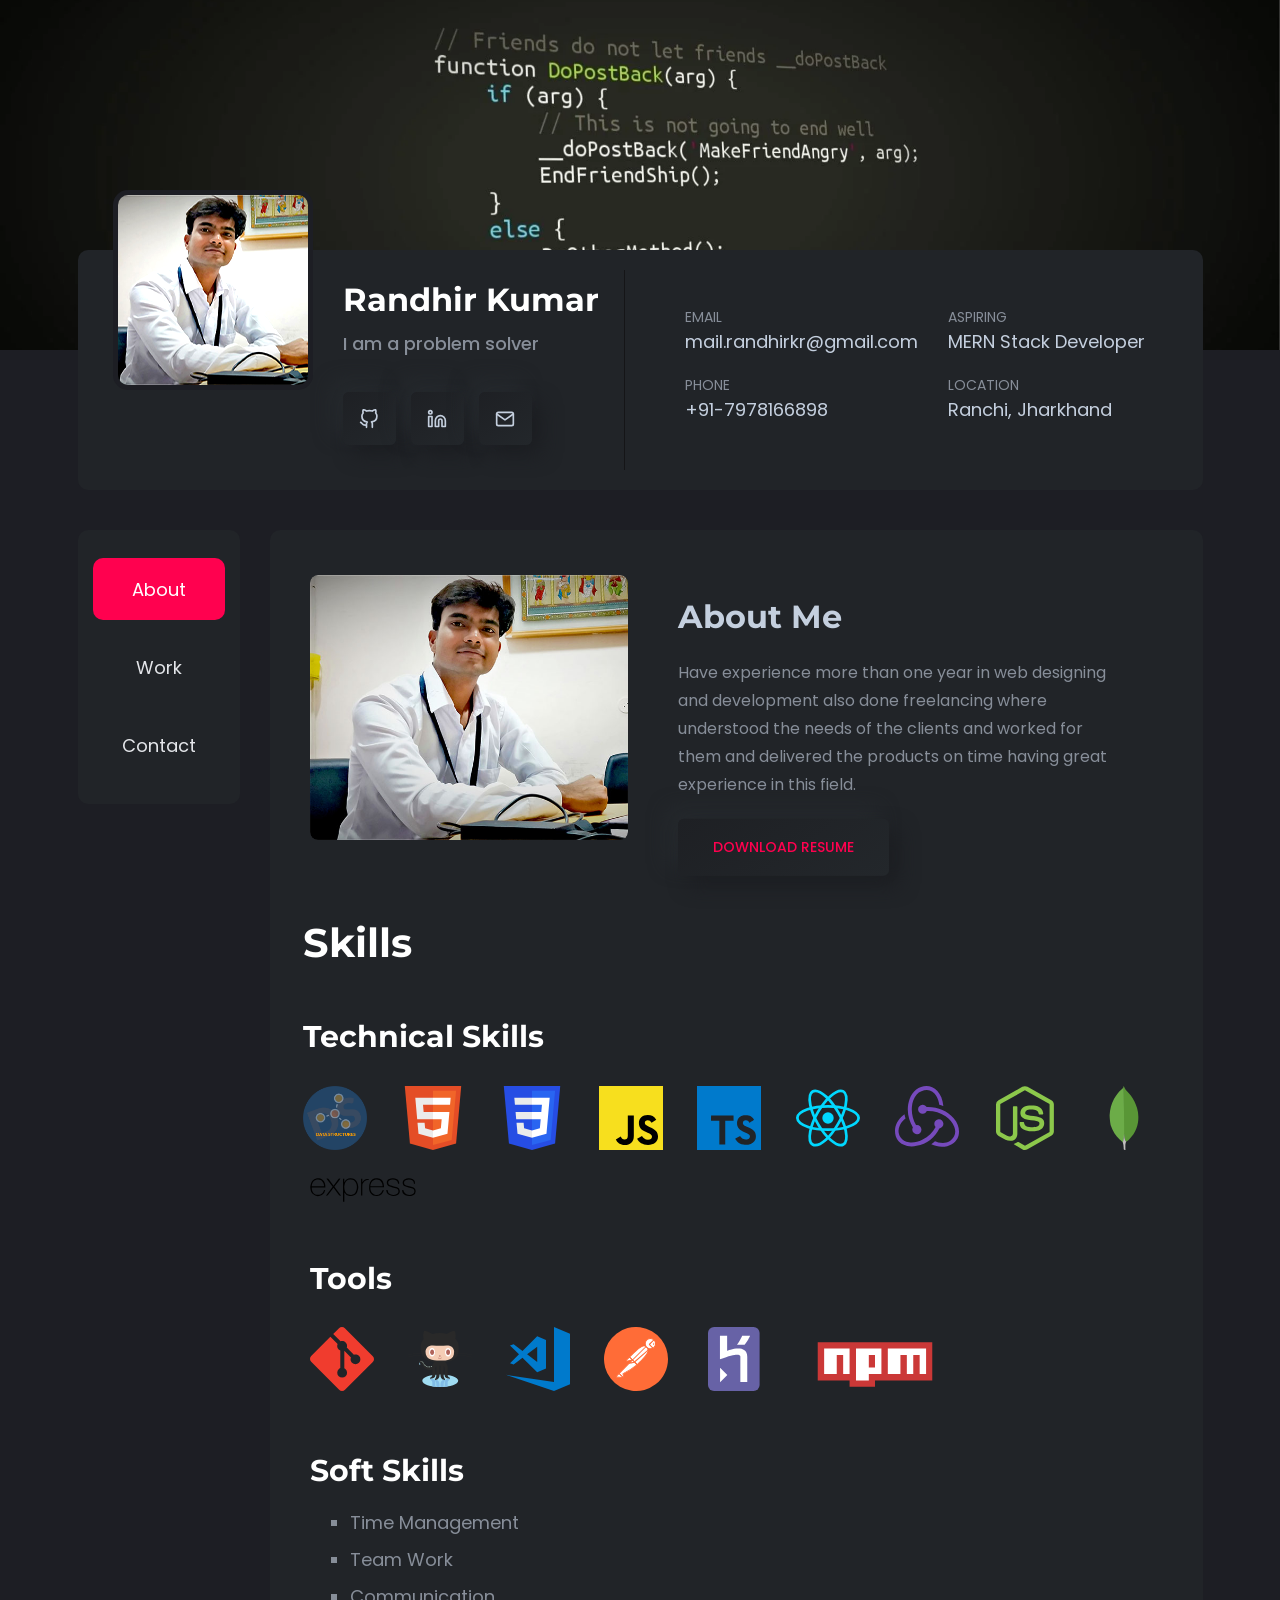
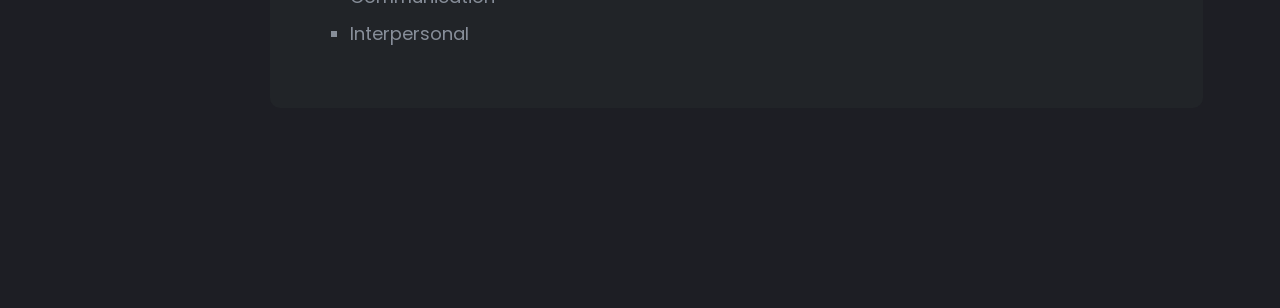
==== index.html @ 0054dcad "done" ====
<!DOCTYPE html>
<html lang="en">
  <!-- Mirrored from rainbowit.net/html/inbio/index-technician.html by HTTrack Website Copier/3.x [XR&CO'2014], Sat, 13 Aug 2022 14:20:05 GMT -->
  <head>
    <meta charset="utf-8" />
    <meta http-equiv="x-ua-compatible" content="ie=edge" />
    <title>Randhir Kumar</title>
    <meta name="robots" content="noindex, follow" />
    <meta name="description" content="" />
    <meta
      name="viewport"
      content="width=device-width, initial-scale=1, shrink-to-fit=no"
    />
    <!-- Favicon -->
    <link
      rel="shortcut icon"
      type="image/x-icon"
      href="assets/images/favicon.ico"
    />
    <!-- CSS 
    ============================================ -->
    <link rel="stylesheet" href="assets/css/vendor/bootstrap.min.css" />
    <link rel="stylesheet" href="assets/css/vendor/slick.css" />
    <link rel="stylesheet" href="assets/css/vendor/slick-theme.css" />
    <link rel="stylesheet" href="assets/css/vendor/aos.css" />
    <link rel="stylesheet" href="assets/css/plugins/feature.css" />
    <!-- Style css -->
    <link rel="stylesheet" href="assets/css/style.css" />
  </head>

  <body
    class="template-color-2 spybody"
    data-spy="scroll"
    data-bs-target=".navbar-example2"
    data-offset="70"
  >
    <div class="main-page-wrapper">
      <div class="rn-header-image-area">
        <div class="bg_image--9 bg_image h-100"></div>
      </div>
      <div class="rn-content-wrapper">
        <div class="container">
          <div class="row padding-tb m_dec-top align-items-center d-flex">
            <div class="col-lg-6">
              <div class="header-left">
                <div class="header-thumbnail">
                  <img src="assets/images/slider/myPic.png" alt="" />
                </div>
                <div class="header-info-content">
                  <h4 class="title">Randhir Kumar</h4>
                  <div class="status-info">I am a problem solver</div>
                  <!-- social sharea area -->
                  <div class="social-share-style-1 border-none mt--40">
                    <ul class="social-share d-flex liststyle">
                      <li class="facebook">
                        <a href="https://github.com/Randhir200/KFC-Clone" target="_blank"><i data-feather="github"></i></a>
                      </li>
                      <li class="instagram">
                        <a href="https://www.linkedin.com/in/randhir-kumar-08b216225/" target="_blank">
                          <i data-feather="linkedin"></i>
                        </a>
                      </li>
                      <li class="linkedin">
                        <a href="mailto:mail.randhirkr@gmail.com"
                        target="_blank">
                          <i data-feather="mail"></i>
                        </a>
                      </li>
                        </a>
                      </li>
                    </ul>
                  </div>
                  <!-- end -->
                </div>
              </div>
            </div>
            <div class="col-lg-6">
              <div class="header-right">
                <ul class="rn-header-content">
                  <li>
                    <span class="overhead">EMAIL</span>mail.randhirkr@gmail.com
                  </li>
                  <li><span class="overhead">PHONE</span>+91-7978166898</li>
                </ul>
                <ul class="rn-header-content two">
                  <li>
                    <span class="overhead">ASPIRING</span>MERN Stack Developer
                  </li>
                  <li>
                    <span class="overhead">LOCATION</span>Ranchi, Jharkhand
                  </li>
                </ul>
              </div>
            </div>
          </div>
          <div class="row mt--40 tab-content-wrapper">
            <div class="col-lg-2">
              <div class="d-flex flex-wrap align-content-start h-100 w-100">
                <div
                  class="position-sticky content-wrapper sticky-top rbt-sticky-top-adjust-three w-100"
                >
                  <ul
                    class="nav tab-navigation-button tab-smlg flex-column nav-pills me-3"
                    id="v-pills-tab"
                    role="tablist"
                  >
                    <li class="nav-item">
                      <a
                        class="nav-link rn-nav active"
                        id="v-pills-home-tab"
                        data-bs-toggle="tab"
                        href="#v-pills-Javascript"
                        role="tab"
                        aria-selected="true"
                        >About</a
                      >
                    </li>

                    <!-- <li class="nav-item">
                      <a
                        class="nav-link rn-nav"
                        id="v-pills-profile-tab"
                        data-bs-toggle="tab"
                        href="#v-pills-Design"
                        role="tab"
                        aria-selected="true"
                        >Resume</a
                      >
                    </li> -->

                    <li class="nav-item">
                      <a
                        class="nav-link rn-nav"
                        id="v-pills-wordpress-tab"
                        data-bs-toggle="tab"
                        href="#v-pills-Wordpress"
                        role="tab"
                        aria-selected="true"
                        >Work</a
                      >
                    </li>

                    <!-- <li class="nav-item">
                      <a
                        class="nav-link rn-nav"
                        id="v-pills-settings-tabs"
                        data-bs-toggle="tab"
                        href="#v-pills-settings"
                        role="tab"
                        aria-selected="true"
                        >Blog</a
                      >
                    </li> -->

                    <li class="nav-item">
                      <a
                        class="nav-link rn-nav"
                        id="v-pills-python-tabs"
                        data-bs-toggle="tab"
                        href="#v-pills-python"
                        role="tab"
                        aria-selected="true"
                        >Contact</a
                      >
                    </li>
                  </ul>
                </div>
              </div>
            </div>
            <div class="col-lg-10">
              <div class="tab-area">
                <div class="d-flex align-items-start">
                  <div class="tab-content" id="v-pills-tabContent">
                    <div
                      class="tab-pane fade show active"
                      id="v-pills-Javascript"
                      role="tabpanel"
                      aria-labelledby="v-pills-home-tab"
                    >
                      <!-- Start about Area -->
                      <div id="about" class="rn-about-area">
                        <div class="container">
                          <div class="row">
                            <div class="col-lg-5">
                              <div
                                class="image-area shadow-none padding-none"
                                data-aos="fade-up"
                                data-aos-duration="1000"
                                data-aos-delay="100"
                                data-aos-once="true"
                              >
                                <div class="thumbnail">
                                  <img
                                    src="assets/images/about/me_dp.jpg"
                                    alt="Personal Portfolio Image"
                                  />
                                </div>
                              </div>
                            </div>
                            <div
                              data-aos="fade-up"
                              data-aos-duration="1000"
                              data-aos-delay="100"
                              data-aos-once="true"
                              class="col-lg-7 mt_sm--30"
                            >
                              <div class="contant">
                                <div class="section-title text-left">
                                  <!-- <span class="subtitle"
                                    >Visit my portfolio & Hire me</span
                                  > -->
                                  <h2 class="title small-h2">About Me</h2>
                                </div>
                                <p class="discription color-body">
                                  Have experience more than one year in web
                                  designing and development also done
                                  freelancing where understood the needs of the
                                  clients and worked for them and delivered the
                                  products on time having great experience in
                                  this field.
                                </p>

                                <a
                                  class="rn-btn"
                                  href="./assets/pdf/Randhir_Resume.pdf" target="_blank"
                                  download
                                  ><span>DOWNLOAD RESUME</span></a
                                >
                              </div>
                            </div>
                          </div>
                         <!-- resume area End -->
                         <div class="row mt--50">
                          <!-- Start Single Progressbar  -->
                          <h4 class="maintitle"> Skills</h4>
                          <h5 class="maintitle mt--30"> Technical Skills</h5>
                            <div style="display:flex;gap:4%;flex-wrap: wrap;margin:auto;">

                                <!-- Start Single Progress Charts -->
                                <div class="progress-charts mt--10">
                                    
                                  <img width="64" height="64" src="./assets/images/icon/dsa.png" alt="DSA">
                                 </div>
                                 <!-- End Single Progress Charts -->

                                 <!-- Start Single Progress Charts -->
                                 <div class="progress-charts mt--10">
                                  
                                 <img src="./assets/images/icon/w3_html5-icon.svg" alt="">
                                </div>
                                <!-- End Single Progress Charts -->

                                 <!-- Start Single Progress Charts -->
                                 <div class="progress-charts mt--10">
                                  
                                 <img src="./assets/images/icon/w3_css-icon.svg" alt="">
                                </div>
                                <!-- End Single Progress Charts -->
                                 <!-- Start Single Progress Charts -->
                                 <div class="progress-charts mt--10">
                                  <!-- <h6 class="heading heading-h6">Javascript</h6> -->
                                 <img width="64" height="64" src="./assets/images/icon/javascript_96690a83df.svg" alt="">
                                </div>
                                <!-- End Single Progress Charts -->
                                 <!-- Start Single Progress Charts -->
                                 <div class="progress-charts mt--10">
                                  
                                 <img src="./assets/images/icon/typescriptlang-icon.svg" alt="">
                                </div>
                                <!-- End Single Progress Charts -->
                                 <!-- Start Single Progress Charts -->
                                 <div class="progress-charts mt--10">
                                  
                                 <img src="./assets/images/icon/reactjs-icon.svg" alt="">
                                </div>
                                <!-- End Single Progress Charts -->
                                 <!-- Start Single Progress Charts -->
                                 <div class="progress-charts mt--10">
                                  
                                  <img width="64" height="64" src="./assets/images/icon/redux.svg" alt="">
                                 </div>
                                 <!-- End Single Progress Charts -->
                                <!-- Start Single Progress Charts -->
                                 <div class="progress-charts mt--10">
                                  
                                 <img src="./assets/images/icon/nodejs-icon.svg" alt="">
                                </div>
                                <!-- End Single Progress Charts -->
                                <!-- Start Single Progress Charts -->
                                <div class="progress-charts mt--10">
                                  
                                 <img src="./assets/images/icon/mongodb-icon.svg" alt="">
                                </div>
                                <!-- End Single Progress Charts -->
                                 <!-- Start Single Progress Charts -->
                                 <div class="progress-charts mt--10">
                                 
                                 <img src="./assets/images/icon/expressjs-ar21.svg" alt="">
                                </div>
                                <!-- End Single Progress Charts -->
                                 
                            </div>
                        
                          <!-- Start Single Progressbar  -->
                          <div class="col-lg-12 col-md-6 col-12 mt--40">
                            <div class="progress-wrapper">
                              <div class="content">
                                <h5 class="maintitle">Tools</h5>
                                <div style="display:flex;gap:4%;flex-wrap: wrap;margin:auto;">
                               

                                  <!-- Start Single Progress Charts -->
                                  <div class="progress-charts mt--10">
                                   
                                  <img src="./assets/images/icon/git-scm-icon.svg" alt="">
                                 </div>
                                 <!-- End Single Progress Charts -->

                                  <!-- Start Single Progress Charts -->
                                  <div class="progress-charts mt--10">
                                   
                                  <img src="./assets/images/icon/github-icon.svg" alt="">
                                 </div>
                                 <!-- End Single Progress Charts -->
                               
                                  <!-- Start Single Progress Charts -->
                                  <div class="progress-charts mt--10">
                                   
                                  <img src="./assets/images/icon/visualstudio_code-icon.svg" alt="">
                                 </div>
                                 <!-- End Single Progress Charts -->
                                 <!-- Start Single Progress Charts -->
                                 <div class="progress-charts mt--10">
                                   
                                  <img src="./assets/images/icon/getpostman-icon.svg" alt="">
                                 </div>
                                 <!-- End Single Progress Charts -->
                                 <!-- Start Single Progress Charts -->
                                 <div class="progress-charts mt--10">
                                   
                                  <img height="100" src="./assets/images/icon/heroku-icon.svg" alt="">
                                 </div>
                                 <!-- End Single Progress Charts -->
                                 <!-- Start Single Progress Charts -->
                                 <div class="progress-charts mt--10">
                                   
                                  <img width="150" src="./assets/images/icon/npmjs-ar21.svg" alt="">
                                 </div>
                                 <!-- End Single Progress Charts -->
                                
                                  
                             </div>
                               
                        </div>
                      </div>
                    </div>
                    <!-- End about Area -->
                    <!-- Start Single Progressbar  -->
                    <div class="col-lg-12 col-md-6 col-12 mt--50">
                      <div class="progress-wrapper">
                        <div class="content">
                          <h5 class="maintitle">Soft Skills</h5>
                          <ul>
                            <li>Time Management</li>
                            <li>Team Work</li>
                            <li>Communication</li>
                            <li>Interpersonal</li>
                          </ul>
                         
                  </div>
                </div>
              </div>
              <!-- End about Area -->
                  </div>
                        </div>
                      </div>
                      <!-- End about Area -->
                    </div>

                    <div
                      class="tab-pane fade"
                      id="v-pills-Design"
                      role="tabpanel"
                      aria-labelledby="v-pills-profile-tab"
                    >
                      <div class="container" id="resume">
                        <!-- resume area start -->
                        <div class="personal-experience-inner">
                          <div class="row">
                            <div class="personal-experience-inner">
                              <div class="row m--0">
                                <!-- Start Skill List Area  -->
                                <div class="col-lg-6 col-md-12 col-12">
                                  <div class="content">
                                    <!-- <span class="subtitle">2007 - 2010</span> -->
                                    <h4 class="maintitle">Education</h4>
                                    <div
                                      class="experience-list padding-none border-none"
                                    >
                                      <!-- Start Single List  -->
                                      <div class="resume-single-list mt--30">
                                        <div
                                          class="inner psudo-after-none psudo-after-none"
                                        >
                                          <div class="heading">
                                            <div class="title">
                                              <h4>
                                                Personal Portfolio April Fools
                                              </h4>
                                              <span
                                                >University of DVI (1997 -
                                                2001)</span
                                              >
                                            </div>
                                            <div class="date-of-time">
                                              <span>4.30/5</span>
                                            </div>
                                          </div>
                                          <p class="description">
                                            The education should be very
                                            interactual. Ut tincidunt est ac
                                            dolor aliquam sodales. Phasellus sed
                                            mauris hendrerit, laoreet sem in,
                                            lobortis mauris hendrerit ante.
                                          </p>
                                        </div>
                                      </div>
                                      <!-- End Single List  -->

                                      <!-- Start Single List  -->
                                      <div class="resume-single-list mt--30">
                                        <div class="inner psudo-after-none">
                                          <div class="heading">
                                            <div class="title">
                                              <h4>
                                                Examples Of Personal Portfolio
                                              </h4>
                                              <span
                                                >College of Studies (2000 -
                                                2002)</span
                                              >
                                            </div>
                                            <div class="date-of-time">
                                              <span>4.50/5</span>
                                            </div>
                                          </div>
                                          <p class="description">
                                            Maecenas finibus nec sem ut
                                            imperdiet. Ut tincidunt est ac dolor
                                            aliquam sodales. Phasellus sed
                                            mauris hendrerit, laoreet sem in,
                                            lobortis mauris hendrerit ante.
                                          </p>
                                        </div>
                                      </div>
                                      <!-- End Single List  -->
                                    </div>
                                  </div>
                                </div>
                                <!-- End Skill List Area  -->

                                <!-- Start Skill List Area 2nd  -->
                                <div
                                  class="col-lg-6 col-md-12 col-12 mt_md--60 mt_sm--60"
                                >
                                  <div class="content">
                                    <!-- <span class="subtitle">2007 - 2010</span> -->
                                    <h4 class="maintitle">Job Experience</h4>
                                    <div
                                      class="experience-list padding-none border-none"
                                    >
                                      <!-- Start Single List  -->
                                      <div class="resume-single-list mt--30">
                                        <div class="inner psudo-after-none">
                                          <div class="heading">
                                            <div class="title">
                                              <h4>
                                                Diploma in Web Development
                                              </h4>
                                              <span
                                                >BSE In CSE (2004 - 2008)</span
                                              >
                                            </div>
                                            <div class="date-of-time">
                                              <span>4.70/5</span>
                                            </div>
                                          </div>
                                          <p class="description">
                                            Contrary to popular belief. Ut
                                            tincidunt est ac dolor aliquam
                                            sodales. Phasellus sed mauris
                                            hendrerit, laoreet sem in, lobortis
                                            mauris hendrerit ante.
                                          </p>
                                        </div>
                                      </div>
                                      <!-- End Single List  -->

                                      <!-- Start Single List  -->
                                      <div class="resume-single-list mt--30">
                                        <div class="inner psudo-after-none">
                                          <div class="heading">
                                            <div class="title">
                                              <h4>
                                                The Personal Portfolio Mystery
                                              </h4>
                                              <span
                                                >Job at Rainbow-Themes (2008 -
                                                2016)</span
                                              >
                                            </div>
                                            <div class="date-of-time">
                                              <span>4.95/5</span>
                                            </div>
                                          </div>
                                          <p class="description">
                                            Generate Lorem Ipsum which looks. Ut
                                            tincidunt est ac dolor aliquam
                                            sodales. Phasellus sed mauris
                                            hendrerit, laoreet sem in, lobortis
                                            mauris hendrerit ante.
                                          </p>
                                        </div>
                                      </div>
                                      <!-- End Single List  -->
                                    </div>
                                  </div>
                                </div>
                                <!-- End Skill List Area  -->
                              </div>
                            </div>
                          </div>
                        </div>
                        <!-- resume area End -->
                        <div class="row mt--50">
                          <!-- Start Single Progressbar  -->
                          <div class="col-lg-6 col-md-6 col-12">
                            <div class="progress-wrapper">
                              <div class="content">
                                <span class="subtitle">Features</span>
                                <h4 class="maintitle">Design Skill</h4>
                                <!-- Start Single Progress Charts -->
                                <div class="progress-charts">
                                  <h6 class="heading heading-h6">PHOTOSHOT</h6>
                                  <div class="progress">
                                    <div
                                      class="progress-bar wow fadeInLeft"
                                      data-wow-duration="0.5s"
                                      data-wow-delay=".3s"
                                      role="progressbar"
                                      style="width: 100%"
                                      aria-valuenow="85"
                                      aria-valuemin="0"
                                      aria-valuemax="100"
                                    >
                                      <span class="percent-label">100%</span>
                                    </div>
                                  </div>
                                </div>
                                <!-- End Single Progress Charts -->

                                <!-- Start Single Progress Charts -->
                                <div class="progress-charts">
                                  <h6 class="heading heading-h6">FIGMA</h6>
                                  <div class="progress">
                                    <div
                                      class="progress-bar wow fadeInLeft"
                                      data-wow-duration="0.6s"
                                      data-wow-delay=".4s"
                                      role="progressbar"
                                      style="width: 95%"
                                      aria-valuenow="85"
                                      aria-valuemin="0"
                                      aria-valuemax="100"
                                    >
                                      <span class="percent-label">95%</span>
                                    </div>
                                  </div>
                                </div>
                                <!-- End Single Progress Charts -->

                                <!-- Start Single Progress Charts -->
                                <div class="progress-charts">
                                  <h6 class="heading heading-h6">ADOBE XD</h6>
                                  <div class="progress">
                                    <div
                                      class="progress-bar wow fadeInLeft"
                                      data-wow-duration="0.7s"
                                      data-wow-delay=".5s"
                                      role="progressbar"
                                      style="width: 60%"
                                      aria-valuenow="85"
                                      aria-valuemin="0"
                                      aria-valuemax="100"
                                    >
                                      <span class="percent-label">60%</span>
                                    </div>
                                  </div>
                                </div>
                                <!-- End Single Progress Charts -->

                                <!-- Start Single Progress Charts -->
                                <div class="progress-charts">
                                  <h6 class="heading heading-h6">
                                    ADOBE ILLUSTRATOR
                                  </h6>
                                  <div class="progress">
                                    <div
                                      class="progress-bar wow fadeInLeft"
                                      data-wow-duration="0.8s"
                                      data-wow-delay=".6s"
                                      role="progressbar"
                                      style="width: 70%"
                                      aria-valuenow="85"
                                      aria-valuemin="0"
                                      aria-valuemax="100"
                                    >
                                      <span class="percent-label">70%</span>
                                    </div>
                                  </div>
                                </div>
                                <!-- End Single Progress Charts -->
                              </div>
                            </div>
                          </div>
                          <!-- End Single Progressbar  -->

                          <!-- Start Single Progressbar  -->
                          <div class="col-lg-6 col-md-6 col-12 mt_sm--60">
                            <div class="progress-wrapper">
                              <div class="content">
                                <span class="subtitle">Features</span>
                                <h4 class="maintitle">Development Skill</h4>
                                <!-- Start Single Progress Charts -->
                                <div class="progress-charts">
                                  <h6 class="heading heading-h6">HTML</h6>
                                  <div class="progress">
                                    <div
                                      class="progress-bar wow fadeInLeft"
                                      data-wow-duration="0.5s"
                                      data-wow-delay=".3s"
                                      role="progressbar"
                                      style="width: 85%"
                                      aria-valuenow="85"
                                      aria-valuemin="0"
                                      aria-valuemax="100"
                                    >
                                      <span class="percent-label">85%</span>
                                    </div>
                                  </div>
                                </div>
                                <!-- End Single Progress Charts -->

                                <!-- Start Single Progress Charts -->
                                <div class="progress-charts">
                                  <h6 class="heading heading-h6">CSS</h6>
                                  <div class="progress">
                                    <div
                                      class="progress-bar wow fadeInLeft"
                                      data-wow-duration="0.6s"
                                      data-wow-delay=".4s"
                                      role="progressbar"
                                      style="width: 80%"
                                      aria-valuenow="85"
                                      aria-valuemin="0"
                                      aria-valuemax="100"
                                    >
                                      <span class="percent-label">80%</span>
                                    </div>
                                  </div>
                                </div>
                                <!-- End Single Progress Charts -->

                                <!-- Start Single Progress Charts -->
                                <div class="progress-charts">
                                  <h6 class="heading heading-h6">JAVASCRIPT</h6>
                                  <div class="progress">
                                    <div
                                      class="progress-bar wow fadeInLeft"
                                      data-wow-duration="0.7s"
                                      data-wow-delay=".5s"
                                      role="progressbar"
                                      style="width: 90%"
                                      aria-valuenow="85"
                                      aria-valuemin="0"
                                      aria-valuemax="100"
                                    >
                                      <span class="percent-label">90%</span>
                                    </div>
                                  </div>
                                </div>
                                <!-- End Single Progress Charts -->

                                <!-- Start Single Progress Charts -->
                                <div class="progress-charts">
                                  <h6 class="heading heading-h6">SOFTWARE</h6>
                                  <div class="progress">
                                    <div
                                      class="progress-bar wow fadeInLeft"
                                      data-wow-duration="0.8s"
                                      data-wow-delay=".6s"
                                      role="progressbar"
                                      style="width: 75%"
                                      aria-valuenow="85"
                                      aria-valuemin="0"
                                      aria-valuemax="100"
                                    >
                                      <span class="percent-label">75%</span>
                                    </div>
                                  </div>
                                </div>
                                <!-- End Single Progress Charts -->
                              </div>
                            </div>
                          </div>
                          <!-- End Single Progressbar  -->
                        </div>
                      </div>
                    </div>

                    <div
                      class="tab-pane fade"
                      id="v-pills-Wordpress"
                      role="tabpanel"
                      aria-labelledby="v-pills-wordpress-tab"
                    >
                      <!-- Start Portfolio Area -->
                      <div class="rn-portfolio-area" id="portfolio">
                        <div class="container">
                          <div class="row mt--10 mt_md--10 mt_sm--10 mt-dec-30">
                            <!-- Start Single Portfolio -->
                            <div
                              data-aos="fade-up"
                              data-aos-delay="100"
                              data-aos-once="true"
                              class="col-lg-6 col-xl-4 col-md-6 col-12 mt--30 mt_md--30 mt_sm--30"
                            >
                              <div
                                class="rn-portfolio"
                                data-bs-toggle="modal"
                                data-bs-target="#kfc"
                              >
                                <div class="inner">
                                  <div class="thumbnail">
                                    <a href="javascript:void(0)">
                                      <img
                                        src="assets/images/projects/kfc.png"
                                        alt="Personal Portfolio Images"
                                      />
                                    </a>
                                  </div>
                                  <div class="content">
                                    <div class="category-info">
                                      <div class="category-list">
                                        <a href="javascript:void(0)">Website</a>
                                      </div>
                                      <div class="meta">
                                        <!-- <span
                                          ><a href="javascript:void(0)"
                                            ><i class="feather-heart"></i
                                          ></a>
                                          600</span
                                        > -->
                                      </div>
                                    </div>
                                    <h4 class="title">
                                      <a href="javascript:void(0)"
                                        >KFC Website clone.
                                        <i class="feather-arrow-up-right"></i
                                      ></a>
                                    </h4>
                                  </div>
                                </div>
                              </div>
                            </div>
                            <!-- End Single Portfolio -->

                            <!-- Start Single Portfolio -->
                            <div
                              data-aos="fade-up"
                              data-aos-delay="300"
                              data-aos-once="true"
                              class="col-lg-6 col-xl-4 col-md-6 col-12 mt--30 mt_md--30 mt_sm--30"
                            >
                              <div
                                class="rn-portfolio"
                                data-bs-toggle="modal"
                                data-bs-target="#GeekBuying"
                              >
                                <div class="inner">
                                  <div class="thumbnail">
                                    <a href="javascript:void(0)">
                                      <img
                                        src="assets/images/projects/geekbuying.png"
                                        alt="Personal Portfolio Images"
                                      />
                                    </a>
                                  </div>
                                  <div class="content">
                                    <div class="category-info">
                                      <div class="category-list">
                                        <a href="javascript:void(0)">Website</a>
                                      </div>
                                      <div class="meta">
                                        <!-- <span
                                          ><a href="javascript:void(0)"
                                            ><i class="feather-heart"></i
                                          ></a>
                                          750</span 
                                        > -->
                                      </div>
                                    </div>
                                    <h4 class="title">
                                      <a href="javascript:void(0)"
                                        >GeekBuying Website Clone.<i
                                          class="feather-arrow-up-right"
                                        ></i
                                      ></a>
                                    </h4>
                                  </div>
                                </div>
                              </div>
                            </div>
                            <!-- End Single Portfolio -->

                            <!-- Start Single Portfolio -->
                            <div
                              data-aos="fade-up"
                              data-aos-delay="500"
                              data-aos-once="true"
                              class="col-lg-6 col-xl-4 col-md-6 col-12 mt--30 mt_md--30 mt_sm--30"
                            >
                              <div
                                class="rn-portfolio"
                                data-bs-toggle="modal"
                                data-bs-target="#DotandKey"
                              >
                                <div class="inner">
                                  <div class="thumbnail">
                                    <a href="javascript:void(0)">
                                      <img
                                        src="assets/images/projects/dotnkey.PNG"
                                        alt="Personal Portfolio Images"
                                      />
                                    </a>
                                  </div>
                                  <div class="content">
                                    <div class="category-info">
                                      <div class="category-list">
                                        <a href="javascript:void(0)">Website</a>
                                      </div>
                                      <div class="meta">
                                        <!-- <span
                                          ><a href="javascript:void(0)"
                                            ><i class="feather-heart"></i
                                          ></a>
                                          630</span
                                        > -->
                                      </div>
                                    </div>
                                    <h4 class="title">
                                      <a href="javascript:void(0)"
                                        >DOT & KEY Website clone.
                                        <i class="feather-arrow-up-right"></i
                                      ></a>
                                    </h4>
                                  </div>
                                </div>
                              </div>
                            </div>
                            <!-- End Single Portfolio -->
                          </div>
                          <div class="row mt--40">
                            <div class="col-12 text-center">
                              <!-- <a class="rn-btn" href="#"
                                >See More<i class="feather-loader"></i
                              ></a> -->
                            </div>
                          </div>
                        </div>
                      </div>
                      <!-- End portfolio Area -->
                    </div>

                    <div
                      class="tab-pane fade"
                      id="v-pills-settings"
                      role="tabpanel"
                      aria-labelledby="v-pills-settings-tabs"
                    >
                      <!-- Start News Area -->
                      <div class="rn-blog-area" id="blog">
                        <div class="container">
                          <div class="row mt-dec-30">
                            <!-- Start Single blog -->
                            <div
                              data-aos="fade-up"
                              data-aos-duration="500"
                              data-aos-delay="400"
                              data-aos-once="true"
                              class="col-lg-6 col-xl-4 mt--30 col-md-6 col-sm-12 col-12 mt--30"
                            >
                              <div
                                class="rn-blog"
                                data-bs-toggle="modal"
                                data-bs-target="#exampleModalCenters"
                              >
                                <div class="inner">
                                  <div class="thumbnail">
                                    <a href="javascript:void(0)">
                                      <img
                                        src="assets/images/blog/blog-01.jpg"
                                        alt="Personal Portfolio Images"
                                      />
                                    </a>
                                  </div>
                                  <div class="content">
                                    <div class="category-info">
                                      <div class="category-list">
                                        <a href="javascript:void(0)">Canada</a>
                                      </div>
                                      <div class="meta">
                                        <span
                                          ><i class="feather-clock"></i> 2 min
                                          read</span
                                        >
                                      </div>
                                    </div>
                                    <h4 class="title">
                                      <a href="javascript:void(0)"
                                        >T-shirt design is the part of design
                                        <i class="feather-arrow-up-right"></i
                                      ></a>
                                    </h4>
                                  </div>
                                </div>
                              </div>
                            </div>
                            <!-- End Single blog -->

                            <!-- Start Single blog -->
                            <div
                              data-aos="fade-up"
                              data-aos-duration="500"
                              data-aos-delay="600"
                              data-aos-once="true"
                              class="col-lg-6 col-xl-4 mt--30 col-md-6 col-sm-12 col-12 mt--30"
                            >
                              <div
                                class="rn-blog"
                                data-bs-toggle="modal"
                                data-bs-target="#exampleModalCenters"
                              >
                                <div class="inner">
                                  <div class="thumbnail">
                                    <a href="javascript:void(0)">
                                      <img
                                        src="assets/images/blog/blog-02.jpg"
                                        alt="Personal Portfolio Images"
                                      />
                                    </a>
                                  </div>
                                  <div class="content">
                                    <div class="category-info">
                                      <div class="category-list">
                                        <a href="javascript:void(0)"
                                          >Development</a
                                        >
                                      </div>
                                      <div class="meta">
                                        <span
                                          ><i class="feather-clock"></i> 2 hour
                                          read</span
                                        >
                                      </div>
                                    </div>
                                    <h4 class="title">
                                      <a href="javascript:void(0)"
                                        >The services provide for design
                                        <i class="feather-arrow-up-right"></i
                                      ></a>
                                    </h4>
                                  </div>
                                </div>
                              </div>
                            </div>
                            <!-- End Single blog -->

                            <!-- Start Single blog -->
                            <div
                              data-aos="fade-up"
                              data-aos-duration="500"
                              data-aos-delay="800"
                              data-aos-once="true"
                              class="col-lg-6 col-xl-4 mt--30 col-md-6 col-sm-12 col-12 mt--30"
                            >
                              <div
                                class="rn-blog"
                                data-bs-toggle="modal"
                                data-bs-target="#exampleModalCenters"
                              >
                                <div class="inner">
                                  <div class="thumbnail">
                                    <a href="javascript:void(0)">
                                      <img
                                        src="assets/images/blog/blog-03.jpg"
                                        alt="Personal Portfolio Images"
                                      />
                                    </a>
                                  </div>
                                  <div class="content">
                                    <div class="category-info">
                                      <div class="category-list">
                                        <a href="javascript:void(0)"
                                          >Application</a
                                        >
                                      </div>
                                      <div class="meta">
                                        <span
                                          ><i class="feather-clock"></i> 5 min
                                          read</span
                                        >
                                      </div>
                                    </div>
                                    <h4 class="title">
                                      <a href="javascript:void(0)"
                                        >Mobile app landing design & app
                                        maintain<i
                                          class="feather-arrow-up-right"
                                        ></i
                                      ></a>
                                    </h4>
                                  </div>
                                </div>
                              </div>
                            </div>
                            <!-- End Single blog -->

                            <!-- Start Single blog -->
                            <div
                              data-aos="fade-up"
                              data-aos-duration="500"
                              data-aos-delay="400"
                              data-aos-once="true"
                              class="col-lg-6 col-xl-4 mt--30 col-md-6 col-sm-12 col-12 mt--30"
                            >
                              <div
                                class="rn-blog"
                                data-bs-toggle="modal"
                                data-bs-target="#exampleModalCenters"
                              >
                                <div class="inner">
                                  <div class="thumbnail">
                                    <a href="javascript:void(0)">
                                      <img
                                        src="assets/images/blog/blog-03.jpg"
                                        alt="Personal Portfolio Images"
                                      />
                                    </a>
                                  </div>
                                  <div class="content">
                                    <div class="category-info">
                                      <div class="category-list">
                                        <a href="javascript:void(0)">Canada</a>
                                      </div>
                                      <div class="meta">
                                        <span
                                          ><i class="feather-clock"></i> 2 min
                                          read</span
                                        >
                                      </div>
                                    </div>
                                    <h4 class="title">
                                      <a href="javascript:void(0)"
                                        >T-shirt design is the part of design
                                        <i class="feather-arrow-up-right"></i
                                      ></a>
                                    </h4>
                                  </div>
                                </div>
                              </div>
                            </div>
                            <!-- End Single blog -->

                            <!-- Start Single blog -->
                            <div
                              data-aos="fade-up"
                              data-aos-duration="500"
                              data-aos-delay="600"
                              data-aos-once="true"
                              class="col-lg-6 col-xl-4 mt--30 col-md-6 col-sm-12 col-12 mt--30"
                            >
                              <div
                                class="rn-blog"
                                data-bs-toggle="modal"
                                data-bs-target="#exampleModalCenters"
                              >
                                <div class="inner">
                                  <div class="thumbnail">
                                    <a href="javascript:void(0)">
                                      <img
                                        src="assets/images/blog/blog-01.jpg"
                                        alt="Personal Portfolio Images"
                                      />
                                    </a>
                                  </div>
                                  <div class="content">
                                    <div class="category-info">
                                      <div class="category-list">
                                        <a href="javascript:void(0)"
                                          >Development</a
                                        >
                                      </div>
                                      <div class="meta">
                                        <span
                                          ><i class="feather-clock"></i> 2 hour
                                          read</span
                                        >
                                      </div>
                                    </div>
                                    <h4 class="title">
                                      <a href="javascript:void(0)"
                                        >The services provide for design
                                        <i class="feather-arrow-up-right"></i
                                      ></a>
                                    </h4>
                                  </div>
                                </div>
                              </div>
                            </div>
                            <!-- End Single blog -->

                            <!-- Start Single blog -->
                            <div
                              data-aos="fade-up"
                              data-aos-duration="500"
                              data-aos-delay="800"
                              data-aos-once="true"
                              class="col-lg-6 col-xl-4 mt--30 col-md-6 col-sm-12 col-12 mt--30"
                            >
                              <div
                                class="rn-blog"
                                data-bs-toggle="modal"
                                data-bs-target="#exampleModalCenters"
                              >
                                <div class="inner">
                                  <div class="thumbnail">
                                    <a href="javascript:void(0)">
                                      <img
                                        src="assets/images/blog/blog-02.jpg"
                                        alt="Personal Portfolio Images"
                                      />
                                    </a>
                                  </div>
                                  <div class="content">
                                    <div class="category-info">
                                      <div class="category-list">
                                        <a href="javascript:void(0)"
                                          >Application</a
                                        >
                                      </div>
                                      <div class="meta">
                                        <span
                                          ><i class="feather-clock"></i> 5 min
                                          read</span
                                        >
                                      </div>
                                    </div>
                                    <h4 class="title">
                                      <a href="javascript:void(0)"
                                        >Mobile app landing design & app
                                        maintain<i
                                          class="feather-arrow-up-right"
                                        ></i
                                      ></a>
                                    </h4>
                                  </div>
                                </div>
                              </div>
                            </div>
                            <!-- End Single blog -->
                          </div>
                          <div class="row mt--40">
                            <div class="col-12 text-center">
                              <a class="rn-btn" href="#"
                                >See More <i class="feather-loader"></i
                              ></a>
                            </div>
                          </div>
                        </div>
                      </div>
                      <!-- ENd Mews Area -->
                    </div>

                    <div
                      class="tab-pane fade"
                      id="v-pills-python"
                      role="tabpanel"
                      aria-labelledby="v-pills-python-tabs"
                    >
                      <!-- Start Contact section -->
                      <div class="rn-contact-area" id="contacts">
                        <div class="container">
                          <div class="row">
                            <div class="col-lg-5">
                              <div class="contact-about-area">
                                <div class="thumbnail">
                                  <img
                                    src="assets/images/contact/contact1.png"
                                    alt="contact-img"
                                  />
                                </div>
                                <div class="title-area">
                                  <h4 class="title">Address</h4>
                                 
                                </div>
                                <div class="description">
                                  <p>
                                    Ranchi, Jharkhand
                                  </p>
                                  <span class="phone"
                                    >Phone:
                                    <a href="tel:7978166898"
                                      >+91-7978166898</a
                                    ></span
                                  >
                                  <span class="mail"
                                    >Email:
                                    <a href="mailto:mail.randhirkr@gmail.com"
                                      >mail.randhirkr@gmail.com</a
                                    ></span
                                  >
                                </div>
                                <div class="social-area">
                                  <div class="name">FIND WITH ME</div>
                                  <div class="social-icone">
                                    <a href="https://github.com/Randhir200"
                                    target="_blank"><i data-feather="github"></i
                                    ></a>
                                    <a href="https://www.linkedin.com/in/randhir-kumar-08b216225/" target="_blank"
                                      ><i data-feather="linkedin"></i
                                    ></a>
                                    <a href="mailto:mail.randhirkr@gmail.com" target="_blank"><i data-feather="mail"></i></a>
                                  </div>
                                </div>
                              </div>
                            </div>
                            <div
                              data-aos-delay="600"
                              class="col-lg-7 contact-input"
                            >
                              <div class="contact-form-wrapper ml--0">
                                <div class="introduce">
                                  <form
                                    class="rnt-contact-form rwt-dynamic-form row"
                                    id="contact-form"
                                    method="POST"
                                    
                                    
                                  >
                                    <div class="col-lg-6">
                                      <div class="form-group">
                                        <label for="contact-name"
                                          >Your Name</label
                                        >
                                        <input
                                          class="form-control form-control-lg"
                                          name="contact-name"
                                          id="contact-name"
                                          type="text"
                                        />
                                      </div>
                                    </div>

                                    <div class="col-lg-6">
                                      <div class="form-group">
                                        <label for="contact-phone"
                                          >Phone Number</label
                                        >
                                        <input
                                          class="form-control"
                                          name="contact-phone"
                                          id="contact-phone"
                                          type="text"
                                        />
                                      </div>
                                    </div>

                                    <div class="col-lg-12">
                                      <div class="form-group">
                                        <label for="contact-email">Email</label>
                                        <input
                                          class="form-control form-control-sm"
                                          id="contact-email"
                                          name="contact-email"
                                          type="email"
                                        />
                                      </div>
                                    </div>

                                    <div class="col-lg-12">
                                      <div class="form-group">
                                        <label for="subject">subject</label>
                                        <input
                                          class="form-control form-control-sm"
                                          id="subject"
                                          name="subject"
                                          type="text"
                                        />
                                      </div>
                                    </div>

                                    <div class="col-lg-12">
                                      <div class="form-group">
                                        <label for="contact-message"
                                          >Your Message</label
                                        >
                                        <textarea
                                          name="contact-message"
                                          id="contact-message"
                                          cols="30"
                                          rows="10"
                                        ></textarea>
                                      </div>
                                    </div>

                                    <div class="col-lg-12">
                                      <button
                                        name="submit"
                                        type="submit"
                                        id="submit"
                                        class="rn-btn"
                                      >
                                        <span>SEND MESSAGE</span>
                                        <i data-feather="arrow-right"></i>
                                      </button>
                                    </div>
                                  </form>
                                </div>
                              </div>
                            </div>
                          </div>
                        </div>
                      </div>
                      <!-- End Contuct section -->
                    </div>
                  </div>
                </div>
              </div>
            </div>
          </div>
        </div>
      </div>
    </div>
    <!-- Start Footer Area -->
    <div class="rn-footer-area rn-section-gap">
      <div class="container">
        <div class="row">
          <div class="col-lg-12">
            <div class="footer-area text-center">
              <div class="logo">
                <!-- <a href="index.html">
                  <img src="assets/images/logo/imag" alt="logo" />
                </a> -->
              </div>

              <!-- <p class="description mt--30">
                © 2022. All rights reserved by
                <a
                  target="_blank"
                  href="https://themeforest.net/user/rainbow-themes/portfolio"
                  >Rainbow-Themes.</a
                >
              </p> -->
            </div>
          </div>
        </div>
      </div>
    </div>
    <!-- End Footer Area -->
    <!-- Modal Portfolio Body area Start -->
    <div
      class="modal fade"
      id="kfc"
      tabindex="-1"
      role="dialog"
      aria-hidden="true"
    >
      <div class="modal-dialog modal-dialog-centered" role="document">
        <div class="modal-content">
          <div class="modal-header">
            <button
              type="button"
              class="close"
              data-bs-dismiss="modal"
              aria-label="Close"
            >
              <span aria-hidden="true"><i data-feather="x"></i></span>
            </button>
          </div>
          <div class="modal-body">
            <div class="row align-items-center">
              <div class="col-lg-6">
                <div class="portfolio-popup-thumbnail">
                  <div class="image">
                    <img
                      class="w-100"
                      src="assets/images/projects/kfc.png"
                      alt="slide"
                    />
                  </div>
                </div>
              </div>

              <div class="col-lg-6">
                <div class="text-content">
                  <h3><span>Featured - Design</span> KFC Website clone.</h3>
                  <p class="mb--30">
                    This is a sample application that demonstrates an E-commerce website using HTML, CSS and Javascript. The application loads products on local storage and displays them. Users can select to display products in a single category. Users can click on any product to get more information including pricing, reviews and rating.
Users can select items and add them to their shopping cart.
Also added the responsivness so user can use the site in any device they have.
                  </p>
                  <ul>
                    <li>No, need to login for checking the product of website.
                     
                      </li>
                    <li> Display data by using local storage of browser.</li>
                    <li>Update and design to provide best User Experience.</li>
                  </ul>
                  <div class="button-group mt--20">
                    <a href="https://github.com/Randhir200/KFC-Clone.git" target="_blank" class="rn-btn thumbs-icon">
                      <span>Source Code</span>
                      <i data-feather="github"></i>
                    </a>
                    <a href="https://stellar-hamster-d75ef8.netlify.app/" target="_blank" class="rn-btn">
                      <span>VIEW PROJECT</span>
                      <i data-feather="chevron-right"></i>
                    </a>
                  </div>
                </div>
                <!-- End of .text-content -->
              </div>
            </div>
            <!-- End of .row Body-->
          </div>
        </div>
      </div>
    </div>
    <!-- End Modal Portfolio area -->
    <!-- Modal Portfolio Body area Start -->
    <div
      class="modal fade"
      id="GeekBuying"
      tabindex="-1"
      role="dialog"
      aria-hidden="true"
    >
      <div class="modal-dialog modal-dialog-centered" role="document">
        <div class="modal-content">
          <div class="modal-header">
            <button
              type="button"
              class="close"
              data-bs-dismiss="modal"
              aria-label="Close"
            >
              <span aria-hidden="true"><i data-feather="x"></i></span>
            </button>
          </div>
          <div class="modal-body">
            <div class="row align-items-center">
              <div class="col-lg-6">
                <div class="portfolio-popup-thumbnail">
                  <div class="image">
                    <img
                      class="w-100"
                      src="assets/images/projects/geekbuying.png"
                      alt="slide"
                    />
                  </div>
                </div>
              </div>

              <div class="col-lg-6">
                <div class="text-content">
                  <h3>
                    <span>Featured - Development</span> GeekBuying Website
                    clone.
                  </h3>
                  <p class="mb--30">
                    Geekbuying.com is an e-commerce website. From this website, you can buy electronics products

Developed along with a team of 5 members in one week

Here we mainly worked on providing the dynamic user interface with some functionalities.
                  </p>
                  <p>
                    My task in this project was to maintain the cart data and display in cart UI also is customizable according to the user 
                  </p>
                  <div class="button-group mt--20">
                    <a href="https://github.com/Randhir200/GeekBuying-CW2.git" target="_blank" class="rn-btn thumbs-icon">
                      <span>Source Code</span>
                      <i data-feather="github"></i>
                    </a>
                    <a href="https://frolicking-moxie-feacd6.netlify.app/" target="_blank" class="rn-btn">
                      <span>VIEW PROJECT</span>
                      <i data-feather="chevron-right"></i>
                    </a>
                  </div>
                </div>
                <!-- End of .text-content -->
              </div>
            </div>
            <!-- End of .row Body-->
          </div>
        </div>
      </div>
    </div>
    <!-- End Modal Portfolio area -->
    <!-- Modal Portfolio Body area Start -->
    <div
      class="modal fade"
      id="DotandKey"
      tabindex="-1"
      role="dialog"
      aria-hidden="true"
    >
      <div class="modal-dialog modal-dialog-centered" role="document">
        <div class="modal-content">
          <div class="modal-header">
            <button
              type="button"
              class="close"
              data-bs-dismiss="modal"
              aria-label="Close"
            >
              <span aria-hidden="true"><i data-feather="x"></i></span>
            </button>
          </div>
          <div class="modal-body">
            <div class="row align-items-center">
              <div class="col-lg-6">
                <div class="portfolio-popup-thumbnail">
                  <div class="image">
                    <img
                      class="w-100"
                      src="assets/images/projects/dotnkey.PNG"
                      alt="slide"
                    />
                  </div>
                </div>
              </div>

              <div class="col-lg-6">
                <div class="text-content">
                  <h3>
                    <span>Featured - Development</span> DOT & KEY Website clone.
                  </h3>
                  <p class="mb--30">
                    This is a sample application that demonstrates an E-commerce website using ReactJs and json-server, The application loads products from json-server and display in webpage. Users can select to display products in a different category such as diffrent ratings as well ascending and descending order in price. Users can click on any product to add into cart, from cart user can customize their products as well, Authentication functionality also be added in this project.

                  </p>
                  <ul>
                    <li>No, need to login for checking the product of website.
                     
                      </li>
                    <li> Display data by using local storage of browser.</li>
                    <li>Update and design to provide best User Experience.</li>
                  </ul>
                  <div class="button-group mt--20">
                    <a href="https://github.com/Randhir200/detailed-match-4192.git" target="_blank" class="rn-btn thumbs-icon">
                      <span>Source Code</span>
                      <i data-feather="github"></i>
                    </a>
                    <a href="https://dotnkeyclone.netlify.app/"  target="_blank"class="rn-btn">
                      <span>VIEW PROJECT</span>
                      <i data-feather="chevron-right"></i>
                    </a>
                  </div>
                </div>
                <!-- End of .text-content -->
              </div>
            </div>
            <!-- End of .row Body-->
          </div>
        </div>
      </div>
    </div>
    <!-- End Modal Portfolio area -->
    <!-- Modal Blog Body area Start -->
    <div
      class="modal fade"
      id="exampleModalCenters"
      tabindex="-1"
      role="dialog"
      aria-hidden="true"
    >
      <div
        class="modal-dialog modal-dialog-centered modal-news"
        role="document"
      >
        <div class="modal-content">
          <div class="modal-header">
            <button
              type="button"
              class="close"
              data-bs-dismiss="modal"
              aria-label="Close"
            >
              <span aria-hidden="true"><i data-feather="x"></i></span>
            </button>
          </div>

          <!-- End of .modal-header -->

          <div class="modal-body">
            <img
              src="assets/images/blog/blog-big-01.jpg"
              alt="news modal"
              class="img-fluid modal-feat-img"
            />
            <div class="news-details">
              <span class="date">2 May, 2021</span>
              <h2 class="title">Digital Marketo to Their New Office.</h2>
              <p>
                Nobis eleifend option congue nihil imperdiet doming id quod
                mazim placerat facer possim assum. Typi non habent claritatem
                insitam; est usus legentis in iis qui facit eorum claritatem.
                Investigationes demonstraverunt lectores legere me lius quod ii
                legunt saepius. Claritas est etiam processus dynamicus, qui
                sequitur mutationem consuetudium lectorum.
              </p>
              <h4>Nobis eleifend option conguenes.</h4>
              <p>
                Mauris tempor, orci id pellentesque convallis, massa mi congue
                eros, sed posuere massa nunc quis dui. Integer ornare varius mi,
                in vehicula orci scelerisque sed. Fusce a massa nisi. Curabitur
                sit amet suscipit nisl. Sed eget nisl laoreet, suscipit enim
                nec, viverra eros. Nunc imperdiet risus leo, in rutrum erat
                dignissim id.
              </p>
              <p>
                Ut rhoncus vestibulum facilisis. Duis et lorem vitae ligula
                cursus venenatis. Class aptent taciti sociosqu ad litora
                torquent per conubia nostra, per inceptos himenaeos. Nunc vitae
                nisi tortor. Morbi leo nulla, posuere vel lectus a, egestas
                posuere lacus. Fusce eleifend hendrerit bibendum. Morbi nec
                efficitur ex.
              </p>
              <h4>Mauris tempor, orci id pellentesque.</h4>
              <p>
                Nulla non ligula vel nisi blandit egestas vel eget leo. Praesent
                fringilla dapibus dignissim. Pellentesque quis quam enim.
                Vestibulum ultrices, leo id suscipit efficitur, odio lorem
                rhoncus dolor, a facilisis neque mi ut ex. Quisque tempor urna a
                nisi pretium, a pretium massa tristique. Nullam in aliquam diam.
                Maecenas at nibh gravida, ornare eros non, commodo ligula. Sed
                efficitur sollicitudin auctor. Quisque nec imperdiet purus, in
                ornare odio. Quisque odio felis, vestibulum et.
              </p>
            </div>

            <!-- Comment Section Area Start -->
            <div class="comment-inner">
              <h3 class="title mb--40 mt--50">Leave a Reply</h3>
              <form action="#">
                <div class="row">
                  <div class="col-lg-6 col-md-12 col-12">
                    <div class="rnform-group">
                      <input type="text" placeholder="Name" />
                    </div>
                    <div class="rnform-group">
                      <input type="email" placeholder="Email" />
                    </div>
                    <div class="rnform-group">
                      <input type="text" placeholder="Website" />
                    </div>
                  </div>
                  <div class="col-lg-6 col-md-12 col-12">
                    <div class="rnform-group">
                      <textarea placeholder="Comment"></textarea>
                    </div>
                  </div>
                  <div class="col-lg-12">
                    <a class="rn-btn" href="#"><span>SUBMIT NOW</span></a>
                  </div>
                </div>
              </form>
            </div>
            <!-- Comment Section End -->
          </div>
          <!-- End of .modal-body -->
        </div>
      </div>
    </div>
    <!-- End Modal Blog area -->
    <!-- Back to  top Start -->
    <div class="backto-top">
      <div>
        <i data-feather="arrow-up"></i>
      </div>
    </div>
    <!-- Back to top end -->
    <!-- Start Right Demo  -->

    <!-- End Right Demo  -->


    <!-- JS ============================================ -->
    <script src="assets/js/vendor/jquery.js"></script>
    <script src="assets/js/vendor/modernizer.min.js"></script>
    <script src="assets/js/vendor/feather.min.js"></script>
    <script src="assets/js/vendor/slick.min.js"></script>
    <script src="assets/js/vendor/bootstrap.js"></script>
    <script src="assets/js/vendor/text-type.js"></script>
    <script src="assets/js/vendor/wow.js"></script>
    <script src="assets/js/vendor/aos.js"></script>
    <script src="assets/js/vendor/particles.js"></script>
    <script src="assets/js/vendor/jquery-one-page-nav.js"></script>
    <!-- main JS -->
    <script src="assets/js/main.js"></script>
  </body>

  <!-- Mirrored from rainbowit.net/html/inbio/index-technician.html by HTTrack Website Copier/3.x [XR&CO'2014], Sat, 13 Aug 2022 14:20:07 GMT -->
</html>
---- assets/css/plugins/feature.css ----
@font-face{font-family:'Feather';src:url('../../fonts/Feather.ttf?sdxovp') format('truetype'),url('../../fonts/Feather.woff?sdxovp') format('woff'),url('../../fonts/Feather.svg?sdxovp#Feather') format('svg');font-weight:normal;font-style:normal}[class^="feather-"],[class*=" feather-"]{font-family:'feather' !important;speak:none;font-style:normal;font-weight:normal;font-variant:normal;text-transform:none;line-height:1;-webkit-font-smoothing:antialiased;-moz-osx-font-smoothing:grayscale}.feather-activity:before{content:"\e900"}.feather-airplay:before{content:"\e901"}.feather-alecirclert-:before{content:"\e902"}.feather-alert-octagon:before{content:"\e903"}.feather-alert-triangle:before{content:"\e904"}.feather-align-center:before{content:"\e905"}.feather-align-justify:before{content:"\e906"}.feather-align-left:before{content:"\e907"}.feather-align-right:before{content:"\e908"}.feather-anchor:before{content:"\e909"}.feather-aperture:before{content:"\e90a"}.feather-archive:before{content:"\e90b"}.feather-arrow-down:before{content:"\e90c"}.feather-arrow-down-circle:before{content:"\e90d"}.feather-arrow-down-left:before{content:"\e90e"}.feather-arrow-down-right:before{content:"\e90f"}.feather-arrow-left:before{content:"\e910"}.feather-arrow-left-circle:before{content:"\e911"}.feather-arrow-right:before{content:"\e912"}.feather-arrow-right-circle:before{content:"\e913"}.feather-arrow-up:before{content:"\e914"}.feather-arrow-up-circle:before{content:"\e915"}.feather-arrow-up-left:before{content:"\e916"}.feather-arrow-up-right:before{content:"\e917"}.feather-at-sign:before{content:"\e918"}.feather-award:before{content:"\e919"}.feather-bar-chart:before{content:"\e91a"}.feather-bar-chart-2:before{content:"\e91b"}.feather-battery:before{content:"\e91c"}.feather-battery-charging:before{content:"\e91d"}.feather-bell:before{content:"\e91e"}.feather-bell-off:before{content:"\e91f"}.feather-bluetooth:before{content:"\e920"}.feather-bold:before{content:"\e921"}.feather-book:before{content:"\e922"}.feather-book-open:before{content:"\e923"}.feather-bookmark:before{content:"\e924"}.feather-box:before{content:"\e925"}.feather-briefcase:before{content:"\e926"}.feather-calendar:before{content:"\e927"}.feather-camera:before{content:"\e928"}.feather-camera-off:before{content:"\e929"}.feather-cast:before{content:"\e92a"}.feather-check:before{content:"\e92b"}.feather-check-circle:before{content:"\e92c"}.feather-check-square:before{content:"\e92d"}.feather-chevron-down:before{content:"\e92e"}.feather-chevron-left:before{content:"\e92f"}.feather-chevron-right:before{content:"\e930"}.feather-chevron-up:before{content:"\e931"}.feather-chevrons-down:before{content:"\e932"}.feather-chevrons-left:before{content:"\e933"}.feather-chevrons-right:before{content:"\e934"}.feather-chevrons-up:before{content:"\e935"}.feather-chrome:before{content:"\e936"}.feather-circle:before{content:"\e937"}.feather-clipboard:before{content:"\e938"}.feather-clock:before{content:"\e939"}.feather-cloud:before{content:"\e93a"}.feather-cloud-drizzle:before{content:"\e93b"}.feather-cloud-lightning:before{content:"\e93c"}.feather-cloud-off:before{content:"\e93d"}.feather-cloud-rain:before{content:"\e93e"}.feather-cloud-snow:before{content:"\e93f"}.feather-code:before{content:"\e940"}.feather-codepen:before{content:"\e941"}.feather-command:before{content:"\e942"}.feather-compass:before{content:"\e943"}.feather-copy:before{content:"\e944"}.feather-corner-down-left:before{content:"\e945"}.feather-corner-down-right:before{content:"\e946"}.feather-corner-left-down:before{content:"\e947"}.feather-corner-left-up:before{content:"\e948"}.feather-corner-right-down:before{content:"\e949"}.feather-corner-right-up:before{content:"\e94a"}.feather-corner-up-left:before{content:"\e94b"}.feather-corner-up-right:before{content:"\e94c"}.feather-cpu:before{content:"\e94d"}.feather-credit-card:before{content:"\e94e"}.feather-crop:before{content:"\e94f"}.feather-crosshair:before{content:"\e950"}.feather-database:before{content:"\e951"}.feather-delete:before{content:"\e952"}.feather-disc:before{content:"\e953"}.feather-dollar-sign:before{content:"\e954"}.feather-download:before{content:"\e955"}.feather-download-cloud:before{content:"\e956"}.feather-droplet:before{content:"\e957"}.feather-edit:before{content:"\e958"}.feather-edit-2:before{content:"\e959"}.feather-edit-3:before{content:"\e95a"}.feather-external-link:before{content:"\e95b"}.feather-eye:before{content:"\e95c"}.feather-eye-off:before{content:"\e95d"}.feather-facebook:before{content:"\e95e"}.feather-fast-forward:before{content:"\e95f"}.feather-feather:before{content:"\e960"}.feather-file:before{content:"\e961"}.feather-file-minus:before{content:"\e962"}.feather-file-plus:before{content:"\e963"}.feather-file-text:before{content:"\e964"}.feather-film:before{content:"\e965"}.feather-filter:before{content:"\e966"}.feather-flag:before{content:"\e967"}.feather-folder:before{content:"\e968"}.feather-folder-minus:before{content:"\e969"}.feather-folder-plus:before{content:"\e96a"}.feather-gift:before{content:"\e96b"}.feather-git-branch:before{content:"\e96c"}.feather-git-commit:before{content:"\e96d"}.feather-git-merge:before{content:"\e96e"}.feather-git-pull-request:before{content:"\e96f"}.feather-github:before{content:"\e970"}.feather-gitlab:before{content:"\e971"}.feather-globe:before{content:"\e972"}.feather-grid:before{content:"\e973"}.feather-hard-drive:before{content:"\e974"}.feather-hash:before{content:"\e975"}.feather-headphones:before{content:"\e976"}.feather-heart:before{content:"\e977"}.feather-help-circle:before{content:"\e978"}.feather-home:before{content:"\e979"}.feather-image:before{content:"\e97a"}.feather-inbox:before{content:"\e97b"}.feather-info:before{content:"\e97c"}.feather-instagram:before{content:"\e97d"}.feather-italic:before{content:"\e97e"}.feather-layers:before{content:"\e97f"}.feather-layout:before{content:"\e980"}.feather-life-buoy:before{content:"\e981"}.feather-link:before{content:"\e982"}.feather-link-2:before{content:"\e983"}.feather-linkedin:before{content:"\e984"}.feather-list:before{content:"\e985"}.feather-loader:before{content:"\e986"}.feather-lock:before{content:"\e987"}.feather-log-in:before{content:"\e988"}.feather-log-out:before{content:"\e989"}.feather-mail:before{content:"\e98a"}.feather-map:before{content:"\e98b"}.feather-map-pin:before{content:"\e98c"}.feather-maximize:before{content:"\e98d"}.feather-maximize-2:before{content:"\e98e"}.feather-menu:before{content:"\e98f"}.feather-message-circle:before{content:"\e990"}.feather-message-square:before{content:"\e991"}.feather-mic:before{content:"\e992"}.feather-mic-off:before{content:"\e993"}.feather-minimize:before{content:"\e994"}.feather-minimize-2:before{content:"\e995"}.feather-minus:before{content:"\e996"}.feather-minus-circle:before{content:"\e997"}.feather-minus-square:before{content:"\e998"}.feather-monitor:before{content:"\e999"}.feather-moon:before{content:"\e99a"}.feather-more-horizontal:before{content:"\e99b"}.feather-more-vertical:before{content:"\e99c"}.feather-move:before{content:"\e99d"}.feather-music:before{content:"\e99e"}.feather-navigation:before{content:"\e99f"}.feather-navigation-2:before{content:"\e9a0"}.feather-octagon:before{content:"\e9a1"}.feather-package:before{content:"\e9a2"}.feather-paperclip:before{content:"\e9a3"}.feather-pause:before{content:"\e9a4"}.feather-pause-circle:before{content:"\e9a5"}.feather-percent:before{content:"\e9a6"}.feather-phone:before{content:"\e9a7"}.feather-phone-call:before{content:"\e9a8"}.feather-phone-forwarded:before{content:"\e9a9"}.feather-phone-incoming:before{content:"\e9aa"}.feather-phone-missed:before{content:"\e9ab"}.feather-phone-off:before{content:"\e9ac"}.feather-phone-outgoing:before{content:"\e9ad"}.feather-pie-chart:before{content:"\e9ae"}.feather-play:before{content:"\e9af"}.feather-play-circle:before{content:"\e9b0"}.feather-plus:before{content:"\e9b1"}.feather-plus-circle:before{content:"\e9b2"}.feather-plus-square:before{content:"\e9b3"}.feather-pocket:before{content:"\e9b4"}.feather-power:before{content:"\e9b5"}.feather-printer:before{content:"\e9b6"}.feather-radio:before{content:"\e9b7"}.feather-refresh-ccw:before{content:"\e9b8"}.feather-refresh-cw:before{content:"\e9b9"}.feather-repeat:before{content:"\e9ba"}.feather-rewind:before{content:"\e9bb"}.feather-rotate-ccw:before{content:"\e9bc"}.feather-rotate-cw:before{content:"\e9bd"}.feather-rss:before{content:"\e9be"}.feather-save:before{content:"\e9bf"}.feather-scissors:before{content:"\e9c0"}.feather-search:before{content:"\e9c1"}.feather-send:before{content:"\e9c2"}.feather-server:before{content:"\e9c3"}.feather-settings:before{content:"\e9c4"}.feather-share:before{content:"\e9c5"}.feather-share-2:before{content:"\e9c6"}.feather-shield:before{content:"\e9c7"}.feather-shield-off:before{content:"\e9c8"}.feather-shopping-bag:before{content:"\e9c9"}.feather-shopping-cart:before{content:"\e9ca"}.feather-shuffle:before{content:"\e9cb"}.feather-sidebar:before{content:"\e9cc"}.feather-skip-back:before{content:"\e9cd"}.feather-skip-forward:before{content:"\e9ce"}.feather-slack:before{content:"\e9cf"}.feather-slash:before{content:"\e9d0"}.feather-sliders:before{content:"\e9d1"}.feather-smartphone:before{content:"\e9d2"}.feather-speaker:before{content:"\e9d3"}.feather-square:before{content:"\e9d4"}.feather-star:before{content:"\e9d5"}.feather-stop-circle:before{content:"\e9d6"}.feather-sun:before{content:"\e9d7"}.feather-sunrise:before{content:"\e9d8"}.feather-sunset:before{content:"\e9d9"}.feather-tablet:before{content:"\e9da"}.feather-tag:before{content:"\e9db"}.feather-target:before{content:"\e9dc"}.feather-terminal:before{content:"\e9dd"}.feather-thermometer:before{content:"\e9de"}.feather-thumbs-down:before{content:"\e9df"}.feather-thumbs-up:before{content:"\e9e0"}.feather-toggle-left:before{content:"\e9e1"}.feather-toggle-right:before{content:"\e9e2"}.feather-trash:before{content:"\e9e3"}.feather-trash-2:before{content:"\e9e4"}.feather-trending-down:before{content:"\e9e5"}.feather-trending-up:before{content:"\e9e6"}.feather-triangle:before{content:"\e9e7"}.feather-truck:before{content:"\e9e8"}.feather-tv:before{content:"\e9e9"}.feather-twitter:before{content:"\e9ea"}.feather-type:before{content:"\e9eb"}.feather-umbrella:before{content:"\e9ec"}.feather-underline:before{content:"\e9ed"}.feather-unlock:before{content:"\e9ee"}.feather-upload:before{content:"\e9ef"}.feather-upload-cloud:before{content:"\e9f0"}.feather-user:before{content:"\e9f1"}.feather-user-check:before{content:"\e9f2"}.feather-user-minus:before{content:"\e9f3"}.feather-user-plus:before{content:"\e9f4"}.feather-user-x:before{content:"\e9f5"}.feather-users:before{content:"\e9f6"}.feather-video:before{content:"\e9f7"}.feather-video-off:before{content:"\e9f8"}.feather-voicemail:before{content:"\e9f9"}.feather-volume:before{content:"\e9fa"}.feather-volume-1:before{content:"\e9fb"}.feather-volume-2:before{content:"\e9fc"}.feather-volume-x:before{content:"\e9fd"}.feather-watch:before{content:"\e9fe"}.feather-wifi:before{content:"\e9ff"}.feather-wifi-off:before{content:"\ea00"}.feather-wind:before{content:"\ea01"}.feather-x:before{content:"\ea02"}.feather-x-circle:before{content:"\ea03"}.feather-x-square:before{content:"\ea04"}.feather-youtube:before{content:"\ea05"}.feather-zap:before{content:"\ea06"}.feather-zap-off:before{content:"\ea07"}.feather-zoom-in:before{content:"\ea08"}.feather-zoom-out:before{content:"\ea09"}
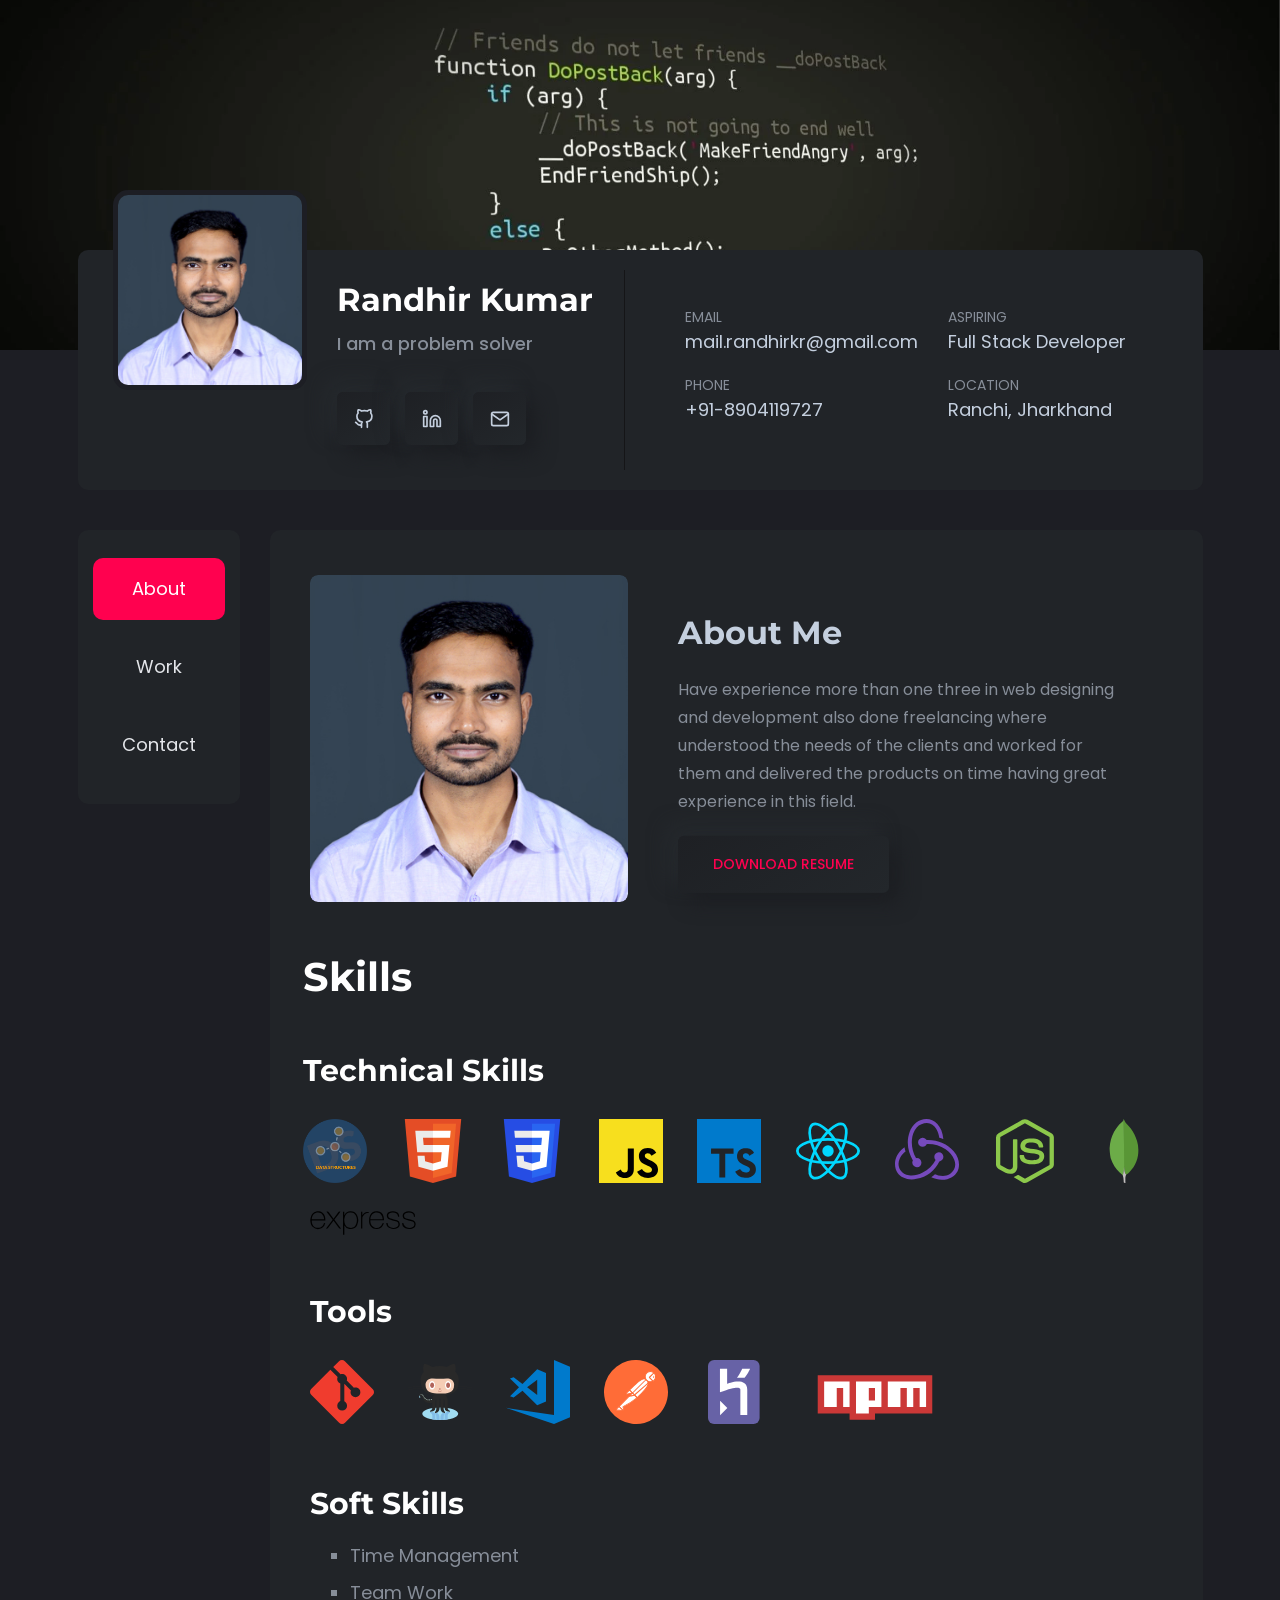
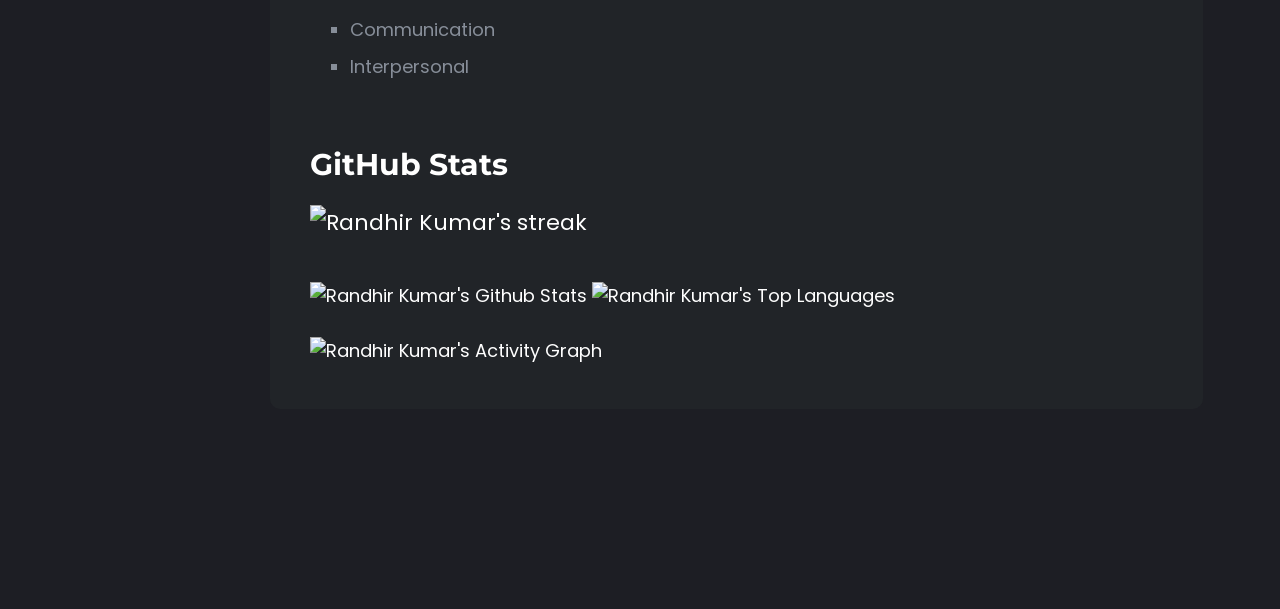
==== commit 63217f02: "first level portfolio designed" ====
--- a/index.html
+++ b/index.html
@@ -1,1725 +1,1968 @@
-<!DOCTYPE html>
-<html lang="en">
-  <!-- Mirrored from rainbowit.net/html/inbio/index-technician.html by HTTrack Website Copier/3.x [XR&CO'2014], Sat, 13 Aug 2022 14:20:05 GMT -->
-  <head>
-    <meta charset="utf-8" />
-    <meta http-equiv="x-ua-compatible" content="ie=edge" />
-    <title>Randhir Kumar</title>
-    <meta name="robots" content="noindex, follow" />
-    <meta name="description" content="" />
-    <meta
-      name="viewport"
-      content="width=device-width, initial-scale=1, shrink-to-fit=no"
-    />
-    <!-- Favicon -->
-    <link
-      rel="shortcut icon"
-      type="image/x-icon"
-      href="assets/images/favicon.ico"
-    />
-    <!-- CSS 
-    ============================================ -->
-    <link rel="stylesheet" href="assets/css/vendor/bootstrap.min.css" />
-    <link rel="stylesheet" href="assets/css/vendor/slick.css" />
-    <link rel="stylesheet" href="assets/css/vendor/slick-theme.css" />
-    <link rel="stylesheet" href="assets/css/vendor/aos.css" />
-    <link rel="stylesheet" href="assets/css/plugins/feature.css" />
-    <!-- Style css -->
-    <link rel="stylesheet" href="assets/css/style.css" />
-  </head>
-
-  <body
-    class="template-color-2 spybody"
-    data-spy="scroll"
-    data-bs-target=".navbar-example2"
-    data-offset="70"
-  >
-    <div class="main-page-wrapper">
-      <div class="rn-header-image-area">
-        <div class="bg_image--9 bg_image h-100"></div>
-      </div>
-      <div class="rn-content-wrapper">
-        <div class="container">
-          <div class="row padding-tb m_dec-top align-items-center d-flex">
-            <div class="col-lg-6">
-              <div class="header-left">
-                <div class="header-thumbnail">
-                  <img src="assets/images/slider/myPic.png" alt="" />
-                </div>
-                <div class="header-info-content">
-                  <h4 class="title">Randhir Kumar</h4>
-                  <div class="status-info">I am a problem solver</div>
-                  <!-- social sharea area -->
-                  <div class="social-share-style-1 border-none mt--40">
-                    <ul class="social-share d-flex liststyle">
-                      <li class="facebook">
-                        <a href="https://github.com/Randhir200/KFC-Clone" target="_blank"><i data-feather="github"></i></a>
-                      </li>
-                      <li class="instagram">
-                        <a href="https://www.linkedin.com/in/randhir-kumar-08b216225/" target="_blank">
-                          <i data-feather="linkedin"></i>
-                        </a>
-                      </li>
-                      <li class="linkedin">
-                        <a href="mailto:mail.randhirkr@gmail.com"
-                        target="_blank">
-                          <i data-feather="mail"></i>
-                        </a>
-                      </li>
-                        </a>
-                      </li>
-                    </ul>
-                  </div>
-                  <!-- end -->
-                </div>
-              </div>
-            </div>
-            <div class="col-lg-6">
-              <div class="header-right">
-                <ul class="rn-header-content">
-                  <li>
-                    <span class="overhead">EMAIL</span>mail.randhirkr@gmail.com
-                  </li>
-                  <li><span class="overhead">PHONE</span>+91-7978166898</li>
-                </ul>
-                <ul class="rn-header-content two">
-                  <li>
-                    <span class="overhead">ASPIRING</span>MERN Stack Developer
-                  </li>
-                  <li>
-                    <span class="overhead">LOCATION</span>Ranchi, Jharkhand
-                  </li>
-                </ul>
-              </div>
-            </div>
-          </div>
-          <div class="row mt--40 tab-content-wrapper">
-            <div class="col-lg-2">
-              <div class="d-flex flex-wrap align-content-start h-100 w-100">
-                <div
-                  class="position-sticky content-wrapper sticky-top rbt-sticky-top-adjust-three w-100"
-                >
-                  <ul
-                    class="nav tab-navigation-button tab-smlg flex-column nav-pills me-3"
-                    id="v-pills-tab"
-                    role="tablist"
-                  >
-                    <li class="nav-item">
-                      <a
-                        class="nav-link rn-nav active"
-                        id="v-pills-home-tab"
-                        data-bs-toggle="tab"
-                        href="#v-pills-Javascript"
-                        role="tab"
-                        aria-selected="true"
-                        >About</a
-                      >
-                    </li>
-
-                    <!-- <li class="nav-item">
-                      <a
-                        class="nav-link rn-nav"
-                        id="v-pills-profile-tab"
-                        data-bs-toggle="tab"
-                        href="#v-pills-Design"
-                        role="tab"
-                        aria-selected="true"
-                        >Resume</a
-                      >
-                    </li> -->
-
-                    <li class="nav-item">
-                      <a
-                        class="nav-link rn-nav"
-                        id="v-pills-wordpress-tab"
-                        data-bs-toggle="tab"
-                        href="#v-pills-Wordpress"
-                        role="tab"
-                        aria-selected="true"
-                        >Work</a
-                      >
-                    </li>
-
-                    <!-- <li class="nav-item">
-                      <a
-                        class="nav-link rn-nav"
-                        id="v-pills-settings-tabs"
-                        data-bs-toggle="tab"
-                        href="#v-pills-settings"
-                        role="tab"
-                        aria-selected="true"
-                        >Blog</a
-                      >
-                    </li> -->
-
-                    <li class="nav-item">
-                      <a
-                        class="nav-link rn-nav"
-                        id="v-pills-python-tabs"
-                        data-bs-toggle="tab"
-                        href="#v-pills-python"
-                        role="tab"
-                        aria-selected="true"
-                        >Contact</a
-                      >
-                    </li>
-                  </ul>
-                </div>
-              </div>
-            </div>
-            <div class="col-lg-10">
-              <div class="tab-area">
-                <div class="d-flex align-items-start">
-                  <div class="tab-content" id="v-pills-tabContent">
-                    <div
-                      class="tab-pane fade show active"
-                      id="v-pills-Javascript"
-                      role="tabpanel"
-                      aria-labelledby="v-pills-home-tab"
-                    >
-                      <!-- Start about Area -->
-                      <div id="about" class="rn-about-area">
-                        <div class="container">
-                          <div class="row">
-                            <div class="col-lg-5">
-                              <div
-                                class="image-area shadow-none padding-none"
-                                data-aos="fade-up"
-                                data-aos-duration="1000"
-                                data-aos-delay="100"
-                                data-aos-once="true"
-                              >
-                                <div class="thumbnail">
-                                  <img
-                                    src="assets/images/about/me_dp.jpg"
-                                    alt="Personal Portfolio Image"
-                                  />
-                                </div>
-                              </div>
-                            </div>
-                            <div
-                              data-aos="fade-up"
-                              data-aos-duration="1000"
-                              data-aos-delay="100"
-                              data-aos-once="true"
-                              class="col-lg-7 mt_sm--30"
-                            >
-                              <div class="contant">
-                                <div class="section-title text-left">
-                                  <!-- <span class="subtitle"
-                                    >Visit my portfolio & Hire me</span
-                                  > -->
-                                  <h2 class="title small-h2">About Me</h2>
-                                </div>
-                                <p class="discription color-body">
-                                  Have experience more than one year in web
-                                  designing and development also done
-                                  freelancing where understood the needs of the
-                                  clients and worked for them and delivered the
-                                  products on time having great experience in
-                                  this field.
-                                </p>
-
-                                <a
-                                  class="rn-btn"
-                                  href="./assets/pdf/Randhir_Resume.pdf" target="_blank"
-                                  download
-                                  ><span>DOWNLOAD RESUME</span></a
-                                >
-                              </div>
-                            </div>
-                          </div>
-                         <!-- resume area End -->
-                         <div class="row mt--50">
-                          <!-- Start Single Progressbar  -->
-                          <h4 class="maintitle"> Skills</h4>
-                          <h5 class="maintitle mt--30"> Technical Skills</h5>
-                            <div style="display:flex;gap:4%;flex-wrap: wrap;margin:auto;">
-
-                                <!-- Start Single Progress Charts -->
-                                <div class="progress-charts mt--10">
-                                    
-                                  <img width="64" height="64" src="./assets/images/icon/dsa.png" alt="DSA">
-                                 </div>
-                                 <!-- End Single Progress Charts -->
-
-                                 <!-- Start Single Progress Charts -->
-                                 <div class="progress-charts mt--10">
-                                  
-                                 <img src="./assets/images/icon/w3_html5-icon.svg" alt="">
-                                </div>
-                                <!-- End Single Progress Charts -->
-
-                                 <!-- Start Single Progress Charts -->
-                                 <div class="progress-charts mt--10">
-                                  
-                                 <img src="./assets/images/icon/w3_css-icon.svg" alt="">
-                                </div>
-                                <!-- End Single Progress Charts -->
-                                 <!-- Start Single Progress Charts -->
-                                 <div class="progress-charts mt--10">
-                                  <!-- <h6 class="heading heading-h6">Javascript</h6> -->
-                                 <img width="64" height="64" src="./assets/images/icon/javascript_96690a83df.svg" alt="">
-                                </div>
-                                <!-- End Single Progress Charts -->
-                                 <!-- Start Single Progress Charts -->
-                                 <div class="progress-charts mt--10">
-                                  
-                                 <img src="./assets/images/icon/typescriptlang-icon.svg" alt="">
-                                </div>
-                                <!-- End Single Progress Charts -->
-                                 <!-- Start Single Progress Charts -->
-                                 <div class="progress-charts mt--10">
-                                  
-                                 <img src="./assets/images/icon/reactjs-icon.svg" alt="">
-                                </div>
-                                <!-- End Single Progress Charts -->
-                                 <!-- Start Single Progress Charts -->
-                                 <div class="progress-charts mt--10">
-                                  
-                                  <img width="64" height="64" src="./assets/images/icon/redux.svg" alt="">
-                                 </div>
-                                 <!-- End Single Progress Charts -->
-                                <!-- Start Single Progress Charts -->
-                                 <div class="progress-charts mt--10">
-                                  
-                                 <img src="./assets/images/icon/nodejs-icon.svg" alt="">
-                                </div>
-                                <!-- End Single Progress Charts -->
-                                <!-- Start Single Progress Charts -->
-                                <div class="progress-charts mt--10">
-                                  
-                                 <img src="./assets/images/icon/mongodb-icon.svg" alt="">
-                                </div>
-                                <!-- End Single Progress Charts -->
-                                 <!-- Start Single Progress Charts -->
-                                 <div class="progress-charts mt--10">
-                                 
-                                 <img src="./assets/images/icon/expressjs-ar21.svg" alt="">
-                                </div>
-                                <!-- End Single Progress Charts -->
-                                 
-                            </div>
-                        
-                          <!-- Start Single Progressbar  -->
-                          <div class="col-lg-12 col-md-6 col-12 mt--40">
-                            <div class="progress-wrapper">
-                              <div class="content">
-                                <h5 class="maintitle">Tools</h5>
-                                <div style="display:flex;gap:4%;flex-wrap: wrap;margin:auto;">
-                               
-
-                                  <!-- Start Single Progress Charts -->
-                                  <div class="progress-charts mt--10">
-                                   
-                                  <img src="./assets/images/icon/git-scm-icon.svg" alt="">
-                                 </div>
-                                 <!-- End Single Progress Charts -->
-
-                                  <!-- Start Single Progress Charts -->
-                                  <div class="progress-charts mt--10">
-                                   
-                                  <img src="./assets/images/icon/github-icon.svg" alt="">
-                                 </div>
-                                 <!-- End Single Progress Charts -->
-                               
-                                  <!-- Start Single Progress Charts -->
-                                  <div class="progress-charts mt--10">
-                                   
-                                  <img src="./assets/images/icon/visualstudio_code-icon.svg" alt="">
-                                 </div>
-                                 <!-- End Single Progress Charts -->
-                                 <!-- Start Single Progress Charts -->
-                                 <div class="progress-charts mt--10">
-                                   
-                                  <img src="./assets/images/icon/getpostman-icon.svg" alt="">
-                                 </div>
-                                 <!-- End Single Progress Charts -->
-                                 <!-- Start Single Progress Charts -->
-                                 <div class="progress-charts mt--10">
-                                   
-                                  <img height="100" src="./assets/images/icon/heroku-icon.svg" alt="">
-                                 </div>
-                                 <!-- End Single Progress Charts -->
-                                 <!-- Start Single Progress Charts -->
-                                 <div class="progress-charts mt--10">
-                                   
-                                  <img width="150" src="./assets/images/icon/npmjs-ar21.svg" alt="">
-                                 </div>
-                                 <!-- End Single Progress Charts -->
-                                
-                                  
-                             </div>
-                               
-                        </div>
-                      </div>
-                    </div>
-                    <!-- End about Area -->
-                    <!-- Start Single Progressbar  -->
-                    <div class="col-lg-12 col-md-6 col-12 mt--50">
-                      <div class="progress-wrapper">
-                        <div class="content">
-                          <h5 class="maintitle">Soft Skills</h5>
-                          <ul>
-                            <li>Time Management</li>
-                            <li>Team Work</li>
-                            <li>Communication</li>
-                            <li>Interpersonal</li>
-                          </ul>
-                         
-                  </div>
-                </div>
-              </div>
-              <!-- End about Area -->
-                  </div>
-                        </div>
-                      </div>
-                      <!-- End about Area -->
-                    </div>
-
-                    <div
-                      class="tab-pane fade"
-                      id="v-pills-Design"
-                      role="tabpanel"
-                      aria-labelledby="v-pills-profile-tab"
-                    >
-                      <div class="container" id="resume">
-                        <!-- resume area start -->
-                        <div class="personal-experience-inner">
-                          <div class="row">
-                            <div class="personal-experience-inner">
-                              <div class="row m--0">
-                                <!-- Start Skill List Area  -->
-                                <div class="col-lg-6 col-md-12 col-12">
-                                  <div class="content">
-                                    <!-- <span class="subtitle">2007 - 2010</span> -->
-                                    <h4 class="maintitle">Education</h4>
-                                    <div
-                                      class="experience-list padding-none border-none"
-                                    >
-                                      <!-- Start Single List  -->
-                                      <div class="resume-single-list mt--30">
-                                        <div
-                                          class="inner psudo-after-none psudo-after-none"
-                                        >
-                                          <div class="heading">
-                                            <div class="title">
-                                              <h4>
-                                                Personal Portfolio April Fools
-                                              </h4>
-                                              <span
-                                                >University of DVI (1997 -
-                                                2001)</span
-                                              >
-                                            </div>
-                                            <div class="date-of-time">
-                                              <span>4.30/5</span>
-                                            </div>
-                                          </div>
-                                          <p class="description">
-                                            The education should be very
-                                            interactual. Ut tincidunt est ac
-                                            dolor aliquam sodales. Phasellus sed
-                                            mauris hendrerit, laoreet sem in,
-                                            lobortis mauris hendrerit ante.
-                                          </p>
-                                        </div>
-                                      </div>
-                                      <!-- End Single List  -->
-
-                                      <!-- Start Single List  -->
-                                      <div class="resume-single-list mt--30">
-                                        <div class="inner psudo-after-none">
-                                          <div class="heading">
-                                            <div class="title">
-                                              <h4>
-                                                Examples Of Personal Portfolio
-                                              </h4>
-                                              <span
-                                                >College of Studies (2000 -
-                                                2002)</span
-                                              >
-                                            </div>
-                                            <div class="date-of-time">
-                                              <span>4.50/5</span>
-                                            </div>
-                                          </div>
-                                          <p class="description">
-                                            Maecenas finibus nec sem ut
-                                            imperdiet. Ut tincidunt est ac dolor
-                                            aliquam sodales. Phasellus sed
-                                            mauris hendrerit, laoreet sem in,
-                                            lobortis mauris hendrerit ante.
-                                          </p>
-                                        </div>
-                                      </div>
-                                      <!-- End Single List  -->
-                                    </div>
-                                  </div>
-                                </div>
-                                <!-- End Skill List Area  -->
-
-                                <!-- Start Skill List Area 2nd  -->
-                                <div
-                                  class="col-lg-6 col-md-12 col-12 mt_md--60 mt_sm--60"
-                                >
-                                  <div class="content">
-                                    <!-- <span class="subtitle">2007 - 2010</span> -->
-                                    <h4 class="maintitle">Job Experience</h4>
-                                    <div
-                                      class="experience-list padding-none border-none"
-                                    >
-                                      <!-- Start Single List  -->
-                                      <div class="resume-single-list mt--30">
-                                        <div class="inner psudo-after-none">
-                                          <div class="heading">
-                                            <div class="title">
-                                              <h4>
-                                                Diploma in Web Development
-                                              </h4>
-                                              <span
-                                                >BSE In CSE (2004 - 2008)</span
-                                              >
-                                            </div>
-                                            <div class="date-of-time">
-                                              <span>4.70/5</span>
-                                            </div>
-                                          </div>
-                                          <p class="description">
-                                            Contrary to popular belief. Ut
-                                            tincidunt est ac dolor aliquam
-                                            sodales. Phasellus sed mauris
-                                            hendrerit, laoreet sem in, lobortis
-                                            mauris hendrerit ante.
-                                          </p>
-                                        </div>
-                                      </div>
-                                      <!-- End Single List  -->
-
-                                      <!-- Start Single List  -->
-                                      <div class="resume-single-list mt--30">
-                                        <div class="inner psudo-after-none">
-                                          <div class="heading">
-                                            <div class="title">
-                                              <h4>
-                                                The Personal Portfolio Mystery
-                                              </h4>
-                                              <span
-                                                >Job at Rainbow-Themes (2008 -
-                                                2016)</span
-                                              >
-                                            </div>
-                                            <div class="date-of-time">
-                                              <span>4.95/5</span>
-                                            </div>
-                                          </div>
-                                          <p class="description">
-                                            Generate Lorem Ipsum which looks. Ut
-                                            tincidunt est ac dolor aliquam
-                                            sodales. Phasellus sed mauris
-                                            hendrerit, laoreet sem in, lobortis
-                                            mauris hendrerit ante.
-                                          </p>
-                                        </div>
-                                      </div>
-                                      <!-- End Single List  -->
-                                    </div>
-                                  </div>
-                                </div>
-                                <!-- End Skill List Area  -->
-                              </div>
-                            </div>
-                          </div>
-                        </div>
-                        <!-- resume area End -->
-                        <div class="row mt--50">
-                          <!-- Start Single Progressbar  -->
-                          <div class="col-lg-6 col-md-6 col-12">
-                            <div class="progress-wrapper">
-                              <div class="content">
-                                <span class="subtitle">Features</span>
-                                <h4 class="maintitle">Design Skill</h4>
-                                <!-- Start Single Progress Charts -->
-                                <div class="progress-charts">
-                                  <h6 class="heading heading-h6">PHOTOSHOT</h6>
-                                  <div class="progress">
-                                    <div
-                                      class="progress-bar wow fadeInLeft"
-                                      data-wow-duration="0.5s"
-                                      data-wow-delay=".3s"
-                                      role="progressbar"
-                                      style="width: 100%"
-                                      aria-valuenow="85"
-                                      aria-valuemin="0"
-                                      aria-valuemax="100"
-                                    >
-                                      <span class="percent-label">100%</span>
-                                    </div>
-                                  </div>
-                                </div>
-                                <!-- End Single Progress Charts -->
-
-                                <!-- Start Single Progress Charts -->
-                                <div class="progress-charts">
-                                  <h6 class="heading heading-h6">FIGMA</h6>
-                                  <div class="progress">
-                                    <div
-                                      class="progress-bar wow fadeInLeft"
-                                      data-wow-duration="0.6s"
-                                      data-wow-delay=".4s"
-                                      role="progressbar"
-                                      style="width: 95%"
-                                      aria-valuenow="85"
-                                      aria-valuemin="0"
-                                      aria-valuemax="100"
-                                    >
-                                      <span class="percent-label">95%</span>
-                                    </div>
-                                  </div>
-                                </div>
-                                <!-- End Single Progress Charts -->
-
-                                <!-- Start Single Progress Charts -->
-                                <div class="progress-charts">
-                                  <h6 class="heading heading-h6">ADOBE XD</h6>
-                                  <div class="progress">
-                                    <div
-                                      class="progress-bar wow fadeInLeft"
-                                      data-wow-duration="0.7s"
-                                      data-wow-delay=".5s"
-                                      role="progressbar"
-                                      style="width: 60%"
-                                      aria-valuenow="85"
-                                      aria-valuemin="0"
-                                      aria-valuemax="100"
-                                    >
-                                      <span class="percent-label">60%</span>
-                                    </div>
-                                  </div>
-                                </div>
-                                <!-- End Single Progress Charts -->
-
-                                <!-- Start Single Progress Charts -->
-                                <div class="progress-charts">
-                                  <h6 class="heading heading-h6">
-                                    ADOBE ILLUSTRATOR
-                                  </h6>
-                                  <div class="progress">
-                                    <div
-                                      class="progress-bar wow fadeInLeft"
-                                      data-wow-duration="0.8s"
-                                      data-wow-delay=".6s"
-                                      role="progressbar"
-                                      style="width: 70%"
-                                      aria-valuenow="85"
-                                      aria-valuemin="0"
-                                      aria-valuemax="100"
-                                    >
-                                      <span class="percent-label">70%</span>
-                                    </div>
-                                  </div>
-                                </div>
-                                <!-- End Single Progress Charts -->
-                              </div>
-                            </div>
-                          </div>
-                          <!-- End Single Progressbar  -->
-
-                          <!-- Start Single Progressbar  -->
-                          <div class="col-lg-6 col-md-6 col-12 mt_sm--60">
-                            <div class="progress-wrapper">
-                              <div class="content">
-                                <span class="subtitle">Features</span>
-                                <h4 class="maintitle">Development Skill</h4>
-                                <!-- Start Single Progress Charts -->
-                                <div class="progress-charts">
-                                  <h6 class="heading heading-h6">HTML</h6>
-                                  <div class="progress">
-                                    <div
-                                      class="progress-bar wow fadeInLeft"
-                                      data-wow-duration="0.5s"
-                                      data-wow-delay=".3s"
-                                      role="progressbar"
-                                      style="width: 85%"
-                                      aria-valuenow="85"
-                                      aria-valuemin="0"
-                                      aria-valuemax="100"
-                                    >
-                                      <span class="percent-label">85%</span>
-                                    </div>
-                                  </div>
-                                </div>
-                                <!-- End Single Progress Charts -->
-
-                                <!-- Start Single Progress Charts -->
-                                <div class="progress-charts">
-                                  <h6 class="heading heading-h6">CSS</h6>
-                                  <div class="progress">
-                                    <div
-                                      class="progress-bar wow fadeInLeft"
-                                      data-wow-duration="0.6s"
-                                      data-wow-delay=".4s"
-                                      role="progressbar"
-                                      style="width: 80%"
-                                      aria-valuenow="85"
-                                      aria-valuemin="0"
-                                      aria-valuemax="100"
-                                    >
-                                      <span class="percent-label">80%</span>
-                                    </div>
-                                  </div>
-                                </div>
-                                <!-- End Single Progress Charts -->
-
-                                <!-- Start Single Progress Charts -->
-                                <div class="progress-charts">
-                                  <h6 class="heading heading-h6">JAVASCRIPT</h6>
-                                  <div class="progress">
-                                    <div
-                                      class="progress-bar wow fadeInLeft"
-                                      data-wow-duration="0.7s"
-                                      data-wow-delay=".5s"
-                                      role="progressbar"
-                                      style="width: 90%"
-                                      aria-valuenow="85"
-                                      aria-valuemin="0"
-                                      aria-valuemax="100"
-                                    >
-                                      <span class="percent-label">90%</span>
-                                    </div>
-                                  </div>
-                                </div>
-                                <!-- End Single Progress Charts -->
-
-                                <!-- Start Single Progress Charts -->
-                                <div class="progress-charts">
-                                  <h6 class="heading heading-h6">SOFTWARE</h6>
-                                  <div class="progress">
-                                    <div
-                                      class="progress-bar wow fadeInLeft"
-                                      data-wow-duration="0.8s"
-                                      data-wow-delay=".6s"
-                                      role="progressbar"
-                                      style="width: 75%"
-                                      aria-valuenow="85"
-                                      aria-valuemin="0"
-                                      aria-valuemax="100"
-                                    >
-                                      <span class="percent-label">75%</span>
-                                    </div>
-                                  </div>
-                                </div>
-                                <!-- End Single Progress Charts -->
-                              </div>
-                            </div>
-                          </div>
-                          <!-- End Single Progressbar  -->
-                        </div>
-                      </div>
-                    </div>
-
-                    <div
-                      class="tab-pane fade"
-                      id="v-pills-Wordpress"
-                      role="tabpanel"
-                      aria-labelledby="v-pills-wordpress-tab"
-                    >
-                      <!-- Start Portfolio Area -->
-                      <div class="rn-portfolio-area" id="portfolio">
-                        <div class="container">
-                          <div class="row mt--10 mt_md--10 mt_sm--10 mt-dec-30">
-                            <!-- Start Single Portfolio -->
-                            <div
-                              data-aos="fade-up"
-                              data-aos-delay="100"
-                              data-aos-once="true"
-                              class="col-lg-6 col-xl-4 col-md-6 col-12 mt--30 mt_md--30 mt_sm--30"
-                            >
-                              <div
-                                class="rn-portfolio"
-                                data-bs-toggle="modal"
-                                data-bs-target="#kfc"
-                              >
-                                <div class="inner">
-                                  <div class="thumbnail">
-                                    <a href="javascript:void(0)">
-                                      <img
-                                        src="assets/images/projects/kfc.png"
-                                        alt="Personal Portfolio Images"
-                                      />
-                                    </a>
-                                  </div>
-                                  <div class="content">
-                                    <div class="category-info">
-                                      <div class="category-list">
-                                        <a href="javascript:void(0)">Website</a>
-                                      </div>
-                                      <div class="meta">
-                                        <!-- <span
-                                          ><a href="javascript:void(0)"
-                                            ><i class="feather-heart"></i
-                                          ></a>
-                                          600</span
-                                        > -->
-                                      </div>
-                                    </div>
-                                    <h4 class="title">
-                                      <a href="javascript:void(0)"
-                                        >KFC Website clone.
-                                        <i class="feather-arrow-up-right"></i
-                                      ></a>
-                                    </h4>
-                                  </div>
-                                </div>
-                              </div>
-                            </div>
-                            <!-- End Single Portfolio -->
-
-                            <!-- Start Single Portfolio -->
-                            <div
-                              data-aos="fade-up"
-                              data-aos-delay="300"
-                              data-aos-once="true"
-                              class="col-lg-6 col-xl-4 col-md-6 col-12 mt--30 mt_md--30 mt_sm--30"
-                            >
-                              <div
-                                class="rn-portfolio"
-                                data-bs-toggle="modal"
-                                data-bs-target="#GeekBuying"
-                              >
-                                <div class="inner">
-                                  <div class="thumbnail">
-                                    <a href="javascript:void(0)">
-                                      <img
-                                        src="assets/images/projects/geekbuying.png"
-                                        alt="Personal Portfolio Images"
-                                      />
-                                    </a>
-                                  </div>
-                                  <div class="content">
-                                    <div class="category-info">
-                                      <div class="category-list">
-                                        <a href="javascript:void(0)">Website</a>
-                                      </div>
-                                      <div class="meta">
-                                        <!-- <span
-                                          ><a href="javascript:void(0)"
-                                            ><i class="feather-heart"></i
-                                          ></a>
-                                          750</span 
-                                        > -->
-                                      </div>
-                                    </div>
-                                    <h4 class="title">
-                                      <a href="javascript:void(0)"
-                                        >GeekBuying Website Clone.<i
-                                          class="feather-arrow-up-right"
-                                        ></i
-                                      ></a>
-                                    </h4>
-                                  </div>
-                                </div>
-                              </div>
-                            </div>
-                            <!-- End Single Portfolio -->
-
-                            <!-- Start Single Portfolio -->
-                            <div
-                              data-aos="fade-up"
-                              data-aos-delay="500"
-                              data-aos-once="true"
-                              class="col-lg-6 col-xl-4 col-md-6 col-12 mt--30 mt_md--30 mt_sm--30"
-                            >
-                              <div
-                                class="rn-portfolio"
-                                data-bs-toggle="modal"
-                                data-bs-target="#DotandKey"
-                              >
-                                <div class="inner">
-                                  <div class="thumbnail">
-                                    <a href="javascript:void(0)">
-                                      <img
-                                        src="assets/images/projects/dotnkey.PNG"
-                                        alt="Personal Portfolio Images"
-                                      />
-                                    </a>
-                                  </div>
-                                  <div class="content">
-                                    <div class="category-info">
-                                      <div class="category-list">
-                                        <a href="javascript:void(0)">Website</a>
-                                      </div>
-                                      <div class="meta">
-                                        <!-- <span
-                                          ><a href="javascript:void(0)"
-                                            ><i class="feather-heart"></i
-                                          ></a>
-                                          630</span
-                                        > -->
-                                      </div>
-                                    </div>
-                                    <h4 class="title">
-                                      <a href="javascript:void(0)"
-                                        >DOT & KEY Website clone.
-                                        <i class="feather-arrow-up-right"></i
-                                      ></a>
-                                    </h4>
-                                  </div>
-                                </div>
-                              </div>
-                            </div>
-                            <!-- End Single Portfolio -->
-                          </div>
-                          <div class="row mt--40">
-                            <div class="col-12 text-center">
-                              <!-- <a class="rn-btn" href="#"
-                                >See More<i class="feather-loader"></i
-                              ></a> -->
-                            </div>
-                          </div>
-                        </div>
-                      </div>
-                      <!-- End portfolio Area -->
-                    </div>
-
-                    <div
-                      class="tab-pane fade"
-                      id="v-pills-settings"
-                      role="tabpanel"
-                      aria-labelledby="v-pills-settings-tabs"
-                    >
-                      <!-- Start News Area -->
-                      <div class="rn-blog-area" id="blog">
-                        <div class="container">
-                          <div class="row mt-dec-30">
-                            <!-- Start Single blog -->
-                            <div
-                              data-aos="fade-up"
-                              data-aos-duration="500"
-                              data-aos-delay="400"
-                              data-aos-once="true"
-                              class="col-lg-6 col-xl-4 mt--30 col-md-6 col-sm-12 col-12 mt--30"
-                            >
-                              <div
-                                class="rn-blog"
-                                data-bs-toggle="modal"
-                                data-bs-target="#exampleModalCenters"
-                              >
-                                <div class="inner">
-                                  <div class="thumbnail">
-                                    <a href="javascript:void(0)">
-                                      <img
-                                        src="assets/images/blog/blog-01.jpg"
-                                        alt="Personal Portfolio Images"
-                                      />
-                                    </a>
-                                  </div>
-                                  <div class="content">
-                                    <div class="category-info">
-                                      <div class="category-list">
-                                        <a href="javascript:void(0)">Canada</a>
-                                      </div>
-                                      <div class="meta">
-                                        <span
-                                          ><i class="feather-clock"></i> 2 min
-                                          read</span
-                                        >
-                                      </div>
-                                    </div>
-                                    <h4 class="title">
-                                      <a href="javascript:void(0)"
-                                        >T-shirt design is the part of design
-                                        <i class="feather-arrow-up-right"></i
-                                      ></a>
-                                    </h4>
-                                  </div>
-                                </div>
-                              </div>
-                            </div>
-                            <!-- End Single blog -->
-
-                            <!-- Start Single blog -->
-                            <div
-                              data-aos="fade-up"
-                              data-aos-duration="500"
-                              data-aos-delay="600"
-                              data-aos-once="true"
-                              class="col-lg-6 col-xl-4 mt--30 col-md-6 col-sm-12 col-12 mt--30"
-                            >
-                              <div
-                                class="rn-blog"
-                                data-bs-toggle="modal"
-                                data-bs-target="#exampleModalCenters"
-                              >
-                                <div class="inner">
-                                  <div class="thumbnail">
-                                    <a href="javascript:void(0)">
-                                      <img
-                                        src="assets/images/blog/blog-02.jpg"
-                                        alt="Personal Portfolio Images"
-                                      />
-                                    </a>
-                                  </div>
-                                  <div class="content">
-                                    <div class="category-info">
-                                      <div class="category-list">
-                                        <a href="javascript:void(0)"
-                                          >Development</a
-                                        >
-                                      </div>
-                                      <div class="meta">
-                                        <span
-                                          ><i class="feather-clock"></i> 2 hour
-                                          read</span
-                                        >
-                                      </div>
-                                    </div>
-                                    <h4 class="title">
-                                      <a href="javascript:void(0)"
-                                        >The services provide for design
-                                        <i class="feather-arrow-up-right"></i
-                                      ></a>
-                                    </h4>
-                                  </div>
-                                </div>
-                              </div>
-                            </div>
-                            <!-- End Single blog -->
-
-                            <!-- Start Single blog -->
-                            <div
-                              data-aos="fade-up"
-                              data-aos-duration="500"
-                              data-aos-delay="800"
-                              data-aos-once="true"
-                              class="col-lg-6 col-xl-4 mt--30 col-md-6 col-sm-12 col-12 mt--30"
-                            >
-                              <div
-                                class="rn-blog"
-                                data-bs-toggle="modal"
-                                data-bs-target="#exampleModalCenters"
-                              >
-                                <div class="inner">
-                                  <div class="thumbnail">
-                                    <a href="javascript:void(0)">
-                                      <img
-                                        src="assets/images/blog/blog-03.jpg"
-                                        alt="Personal Portfolio Images"
-                                      />
-                                    </a>
-                                  </div>
-                                  <div class="content">
-                                    <div class="category-info">
-                                      <div class="category-list">
-                                        <a href="javascript:void(0)"
-                                          >Application</a
-                                        >
-                                      </div>
-                                      <div class="meta">
-                                        <span
-                                          ><i class="feather-clock"></i> 5 min
-                                          read</span
-                                        >
-                                      </div>
-                                    </div>
-                                    <h4 class="title">
-                                      <a href="javascript:void(0)"
-                                        >Mobile app landing design & app
-                                        maintain<i
-                                          class="feather-arrow-up-right"
-                                        ></i
-                                      ></a>
-                                    </h4>
-                                  </div>
-                                </div>
-                              </div>
-                            </div>
-                            <!-- End Single blog -->
-
-                            <!-- Start Single blog -->
-                            <div
-                              data-aos="fade-up"
-                              data-aos-duration="500"
-                              data-aos-delay="400"
-                              data-aos-once="true"
-                              class="col-lg-6 col-xl-4 mt--30 col-md-6 col-sm-12 col-12 mt--30"
-                            >
-                              <div
-                                class="rn-blog"
-                                data-bs-toggle="modal"
-                                data-bs-target="#exampleModalCenters"
-                              >
-                                <div class="inner">
-                                  <div class="thumbnail">
-                                    <a href="javascript:void(0)">
-                                      <img
-                                        src="assets/images/blog/blog-03.jpg"
-                                        alt="Personal Portfolio Images"
-                                      />
-                                    </a>
-                                  </div>
-                                  <div class="content">
-                                    <div class="category-info">
-                                      <div class="category-list">
-                                        <a href="javascript:void(0)">Canada</a>
-                                      </div>
-                                      <div class="meta">
-                                        <span
-                                          ><i class="feather-clock"></i> 2 min
-                                          read</span
-                                        >
-                                      </div>
-                                    </div>
-                                    <h4 class="title">
-                                      <a href="javascript:void(0)"
-                                        >T-shirt design is the part of design
-                                        <i class="feather-arrow-up-right"></i
-                                      ></a>
-                                    </h4>
-                                  </div>
-                                </div>
-                              </div>
-                            </div>
-                            <!-- End Single blog -->
-
-                            <!-- Start Single blog -->
-                            <div
-                              data-aos="fade-up"
-                              data-aos-duration="500"
-                              data-aos-delay="600"
-                              data-aos-once="true"
-                              class="col-lg-6 col-xl-4 mt--30 col-md-6 col-sm-12 col-12 mt--30"
-                            >
-                              <div
-                                class="rn-blog"
-                                data-bs-toggle="modal"
-                                data-bs-target="#exampleModalCenters"
-                              >
-                                <div class="inner">
-                                  <div class="thumbnail">
-                                    <a href="javascript:void(0)">
-                                      <img
-                                        src="assets/images/blog/blog-01.jpg"
-                                        alt="Personal Portfolio Images"
-                                      />
-                                    </a>
-                                  </div>
-                                  <div class="content">
-                                    <div class="category-info">
-                                      <div class="category-list">
-                                        <a href="javascript:void(0)"
-                                          >Development</a
-                                        >
-                                      </div>
-                                      <div class="meta">
-                                        <span
-                                          ><i class="feather-clock"></i> 2 hour
-                                          read</span
-                                        >
-                                      </div>
-                                    </div>
-                                    <h4 class="title">
-                                      <a href="javascript:void(0)"
-                                        >The services provide for design
-                                        <i class="feather-arrow-up-right"></i
-                                      ></a>
-                                    </h4>
-                                  </div>
-                                </div>
-                              </div>
-                            </div>
-                            <!-- End Single blog -->
-
-                            <!-- Start Single blog -->
-                            <div
-                              data-aos="fade-up"
-                              data-aos-duration="500"
-                              data-aos-delay="800"
-                              data-aos-once="true"
-                              class="col-lg-6 col-xl-4 mt--30 col-md-6 col-sm-12 col-12 mt--30"
-                            >
-                              <div
-                                class="rn-blog"
-                                data-bs-toggle="modal"
-                                data-bs-target="#exampleModalCenters"
-                              >
-                                <div class="inner">
-                                  <div class="thumbnail">
-                                    <a href="javascript:void(0)">
-                                      <img
-                                        src="assets/images/blog/blog-02.jpg"
-                                        alt="Personal Portfolio Images"
-                                      />
-                                    </a>
-                                  </div>
-                                  <div class="content">
-                                    <div class="category-info">
-                                      <div class="category-list">
-                                        <a href="javascript:void(0)"
-                                          >Application</a
-                                        >
-                                      </div>
-                                      <div class="meta">
-                                        <span
-                                          ><i class="feather-clock"></i> 5 min
-                                          read</span
-                                        >
-                                      </div>
-                                    </div>
-                                    <h4 class="title">
-                                      <a href="javascript:void(0)"
-                                        >Mobile app landing design & app
-                                        maintain<i
-                                          class="feather-arrow-up-right"
-                                        ></i
-                                      ></a>
-                                    </h4>
-                                  </div>
-                                </div>
-                              </div>
-                            </div>
-                            <!-- End Single blog -->
-                          </div>
-                          <div class="row mt--40">
-                            <div class="col-12 text-center">
-                              <a class="rn-btn" href="#"
-                                >See More <i class="feather-loader"></i
-                              ></a>
-                            </div>
-                          </div>
-                        </div>
-                      </div>
-                      <!-- ENd Mews Area -->
-                    </div>
-
-                    <div
-                      class="tab-pane fade"
-                      id="v-pills-python"
-                      role="tabpanel"
-                      aria-labelledby="v-pills-python-tabs"
-                    >
-                      <!-- Start Contact section -->
-                      <div class="rn-contact-area" id="contacts">
-                        <div class="container">
-                          <div class="row">
-                            <div class="col-lg-5">
-                              <div class="contact-about-area">
-                                <div class="thumbnail">
-                                  <img
-                                    src="assets/images/contact/contact1.png"
-                                    alt="contact-img"
-                                  />
-                                </div>
-                                <div class="title-area">
-                                  <h4 class="title">Address</h4>
-                                 
-                                </div>
-                                <div class="description">
-                                  <p>
-                                    Ranchi, Jharkhand
-                                  </p>
-                                  <span class="phone"
-                                    >Phone:
-                                    <a href="tel:7978166898"
-                                      >+91-7978166898</a
-                                    ></span
-                                  >
-                                  <span class="mail"
-                                    >Email:
-                                    <a href="mailto:mail.randhirkr@gmail.com"
-                                      >mail.randhirkr@gmail.com</a
-                                    ></span
-                                  >
-                                </div>
-                                <div class="social-area">
-                                  <div class="name">FIND WITH ME</div>
-                                  <div class="social-icone">
-                                    <a href="https://github.com/Randhir200"
-                                    target="_blank"><i data-feather="github"></i
-                                    ></a>
-                                    <a href="https://www.linkedin.com/in/randhir-kumar-08b216225/" target="_blank"
-                                      ><i data-feather="linkedin"></i
-                                    ></a>
-                                    <a href="mailto:mail.randhirkr@gmail.com" target="_blank"><i data-feather="mail"></i></a>
-                                  </div>
-                                </div>
-                              </div>
-                            </div>
-                            <div
-                              data-aos-delay="600"
-                              class="col-lg-7 contact-input"
-                            >
-                              <div class="contact-form-wrapper ml--0">
-                                <div class="introduce">
-                                  <form
-                                    class="rnt-contact-form rwt-dynamic-form row"
-                                    id="contact-form"
-                                    method="POST"
-                                    
-                                    
-                                  >
-                                    <div class="col-lg-6">
-                                      <div class="form-group">
-                                        <label for="contact-name"
-                                          >Your Name</label
-                                        >
-                                        <input
-                                          class="form-control form-control-lg"
-                                          name="contact-name"
-                                          id="contact-name"
-                                          type="text"
-                                        />
-                                      </div>
-                                    </div>
-
-                                    <div class="col-lg-6">
-                                      <div class="form-group">
-                                        <label for="contact-phone"
-                                          >Phone Number</label
-                                        >
-                                        <input
-                                          class="form-control"
-                                          name="contact-phone"
-                                          id="contact-phone"
-                                          type="text"
-                                        />
-                                      </div>
-                                    </div>
-
-                                    <div class="col-lg-12">
-                                      <div class="form-group">
-                                        <label for="contact-email">Email</label>
-                                        <input
-                                          class="form-control form-control-sm"
-                                          id="contact-email"
-                                          name="contact-email"
-                                          type="email"
-                                        />
-                                      </div>
-                                    </div>
-
-                                    <div class="col-lg-12">
-                                      <div class="form-group">
-                                        <label for="subject">subject</label>
-                                        <input
-                                          class="form-control form-control-sm"
-                                          id="subject"
-                                          name="subject"
-                                          type="text"
-                                        />
-                                      </div>
-                                    </div>
-
-                                    <div class="col-lg-12">
-                                      <div class="form-group">
-                                        <label for="contact-message"
-                                          >Your Message</label
-                                        >
-                                        <textarea
-                                          name="contact-message"
-                                          id="contact-message"
-                                          cols="30"
-                                          rows="10"
-                                        ></textarea>
-                                      </div>
-                                    </div>
-
-                                    <div class="col-lg-12">
-                                      <button
-                                        name="submit"
-                                        type="submit"
-                                        id="submit"
-                                        class="rn-btn"
-                                      >
-                                        <span>SEND MESSAGE</span>
-                                        <i data-feather="arrow-right"></i>
-                                      </button>
-                                    </div>
-                                  </form>
-                                </div>
-                              </div>
-                            </div>
-                          </div>
-                        </div>
-                      </div>
-                      <!-- End Contuct section -->
-                    </div>
-                  </div>
-                </div>
-              </div>
-            </div>
-          </div>
-        </div>
-      </div>
-    </div>
-    <!-- Start Footer Area -->
-    <div class="rn-footer-area rn-section-gap">
-      <div class="container">
-        <div class="row">
-          <div class="col-lg-12">
-            <div class="footer-area text-center">
-              <div class="logo">
-                <!-- <a href="index.html">
-                  <img src="assets/images/logo/imag" alt="logo" />
-                </a> -->
-              </div>
-
-              <!-- <p class="description mt--30">
-                © 2022. All rights reserved by
-                <a
-                  target="_blank"
-                  href="https://themeforest.net/user/rainbow-themes/portfolio"
-                  >Rainbow-Themes.</a
-                >
-              </p> -->
-            </div>
-          </div>
-        </div>
-      </div>
-    </div>
-    <!-- End Footer Area -->
-    <!-- Modal Portfolio Body area Start -->
-    <div
-      class="modal fade"
-      id="kfc"
-      tabindex="-1"
-      role="dialog"
-      aria-hidden="true"
-    >
-      <div class="modal-dialog modal-dialog-centered" role="document">
-        <div class="modal-content">
-          <div class="modal-header">
-            <button
-              type="button"
-              class="close"
-              data-bs-dismiss="modal"
-              aria-label="Close"
-            >
-              <span aria-hidden="true"><i data-feather="x"></i></span>
-            </button>
-          </div>
-          <div class="modal-body">
-            <div class="row align-items-center">
-              <div class="col-lg-6">
-                <div class="portfolio-popup-thumbnail">
-                  <div class="image">
-                    <img
-                      class="w-100"
-                      src="assets/images/projects/kfc.png"
-                      alt="slide"
-                    />
-                  </div>
-                </div>
-              </div>
-
-              <div class="col-lg-6">
-                <div class="text-content">
-                  <h3><span>Featured - Design</span> KFC Website clone.</h3>
-                  <p class="mb--30">
-                    This is a sample application that demonstrates an E-commerce website using HTML, CSS and Javascript. The application loads products on local storage and displays them. Users can select to display products in a single category. Users can click on any product to get more information including pricing, reviews and rating.
-Users can select items and add them to their shopping cart.
-Also added the responsivness so user can use the site in any device they have.
-                  </p>
-                  <ul>
-                    <li>No, need to login for checking the product of website.
-                     
-                      </li>
-                    <li> Display data by using local storage of browser.</li>
-                    <li>Update and design to provide best User Experience.</li>
-                  </ul>
-                  <div class="button-group mt--20">
-                    <a href="https://github.com/Randhir200/KFC-Clone.git" target="_blank" class="rn-btn thumbs-icon">
-                      <span>Source Code</span>
-                      <i data-feather="github"></i>
-                    </a>
-                    <a href="https://stellar-hamster-d75ef8.netlify.app/" target="_blank" class="rn-btn">
-                      <span>VIEW PROJECT</span>
-                      <i data-feather="chevron-right"></i>
-                    </a>
-                  </div>
-                </div>
-                <!-- End of .text-content -->
-              </div>
-            </div>
-            <!-- End of .row Body-->
-          </div>
-        </div>
-      </div>
-    </div>
-    <!-- End Modal Portfolio area -->
-    <!-- Modal Portfolio Body area Start -->
-    <div
-      class="modal fade"
-      id="GeekBuying"
-      tabindex="-1"
-      role="dialog"
-      aria-hidden="true"
-    >
-      <div class="modal-dialog modal-dialog-centered" role="document">
-        <div class="modal-content">
-          <div class="modal-header">
-            <button
-              type="button"
-              class="close"
-              data-bs-dismiss="modal"
-              aria-label="Close"
-            >
-              <span aria-hidden="true"><i data-feather="x"></i></span>
-            </button>
-          </div>
-          <div class="modal-body">
-            <div class="row align-items-center">
-              <div class="col-lg-6">
-                <div class="portfolio-popup-thumbnail">
-                  <div class="image">
-                    <img
-                      class="w-100"
-                      src="assets/images/projects/geekbuying.png"
-                      alt="slide"
-                    />
-                  </div>
-                </div>
-              </div>
-
-              <div class="col-lg-6">
-                <div class="text-content">
-                  <h3>
-                    <span>Featured - Development</span> GeekBuying Website
-                    clone.
-                  </h3>
-                  <p class="mb--30">
-                    Geekbuying.com is an e-commerce website. From this website, you can buy electronics products
-
-Developed along with a team of 5 members in one week
-
-Here we mainly worked on providing the dynamic user interface with some functionalities.
-                  </p>
-                  <p>
-                    My task in this project was to maintain the cart data and display in cart UI also is customizable according to the user 
-                  </p>
-                  <div class="button-group mt--20">
-                    <a href="https://github.com/Randhir200/GeekBuying-CW2.git" target="_blank" class="rn-btn thumbs-icon">
-                      <span>Source Code</span>
-                      <i data-feather="github"></i>
-                    </a>
-                    <a href="https://frolicking-moxie-feacd6.netlify.app/" target="_blank" class="rn-btn">
-                      <span>VIEW PROJECT</span>
-                      <i data-feather="chevron-right"></i>
-                    </a>
-                  </div>
-                </div>
-                <!-- End of .text-content -->
-              </div>
-            </div>
-            <!-- End of .row Body-->
-          </div>
-        </div>
-      </div>
-    </div>
-    <!-- End Modal Portfolio area -->
-    <!-- Modal Portfolio Body area Start -->
-    <div
-      class="modal fade"
-      id="DotandKey"
-      tabindex="-1"
-      role="dialog"
-      aria-hidden="true"
-    >
-      <div class="modal-dialog modal-dialog-centered" role="document">
-        <div class="modal-content">
-          <div class="modal-header">
-            <button
-              type="button"
-              class="close"
-              data-bs-dismiss="modal"
-              aria-label="Close"
-            >
-              <span aria-hidden="true"><i data-feather="x"></i></span>
-            </button>
-          </div>
-          <div class="modal-body">
-            <div class="row align-items-center">
-              <div class="col-lg-6">
-                <div class="portfolio-popup-thumbnail">
-                  <div class="image">
-                    <img
-                      class="w-100"
-                      src="assets/images/projects/dotnkey.PNG"
-                      alt="slide"
-                    />
-                  </div>
-                </div>
-              </div>
-
-              <div class="col-lg-6">
-                <div class="text-content">
-                  <h3>
-                    <span>Featured - Development</span> DOT & KEY Website clone.
-                  </h3>
-                  <p class="mb--30">
-                    This is a sample application that demonstrates an E-commerce website using ReactJs and json-server, The application loads products from json-server and display in webpage. Users can select to display products in a different category such as diffrent ratings as well ascending and descending order in price. Users can click on any product to add into cart, from cart user can customize their products as well, Authentication functionality also be added in this project.
-
-                  </p>
-                  <ul>
-                    <li>No, need to login for checking the product of website.
-                     
-                      </li>
-                    <li> Display data by using local storage of browser.</li>
-                    <li>Update and design to provide best User Experience.</li>
-                  </ul>
-                  <div class="button-group mt--20">
-                    <a href="https://github.com/Randhir200/detailed-match-4192.git" target="_blank" class="rn-btn thumbs-icon">
-                      <span>Source Code</span>
-                      <i data-feather="github"></i>
-                    </a>
-                    <a href="https://dotnkeyclone.netlify.app/"  target="_blank"class="rn-btn">
-                      <span>VIEW PROJECT</span>
-                      <i data-feather="chevron-right"></i>
-                    </a>
-                  </div>
-                </div>
-                <!-- End of .text-content -->
-              </div>
-            </div>
-            <!-- End of .row Body-->
-          </div>
-        </div>
-      </div>
-    </div>
-    <!-- End Modal Portfolio area -->
-    <!-- Modal Blog Body area Start -->
-    <div
-      class="modal fade"
-      id="exampleModalCenters"
-      tabindex="-1"
-      role="dialog"
-      aria-hidden="true"
-    >
-      <div
-        class="modal-dialog modal-dialog-centered modal-news"
-        role="document"
-      >
-        <div class="modal-content">
-          <div class="modal-header">
-            <button
-              type="button"
-              class="close"
-              data-bs-dismiss="modal"
-              aria-label="Close"
-            >
-              <span aria-hidden="true"><i data-feather="x"></i></span>
-            </button>
-          </div>
-
-          <!-- End of .modal-header -->
-
-          <div class="modal-body">
-            <img
-              src="assets/images/blog/blog-big-01.jpg"
-              alt="news modal"
-              class="img-fluid modal-feat-img"
-            />
-            <div class="news-details">
-              <span class="date">2 May, 2021</span>
-              <h2 class="title">Digital Marketo to Their New Office.</h2>
-              <p>
-                Nobis eleifend option congue nihil imperdiet doming id quod
-                mazim placerat facer possim assum. Typi non habent claritatem
-                insitam; est usus legentis in iis qui facit eorum claritatem.
-                Investigationes demonstraverunt lectores legere me lius quod ii
-                legunt saepius. Claritas est etiam processus dynamicus, qui
-                sequitur mutationem consuetudium lectorum.
-              </p>
-              <h4>Nobis eleifend option conguenes.</h4>
-              <p>
-                Mauris tempor, orci id pellentesque convallis, massa mi congue
-                eros, sed posuere massa nunc quis dui. Integer ornare varius mi,
-                in vehicula orci scelerisque sed. Fusce a massa nisi. Curabitur
-                sit amet suscipit nisl. Sed eget nisl laoreet, suscipit enim
-                nec, viverra eros. Nunc imperdiet risus leo, in rutrum erat
-                dignissim id.
-              </p>
-              <p>
-                Ut rhoncus vestibulum facilisis. Duis et lorem vitae ligula
-                cursus venenatis. Class aptent taciti sociosqu ad litora
-                torquent per conubia nostra, per inceptos himenaeos. Nunc vitae
-                nisi tortor. Morbi leo nulla, posuere vel lectus a, egestas
-                posuere lacus. Fusce eleifend hendrerit bibendum. Morbi nec
-                efficitur ex.
-              </p>
-              <h4>Mauris tempor, orci id pellentesque.</h4>
-              <p>
-                Nulla non ligula vel nisi blandit egestas vel eget leo. Praesent
-                fringilla dapibus dignissim. Pellentesque quis quam enim.
-                Vestibulum ultrices, leo id suscipit efficitur, odio lorem
-                rhoncus dolor, a facilisis neque mi ut ex. Quisque tempor urna a
-                nisi pretium, a pretium massa tristique. Nullam in aliquam diam.
-                Maecenas at nibh gravida, ornare eros non, commodo ligula. Sed
-                efficitur sollicitudin auctor. Quisque nec imperdiet purus, in
-                ornare odio. Quisque odio felis, vestibulum et.
-              </p>
-            </div>
-
-            <!-- Comment Section Area Start -->
-            <div class="comment-inner">
-              <h3 class="title mb--40 mt--50">Leave a Reply</h3>
-              <form action="#">
-                <div class="row">
-                  <div class="col-lg-6 col-md-12 col-12">
-                    <div class="rnform-group">
-                      <input type="text" placeholder="Name" />
-                    </div>
-                    <div class="rnform-group">
-                      <input type="email" placeholder="Email" />
-                    </div>
-                    <div class="rnform-group">
-                      <input type="text" placeholder="Website" />
-                    </div>
-                  </div>
-                  <div class="col-lg-6 col-md-12 col-12">
-                    <div class="rnform-group">
-                      <textarea placeholder="Comment"></textarea>
-                    </div>
-                  </div>
-                  <div class="col-lg-12">
-                    <a class="rn-btn" href="#"><span>SUBMIT NOW</span></a>
-                  </div>
-                </div>
-              </form>
-            </div>
-            <!-- Comment Section End -->
-          </div>
-          <!-- End of .modal-body -->
-        </div>
-      </div>
-    </div>
-    <!-- End Modal Blog area -->
-    <!-- Back to  top Start -->
-    <div class="backto-top">
-      <div>
-        <i data-feather="arrow-up"></i>
-      </div>
-    </div>
-    <!-- Back to top end -->
-    <!-- Start Right Demo  -->
-
-    <!-- End Right Demo  -->
-
-
-    <!-- JS ============================================ -->
-    <script src="assets/js/vendor/jquery.js"></script>
-    <script src="assets/js/vendor/modernizer.min.js"></script>
-    <script src="assets/js/vendor/feather.min.js"></script>
-    <script src="assets/js/vendor/slick.min.js"></script>
-    <script src="assets/js/vendor/bootstrap.js"></script>
-    <script src="assets/js/vendor/text-type.js"></script>
-    <script src="assets/js/vendor/wow.js"></script>
-    <script src="assets/js/vendor/aos.js"></script>
-    <script src="assets/js/vendor/particles.js"></script>
-    <script src="assets/js/vendor/jquery-one-page-nav.js"></script>
-    <!-- main JS -->
-    <script src="assets/js/main.js"></script>
-  </body>
-
-  <!-- Mirrored from rainbowit.net/html/inbio/index-technician.html by HTTrack Website Copier/3.x [XR&CO'2014], Sat, 13 Aug 2022 14:20:07 GMT -->
-</html>
+<!DOCTYPE html>
+<html lang="en">
+  <!-- Mirrored from rainbowit.net/html/inbio/index-technician.html by HTTrack Website Copier/3.x [XR&CO'2014], Sat, 13 Aug 2022 14:20:05 GMT -->
+  <head>
+    <meta charset="utf-8" />
+    <meta http-equiv="x-ua-compatible" content="ie=edge" />
+    <title>Randhir Kumar</title>
+    <meta name="robots" content="noindex, follow" />
+    <meta name="description" content="" />
+    <meta
+      name="viewport"
+      content="width=device-width, initial-scale=1, shrink-to-fit=no"
+    />
+    <!-- Favicon -->
+    <link
+      rel="shortcut icon"
+      type="image/x-icon"
+      href="assets/images/favicon.ico"
+    />
+
+    <!-- CSS 
+    ============================================ -->
+    <link rel="stylesheet" href="assets/css/vendor/bootstrap.min.css" />
+    <link rel="stylesheet" href="assets/css/vendor/slick.css" />
+    <link rel="stylesheet" href="assets/css/vendor/slick-theme.css" />
+    <link rel="stylesheet" href="assets/css/vendor/aos.css" />
+    <link rel="stylesheet" href="assets/css/plugins/feature.css" />
+    <!-- Style css -->
+    <link rel="stylesheet" href="assets/css/style.css" />
+    
+
+    <!-- Optionally, include the theme (if you don't want to struggle to write the CSS) -->
+    <link
+    rel="stylesheet"
+    href="https://unpkg.com/github-calendar@latest/dist/github-calendar-responsive.css"
+    />
+    <script
+    src="https://unpkg.com/github-calendar@latest/dist/github-calendar.min.js">
+    </script>
+
+  </head>
+
+  <body
+    class="template-color-2 spybody"
+    data-spy="scroll"
+    data-bs-target=".navbar-example2"
+    data-offset="70"
+  >
+    <div class="main-page-wrapper">
+      <div class="rn-header-image-area">
+        <div class="bg_image--9 bg_image h-100"></div>
+      </div>
+      <div class="rn-content-wrapper">
+        <div class="container">
+          <div class="row padding-tb m_dec-top align-items-center d-flex">
+            <div class="col-lg-6">
+              <div class="header-left">
+                <div class="header-thumbnail">
+                  <img src="assets/images/slider/myPic.png" alt="" />
+                </div>
+                <div class="header-info-content">
+                  <h4 class="title">Randhir Kumar</h4>
+                  <div class="status-info">I am a problem solver</div>
+                  <!-- social sharea area -->
+                  <div class="social-share-style-1 border-none mt--40">
+                    <ul class="social-share d-flex liststyle">
+                      <li class="facebook">
+                        <a href="https://github.com/Randhir200/KFC-Clone" target="_blank"><i data-feather="github"></i></a>
+                      </li>
+                      <li class="instagram">
+                        <a href="https://www.linkedin.com/in/randhir-kumar-08b216225/" target="_blank">
+                          <i data-feather="linkedin"></i>
+                        </a>
+                      </li>
+                      <li class="linkedin">
+                        <a href="mailto:mail.randhirkr@gmail.com"
+                        target="_blank">
+                          <i data-feather="mail"></i>
+                        </a>
+                      </li>
+                        </a>
+                      </li>
+                    </ul>
+                  </div>
+                  <!-- end -->
+                </div>
+              </div>
+            </div>
+            <div class="col-lg-6">
+              <div class="header-right">
+                <ul class="rn-header-content">
+                  <li>
+                    <span class="overhead">EMAIL</span>mail.randhirkr@gmail.com
+                  </li>
+                  <li><span class="overhead">PHONE</span>+91-8904119727</li>
+                </ul>
+                <ul class="rn-header-content two">
+                  <li>
+                    <span class="overhead">ASPIRING</span>Full Stack Developer
+                  </li>
+                  <li>
+                    <span class="overhead">LOCATION</span>Ranchi, Jharkhand
+                  </li>
+                </ul>
+              </div>
+            </div>
+          </div>
+          <div class="row mt--40 tab-content-wrapper">
+            <div class="col-lg-2">
+              <div class="d-flex flex-wrap align-content-start h-100 w-100">
+                <div
+                  class="position-sticky content-wrapper sticky-top rbt-sticky-top-adjust-three w-100"
+                >
+                  <ul
+                    class="nav tab-navigation-button tab-smlg flex-column nav-pills me-3"
+                    id="v-pills-tab"
+                    role="tablist"
+                  >
+                    <li class="nav-item">
+                      <a
+                        class="nav-link rn-nav active"
+                        id="v-pills-home-tab"
+                        data-bs-toggle="tab"
+                        href="#v-pills-Javascript"
+                        role="tab"
+                        aria-selected="true"
+                        >About</a
+                      >
+                    </li>
+
+                    <!-- <li class="nav-item">
+                      <a
+                        class="nav-link rn-nav"
+                        id="v-pills-profile-tab"
+                        data-bs-toggle="tab"
+                        href="#v-pills-Design"
+                        role="tab"
+                        aria-selected="true"
+                        >Resume</a
+                      >
+                    </li> -->
+
+                    <li class="nav-item">
+                      <a
+                        class="nav-link rn-nav"
+                        id="v-pills-wordpress-tab"
+                        data-bs-toggle="tab"
+                        href="#v-pills-Wordpress"
+                        role="tab"
+                        aria-selected="true"
+                        >Work</a
+                      >
+                    </li>
+
+                    <!-- <li class="nav-item">
+                      <a
+                        class="nav-link rn-nav"
+                        id="v-pills-settings-tabs"
+                        data-bs-toggle="tab"
+                        href="#v-pills-settings"
+                        role="tab"
+                        aria-selected="true"
+                        >Blog</a
+                      >
+                    </li> -->
+
+                    <li class="nav-item">
+                      <a
+                        class="nav-link rn-nav"
+                        id="v-pills-python-tabs"
+                        data-bs-toggle="tab"
+                        href="#v-pills-python"
+                        role="tab"
+                        aria-selected="true"
+                        >Contact</a
+                      >
+                    </li>
+                  </ul>
+                </div>
+              </div>
+            </div>
+            <div class="col-lg-10">
+              <div class="tab-area">
+                <div class="d-flex align-items-start">
+                  <div class="tab-content" id="v-pills-tabContent">
+                    <div
+                      class="tab-pane fade show active"
+                      id="v-pills-Javascript"
+                      role="tabpanel"
+                      aria-labelledby="v-pills-home-tab"
+                    >
+                      <!-- Start about Area -->
+                      <div id="about" class="rn-about-area">
+                        <div class="container">
+                          <div class="row">
+                            <div class="col-lg-5">
+                              <div
+                                class="image-area shadow-none padding-none"
+                                data-aos="fade-up"
+                                data-aos-duration="1000"
+                                data-aos-delay="100"
+                                data-aos-once="true"
+                              >
+                                <div class="thumbnail">
+                                  <img
+                                    src="assets/images/about/me_dp.jpg"
+                                    alt="Personal Portfolio Image"
+                                  />
+                                </div>
+                              </div>
+                            </div>
+                            <div
+                              data-aos="fade-up"
+                              data-aos-duration="1000"
+                              data-aos-delay="100"
+                              data-aos-once="true"
+                              class="col-lg-7 mt_sm--30"
+                            >
+                              <div class="contant">
+                                <div class="section-title text-left">
+                                  <!-- <span class="subtitle"
+                                    >Visit my portfolio & Hire me</span
+                                  > -->
+                                  <h2 class="title small-h2">About Me</h2>
+                                </div>
+                                <p class="discription color-body">
+                                  Have experience more than one three in web
+                                  designing and development also done
+                                  freelancing where understood the needs of the
+                                  clients and worked for them and delivered the
+                                  products on time having great experience in
+                                  this field.
+                                </p>
+
+                                <a
+                                  class="rn-btn"
+                                  href="./assets/pdf/Randhir-kumar-Resume.pdf" target="_blank"
+                                  download
+                                  ><span>DOWNLOAD RESUME</span></a
+                                >
+                              </div>
+                            </div>
+                          </div>
+                         <!-- resume area End -->
+                         <div class="row mt--50">
+                          <!-- Start Single Progressbar  -->
+                          <h4 class="maintitle"> Skills</h4>
+                          <h5 class="maintitle mt--30"> Technical Skills</h5>
+                            <div style="display:flex;gap:4%;flex-wrap: wrap;margin:auto;">
+
+                                <!-- Start Single Progress Charts -->
+                                <div class="progress-charts mt--10">
+                                    
+                                  <img width="64" height="64" src="./assets/images/icon/dsa.png" alt="DSA">
+                                 </div>
+                                 <!-- End Single Progress Charts -->
+
+                                 <!-- Start Single Progress Charts -->
+                                 <div class="progress-charts mt--10">
+                                  
+                                 <img src="./assets/images/icon/w3_html5-icon.svg" alt="">
+                                </div>
+                                <!-- End Single Progress Charts -->
+
+                                 <!-- Start Single Progress Charts -->
+                                 <div class="progress-charts mt--10">
+                                  
+                                 <img src="./assets/images/icon/w3_css-icon.svg" alt="">
+                                </div>
+                                <!-- End Single Progress Charts -->
+                                 <!-- Start Single Progress Charts -->
+                                 <div class="progress-charts mt--10">
+                                  <!-- <h6 class="heading heading-h6">Javascript</h6> -->
+                                 <img width="64" height="64" src="./assets/images/icon/javascript_96690a83df.svg" alt="">
+                                </div>
+                                <!-- End Single Progress Charts -->
+                                 <!-- Start Single Progress Charts -->
+                                 <div class="progress-charts mt--10">
+                                  
+                                 <img src="./assets/images/icon/typescriptlang-icon.svg" alt="">
+                                </div>
+                                <!-- End Single Progress Charts -->
+                                 <!-- Start Single Progress Charts -->
+                                 <div class="progress-charts mt--10">
+                                  
+                                 <img src="./assets/images/icon/reactjs-icon.svg" alt="">
+                                </div>
+                                <!-- End Single Progress Charts -->
+                                 <!-- Start Single Progress Charts -->
+                                 <div class="progress-charts mt--10">
+                                  
+                                  <img width="64" height="64" src="./assets/images/icon/redux.svg" alt="">
+                                 </div>
+                                 <!-- End Single Progress Charts -->
+                                <!-- Start Single Progress Charts -->
+                                 <div class="progress-charts mt--10">
+                                  
+                                 <img src="./assets/images/icon/nodejs-icon.svg" alt="">
+                                </div>
+                                <!-- End Single Progress Charts -->
+                                <!-- Start Single Progress Charts -->
+                                <div class="progress-charts mt--10">
+                                  
+                                 <img src="./assets/images/icon/mongodb-icon.svg" alt="">
+                                </div>
+                                <!-- End Single Progress Charts -->
+                                 <!-- Start Single Progress Charts -->
+                                 <div class="progress-charts mt--10">
+                                 
+                                 <img src="./assets/images/icon/expressjs-ar21.svg" alt="">
+                                </div>
+                                <!-- End Single Progress Charts -->
+                                 
+                            </div>
+                        
+                          <!-- Start Single Progressbar  -->
+                          <div class="col-lg-12 col-md-6 col-12 mt--40">
+                            <div class="progress-wrapper">
+                              <div class="content">
+                                <h5 class="maintitle">Tools</h5>
+                                <div style="display:flex;gap:4%;flex-wrap: wrap;margin:auto;">
+                               
+
+                                  <!-- Start Single Progress Charts -->
+                                  <div class="progress-charts mt--10">
+                                   
+                                  <img src="./assets/images/icon/git-scm-icon.svg" alt="">
+                                 </div>
+                                 <!-- End Single Progress Charts -->
+
+                                  <!-- Start Single Progress Charts -->
+                                  <div class="progress-charts mt--10">
+                                   
+                                  <img src="./assets/images/icon/github-icon.svg" alt="">
+                                 </div>
+                                 <!-- End Single Progress Charts -->
+                               
+                                  <!-- Start Single Progress Charts -->
+                                  <div class="progress-charts mt--10">
+                                   
+                                  <img src="./assets/images/icon/visualstudio_code-icon.svg" alt="">
+                                 </div>
+                                 <!-- End Single Progress Charts -->
+                                 <!-- Start Single Progress Charts -->
+                                 <div class="progress-charts mt--10">
+                                   
+                                  <img src="./assets/images/icon/getpostman-icon.svg" alt="">
+                                 </div>
+                                 <!-- End Single Progress Charts -->
+                                 <!-- Start Single Progress Charts -->
+                                 <div class="progress-charts mt--10">
+                                   
+                                  <img height="100" src="./assets/images/icon/heroku-icon.svg" alt="">
+                                 </div>
+                                 <!-- End Single Progress Charts -->
+                                 <!-- Start Single Progress Charts -->
+                                 <div class="progress-charts mt--10">
+                                   
+                                  <img width="150" src="./assets/images/icon/npmjs-ar21.svg" alt="">
+                                 </div>
+                                 <!-- End Single Progress Charts -->
+                                
+                                  
+                             </div>
+                               
+                        </div>
+                      </div>
+                    </div>
+                    <!-- End about Area -->
+                    <!-- Start Single Progressbar  -->
+                    <div class="col-lg-12 col-md-6 col-12 mt--50">
+                      <div class="progress-wrapper">
+                        <div class="content">
+                          <h5 class="maintitle">Soft Skills</h5>
+                          <ul>
+                            <li>Time Management</li>
+                            <li>Team Work</li>
+                            <li>Communication</li>
+                            <li>Interpersonal</li>
+                          </ul>
+                         
+                  </div>
+                </div>
+              </div>
+             <!-- github stats -->
+              <div class="col-lg-12 col-md-6 col-12 mt--50">
+                <div class="progress-wrapper">
+                  <div class="content">
+                    <h5 class="maintitle">GitHub Stats</h5>
+                    <p>
+                       <a href="https://github.com/Randhir200/github-readme-streak-stats">
+                           <img title="🔥 Get streak stats for your profile at git.io/streak-stats" alt="Randhir Kumar's streak" src="https://github-readme-streak-stats.herokuapp.com/?user=Randhir200&theme=black-ice&hide_border=true&stroke=0000&background=060A0CD0"/>
+                       </a>
+                   </p>
+                       <a href="https://github.com/Randhir200/github-readme-stats"><img alt="Randhir Kumar's Github Stats" src="https://github-readme-stats.vercel.app/api?username=Randhir200&show_icons=true&count_private=true&theme=react&hide_border=true&bg_color=0D1117" /></a>
+                     <a href="https://github.com/Randhir200/github-readme-stats"><img alt="Randhir Kumar's Top Languages" src="https://github-readme-stats.vercel.app/api/top-langs/?username=Randhir200&langs_count=8&count_private=true&layout=compact&theme=react&hide_border=true&bg_color=0D1117" /></a>
+                     <br/>
+                                    
+                   <br/>    
+                <a href="https://github.com/Randhir200/github-readme-activity-graph"><img alt="Randhir Kumar's Activity Graph" src="https://activity-graph.herokuapp.com/graph?username=Randhir200&bg_color=0D1117&color=5BCDEC&line=5BCDEC&point=FFFFFF&hide_border=true" /></a> 
+    
+                  </div>
+                  </div>
+              </div>
+              <!-- End about Area -->
+
+
+                  </div>
+                        </div>
+                      </div>
+                      <!-- End about Area -->
+                    </div>
+
+                    <div
+                      class="tab-pane fade"
+                      id="v-pills-Design"
+                      role="tabpanel"
+                      aria-labelledby="v-pills-profile-tab"
+                    >
+                      <div class="container" id="resume">
+                        <!-- resume area start -->
+                        <div class="personal-experience-inner">
+                          <div class="row">
+                            <div class="personal-experience-inner">
+                              <div class="row m--0">
+                                <!-- Start Skill List Area  -->
+                                <div class="col-lg-6 col-md-12 col-12">
+                                  <div class="content">
+                                    <!-- <span class="subtitle">2007 - 2010</span> -->
+                                    <h4 class="maintitle">Education</h4>
+                                    <div
+                                      class="experience-list padding-none border-none"
+                                    >
+                                      <!-- Start Single List  -->
+                                      <div class="resume-single-list mt--30">
+                                        <div
+                                          class="inner psudo-after-none psudo-after-none"
+                                        >
+                                          <div class="heading">
+                                            <div class="title">
+                                              <h4>
+                                                Personal Portfolio April Fools
+                                              </h4>
+                                              <span
+                                                >University of DVI (1997 -
+                                                2001)</span
+                                              >
+                                            </div>
+                                            <div class="date-of-time">
+                                              <span>4.30/5</span>
+                                            </div>
+                                          </div>
+                                          <p class="description">
+                                            The education should be very
+                                            interactual. Ut tincidunt est ac
+                                            dolor aliquam sodales. Phasellus sed
+                                            mauris hendrerit, laoreet sem in,
+                                            lobortis mauris hendrerit ante.
+                                          </p>
+                                        </div>
+                                      </div>
+                                      <!-- End Single List  -->
+
+                                      <!-- Start Single List  -->
+                                      <div class="resume-single-list mt--30">
+                                        <div class="inner psudo-after-none">
+                                          <div class="heading">
+                                            <div class="title">
+                                              <h4>
+                                                Examples Of Personal Portfolio
+                                              </h4>
+                                              <span
+                                                >College of Studies (2000 -
+                                                2002)</span
+                                              >
+                                            </div>
+                                            <div class="date-of-time">
+                                              <span>4.50/5</span>
+                                            </div>
+                                          </div>
+                                          <p class="description">
+                                            Maecenas finibus nec sem ut
+                                            imperdiet. Ut tincidunt est ac dolor
+                                            aliquam sodales. Phasellus sed
+                                            mauris hendrerit, laoreet sem in,
+                                            lobortis mauris hendrerit ante.
+                                          </p>
+                                        </div>
+                                      </div>
+                                      <!-- End Single List  -->
+                                    </div>
+                                  </div>
+                                </div>
+                                <!-- End Skill List Area  -->
+
+                                <!-- Start Skill List Area 2nd  -->
+                                <div
+                                  class="col-lg-6 col-md-12 col-12 mt_md--60 mt_sm--60"
+                                >
+                                  <div class="content">
+                                    <!-- <span class="subtitle">2007 - 2010</span> -->
+                                    <h4 class="maintitle">Job Experience</h4>
+                                    <div
+                                      class="experience-list padding-none border-none"
+                                    >
+                                      <!-- Start Single List  -->
+                                      <div class="resume-single-list mt--30">
+                                        <div class="inner psudo-after-none">
+                                          <div class="heading">
+                                            <div class="title">
+                                              <h4>
+                                                Diploma in Web Development
+                                              </h4>
+                                              <span
+                                                >BSE In CSE (2004 - 2008)</span
+                                              >
+                                            </div>
+                                            <div class="date-of-time">
+                                              <span>4.70/5</span>
+                                            </div>
+                                          </div>
+                                          <p class="description">
+                                            Contrary to popular belief. Ut
+                                            tincidunt est ac dolor aliquam
+                                            sodales. Phasellus sed mauris
+                                            hendrerit, laoreet sem in, lobortis
+                                            mauris hendrerit ante.
+                                          </p>
+                                        </div>
+                                      </div>
+                                      <!-- End Single List  -->
+
+                                      <!-- Start Single List  -->
+                                      <div class="resume-single-list mt--30">
+                                        <div class="inner psudo-after-none">
+                                          <div class="heading">
+                                            <div class="title">
+                                              <h4>
+                                                The Personal Portfolio Mystery
+                                              </h4>
+                                              <span
+                                                >Job at Rainbow-Themes (2008 -
+                                                2016)</span
+                                              >
+                                            </div>
+                                            <div class="date-of-time">
+                                              <span>4.95/5</span>
+                                            </div>
+                                          </div>
+                                          <p class="description">
+                                            Generate Lorem Ipsum which looks. Ut
+                                            tincidunt est ac dolor aliquam
+                                            sodales. Phasellus sed mauris
+                                            hendrerit, laoreet sem in, lobortis
+                                            mauris hendrerit ante.
+                                          </p>
+                                        </div>
+                                      </div>
+                                      <!-- End Single List  -->
+                                    </div>
+                                  </div>
+                                </div>
+                                <!-- End Skill List Area  -->
+                              </div>
+                            </div>
+                          </div>
+                        </div>
+                        <!-- resume area End -->
+                        <div class="row mt--50">
+                          <!-- Start Single Progressbar  -->
+                          <div class="col-lg-6 col-md-6 col-12">
+                            <div class="progress-wrapper">
+                              <div class="content">
+                                <span class="subtitle">Features</span>
+                                <h4 class="maintitle">Design Skill</h4>
+                                <!-- Start Single Progress Charts -->
+                                <div class="progress-charts">
+                                  <h6 class="heading heading-h6">PHOTOSHOT</h6>
+                                  <div class="progress">
+                                    <div
+                                      class="progress-bar wow fadeInLeft"
+                                      data-wow-duration="0.5s"
+                                      data-wow-delay=".3s"
+                                      role="progressbar"
+                                      style="width: 100%"
+                                      aria-valuenow="85"
+                                      aria-valuemin="0"
+                                      aria-valuemax="100"
+                                    >
+                                      <span class="percent-label">100%</span>
+                                    </div>
+                                  </div>
+                                </div>
+                                <!-- End Single Progress Charts -->
+
+                                <!-- Start Single Progress Charts -->
+                                <div class="progress-charts">
+                                  <h6 class="heading heading-h6">FIGMA</h6>
+                                  <div class="progress">
+                                    <div
+                                      class="progress-bar wow fadeInLeft"
+                                      data-wow-duration="0.6s"
+                                      data-wow-delay=".4s"
+                                      role="progressbar"
+                                      style="width: 95%"
+                                      aria-valuenow="85"
+                                      aria-valuemin="0"
+                                      aria-valuemax="100"
+                                    >
+                                      <span class="percent-label">95%</span>
+                                    </div>
+                                  </div>
+                                </div>
+                                <!-- End Single Progress Charts -->
+
+                                <!-- Start Single Progress Charts -->
+                                <div class="progress-charts">
+                                  <h6 class="heading heading-h6">ADOBE XD</h6>
+                                  <div class="progress">
+                                    <div
+                                      class="progress-bar wow fadeInLeft"
+                                      data-wow-duration="0.7s"
+                                      data-wow-delay=".5s"
+                                      role="progressbar"
+                                      style="width: 60%"
+                                      aria-valuenow="85"
+                                      aria-valuemin="0"
+                                      aria-valuemax="100"
+                                    >
+                                      <span class="percent-label">60%</span>
+                                    </div>
+                                  </div>
+                                </div>
+                                <!-- End Single Progress Charts -->
+
+                                <!-- Start Single Progress Charts -->
+                                <div class="progress-charts">
+                                  <h6 class="heading heading-h6">
+                                    ADOBE ILLUSTRATOR
+                                  </h6>
+                                  <div class="progress">
+                                    <div
+                                      class="progress-bar wow fadeInLeft"
+                                      data-wow-duration="0.8s"
+                                      data-wow-delay=".6s"
+                                      role="progressbar"
+                                      style="width: 70%"
+                                      aria-valuenow="85"
+                                      aria-valuemin="0"
+                                      aria-valuemax="100"
+                                    >
+                                      <span class="percent-label">70%</span>
+                                    </div>
+                                  </div>
+                                </div>
+                                <!-- End Single Progress Charts -->
+                              </div>
+                            </div>
+                          </div>
+                          <!-- End Single Progressbar  -->
+
+                          <!-- Start Single Progressbar  -->
+                          <div class="col-lg-6 col-md-6 col-12 mt_sm--60">
+                            <div class="progress-wrapper">
+                              <div class="content">
+                                <span class="subtitle">Features</span>
+                                <h4 class="maintitle">Development Skill</h4>
+                                <!-- Start Single Progress Charts -->
+                                <div class="progress-charts">
+                                  <h6 class="heading heading-h6">HTML</h6>
+                                  <div class="progress">
+                                    <div
+                                      class="progress-bar wow fadeInLeft"
+                                      data-wow-duration="0.5s"
+                                      data-wow-delay=".3s"
+                                      role="progressbar"
+                                      style="width: 85%"
+                                      aria-valuenow="85"
+                                      aria-valuemin="0"
+                                      aria-valuemax="100"
+                                    >
+                                      <span class="percent-label">85%</span>
+                                    </div>
+                                  </div>
+                                </div>
+                                <!-- End Single Progress Charts -->
+
+                                <!-- Start Single Progress Charts -->
+                                <div class="progress-charts">
+                                  <h6 class="heading heading-h6">CSS</h6>
+                                  <div class="progress">
+                                    <div
+                                      class="progress-bar wow fadeInLeft"
+                                      data-wow-duration="0.6s"
+                                      data-wow-delay=".4s"
+                                      role="progressbar"
+                                      style="width: 80%"
+                                      aria-valuenow="85"
+                                      aria-valuemin="0"
+                                      aria-valuemax="100"
+                                    >
+                                      <span class="percent-label">80%</span>
+                                    </div>
+                                  </div>
+                                </div>
+                                <!-- End Single Progress Charts -->
+
+                                <!-- Start Single Progress Charts -->
+                                <div class="progress-charts">
+                                  <h6 class="heading heading-h6">JAVASCRIPT</h6>
+                                  <div class="progress">
+                                    <div
+                                      class="progress-bar wow fadeInLeft"
+                                      data-wow-duration="0.7s"
+                                      data-wow-delay=".5s"
+                                      role="progressbar"
+                                      style="width: 90%"
+                                      aria-valuenow="85"
+                                      aria-valuemin="0"
+                                      aria-valuemax="100"
+                                    >
+                                      <span class="percent-label">90%</span>
+                                    </div>
+                                  </div>
+                                </div>
+                                <!-- End Single Progress Charts -->
+
+                                <!-- Start Single Progress Charts -->
+                                <div class="progress-charts">
+                                  <h6 class="heading heading-h6">SOFTWARE</h6>
+                                  <div class="progress">
+                                    <div
+                                      class="progress-bar wow fadeInLeft"
+                                      data-wow-duration="0.8s"
+                                      data-wow-delay=".6s"
+                                      role="progressbar"
+                                      style="width: 75%"
+                                      aria-valuenow="85"
+                                      aria-valuemin="0"
+                                      aria-valuemax="100"
+                                    >
+                                      <span class="percent-label">75%</span>
+                                    </div>
+                                  </div>
+                                </div>
+                                <!-- End Single Progress Charts -->
+                              </div>
+                            </div>
+                          </div>
+                          <!-- End Single Progressbar  -->
+                        </div>
+                      </div>
+                    </div>
+
+                    <div
+                      class="tab-pane fade"
+                      id="v-pills-Wordpress"
+                      role="tabpanel"
+                      aria-labelledby="v-pills-wordpress-tab"
+                    >
+                      <!-- Start Portfolio Area -->
+                      <div class="rn-portfolio-area" id="portfolio">
+                        <div class="container">
+                          <div class="row mt--10 mt_md--10 mt_sm--10 mt-dec-30">
+                            <!-- Start Single Portfolio -->
+                            <div
+                              data-aos="fade-up"
+                              data-aos-delay="100"
+                              data-aos-once="true"
+                              class="col-lg-12 col-xl-12 col-md-6 col-12 mt--30 mt_md--30 mt_sm--30"
+                            >
+                              <div
+                                class="rn-portfolio"
+                                data-bs-toggle="modal"
+                                
+                              >
+                                <div class="inner">
+                                  <div class="thumbnail">
+                                    <a href="javascript:void(0)">
+                                      <img
+                                        src="assets/images/projects/trackingtime.png"
+                                        alt="Personal Portfolio Images"
+                                      />
+                                    </a>
+                                  </div>
+                                  <div class="content">
+                                    <div class="category-info">
+                                      <div class="category-list">
+                                        <a href="javascript:void(0)">Website</a>
+                                      </div>
+                                      <div class="meta">
+                                        <!-- <span
+                                          ><a href="javascript:void(0)"
+                                            ><i class="feather-heart"></i
+                                          ></a>
+                                          600</span
+                                        > -->
+                                      </div>
+                                    </div>
+                                    <h4 class="title">
+                                      <a href="javascript:void(0)"
+                                        >Tracking Time Website clone.
+                                     </a>
+                                   </h4>
+                                   <p class="mb--0">
+                                    This is a time-tracking website clone that we made during the construct week at Masai School. You can put your daily tasks to do and also you can track your workouts on the website.
+                                   </p>
+                                 
+                                    <h4 class="title"> 
+                                      <a href="javascript:void(0)">
+                                        Tech Stack
+                                      </a>
+                                    </h4>
+                                    <div class="row" style="margin-left:1px" >
+                                      <!-- Start Single Progressbar  -->
+                                      <div style="display:flex;gap:4%;flex-wrap: wrap;margin:auto;">
+
+
+                                 <!-- Start Single Progress Charts -->
+                                 <div class="progress-charts mt--10">
+                                  
+                                 <img src="./assets/images/icon/w3_html5-icon.svg" alt="">
+                                </div>
+                                <!-- End Single Progress Charts -->
+
+                                 <!-- Start Single Progress Charts -->
+                                 <div class="progress-charts mt--10">
+                                  
+                                 <img src="./assets/images/icon/w3_css-icon.svg" alt="">
+                                </div>
+                                <!-- End Single Progress Charts -->
+                                 <!-- Start Single Progress Charts -->
+                                 <div class="progress-charts mt--10">
+                                  <!-- <h6 class="heading heading-h6">Javascript</h6> -->
+                                 <img width="64" height="64" src="./assets/images/icon/javascript_96690a83df.svg" alt="">
+                                </div>
+                                <!-- End Single Progress Charts -->
+                                
+                                 <!-- Start Single Progress Charts -->
+                                 <div class="progress-charts mt--10">
+                                  
+                                 <img src="./assets/images/icon/reactjs-icon.svg" alt="">
+                                </div>
+                                <!-- End Single Progress Charts -->
+                                 <!-- Start Single Progress Charts -->
+                                 <div class="progress-charts mt--10">
+                                  
+                                  <img width="64" height="64" src="./assets/images/icon/redux.svg" alt="">
+                                 </div>
+                                 <!-- End Single Progress Charts -->
+                                <!-- Start Single Progress Charts -->
+                                 <div class="progress-charts mt--10">
+                                  
+                                 <img src="./assets/images/icon/nodejs-icon.svg" alt="">
+                                </div>
+                                <!-- End Single Progress Charts -->
+                                <!-- Start Single Progress Charts -->
+                                <div class="progress-charts mt--10">
+                                 
+                                  <img src="./assets/images/icon/expressjs-ar21.svg" alt="">
+                                 </div>
+                                 <!-- End Single Progress Charts -->
+                                <!-- Start Single Progress Charts -->
+                                <div class="progress-charts mt--10">
+                                  
+                                 <img src="./assets/images/icon/mongodb-icon.svg" alt="">
+                                </div>
+                                <!-- End Single Progress Charts -->
+                                 
+                                   </div>
+                               </div>
+
+                        
+                                <div class=" row button-group mt--20">
+                                  <div class="center col-lg-12 col-xl-4 col-md-6">
+                                  <a href="https://github.com/Randhir200/expert-hand-9078" target="_blank" class="rn-btn thumbs-icon">
+                                    <span>Source Code</span>
+                                    <i data-feather="github"></i>
+                                  </a>
+                              </div>
+                              <div class="center col-lg-12 col-xl-4 col-md-6">
+                              <a href="https://time-tracking-clone.netlify.app/" target="_blank" class="rn-btn">
+                                <span>VIEW PROJECT</span>
+                                <i data-feather="chevron-right"></i>
+                              </a>
+                              </div>
+                  </div>
+                              
+                                  </div>
+                                </div>
+                              </div>
+                            </div>
+                            <!-- End Single Portfolio -->
+
+                             <!-- Start Single Portfolio -->
+                             <div
+                             data-aos="fade-up"
+                             data-aos-delay="500"
+                             data-aos-once="true"
+                             class="col-lg-12 col-xl-12 col-md-6 col-12 mt--30 mt_md--30 mt_sm--30"
+                           >
+                             <div
+                               class="rn-portfolio"
+                               data-bs-toggle="modal"
+                             >
+                               <div class="inner">
+                                 <div class="thumbnail">
+                                   <a href="javascript:void(0)">
+                                     <img
+                                       src="assets/images/projects/dotnkey.PNG"
+                                       alt="Personal Portfolio Images"
+                                     />
+                                   </a>
+                                 </div>
+                                 <div class="content">
+                                   <div class="category-info">
+                                     <div class="category-list">
+                                       <a href="javascript:void(0)">Website</a>
+                                     </div>
+                                     <div class="meta">
+                                       <!-- <span
+                                         ><a href="javascript:void(0)"
+                                           ><i class="feather-heart"></i
+                                         ></a>
+                                         630</span
+                                       > -->
+                                     </div>
+                                   </div>
+                                   <h4 class="title">
+                                     <a href="javascript:void(0)"
+                                       >DOT & KEY Website clone.
+                                       <i class="feather-arrow-up-right"></i
+                                     ></a>
+                                   </h4>
+                                   <p class="mb--0">
+                                    This is a sample application that demonstrates an E-commerce website using ReactJs and JSON-server, The application loads products from JSON-server and displays them on the webpage. Users can select to display products in different categories such as different ratings as well ascending and descending order in price. Users can click on any product to add to the cart, and from the cart, users can customize their products as well, Authentication functionality also be added in this project.
+                                    </p>
+                                  
+                                     <h4 class="title"> 
+                                       <a href="javascript:void(0)">
+                                         Tech Stack
+                                       </a>
+                                     </h4>
+                                     <div class="row" style="margin-left:1px" >
+                                       <!-- Start Single Progressbar  -->
+                                       <div style="display:flex;gap:4%;flex-wrap: wrap;margin:auto;">
+ 
+ 
+                                  <!-- Start Single Progress Charts -->
+                                  <div class="progress-charts mt--10">
+                                   
+                                  <img src="./assets/images/icon/w3_html5-icon.svg" alt="">
+                                 </div>
+                                 <!-- End Single Progress Charts -->
+ 
+                                  <!-- Start Single Progress Charts -->
+                                  <div class="progress-charts mt--10">
+                                   
+                                  <img src="./assets/images/icon/w3_css-icon.svg" alt="">
+                                 </div>
+                                 <!-- End Single Progress Charts -->
+                                  <!-- Start Single Progress Charts -->
+                                  <div class="progress-charts mt--10">
+                                   <!-- <h6 class="heading heading-h6">Javascript</h6> -->
+                                  <img width="64" height="64" src="./assets/images/icon/javascript_96690a83df.svg" alt="">
+                                 </div>
+                                 <!-- End Single Progress Charts -->
+                                 
+                                  <!-- Start Single Progress Charts -->
+                                  <div class="progress-charts mt--10">
+                                   
+                                  <img src="./assets/images/icon/reactjs-icon.svg" alt="">
+                                 </div>
+                                 <!-- End Single Progress Charts -->
+                                  <!-- Start Single Progress Charts -->
+                                  <div class="progress-charts mt--10">
+                                   
+                                   <img width="64" height="64" src="./assets/images/icon/redux.svg" alt="">
+                                  </div>
+                                  <!-- End Single Progress Charts -->
+                                    </div>
+                                </div>
+                                   <div class="row button-group mt--20">
+                                     <div class="col-lg-12 col-xl-4 col-md-6">
+                                     <a href="https://github.com/Randhir200/detailed-match-4192.git" target="_blank" class="rn-btn thumbs-icon">
+                                       <span>Source Code</span>
+                                       <i data-feather="github"></i>
+                                     </a>
+                                    </div>
+                                     <div class="col-lg-12 col-xl-4 col-md-6">
+                                     <a href="https://dotnkeyclone.netlify.app/"  target="_blank"class="rn-btn">
+                                       <span>VIEW PROJECT</span>
+                                       <i data-feather="chevron-right"></i>
+                                     </a>
+                                     </div>
+                                   </div>
+                                 </div>
+                               </div>
+                             </div>
+                           </div>
+                           <!-- End Single Portfolio -->
+
+                            <!-- Start Single Portfolio -->
+                            <div
+                              data-aos="fade-up"
+                              data-aos-delay="300"
+                              data-aos-once="true"
+                              class="col-lg-12 col-xl-12 col-md-6 col-12 mt--30 mt_md--30 mt_sm--30"
+                            >
+                              <div
+                                class="rn-portfolio"
+                                data-bs-toggle="modal"
+                              >
+                                <div class="inner">
+                                  <div class="thumbnail">
+                                    <a href="javascript:void(0)">
+                                      <img
+                                        src="assets/images/projects/geekbuying.png"
+                                        alt="Personal Portfolio Images"
+                                      />
+                                    </a>
+                                  </div>
+                                  <div class="content">
+                                    <div class="category-info">
+                                      <div class="category-list">
+                                        <a href="javascript:void(0)">Website</a>
+                                      </div>
+                                      <div class="meta">
+                                        <!-- <span
+                                          ><a href="javascript:void(0)"
+                                            ><i class="feather-heart"></i
+                                          ></a>
+                                          750</span 
+                                        > -->
+                                      </div>
+                                    </div>
+                                    <h4 class="title">
+                                      <a href="javascript:void(0)"
+                                        >GeekBuying Website Clone.<i
+                                          class="feather-arrow-up-right"
+                                        ></i
+                                      ></a>
+                                    </h4>
+                                    <p class="mb--0">
+Geekbuying.com is an e-commerce website clone, through the website you can buy electronics products, Developed along with a team of 6 members in 5 days.
+                                     </p>
+                                   
+                                      <h4 class="title"> 
+                                        <a href="javascript:void(0)">
+                                          Tech Stack
+                                        </a>
+                                      </h4>
+                                      <div class="row" style="margin-left:1px" >
+                                        <!-- Start Single Progressbar  -->
+                                        <div style="display:flex;gap:4%;flex-wrap: wrap;margin:auto;">
+  
+  
+                                   <!-- Start Single Progress Charts -->
+                                   <div class="progress-charts mt--10">
+                                    
+                                   <img src="./assets/images/icon/w3_html5-icon.svg" alt="">
+                                  </div>
+                                  <!-- End Single Progress Charts -->
+  
+                                   <!-- Start Single Progress Charts -->
+                                   <div class="progress-charts mt--10">
+                                    
+                                   <img src="./assets/images/icon/w3_css-icon.svg" alt="">
+                                  </div>
+                                  <!-- End Single Progress Charts -->
+                                   <!-- Start Single Progress Charts -->
+                                   <div class="progress-charts mt--10">
+                                    <!-- <h6 class="heading heading-h6">Javascript</h6> -->
+                                   <img width="64" height="64" src="./assets/images/icon/javascript_96690a83df.svg" alt="">
+                                  </div>
+                                  <!-- End Single Progress Charts -->                       
+                                     </div>
+                                 </div>
+                                    <div class="row button-group mt--20">
+                                      <div class="col-lg-12 col-xl-4 col-md-6">
+                                      <a href="https://github.com/Randhir200/GeekBuying-CW2.git" target="_blank" class="rn-btn thumbs-icon">
+                                        <span>Source Code</span>
+                                        <i data-feather="github"></i>
+                                      </a>
+                                    </div>
+                                      <div class="col-lg-12 col-xl-4 col-md-6">
+                                      <a href="https://frolicking-moxie-feacd6.netlify.app/" target="_blank" class="rn-btn">
+                                        <span>VIEW PROJECT</span>
+                                        <i data-feather="chevron-right"></i>
+                                      </a>
+                                    </div>
+                                    </div>
+                                  </div>
+                                </div>
+                              </div>
+                            </div>
+                            <!-- End Single Portfolio -->
+                          </div>
+                          <div class="row mt--40">
+                            <div class="col-12 text-center">
+                              <!-- <a class="rn-btn" href="#"
+                                >See More<i class="feather-loader"></i
+                              ></a> -->
+                            </div>
+                          </div>
+                        </div>
+                      </div>
+                      <!-- End portfolio Area -->
+                    </div>
+
+                    <div
+                      class="tab-pane fade"
+                      id="v-pills-settings"
+                      role="tabpanel"
+                      aria-labelledby="v-pills-settings-tabs"
+                    >
+                      <!-- Start News Area -->
+                      <div class="rn-blog-area" id="blog">
+                        <div class="container">
+                          <div class="row mt-dec-30">
+                            <!-- Start Single blog -->
+                            <div
+                              data-aos="fade-up"
+                              data-aos-duration="500"
+                              data-aos-delay="400"
+                              data-aos-once="true"
+                              class="col-lg-6 col-xl-4 mt--30 col-md-6 col-sm-12 col-12 mt--30"
+                            >
+                              <div
+                                class="rn-blog"
+                                data-bs-toggle="modal"
+                                data-bs-target="#exampleModalCenters"
+                              >
+                                <div class="inner">
+                                  <div class="thumbnail">
+                                    <a href="javascript:void(0)">
+                                      <img
+                                        src="assets/images/blog/blog-01.jpg"
+                                        alt="Personal Portfolio Images"
+                                      />
+                                    </a>
+                                  </div>
+                                  <div class="content">
+                                    <div class="category-info">
+                                      <div class="category-list">
+                                        <a href="javascript:void(0)">Canada</a>
+                                      </div>
+                                      <div class="meta">
+                                        <span
+                                          ><i class="feather-clock"></i> 2 min
+                                          read</span
+                                        >
+                                      </div>
+                                    </div>
+                                    <h4 class="title">
+                                      <a href="javascript:void(0)"
+                                        >T-shirt design is the part of design
+                                        <i class="feather-arrow-up-right"></i
+                                      ></a>
+                                    </h4>
+                                  </div>
+                                </div>
+                              </div>
+                            </div>
+                            <!-- End Single blog -->
+
+                            <!-- Start Single blog -->
+                            <div
+                              data-aos="fade-up"
+                              data-aos-duration="500"
+                              data-aos-delay="600"
+                              data-aos-once="true"
+                              class="col-lg-6 col-xl-4 mt--30 col-md-6 col-sm-12 col-12 mt--30"
+                            >
+                              <div
+                                class="rn-blog"
+                                data-bs-toggle="modal"
+                                data-bs-target="#exampleModalCenters"
+                              >
+                                <div class="inner">
+                                  <div class="thumbnail">
+                                    <a href="javascript:void(0)">
+                                      <img
+                                        src="assets/images/blog/blog-02.jpg"
+                                        alt="Personal Portfolio Images"
+                                      />
+                                    </a>
+                                  </div>
+                                  <div class="content">
+                                    <div class="category-info">
+                                      <div class="category-list">
+                                        <a href="javascript:void(0)"
+                                          >Development</a
+                                        >
+                                      </div>
+                                      <div class="meta">
+                                        <span
+                                          ><i class="feather-clock"></i> 2 hour
+                                          read</span
+                                        >
+                                      </div>
+                                    </div>
+                                    <h4 class="title">
+                                      <a href="javascript:void(0)"
+                                        >The services provide for design
+                                        <i class="feather-arrow-up-right"></i
+                                      ></a>
+                                    </h4>
+                                  </div>
+                                </div>
+                              </div>
+                            </div>
+                            <!-- End Single blog -->
+
+                            <!-- Start Single blog -->
+                            <div
+                              data-aos="fade-up"
+                              data-aos-duration="500"
+                              data-aos-delay="800"
+                              data-aos-once="true"
+                              class="col-lg-6 col-xl-4 mt--30 col-md-6 col-sm-12 col-12 mt--30"
+                            >
+                              <div
+                                class="rn-blog"
+                                data-bs-toggle="modal"
+                                data-bs-target="#exampleModalCenters"
+                              >
+                                <div class="inner">
+                                  <div class="thumbnail">
+                                    <a href="javascript:void(0)">
+                                      <img
+                                        src="assets/images/blog/blog-03.jpg"
+                                        alt="Personal Portfolio Images"
+                                      />
+                                    </a>
+                                  </div>
+                                  <div class="content">
+                                    <div class="category-info">
+                                      <div class="category-list">
+                                        <a href="javascript:void(0)"
+                                          >Application</a
+                                        >
+                                      </div>
+                                      <div class="meta">
+                                        <span
+                                          ><i class="feather-clock"></i> 5 min
+                                          read</span
+                                        >
+                                      </div>
+                                    </div>
+                                    <h4 class="title">
+                                      <a href="javascript:void(0)"
+                                        >Mobile app landing design & app
+                                        maintain<i
+                                          class="feather-arrow-up-right"
+                                        ></i
+                                      ></a>
+                                    </h4>
+                                  </div>
+                                </div>
+                              </div>
+                            </div>
+                            <!-- End Single blog -->
+
+                            <!-- Start Single blog -->
+                            <div
+                              data-aos="fade-up"
+                              data-aos-duration="500"
+                              data-aos-delay="400"
+                              data-aos-once="true"
+                              class="col-lg-6 col-xl-4 mt--30 col-md-6 col-sm-12 col-12 mt--30"
+                            >
+                              <div
+                                class="rn-blog"
+                                data-bs-toggle="modal"
+                                data-bs-target="#exampleModalCenters"
+                              >
+                                <div class="inner">
+                                  <div class="thumbnail">
+                                    <a href="javascript:void(0)">
+                                      <img
+                                        src="assets/images/blog/blog-03.jpg"
+                                        alt="Personal Portfolio Images"
+                                      />
+                                    </a>
+                                  </div>
+                                  <div class="content">
+                                    <div class="category-info">
+                                      <div class="category-list">
+                                        <a href="javascript:void(0)">Canada</a>
+                                      </div>
+                                      <div class="meta">
+                                        <span
+                                          ><i class="feather-clock"></i> 2 min
+                                          read</span
+                                        >
+                                      </div>
+                                    </div>
+                                    <h4 class="title">
+                                      <a href="javascript:void(0)"
+                                        >T-shirt design is the part of design
+                                        <i class="feather-arrow-up-right"></i
+                                      ></a>
+                                    </h4>
+                                  </div>
+                                </div>
+                              </div>
+                            </div>
+                            <!-- End Single blog -->
+
+                            <!-- Start Single blog -->
+                            <div
+                              data-aos="fade-up"
+                              data-aos-duration="500"
+                              data-aos-delay="600"
+                              data-aos-once="true"
+                              class="col-lg-6 col-xl-4 mt--30 col-md-6 col-sm-12 col-12 mt--30"
+                            >
+                              <div
+                                class="rn-blog"
+                                data-bs-toggle="modal"
+                                data-bs-target="#exampleModalCenters"
+                              >
+                                <div class="inner">
+                                  <div class="thumbnail">
+                                    <a href="javascript:void(0)">
+                                      <img
+                                        src="assets/images/blog/blog-01.jpg"
+                                        alt="Personal Portfolio Images"
+                                      />
+                                    </a>
+                                  </div>
+                                  <div class="content">
+                                    <div class="category-info">
+                                      <div class="category-list">
+                                        <a href="javascript:void(0)"
+                                          >Development</a
+                                        >
+                                      </div>
+                                      <div class="meta">
+                                        <span
+                                          ><i class="feather-clock"></i> 2 hour
+                                          read</span
+                                        >
+                                      </div>
+                                    </div>
+                                    <h4 class="title">
+                                      <a href="javascript:void(0)"
+                                        >The services provide for design
+                                        <i class="feather-arrow-up-right"></i
+                                      ></a>
+                                    </h4>
+                                  </div>
+                                </div>
+                              </div>
+                            </div>
+                            <!-- End Single blog -->
+
+                            <!-- Start Single blog -->
+                            <div
+                              data-aos="fade-up"
+                              data-aos-duration="500"
+                              data-aos-delay="800"
+                              data-aos-once="true"
+                              class="col-lg-6 col-xl-4 mt--30 col-md-6 col-sm-12 col-12 mt--30"
+                            >
+                              <div
+                                class="rn-blog"
+                                data-bs-toggle="modal"
+                                data-bs-target="#exampleModalCenters"
+                              >
+                                <div class="inner">
+                                  <div class="thumbnail">
+                                    <a href="javascript:void(0)">
+                                      <img
+                                        src="assets/images/blog/blog-02.jpg"
+                                        alt="Personal Portfolio Images"
+                                      />
+                                    </a>
+                                  </div>
+                                  <div class="content">
+                                    <div class="category-info">
+                                      <div class="category-list">
+                                        <a href="javascript:void(0)"
+                                          >Application</a
+                                        >
+                                      </div>
+                                      <div class="meta">
+                                        <span
+                                          ><i class="feather-clock"></i> 5 min
+                                          read</span
+                                        >
+                                      </div>
+                                    </div>
+                                    <h4 class="title">
+                                      <a href="javascript:void(0)"
+                                        >Mobile app landing design & app
+                                        maintain<i
+                                          class="feather-arrow-up-right"
+                                        ></i
+                                      ></a>
+                                    </h4>
+                                  </div>
+                                </div>
+                              </div>
+                            </div>
+                            <!-- End Single blog -->
+                          </div>
+                          <div class="row mt--40">
+                            <div class="col-12 text-center">
+                              <a class="rn-btn" href="#"
+                                >See More <i class="feather-loader"></i
+                              ></a>
+                            </div>
+                          </div>
+                        </div>
+                      </div>
+                      <!-- ENd Mews Area -->
+                    </div>
+
+                    <div
+                      class="tab-pane fade"
+                      id="v-pills-python"
+                      role="tabpanel"
+                      aria-labelledby="v-pills-python-tabs"
+                    >
+                      <!-- Start Contact section -->
+                      <div class="rn-contact-area" id="contacts">
+                        <div class="container">
+                          <div class="row">
+                            <div class="col-lg-5">
+                              <div class="contact-about-area">
+                                <div class="thumbnail">
+                                  <img
+                                    src="assets/images/contact/contact1.png"
+                                    alt="contact-img"
+                                  />
+                                </div>
+                                <div class="title-area">
+                                  <h4 class="title">Address</h4>
+                                 
+                                </div>
+                                <div class="description">
+                                  <p>
+                                    Ranchi, Jharkhand
+                                  </p>
+                                  <span class="phone"
+                                    >Phone:
+                                    <a href="tel:8904119727"
+                                      >+91-8904119727</a
+                                    ></span
+                                  >
+                                  <span class="mail"
+                                    >Email:
+                                    <a href="mailto:mail.randhirkr@gmail.com"
+                                      >mail.randhirkr@gmail.com</a
+                                    ></span
+                                  >
+                                </div>
+                                <div class="social-area">
+                                  <div class="name">FIND WITH ME</div>
+                                  <div class="social-icone">
+                                    <a href="https://github.com/Randhir200"
+                                    target="_blank"><i data-feather="github"></i
+                                    ></a>
+                                    <a href="https://www.linkedin.com/in/randhir-kumar-08b216225/" target="_blank"
+                                      ><i data-feather="linkedin"></i
+                                    ></a>
+                                    <a href="mailto:mail.randhirkr@gmail.com" target="_blank"><i data-feather="mail"></i></a>
+                                  </div>
+                                </div>
+                              </div>
+                            </div>
+                            <div
+                              data-aos-delay="600"
+                              class="col-lg-7 contact-input"
+                            >
+                              <div class="contact-form-wrapper ml--0">
+                                <div class="introduce">
+                                  <form
+                                    class="rnt-contact-form rwt-dynamic-form row"
+                                    id="contact-form"
+                                    method="POST"
+                                    
+                                    
+                                  >
+                                    <div class="col-lg-6">
+                                      <div class="form-group">
+                                        <label for="contact-name"
+                                          >Your Name</label
+                                        >
+                                        <input
+                                          class="form-control form-control-lg"
+                                          name="contact-name"
+                                          id="contact-name"
+                                          type="text"
+                                        />
+                                      </div>
+                                    </div>
+
+                                    <div class="col-lg-6">
+                                      <div class="form-group">
+                                        <label for="contact-phone"
+                                          >Phone Number</label
+                                        >
+                                        <input
+                                          class="form-control"
+                                          name="contact-phone"
+                                          id="contact-phone"
+                                          type="text"
+                                        />
+                                      </div>
+                                    </div>
+
+                                    <div class="col-lg-12">
+                                      <div class="form-group">
+                                        <label for="contact-email">Email</label>
+                                        <input
+                                          class="form-control form-control-sm"
+                                          id="contact-email"
+                                          name="contact-email"
+                                          type="email"
+                                        />
+                                      </div>
+                                    </div>
+
+                                    <div class="col-lg-12">
+                                      <div class="form-group">
+                                        <label for="subject">subject</label>
+                                        <input
+                                          class="form-control form-control-sm"
+                                          id="subject"
+                                          name="subject"
+                                          type="text"
+                                        />
+                                      </div>
+                                    </div>
+
+                                    <div class="col-lg-12">
+                                      <div class="form-group">
+                                        <label for="contact-message"
+                                          >Your Message</label
+                                        >
+                                        <textarea
+                                          name="contact-message"
+                                          id="contact-message"
+                                          cols="30"
+                                          rows="10"
+                                        ></textarea>
+                                      </div>
+                                    </div>
+
+                                    <div class="col-lg-12">
+                                      <button
+                                        name="submit"
+                                        type="submit"
+                                        id="submit"
+                                        class="rn-btn"
+                                      >
+                                        <span>SEND MESSAGE</span>
+                                        <i data-feather="arrow-right"></i>
+                                      </button>
+                                    </div>
+                                  </form>
+                                </div>
+                              </div>
+                            </div>
+                          </div>
+                        </div>
+                      </div>
+                      <!-- End Contuct section -->
+                    </div>
+                  </div>
+                </div>
+              </div>
+            </div>
+          </div>
+        </div>
+      </div>
+    </div>
+    <!-- Start Footer Area -->
+    <div class="rn-footer-area rn-section-gap">
+      <div class="container">
+        <div class="row">
+          <div class="col-lg-12">
+            <div class="footer-area text-center">
+              <div class="logo">
+                <!-- <a href="index.html">
+                  <img src="assets/images/logo/imag" alt="logo" />
+                </a> -->
+              </div>
+
+              <!-- <p class="description mt--30">
+                © 2022. All rights reserved by
+                <a
+                  target="_blank"
+                  href="https://themeforest.net/user/rainbow-themes/portfolio"
+                  >Rainbow-Themes.</a
+                >
+              </p> -->
+            </div>
+          </div>
+        </div>
+      </div>
+    </div>
+    <!-- End Footer Area -->
+    <!-- Modal Portfolio Body area Start -->
+    <div
+      class="modal fade"
+      id="kfc"
+      tabindex="-1"
+      role="dialog"
+      aria-hidden="true"
+    >
+      <div class="modal-dialog modal-dialog-centered" role="document">
+        <div class="modal-content">
+          <div class="modal-header">
+            <button
+              type="button"
+              class="close"
+              data-bs-dismiss="modal"
+              aria-label="Close"
+            >
+              <span aria-hidden="true"><i data-feather="x"></i></span>
+            </button>
+          </div>
+          <div class="modal-body">
+            <div class="row align-items-center">
+              <div class="col-lg-6">
+                <div class="portfolio-popup-thumbnail">
+                  <div class="image">
+                    <img
+                      class="w-100"
+                      src="assets/images/projects/kfc.png"
+                      alt="slide"
+                    />
+                  </div>
+                </div>
+              </div>
+
+              <div class="col-lg-6">
+                <div class="text-content">
+                  <h3><span>Featured - Design</span> KFC Website clone.</h3>
+                  <p class="mb--30">
+                    This is a sample application that demonstrates an E-commerce website using HTML, CSS and Javascript. The application loads products on local storage and displays them. Users can select to display products in a single category. Users can click on any product to get more information including pricing, reviews and rating.
+Users can select items and add them to their shopping cart.
+Also added the responsivness so user can use the site in any device they have.
+                  </p>
+                  <ul>
+                    <li>No, need to login for checking the product of website.
+                     
+                      </li>
+                    <li> Display data by using local storage of browser.</li>
+                    <li>Update and design to provide best User Experience.</li>
+                  </ul>
+                  <div class="button-group mt--20">
+                    <a href="https://github.com/Randhir200/KFC-Clone.git" target="_blank" class="rn-btn thumbs-icon">
+                      <span>Source Code</span>
+                      <i data-feather="github"></i>
+                    </a>
+                    <a href="https://stellar-hamster-d75ef8.netlify.app/" target="_blank" class="rn-btn">
+                      <span>VIEW PROJECT</span>
+                      <i data-feather="chevron-right"></i>
+                    </a>
+                  </div>
+                </div>
+                <!-- End of .text-content -->
+              </div>
+            </div>
+            <!-- End of .row Body-->
+          </div>
+        </div>
+      </div>
+    </div>
+    <!-- End Modal Portfolio area -->
+    <!-- Modal Portfolio Body area Start -->
+    <div
+      class="modal fade"
+      id="GeekBuying"
+      tabindex="-1"
+      role="dialog"
+      aria-hidden="true"
+    >
+      <div class="modal-dialog modal-dialog-centered" role="document">
+        <div class="modal-content">
+          <div class="modal-header">
+            <button
+              type="button"
+              class="close"
+              data-bs-dismiss="modal"
+              aria-label="Close"
+            >
+              <span aria-hidden="true"><i data-feather="x"></i></span>
+            </button>
+          </div>
+          <div class="modal-body">
+            <div class="row align-items-center">
+              <div class="col-lg-6">
+                <div class="portfolio-popup-thumbnail">
+                  <div class="image">
+                    <img
+                      class="w-100"
+                      src="assets/images/projects/geekbuying.png"
+                      alt="slide"
+                    />
+                  </div>
+                </div>
+              </div>
+
+              <div class="col-lg-6">
+                <div class="text-content">
+                  <h3>
+                    <span>Featured - Development</span> GeekBuying Website
+                    clone.
+                  </h3>
+                  <p class="mb--30">
+                    Geekbuying.com is an e-commerce website. From this website, you can buy electronics products
+
+Developed along with a team of 5 members in one week
+
+Here we mainly worked on providing the dynamic user interface with some functionalities.
+                  </p>
+                  <p>
+                    My task in this project was to maintain the cart data and display in cart UI also is customizable according to the user 
+                  </p>
+                  <div class="button-group mt--20">
+                    <a href="https://github.com/Randhir200/GeekBuying-CW2.git" target="_blank" class="rn-btn thumbs-icon">
+                      <span>Source Code</span>
+                      <i data-feather="github"></i>
+                    </a>
+                    <a href="https://frolicking-moxie-feacd6.netlify.app/" target="_blank" class="rn-btn">
+                      <span>VIEW PROJECT</span>
+                      <i data-feather="chevron-right"></i>
+                    </a>
+                  </div>
+                </div>
+                <!-- End of .text-content -->
+              </div>
+            </div>
+            <!-- End of .row Body-->
+          </div>
+        </div>
+      </div>
+    </div>
+    <!-- End Modal Portfolio area -->
+    <!-- Modal Portfolio Body area Start -->
+    <div
+      class="modal fade"
+      id="DotandKey"
+      tabindex="-1"
+      role="dialog"
+      aria-hidden="true"
+    >
+      <div class="modal-dialog modal-dialog-centered" role="document">
+        <div class="modal-content">
+          <div class="modal-header">
+            <button
+              type="button"
+              class="close"
+              data-bs-dismiss="modal"
+              aria-label="Close"
+            >
+              <span aria-hidden="true"><i data-feather="x"></i></span>
+            </button>
+          </div>
+          <div class="modal-body">
+            <div class="row align-items-center">
+              <div class="col-lg-6">
+                <div class="portfolio-popup-thumbnail">
+                  <div class="image">
+                    <img
+                      class="w-100"
+                      src="assets/images/projects/dotnkey.PNG"
+                      alt="slide"
+                    />
+                  </div>
+                </div>
+              </div>
+
+              <div class="col-lg-6">
+                <div class="text-content">
+                  <h3>
+                    <span>Featured - Development</span> DOT & KEY Website clone.
+                  </h3>
+                  <p class="mb--30">
+                    This is a sample application that demonstrates an E-commerce website using ReactJs and json-server, The application loads products from json-server and display in webpage. Users can select to display products in a different category such as diffrent ratings as well ascending and descending order in price. Users can click on any product to add into cart, from cart user can customize their products as well, Authentication functionality also be added in this project.
+
+                  </p>
+                  <ul>
+                    <li>No, need to login for checking the product of website.
+                     
+                      </li>
+                    <li> Display data by using local storage of browser.</li>
+                    <li>Update and design to provide best User Experience.</li>
+                  </ul>
+                  <div class="button-group mt--20">
+                    <a href="https://github.com/Randhir200/detailed-match-4192.git" target="_blank" class="rn-btn thumbs-icon">
+                      <span>Source Code</span>
+                      <i data-feather="github"></i>
+                    </a>
+                    <a href="https://dotnkeyclone.netlify.app/"  target="_blank"class="rn-btn">
+                      <span>VIEW PROJECT</span>
+                      <i data-feather="chevron-right"></i>
+                    </a>
+                  </div>
+                </div>
+                <!-- End of .text-content -->
+              </div>
+            </div>
+            <!-- End of .row Body-->
+          </div>
+        </div>
+      </div>
+    </div>
+    <!-- End Modal Portfolio area -->
+    <!-- Modal Blog Body area Start -->
+    <div
+      class="modal fade"
+      id="exampleModalCenters"
+      tabindex="-1"
+      role="dialog"
+      aria-hidden="true"
+    >
+      <div
+        class="modal-dialog modal-dialog-centered modal-news"
+        role="document"
+      >
+        <div class="modal-content">
+          <div class="modal-header">
+            <button
+              type="button"
+              class="close"
+              data-bs-dismiss="modal"
+              aria-label="Close"
+            >
+              <span aria-hidden="true"><i data-feather="x"></i></span>
+            </button>
+          </div>
+
+          <!-- End of .modal-header -->
+
+          <div class="modal-body">
+            <img
+              src="assets/images/blog/blog-big-01.jpg"
+              alt="news modal"
+              class="img-fluid modal-feat-img"
+            />
+            <div class="news-details">
+              <span class="date">2 May, 2021</span>
+              <h2 class="title">Digital Marketo to Their New Office.</h2>
+              <p>
+                Nobis eleifend option congue nihil imperdiet doming id quod
+                mazim placerat facer possim assum. Typi non habent claritatem
+                insitam; est usus legentis in iis qui facit eorum claritatem.
+                Investigationes demonstraverunt lectores legere me lius quod ii
+                legunt saepius. Claritas est etiam processus dynamicus, qui
+                sequitur mutationem consuetudium lectorum.
+              </p>
+              <h4>Nobis eleifend option conguenes.</h4>
+              <p>
+                Mauris tempor, orci id pellentesque convallis, massa mi congue
+                eros, sed posuere massa nunc quis dui. Integer ornare varius mi,
+                in vehicula orci scelerisque sed. Fusce a massa nisi. Curabitur
+                sit amet suscipit nisl. Sed eget nisl laoreet, suscipit enim
+                nec, viverra eros. Nunc imperdiet risus leo, in rutrum erat
+                dignissim id.
+              </p>
+              <p>
+                Ut rhoncus vestibulum facilisis. Duis et lorem vitae ligula
+                cursus venenatis. Class aptent taciti sociosqu ad litora
+                torquent per conubia nostra, per inceptos himenaeos. Nunc vitae
+                nisi tortor. Morbi leo nulla, posuere vel lectus a, egestas
+                posuere lacus. Fusce eleifend hendrerit bibendum. Morbi nec
+                efficitur ex.
+              </p>
+              <h4>Mauris tempor, orci id pellentesque.</h4>
+              <p>
+                Nulla non ligula vel nisi blandit egestas vel eget leo. Praesent
+                fringilla dapibus dignissim. Pellentesque quis quam enim.
+                Vestibulum ultrices, leo id suscipit efficitur, odio lorem
+                rhoncus dolor, a facilisis neque mi ut ex. Quisque tempor urna a
+                nisi pretium, a pretium massa tristique. Nullam in aliquam diam.
+                Maecenas at nibh gravida, ornare eros non, commodo ligula. Sed
+                efficitur sollicitudin auctor. Quisque nec imperdiet purus, in
+                ornare odio. Quisque odio felis, vestibulum et.
+              </p>
+            </div>
+
+            <!-- Comment Section Area Start -->
+            <div class="comment-inner">
+              <h3 class="title mb--40 mt--50">Leave a Reply</h3>
+              <form action="#">
+                <div class="row">
+                  <div class="col-lg-6 col-md-12 col-12">
+                    <div class="rnform-group">
+                      <input type="text" placeholder="Name" />
+                    </div>
+                    <div class="rnform-group">
+                      <input type="email" placeholder="Email" />
+                    </div>
+                    <div class="rnform-group">
+                      <input type="text" placeholder="Website" />
+                    </div>
+                  </div>
+                  <div class="col-lg-6 col-md-12 col-12">
+                    <div class="rnform-group">
+                      <textarea placeholder="Comment"></textarea>
+                    </div>
+                  </div>
+                  <div class="col-lg-12">
+                    <a class="rn-btn" href="#"><span>SUBMIT NOW</span></a>
+                  </div>
+                </div>
+              </form>
+            </div>
+            <!-- Comment Section End -->
+          </div>
+          <!-- End of .modal-body -->
+        </div>
+      </div>
+    </div>
+    <!-- End Modal Blog area -->
+    <!-- Back to  top Start -->
+    <div class="backto-top">
+      <div>
+        <i data-feather="arrow-up"></i>
+      </div>
+    </div>
+    <!-- Back to top end -->
+    <!-- Start Right Demo  -->
+
+    <!-- End Right Demo  -->
+
+
+    <!-- JS ============================================ -->
+    <script src="assets/js/vendor/jquery.js"></script>
+    <script src="assets/js/vendor/modernizer.min.js"></script>
+    <script src="assets/js/vendor/feather.min.js"></script>
+    <script src="assets/js/vendor/slick.min.js"></script>
+    <script src="assets/js/vendor/bootstrap.js"></script>
+    <script src="assets/js/vendor/text-type.js"></script>
+    <script src="assets/js/vendor/wow.js"></script>
+    <script src="assets/js/vendor/aos.js"></script>
+    <script src="assets/js/vendor/particles.js"></script>
+    <script src="assets/js/vendor/jquery-one-page-nav.js"></script>
+    <!-- main JS -->
+    <script src="assets/js/main.js"></script>
+
+    <!-- github calender -->
+    <script>
+      GitHubCalendar(".calendar", "Randhir200");
+      
+      // or enable responsive functionality:
+      GitHubCalendar(".calendar", "Randhir200", { responsive: true });
+      
+      // Use a proxy
+      GitHubCalendar(".calendar", "Randhir200", {
+         proxy (username) {
+           return fetch(`https://your-proxy.com/github?user=${Randhir200}`)
+         }
+      }).then(r => r.text())
+    </script>
+
+    <!-- github calender end -->
+  </body>
+
+  <!-- Mirrored from rainbowit.net/html/inbio/index-technician.html by HTTrack Website Copier/3.x [XR&CO'2014], Sat, 13 Aug 2022 14:20:07 GMT -->
+</html>
--- a/assets/css/style.css
+++ b/assets/css/style.css
@@ -1,19690 +1,19690 @@
-@charset "UTF-8";
-/*---------------------------
- CSS Index  
-****************************
-
-01. Variables
-02. Typography
-03. Spacing
-04. Reset
-05. Forms
-06. Shortcode
-07. Common
-08. Animations
-09. Text Animation
-10. Header
-11. Nav
-12. Mobilemenu
-13. Rightdemo
-14. Button
-15. Accordion
-16. Section Title
-17. Banner
-18. Service
-19. Modal
-20. Skill
-21. Progressbar
-22. Testimonial
-23. Clients
-24. Pricing
-25. Contact
-26. About
-27. Brand
-28. Footer
-29. Portfolio
-30. Slickstyle
-31. Home Classic
-32. White Version
-----------------------------*/
-/* Default  */
-@import url("https://fonts.googleapis.com/css2?family=Montserrat:wght@200;300;400;500;600;700&display=swap");
-@import url("https://fonts.googleapis.com/css2?family=Poppins:wght@200;300;400;500;600;700&display=swap");
-:root {
-  --color-primary: #ff014f;
-  --color-secondary: #f4f5f6;
-  --color-tertiary: #0d1013;
-  --color-gray: #f6f6f6;
-  --color-subtitle: #f9004d;
-  --background-color-1: linear-gradient(145deg, #1e2024, #23272b);
-  --background-color-2: #212428;
-  --shadow-1: 10px 10px 19px #1c1e22,
-      -10px -10px 19px #262a2e;
-  --shadow-2: inset 21px 21px 19px #181a1d, inset -21px -21px 19px #202225;
-  --inner-shadow: 1px 4px 2px -3px rgba(0, 0, 0, 0.7) inset, -1px -3px 3px -2px rgba(255, 255, 255, 0.2) inset;
-  --shadow-white-3: 5px 5px 15px #D1D9E6, -5px -5px 15px #ffffff;
-  --gradient-box-w: linear-gradient(145deg, #e2e8ec, #ffffff);
-  --gradient-red-hover: linear-gradient(145deg, #ff014f, #d11414);
-  --color-heading: #ffffff;
-  --color-heading-wv: #1e2125;
-  --color-body: #878e99;
-  --color-body-white: #3c3e41;
-  --color-lightn: #c4cfde;
-  --color-midgray: #878787;
-  --color-light: #E4E6EA;
-  --color-lighter: #CED0D4;
-  --color-lightest: #F0F2F5;
-  --color-border: #E6E6E6;
-  --color-white: #ffffff;
-  --color-white-75: rgba(255, 255, 255, 0.75);
-  --color-success: #3EB75E;
-  --color-danger: #FF0003;
-  --color-warning: #FF8F3C;
-  --color-info: #1BA2DB;
-  --color-facebook: #3B5997;
-  --color-twitter: #1BA1F2;
-  --color-youtube: #ED4141;
-  --color-linkedin: #0077B5;
-  --color-pinterest: #E60022;
-  --color-instagram: #C231A1;
-  --color-vimeo: #00ADEF;
-  --color-twitch: #6441A3;
-  --color-discord: #7289da;
-  --p-light: 300;
-  --p-regular: 400;
-  --p-medium: 500;
-  --p-semi-bold: 600;
-  --p-bold: 700;
-  --p-extra-bold: 800;
-  --p-black: 900;
-  --s-light: 300;
-  --s-regular: 400;
-  --s-medium: 500;
-  --s-semi-bold: 600;
-  --s-bold: 700;
-  --s-extra-bold: 800;
-  --s-black: 900;
-  --transition: 0.4s;
-  --font-primary: "Poppins", sans-serif;
-  --font-secondary: "Montserrat", sans-serif;
-  --font-size-b1: 18px;
-  --font-size-b2: 22px;
-  --font-size-b3: 14px;
-  --line-height-b1: 1.50;
-  --line-height-b2: 1.6;
-  --line-height-b3: 1.7;
-  --h1: 70px;
-  --h2: 60px;
-  --h3: 50px;
-  --h4: 40px;
-  --h5: 30px;
-  --h6: 20px;
-}
-
-* {
-  box-sizing: border-box;
-}
-
-html {
-  margin: 0;
-  padding: 0;
-  font-size: 10px;
-  overflow: hidden;
-  overflow-y: auto;
-  scroll-behavior: smooth;
-}
-
-body {
-  font-size: var(--font-size-b1);
-  line-height: var(--line-height-b1);
-  -webkit-font-smoothing: antialiased;
-  -moz-osx-font-smoothing: grayscale;
-  font-family: var(--font-primary);
-  color: var(--color-body);
-  font-weight: var(--p-regular);
-}
-@media only screen and (min-width: 992px) and (max-width: 1199px) {
-  body {
-    overflow: hidden;
-  }
-}
-@media only screen and (min-width: 768px) and (max-width: 991px) {
-  body {
-    overflow: hidden;
-  }
-}
-@media only screen and (max-width: 767px) {
-  body {
-    overflow: hidden;
-  }
-}
-
-h1,
-h2,
-h3,
-h4,
-h5,
-h6,
-.h1,
-.h2,
-.h3,
-.h4,
-.h5,
-.h6,
-address,
-p,
-pre,
-blockquote,
-menu,
-ol,
-ul,
-table,
-hr {
-  margin: 0;
-  margin-bottom: 20px;
-}
-
-h1,
-h2,
-h3,
-h4,
-h5,
-h6,
-.h1,
-.h2,
-.h3,
-.h4,
-.h5,
-.h6 {
-  word-break: break-word;
-  font-family: var(--font-secondary);
-  line-height: 1.4074;
-  color: var(--color-heading);
-}
-
-h1,
-.h1 {
-  font-size: var(--h1);
-  line-height: 1.19;
-  font-weight: 700;
-}
-
-h2,
-.h2 {
-  font-size: var(--h2);
-  line-height: 1.23;
-}
-
-h3,
-.h3 {
-  font-size: var(--h3);
-  line-height: 1.14;
-}
-
-h4,
-.h4 {
-  font-size: var(--h4);
-  line-height: 1.25;
-}
-
-h5,
-.h5 {
-  font-size: var(--h5);
-  line-height: 1.24;
-}
-
-h6,
-.h6 {
-  font-size: var(--h6);
-  line-height: 1.25;
-}
-
-h1 a,
-h2 a,
-h3 a,
-h4 a,
-h5 a,
-h6 a,
-.h1 a,
-.h2 a,
-.h3 a,
-.h4 a,
-.h5 a,
-.h6 a {
-  color: inherit;
-}
-
-.bg-color-tertiary h1,
-.bg-color-tertiary h2,
-.bg-color-tertiary h3,
-.bg-color-tertiary h4,
-.bg-color-tertiary h5,
-.bg-color-tertiary h6,
-.bg-color-tertiary .h1,
-.bg-color-tertiary .h2,
-.bg-color-tertiary .h3,
-.bg-color-tertiary .h4,
-.bg-color-tertiary .h5,
-.bg-color-tertiary .h6 {
-  color: #fff;
-}
-.bg-color-tertiary p {
-  color: #6c7279;
-}
-.bg-color-tertiary a {
-  color: #6c7279;
-}
-
-@media only screen and (min-width: 768px) and (max-width: 991px) {
-  h1,
-.h1 {
-    font-size: 38px;
-  }
-
-  h2,
-.h2 {
-    font-size: 32px;
-  }
-
-  h3,
-.h3 {
-    font-size: 28px;
-  }
-
-  h4,
-.h4 {
-    font-size: 24px;
-  }
-
-  h5,
-.h5 {
-    font-size: 18px;
-  }
-}
-@media only screen and (max-width: 767px) {
-  h1,
-.h1 {
-    font-size: 34px;
-  }
-
-  h2,
-.h2 {
-    font-size: 28px;
-  }
-
-  h3,
-.h3 {
-    font-size: 24px;
-  }
-
-  h4,
-.h4 {
-    font-size: 20px;
-  }
-
-  h5,
-.h5 {
-    font-size: 16px;
-  }
-}
-h1,
-.h1,
-h2,
-.h2,
-h3,
-.h3 {
-  font-weight: var(--s-bold);
-}
-
-h4,
-.h4,
-h5,
-.h5 {
-  font-weight: var(--s-bold);
-}
-
-h6,
-.h6 {
-  font-weight: var(--s-bold);
-}
-
-p {
-  font-size: var(--font-size-b2);
-  line-height: var(--line-height-b2);
-  font-weight: var(--p-regular);
-  color: var(--color-body);
-  margin: 0 0 40px;
-}
-p.b1 {
-  font-size: var(--font-size-b1);
-  line-height: var(--line-height-b1);
-}
-p.b3 {
-  font-size: var(--font-size-b3);
-  line-height: var(--line-height-b3);
-}
-@media only screen and (max-width: 767px) {
-  p {
-    margin: 0 0 20px;
-    font-size: var(--font-size-b2);
-    line-height: var(--line-height-b2);
-  }
-}
-p.has-large-font-size {
-  line-height: 1.5;
-  font-size: 36px;
-}
-p.has-medium-font-size {
-  font-size: 24px;
-  line-height: 36px;
-}
-p.has-small-font-size {
-  font-size: 13px;
-}
-p.has-very-light-gray-color {
-  color: var(--color-white);
-}
-p.has-background {
-  padding: 20px 30px;
-}
-p.b1 {
-  font-size: var(--font-size-b1);
-  line-height: var(--line-height-b1);
-}
-p.b2 {
-  font-size: var(--font-size-b2);
-  line-height: var(--line-height-b2);
-}
-p.b3 {
-  font-size: var(--font-size-b3);
-  line-height: var(--line-height-b3);
-}
-p:last-child {
-  margin-bottom: 0;
-}
-
-.b1 {
-  font-size: var(--font-size-b1);
-  line-height: var(--line-height-b1);
-}
-
-.b2 {
-  font-size: var(--font-size-b2);
-  line-height: var(--line-height-b2);
-}
-
-.b3 {
-  font-size: var(--font-size-b3);
-  line-height: var(--line-height-b3);
-}
-
-.b4 {
-  font-size: var(--font-size-b4);
-  line-height: var(--line-height-b4);
-}
-
-table {
-  border-collapse: collapse;
-  border-spacing: 0;
-  margin: 0 0 20px;
-  width: 100%;
-}
-
-table a,
-table a:link,
-table a:visited {
-  text-decoration: none;
-}
-
-cite,
-.wp-block-pullquote cite,
-.wp-block-pullquote.is-style-solid-color blockquote cite,
-.wp-block-quote cite {
-  color: var(--color-heading);
-}
-
-var {
-  font-family: "Poppins", sans-serif;
-}
-
-/*---------------------------
-	List Style 
----------------------------*/
-ul,
-ol {
-  padding-left: 18px;
-}
-
-ul {
-  list-style: square;
-  margin-bottom: 30px;
-  padding-left: 20px;
-}
-ul.liststyle.bullet li {
-  font-size: 18px;
-  line-height: 30px;
-  color: var(--color-body);
-  position: relative;
-  padding-left: 30px;
-}
-@media only screen and (max-width: 767px) {
-  ul.liststyle.bullet li {
-    padding-left: 19px;
-  }
-}
-ul.liststyle.bullet li::before {
-  position: absolute;
-  content: "";
-  width: 6px;
-  height: 6px;
-  border-radius: 100%;
-  background: var(--color-body);
-  left: 0;
-  top: 10px;
-}
-ul.liststyle.bullet li + li {
-  margin-top: 8px;
-}
-ul li {
-  font-size: var(--font-size-b1);
-  line-height: var(--line-height-b1);
-  margin-top: 10px;
-  margin-bottom: 10px;
-  color: var(--color-body);
-}
-ul li a {
-  text-decoration: none;
-  color: var(--color-gray);
-}
-ul li a:hover {
-  color: var(--color-primary);
-}
-ul ul {
-  margin-bottom: 0;
-}
-
-ol {
-  margin-bottom: 30px;
-}
-ol li {
-  font-size: var(--font-size-b1);
-  line-height: var(--line-height-b1);
-  color: var(--color-body);
-  margin-top: 10px;
-  margin-bottom: 10px;
-}
-ol li a {
-  color: var(--color-heading);
-  text-decoration: none;
-}
-ol li a:hover {
-  color: var(--color-primary);
-}
-ol ul {
-  padding-left: 30px;
-}
-
-/*=========================
-    Section Separation 
-==========================*/
-.slick-dotted.slick-slider {
-  margin-bottom: 0;
-}
-
-.mb_dec--25 {
-  margin-bottom: -25px;
-}
-
-.mb_dec--30 {
-  margin-bottom: -30px;
-}
-
-.m--0 {
-  margin: 0;
-}
-
-.rn-section-gap {
-  padding: 100px 0;
-}
-@media only screen and (min-width: 768px) and (max-width: 991px) {
-  .rn-section-gap {
-    padding: 80px 0;
-  }
-}
-@media only screen and (max-width: 767px) {
-  .rn-section-gap {
-    padding: 80px 0;
-  }
-}
-
-.rn-section-gapBottom {
-  padding-bottom: 100px;
-}
-@media only screen and (min-width: 768px) and (max-width: 991px) {
-  .rn-section-gapBottom {
-    padding-bottom: 80px;
-  }
-}
-@media only screen and (max-width: 767px) {
-  .rn-section-gapBottom {
-    padding-bottom: 80px;
-  }
-}
-
-.rn-section-gapTop {
-  padding-top: 100px;
-}
-@media only screen and (min-width: 768px) and (max-width: 991px) {
-  .rn-section-gapTop {
-    padding-top: 80px;
-  }
-}
-@media only screen and (max-width: 767px) {
-  .rn-section-gapTop {
-    padding-top: 80px;
-  }
-}
-
-.pl--0 {
-  padding-left: 0 !important;
-}
-
-.pr--0 {
-  padding-right: 0 !important;
-}
-
-.pt--0 {
-  padding-top: 0 !important;
-}
-
-.pb--0 {
-  padding-bottom: 0 !important;
-}
-
-.mr--0 {
-  margin-right: 0 !important;
-}
-
-.ml--0 {
-  margin-left: 0 !important;
-}
-
-.mt--0 {
-  margin-top: 0 !important;
-}
-
-.mb--0 {
-  margin-bottom: 0 !important;
-}
-
-.ptb--5 {
-  padding: 5px 0 !important;
-}
-
-.plr--5 {
-  padding: 0 5px !important;
-}
-
-.pt--5 {
-  padding-top: 5px !important;
-}
-
-.pb--5 {
-  padding-bottom: 5px !important;
-}
-
-.pl--5 {
-  padding-left: 5px !important;
-}
-
-.pr--5 {
-  padding-right: 5px !important;
-}
-
-.mt--5 {
-  margin-top: 5px !important;
-}
-
-.mb--5 {
-  margin-bottom: 5px !important;
-}
-
-.mr--5 {
-  margin-right: 5px !important;
-}
-
-.ml--5 {
-  margin-left: 5px !important;
-}
-
-.ptb--10 {
-  padding: 10px 0 !important;
-}
-
-.plr--10 {
-  padding: 0 10px !important;
-}
-
-.pt--10 {
-  padding-top: 10px !important;
-}
-
-.pb--10 {
-  padding-bottom: 10px !important;
-}
-
-.pl--10 {
-  padding-left: 10px !important;
-}
-
-.pr--10 {
-  padding-right: 10px !important;
-}
-
-.mt--10 {
-  margin-top: 10px !important;
-}
-
-.mb--10 {
-  margin-bottom: 10px !important;
-}
-
-.mr--10 {
-  margin-right: 10px !important;
-}
-
-.ml--10 {
-  margin-left: 10px !important;
-}
-
-.ptb--15 {
-  padding: 15px 0 !important;
-}
-
-.plr--15 {
-  padding: 0 15px !important;
-}
-
-.pt--15 {
-  padding-top: 15px !important;
-}
-
-.pb--15 {
-  padding-bottom: 15px !important;
-}
-
-.pl--15 {
-  padding-left: 15px !important;
-}
-
-.pr--15 {
-  padding-right: 15px !important;
-}
-
-.mt--15 {
-  margin-top: 15px !important;
-}
-
-.mb--15 {
-  margin-bottom: 15px !important;
-}
-
-.mr--15 {
-  margin-right: 15px !important;
-}
-
-.ml--15 {
-  margin-left: 15px !important;
-}
-
-.ptb--20 {
-  padding: 20px 0 !important;
-}
-
-.plr--20 {
-  padding: 0 20px !important;
-}
-
-.pt--20 {
-  padding-top: 20px !important;
-}
-
-.pb--20 {
-  padding-bottom: 20px !important;
-}
-
-.pl--20 {
-  padding-left: 20px !important;
-}
-
-.pr--20 {
-  padding-right: 20px !important;
-}
-
-.mt--20 {
-  margin-top: 20px !important;
-}
-
-.mb--20 {
-  margin-bottom: 20px !important;
-}
-
-.mr--20 {
-  margin-right: 20px !important;
-}
-
-.ml--20 {
-  margin-left: 20px !important;
-}
-
-.ptb--25 {
-  padding: 25px 0 !important;
-}
-
-.plr--25 {
-  padding: 0 25px !important;
-}
-
-.pt--25 {
-  padding-top: 25px !important;
-}
-
-.pb--25 {
-  padding-bottom: 25px !important;
-}
-
-.pl--25 {
-  padding-left: 25px !important;
-}
-
-.pr--25 {
-  padding-right: 25px !important;
-}
-
-.mt--25 {
-  margin-top: 25px !important;
-}
-
-.mb--25 {
-  margin-bottom: 25px !important;
-}
-
-.mr--25 {
-  margin-right: 25px !important;
-}
-
-.ml--25 {
-  margin-left: 25px !important;
-}
-
-.ptb--30 {
-  padding: 30px 0 !important;
-}
-
-.plr--30 {
-  padding: 0 30px !important;
-}
-
-.pt--30 {
-  padding-top: 30px !important;
-}
-
-.pb--30 {
-  padding-bottom: 30px !important;
-}
-
-.pl--30 {
-  padding-left: 30px !important;
-}
-
-.pr--30 {
-  padding-right: 30px !important;
-}
-
-.mt--30 {
-  margin-top: 30px !important;
-}
-
-.mb--30 {
-  margin-bottom: 30px !important;
-}
-
-.mr--30 {
-  margin-right: 30px !important;
-}
-
-.ml--30 {
-  margin-left: 30px !important;
-}
-
-.ptb--35 {
-  padding: 35px 0 !important;
-}
-
-.plr--35 {
-  padding: 0 35px !important;
-}
-
-.pt--35 {
-  padding-top: 35px !important;
-}
-
-.pb--35 {
-  padding-bottom: 35px !important;
-}
-
-.pl--35 {
-  padding-left: 35px !important;
-}
-
-.pr--35 {
-  padding-right: 35px !important;
-}
-
-.mt--35 {
-  margin-top: 35px !important;
-}
-
-.mb--35 {
-  margin-bottom: 35px !important;
-}
-
-.mr--35 {
-  margin-right: 35px !important;
-}
-
-.ml--35 {
-  margin-left: 35px !important;
-}
-
-.ptb--40 {
-  padding: 40px 0 !important;
-}
-
-.plr--40 {
-  padding: 0 40px !important;
-}
-
-.pt--40 {
-  padding-top: 40px !important;
-}
-
-.pb--40 {
-  padding-bottom: 40px !important;
-}
-
-.pl--40 {
-  padding-left: 40px !important;
-}
-
-.pr--40 {
-  padding-right: 40px !important;
-}
-
-.mt--40 {
-  margin-top: 40px !important;
-}
-
-.mb--40 {
-  margin-bottom: 40px !important;
-}
-
-.mr--40 {
-  margin-right: 40px !important;
-}
-
-.ml--40 {
-  margin-left: 40px !important;
-}
-
-.ptb--45 {
-  padding: 45px 0 !important;
-}
-
-.plr--45 {
-  padding: 0 45px !important;
-}
-
-.pt--45 {
-  padding-top: 45px !important;
-}
-
-.pb--45 {
-  padding-bottom: 45px !important;
-}
-
-.pl--45 {
-  padding-left: 45px !important;
-}
-
-.pr--45 {
-  padding-right: 45px !important;
-}
-
-.mt--45 {
-  margin-top: 45px !important;
-}
-
-.mb--45 {
-  margin-bottom: 45px !important;
-}
-
-.mr--45 {
-  margin-right: 45px !important;
-}
-
-.ml--45 {
-  margin-left: 45px !important;
-}
-
-.ptb--50 {
-  padding: 50px 0 !important;
-}
-
-.plr--50 {
-  padding: 0 50px !important;
-}
-
-.pt--50 {
-  padding-top: 50px !important;
-}
-
-.pb--50 {
-  padding-bottom: 50px !important;
-}
-
-.pl--50 {
-  padding-left: 50px !important;
-}
-
-.pr--50 {
-  padding-right: 50px !important;
-}
-
-.mt--50 {
-  margin-top: 50px !important;
-}
-
-.mb--50 {
-  margin-bottom: 50px !important;
-}
-
-.mr--50 {
-  margin-right: 50px !important;
-}
-
-.ml--50 {
-  margin-left: 50px !important;
-}
-
-.ptb--55 {
-  padding: 55px 0 !important;
-}
-
-.plr--55 {
-  padding: 0 55px !important;
-}
-
-.pt--55 {
-  padding-top: 55px !important;
-}
-
-.pb--55 {
-  padding-bottom: 55px !important;
-}
-
-.pl--55 {
-  padding-left: 55px !important;
-}
-
-.pr--55 {
-  padding-right: 55px !important;
-}
-
-.mt--55 {
-  margin-top: 55px !important;
-}
-
-.mb--55 {
-  margin-bottom: 55px !important;
-}
-
-.mr--55 {
-  margin-right: 55px !important;
-}
-
-.ml--55 {
-  margin-left: 55px !important;
-}
-
-.ptb--60 {
-  padding: 60px 0 !important;
-}
-
-.plr--60 {
-  padding: 0 60px !important;
-}
-
-.pt--60 {
-  padding-top: 60px !important;
-}
-
-.pb--60 {
-  padding-bottom: 60px !important;
-}
-
-.pl--60 {
-  padding-left: 60px !important;
-}
-
-.pr--60 {
-  padding-right: 60px !important;
-}
-
-.mt--60 {
-  margin-top: 60px !important;
-}
-
-.mb--60 {
-  margin-bottom: 60px !important;
-}
-
-.mr--60 {
-  margin-right: 60px !important;
-}
-
-.ml--60 {
-  margin-left: 60px !important;
-}
-
-.ptb--65 {
-  padding: 65px 0 !important;
-}
-
-.plr--65 {
-  padding: 0 65px !important;
-}
-
-.pt--65 {
-  padding-top: 65px !important;
-}
-
-.pb--65 {
-  padding-bottom: 65px !important;
-}
-
-.pl--65 {
-  padding-left: 65px !important;
-}
-
-.pr--65 {
-  padding-right: 65px !important;
-}
-
-.mt--65 {
-  margin-top: 65px !important;
-}
-
-.mb--65 {
-  margin-bottom: 65px !important;
-}
-
-.mr--65 {
-  margin-right: 65px !important;
-}
-
-.ml--65 {
-  margin-left: 65px !important;
-}
-
-.ptb--70 {
-  padding: 70px 0 !important;
-}
-
-.plr--70 {
-  padding: 0 70px !important;
-}
-
-.pt--70 {
-  padding-top: 70px !important;
-}
-
-.pb--70 {
-  padding-bottom: 70px !important;
-}
-
-.pl--70 {
-  padding-left: 70px !important;
-}
-
-.pr--70 {
-  padding-right: 70px !important;
-}
-
-.mt--70 {
-  margin-top: 70px !important;
-}
-
-.mb--70 {
-  margin-bottom: 70px !important;
-}
-
-.mr--70 {
-  margin-right: 70px !important;
-}
-
-.ml--70 {
-  margin-left: 70px !important;
-}
-
-.ptb--75 {
-  padding: 75px 0 !important;
-}
-
-.plr--75 {
-  padding: 0 75px !important;
-}
-
-.pt--75 {
-  padding-top: 75px !important;
-}
-
-.pb--75 {
-  padding-bottom: 75px !important;
-}
-
-.pl--75 {
-  padding-left: 75px !important;
-}
-
-.pr--75 {
-  padding-right: 75px !important;
-}
-
-.mt--75 {
-  margin-top: 75px !important;
-}
-
-.mb--75 {
-  margin-bottom: 75px !important;
-}
-
-.mr--75 {
-  margin-right: 75px !important;
-}
-
-.ml--75 {
-  margin-left: 75px !important;
-}
-
-.ptb--80 {
-  padding: 80px 0 !important;
-}
-
-.plr--80 {
-  padding: 0 80px !important;
-}
-
-.pt--80 {
-  padding-top: 80px !important;
-}
-
-.pb--80 {
-  padding-bottom: 80px !important;
-}
-
-.pl--80 {
-  padding-left: 80px !important;
-}
-
-.pr--80 {
-  padding-right: 80px !important;
-}
-
-.mt--80 {
-  margin-top: 80px !important;
-}
-
-.mb--80 {
-  margin-bottom: 80px !important;
-}
-
-.mr--80 {
-  margin-right: 80px !important;
-}
-
-.ml--80 {
-  margin-left: 80px !important;
-}
-
-.ptb--85 {
-  padding: 85px 0 !important;
-}
-
-.plr--85 {
-  padding: 0 85px !important;
-}
-
-.pt--85 {
-  padding-top: 85px !important;
-}
-
-.pb--85 {
-  padding-bottom: 85px !important;
-}
-
-.pl--85 {
-  padding-left: 85px !important;
-}
-
-.pr--85 {
-  padding-right: 85px !important;
-}
-
-.mt--85 {
-  margin-top: 85px !important;
-}
-
-.mb--85 {
-  margin-bottom: 85px !important;
-}
-
-.mr--85 {
-  margin-right: 85px !important;
-}
-
-.ml--85 {
-  margin-left: 85px !important;
-}
-
-.ptb--90 {
-  padding: 90px 0 !important;
-}
-
-.plr--90 {
-  padding: 0 90px !important;
-}
-
-.pt--90 {
-  padding-top: 90px !important;
-}
-
-.pb--90 {
-  padding-bottom: 90px !important;
-}
-
-.pl--90 {
-  padding-left: 90px !important;
-}
-
-.pr--90 {
-  padding-right: 90px !important;
-}
-
-.mt--90 {
-  margin-top: 90px !important;
-}
-
-.mb--90 {
-  margin-bottom: 90px !important;
-}
-
-.mr--90 {
-  margin-right: 90px !important;
-}
-
-.ml--90 {
-  margin-left: 90px !important;
-}
-
-.ptb--95 {
-  padding: 95px 0 !important;
-}
-
-.plr--95 {
-  padding: 0 95px !important;
-}
-
-.pt--95 {
-  padding-top: 95px !important;
-}
-
-.pb--95 {
-  padding-bottom: 95px !important;
-}
-
-.pl--95 {
-  padding-left: 95px !important;
-}
-
-.pr--95 {
-  padding-right: 95px !important;
-}
-
-.mt--95 {
-  margin-top: 95px !important;
-}
-
-.mb--95 {
-  margin-bottom: 95px !important;
-}
-
-.mr--95 {
-  margin-right: 95px !important;
-}
-
-.ml--95 {
-  margin-left: 95px !important;
-}
-
-.ptb--100 {
-  padding: 100px 0 !important;
-}
-
-.plr--100 {
-  padding: 0 100px !important;
-}
-
-.pt--100 {
-  padding-top: 100px !important;
-}
-
-.pb--100 {
-  padding-bottom: 100px !important;
-}
-
-.pl--100 {
-  padding-left: 100px !important;
-}
-
-.pr--100 {
-  padding-right: 100px !important;
-}
-
-.mt--100 {
-  margin-top: 100px !important;
-}
-
-.mb--100 {
-  margin-bottom: 100px !important;
-}
-
-.mr--100 {
-  margin-right: 100px !important;
-}
-
-.ml--100 {
-  margin-left: 100px !important;
-}
-
-.ptb--105 {
-  padding: 105px 0 !important;
-}
-
-.plr--105 {
-  padding: 0 105px !important;
-}
-
-.pt--105 {
-  padding-top: 105px !important;
-}
-
-.pb--105 {
-  padding-bottom: 105px !important;
-}
-
-.pl--105 {
-  padding-left: 105px !important;
-}
-
-.pr--105 {
-  padding-right: 105px !important;
-}
-
-.mt--105 {
-  margin-top: 105px !important;
-}
-
-.mb--105 {
-  margin-bottom: 105px !important;
-}
-
-.mr--105 {
-  margin-right: 105px !important;
-}
-
-.ml--105 {
-  margin-left: 105px !important;
-}
-
-.ptb--110 {
-  padding: 110px 0 !important;
-}
-
-.plr--110 {
-  padding: 0 110px !important;
-}
-
-.pt--110 {
-  padding-top: 110px !important;
-}
-
-.pb--110 {
-  padding-bottom: 110px !important;
-}
-
-.pl--110 {
-  padding-left: 110px !important;
-}
-
-.pr--110 {
-  padding-right: 110px !important;
-}
-
-.mt--110 {
-  margin-top: 110px !important;
-}
-
-.mb--110 {
-  margin-bottom: 110px !important;
-}
-
-.mr--110 {
-  margin-right: 110px !important;
-}
-
-.ml--110 {
-  margin-left: 110px !important;
-}
-
-.ptb--115 {
-  padding: 115px 0 !important;
-}
-
-.plr--115 {
-  padding: 0 115px !important;
-}
-
-.pt--115 {
-  padding-top: 115px !important;
-}
-
-.pb--115 {
-  padding-bottom: 115px !important;
-}
-
-.pl--115 {
-  padding-left: 115px !important;
-}
-
-.pr--115 {
-  padding-right: 115px !important;
-}
-
-.mt--115 {
-  margin-top: 115px !important;
-}
-
-.mb--115 {
-  margin-bottom: 115px !important;
-}
-
-.mr--115 {
-  margin-right: 115px !important;
-}
-
-.ml--115 {
-  margin-left: 115px !important;
-}
-
-.ptb--120 {
-  padding: 120px 0 !important;
-}
-
-.plr--120 {
-  padding: 0 120px !important;
-}
-
-.pt--120 {
-  padding-top: 120px !important;
-}
-
-.pb--120 {
-  padding-bottom: 120px !important;
-}
-
-.pl--120 {
-  padding-left: 120px !important;
-}
-
-.pr--120 {
-  padding-right: 120px !important;
-}
-
-.mt--120 {
-  margin-top: 120px !important;
-}
-
-.mb--120 {
-  margin-bottom: 120px !important;
-}
-
-.mr--120 {
-  margin-right: 120px !important;
-}
-
-.ml--120 {
-  margin-left: 120px !important;
-}
-
-.ptb--125 {
-  padding: 125px 0 !important;
-}
-
-.plr--125 {
-  padding: 0 125px !important;
-}
-
-.pt--125 {
-  padding-top: 125px !important;
-}
-
-.pb--125 {
-  padding-bottom: 125px !important;
-}
-
-.pl--125 {
-  padding-left: 125px !important;
-}
-
-.pr--125 {
-  padding-right: 125px !important;
-}
-
-.mt--125 {
-  margin-top: 125px !important;
-}
-
-.mb--125 {
-  margin-bottom: 125px !important;
-}
-
-.mr--125 {
-  margin-right: 125px !important;
-}
-
-.ml--125 {
-  margin-left: 125px !important;
-}
-
-.ptb--130 {
-  padding: 130px 0 !important;
-}
-
-.plr--130 {
-  padding: 0 130px !important;
-}
-
-.pt--130 {
-  padding-top: 130px !important;
-}
-
-.pb--130 {
-  padding-bottom: 130px !important;
-}
-
-.pl--130 {
-  padding-left: 130px !important;
-}
-
-.pr--130 {
-  padding-right: 130px !important;
-}
-
-.mt--130 {
-  margin-top: 130px !important;
-}
-
-.mb--130 {
-  margin-bottom: 130px !important;
-}
-
-.mr--130 {
-  margin-right: 130px !important;
-}
-
-.ml--130 {
-  margin-left: 130px !important;
-}
-
-.ptb--135 {
-  padding: 135px 0 !important;
-}
-
-.plr--135 {
-  padding: 0 135px !important;
-}
-
-.pt--135 {
-  padding-top: 135px !important;
-}
-
-.pb--135 {
-  padding-bottom: 135px !important;
-}
-
-.pl--135 {
-  padding-left: 135px !important;
-}
-
-.pr--135 {
-  padding-right: 135px !important;
-}
-
-.mt--135 {
-  margin-top: 135px !important;
-}
-
-.mb--135 {
-  margin-bottom: 135px !important;
-}
-
-.mr--135 {
-  margin-right: 135px !important;
-}
-
-.ml--135 {
-  margin-left: 135px !important;
-}
-
-.ptb--140 {
-  padding: 140px 0 !important;
-}
-
-.plr--140 {
-  padding: 0 140px !important;
-}
-
-.pt--140 {
-  padding-top: 140px !important;
-}
-
-.pb--140 {
-  padding-bottom: 140px !important;
-}
-
-.pl--140 {
-  padding-left: 140px !important;
-}
-
-.pr--140 {
-  padding-right: 140px !important;
-}
-
-.mt--140 {
-  margin-top: 140px !important;
-}
-
-.mb--140 {
-  margin-bottom: 140px !important;
-}
-
-.mr--140 {
-  margin-right: 140px !important;
-}
-
-.ml--140 {
-  margin-left: 140px !important;
-}
-
-.ptb--145 {
-  padding: 145px 0 !important;
-}
-
-.plr--145 {
-  padding: 0 145px !important;
-}
-
-.pt--145 {
-  padding-top: 145px !important;
-}
-
-.pb--145 {
-  padding-bottom: 145px !important;
-}
-
-.pl--145 {
-  padding-left: 145px !important;
-}
-
-.pr--145 {
-  padding-right: 145px !important;
-}
-
-.mt--145 {
-  margin-top: 145px !important;
-}
-
-.mb--145 {
-  margin-bottom: 145px !important;
-}
-
-.mr--145 {
-  margin-right: 145px !important;
-}
-
-.ml--145 {
-  margin-left: 145px !important;
-}
-
-.ptb--150 {
-  padding: 150px 0 !important;
-}
-
-.plr--150 {
-  padding: 0 150px !important;
-}
-
-.pt--150 {
-  padding-top: 150px !important;
-}
-
-.pb--150 {
-  padding-bottom: 150px !important;
-}
-
-.pl--150 {
-  padding-left: 150px !important;
-}
-
-.pr--150 {
-  padding-right: 150px !important;
-}
-
-.mt--150 {
-  margin-top: 150px !important;
-}
-
-.mb--150 {
-  margin-bottom: 150px !important;
-}
-
-.mr--150 {
-  margin-right: 150px !important;
-}
-
-.ml--150 {
-  margin-left: 150px !important;
-}
-
-.ptb--155 {
-  padding: 155px 0 !important;
-}
-
-.plr--155 {
-  padding: 0 155px !important;
-}
-
-.pt--155 {
-  padding-top: 155px !important;
-}
-
-.pb--155 {
-  padding-bottom: 155px !important;
-}
-
-.pl--155 {
-  padding-left: 155px !important;
-}
-
-.pr--155 {
-  padding-right: 155px !important;
-}
-
-.mt--155 {
-  margin-top: 155px !important;
-}
-
-.mb--155 {
-  margin-bottom: 155px !important;
-}
-
-.mr--155 {
-  margin-right: 155px !important;
-}
-
-.ml--155 {
-  margin-left: 155px !important;
-}
-
-.ptb--160 {
-  padding: 160px 0 !important;
-}
-
-.plr--160 {
-  padding: 0 160px !important;
-}
-
-.pt--160 {
-  padding-top: 160px !important;
-}
-
-.pb--160 {
-  padding-bottom: 160px !important;
-}
-
-.pl--160 {
-  padding-left: 160px !important;
-}
-
-.pr--160 {
-  padding-right: 160px !important;
-}
-
-.mt--160 {
-  margin-top: 160px !important;
-}
-
-.mb--160 {
-  margin-bottom: 160px !important;
-}
-
-.mr--160 {
-  margin-right: 160px !important;
-}
-
-.ml--160 {
-  margin-left: 160px !important;
-}
-
-.ptb--165 {
-  padding: 165px 0 !important;
-}
-
-.plr--165 {
-  padding: 0 165px !important;
-}
-
-.pt--165 {
-  padding-top: 165px !important;
-}
-
-.pb--165 {
-  padding-bottom: 165px !important;
-}
-
-.pl--165 {
-  padding-left: 165px !important;
-}
-
-.pr--165 {
-  padding-right: 165px !important;
-}
-
-.mt--165 {
-  margin-top: 165px !important;
-}
-
-.mb--165 {
-  margin-bottom: 165px !important;
-}
-
-.mr--165 {
-  margin-right: 165px !important;
-}
-
-.ml--165 {
-  margin-left: 165px !important;
-}
-
-.ptb--170 {
-  padding: 170px 0 !important;
-}
-
-.plr--170 {
-  padding: 0 170px !important;
-}
-
-.pt--170 {
-  padding-top: 170px !important;
-}
-
-.pb--170 {
-  padding-bottom: 170px !important;
-}
-
-.pl--170 {
-  padding-left: 170px !important;
-}
-
-.pr--170 {
-  padding-right: 170px !important;
-}
-
-.mt--170 {
-  margin-top: 170px !important;
-}
-
-.mb--170 {
-  margin-bottom: 170px !important;
-}
-
-.mr--170 {
-  margin-right: 170px !important;
-}
-
-.ml--170 {
-  margin-left: 170px !important;
-}
-
-.ptb--175 {
-  padding: 175px 0 !important;
-}
-
-.plr--175 {
-  padding: 0 175px !important;
-}
-
-.pt--175 {
-  padding-top: 175px !important;
-}
-
-.pb--175 {
-  padding-bottom: 175px !important;
-}
-
-.pl--175 {
-  padding-left: 175px !important;
-}
-
-.pr--175 {
-  padding-right: 175px !important;
-}
-
-.mt--175 {
-  margin-top: 175px !important;
-}
-
-.mb--175 {
-  margin-bottom: 175px !important;
-}
-
-.mr--175 {
-  margin-right: 175px !important;
-}
-
-.ml--175 {
-  margin-left: 175px !important;
-}
-
-.ptb--180 {
-  padding: 180px 0 !important;
-}
-
-.plr--180 {
-  padding: 0 180px !important;
-}
-
-.pt--180 {
-  padding-top: 180px !important;
-}
-
-.pb--180 {
-  padding-bottom: 180px !important;
-}
-
-.pl--180 {
-  padding-left: 180px !important;
-}
-
-.pr--180 {
-  padding-right: 180px !important;
-}
-
-.mt--180 {
-  margin-top: 180px !important;
-}
-
-.mb--180 {
-  margin-bottom: 180px !important;
-}
-
-.mr--180 {
-  margin-right: 180px !important;
-}
-
-.ml--180 {
-  margin-left: 180px !important;
-}
-
-.ptb--185 {
-  padding: 185px 0 !important;
-}
-
-.plr--185 {
-  padding: 0 185px !important;
-}
-
-.pt--185 {
-  padding-top: 185px !important;
-}
-
-.pb--185 {
-  padding-bottom: 185px !important;
-}
-
-.pl--185 {
-  padding-left: 185px !important;
-}
-
-.pr--185 {
-  padding-right: 185px !important;
-}
-
-.mt--185 {
-  margin-top: 185px !important;
-}
-
-.mb--185 {
-  margin-bottom: 185px !important;
-}
-
-.mr--185 {
-  margin-right: 185px !important;
-}
-
-.ml--185 {
-  margin-left: 185px !important;
-}
-
-.ptb--190 {
-  padding: 190px 0 !important;
-}
-
-.plr--190 {
-  padding: 0 190px !important;
-}
-
-.pt--190 {
-  padding-top: 190px !important;
-}
-
-.pb--190 {
-  padding-bottom: 190px !important;
-}
-
-.pl--190 {
-  padding-left: 190px !important;
-}
-
-.pr--190 {
-  padding-right: 190px !important;
-}
-
-.mt--190 {
-  margin-top: 190px !important;
-}
-
-.mb--190 {
-  margin-bottom: 190px !important;
-}
-
-.mr--190 {
-  margin-right: 190px !important;
-}
-
-.ml--190 {
-  margin-left: 190px !important;
-}
-
-.ptb--195 {
-  padding: 195px 0 !important;
-}
-
-.plr--195 {
-  padding: 0 195px !important;
-}
-
-.pt--195 {
-  padding-top: 195px !important;
-}
-
-.pb--195 {
-  padding-bottom: 195px !important;
-}
-
-.pl--195 {
-  padding-left: 195px !important;
-}
-
-.pr--195 {
-  padding-right: 195px !important;
-}
-
-.mt--195 {
-  margin-top: 195px !important;
-}
-
-.mb--195 {
-  margin-bottom: 195px !important;
-}
-
-.mr--195 {
-  margin-right: 195px !important;
-}
-
-.ml--195 {
-  margin-left: 195px !important;
-}
-
-.ptb--200 {
-  padding: 200px 0 !important;
-}
-
-.plr--200 {
-  padding: 0 200px !important;
-}
-
-.pt--200 {
-  padding-top: 200px !important;
-}
-
-.pb--200 {
-  padding-bottom: 200px !important;
-}
-
-.pl--200 {
-  padding-left: 200px !important;
-}
-
-.pr--200 {
-  padding-right: 200px !important;
-}
-
-.mt--200 {
-  margin-top: 200px !important;
-}
-
-.mb--200 {
-  margin-bottom: 200px !important;
-}
-
-.mr--200 {
-  margin-right: 200px !important;
-}
-
-.ml--200 {
-  margin-left: 200px !important;
-}
-
-@media only screen and (min-width: 1200px) and (max-width: 1599px) {
-  .ptb_lp--5 {
-    padding: 5px 0;
-  }
-
-  .plr_lp--5 {
-    padding: 0 5px;
-  }
-
-  .pt_lp--5 {
-    padding-top: 5px;
-  }
-
-  .pb_lp--5 {
-    padding-bottom: 5px;
-  }
-
-  .pl_lp--5 {
-    padding-left: 5px;
-  }
-
-  .pr_lp--5 {
-    padding-right: 5px;
-  }
-
-  .mt_lp--5 {
-    margin-top: 5px;
-  }
-
-  .mb_lp--5 {
-    margin-bottom: 5px;
-  }
-
-  .ptb_lp--10 {
-    padding: 10px 0;
-  }
-
-  .plr_lp--10 {
-    padding: 0 10px;
-  }
-
-  .pt_lp--10 {
-    padding-top: 10px;
-  }
-
-  .pb_lp--10 {
-    padding-bottom: 10px;
-  }
-
-  .pl_lp--10 {
-    padding-left: 10px;
-  }
-
-  .pr_lp--10 {
-    padding-right: 10px;
-  }
-
-  .mt_lp--10 {
-    margin-top: 10px;
-  }
-
-  .mb_lp--10 {
-    margin-bottom: 10px;
-  }
-
-  .ptb_lp--15 {
-    padding: 15px 0;
-  }
-
-  .plr_lp--15 {
-    padding: 0 15px;
-  }
-
-  .pt_lp--15 {
-    padding-top: 15px;
-  }
-
-  .pb_lp--15 {
-    padding-bottom: 15px;
-  }
-
-  .pl_lp--15 {
-    padding-left: 15px;
-  }
-
-  .pr_lp--15 {
-    padding-right: 15px;
-  }
-
-  .mt_lp--15 {
-    margin-top: 15px;
-  }
-
-  .mb_lp--15 {
-    margin-bottom: 15px;
-  }
-
-  .ptb_lp--20 {
-    padding: 20px 0;
-  }
-
-  .plr_lp--20 {
-    padding: 0 20px;
-  }
-
-  .pt_lp--20 {
-    padding-top: 20px;
-  }
-
-  .pb_lp--20 {
-    padding-bottom: 20px;
-  }
-
-  .pl_lp--20 {
-    padding-left: 20px;
-  }
-
-  .pr_lp--20 {
-    padding-right: 20px;
-  }
-
-  .mt_lp--20 {
-    margin-top: 20px;
-  }
-
-  .mb_lp--20 {
-    margin-bottom: 20px;
-  }
-
-  .ptb_lp--25 {
-    padding: 25px 0;
-  }
-
-  .plr_lp--25 {
-    padding: 0 25px;
-  }
-
-  .pt_lp--25 {
-    padding-top: 25px;
-  }
-
-  .pb_lp--25 {
-    padding-bottom: 25px;
-  }
-
-  .pl_lp--25 {
-    padding-left: 25px;
-  }
-
-  .pr_lp--25 {
-    padding-right: 25px;
-  }
-
-  .mt_lp--25 {
-    margin-top: 25px;
-  }
-
-  .mb_lp--25 {
-    margin-bottom: 25px;
-  }
-
-  .ptb_lp--30 {
-    padding: 30px 0;
-  }
-
-  .plr_lp--30 {
-    padding: 0 30px;
-  }
-
-  .pt_lp--30 {
-    padding-top: 30px;
-  }
-
-  .pb_lp--30 {
-    padding-bottom: 30px;
-  }
-
-  .pl_lp--30 {
-    padding-left: 30px;
-  }
-
-  .pr_lp--30 {
-    padding-right: 30px;
-  }
-
-  .mt_lp--30 {
-    margin-top: 30px;
-  }
-
-  .mb_lp--30 {
-    margin-bottom: 30px;
-  }
-
-  .ptb_lp--35 {
-    padding: 35px 0;
-  }
-
-  .plr_lp--35 {
-    padding: 0 35px;
-  }
-
-  .pt_lp--35 {
-    padding-top: 35px;
-  }
-
-  .pb_lp--35 {
-    padding-bottom: 35px;
-  }
-
-  .pl_lp--35 {
-    padding-left: 35px;
-  }
-
-  .pr_lp--35 {
-    padding-right: 35px;
-  }
-
-  .mt_lp--35 {
-    margin-top: 35px;
-  }
-
-  .mb_lp--35 {
-    margin-bottom: 35px;
-  }
-
-  .ptb_lp--40 {
-    padding: 40px 0;
-  }
-
-  .plr_lp--40 {
-    padding: 0 40px;
-  }
-
-  .pt_lp--40 {
-    padding-top: 40px;
-  }
-
-  .pb_lp--40 {
-    padding-bottom: 40px;
-  }
-
-  .pl_lp--40 {
-    padding-left: 40px;
-  }
-
-  .pr_lp--40 {
-    padding-right: 40px;
-  }
-
-  .mt_lp--40 {
-    margin-top: 40px;
-  }
-
-  .mb_lp--40 {
-    margin-bottom: 40px;
-  }
-
-  .ptb_lp--45 {
-    padding: 45px 0;
-  }
-
-  .plr_lp--45 {
-    padding: 0 45px;
-  }
-
-  .pt_lp--45 {
-    padding-top: 45px;
-  }
-
-  .pb_lp--45 {
-    padding-bottom: 45px;
-  }
-
-  .pl_lp--45 {
-    padding-left: 45px;
-  }
-
-  .pr_lp--45 {
-    padding-right: 45px;
-  }
-
-  .mt_lp--45 {
-    margin-top: 45px;
-  }
-
-  .mb_lp--45 {
-    margin-bottom: 45px;
-  }
-
-  .ptb_lp--50 {
-    padding: 50px 0;
-  }
-
-  .plr_lp--50 {
-    padding: 0 50px;
-  }
-
-  .pt_lp--50 {
-    padding-top: 50px;
-  }
-
-  .pb_lp--50 {
-    padding-bottom: 50px;
-  }
-
-  .pl_lp--50 {
-    padding-left: 50px;
-  }
-
-  .pr_lp--50 {
-    padding-right: 50px;
-  }
-
-  .mt_lp--50 {
-    margin-top: 50px;
-  }
-
-  .mb_lp--50 {
-    margin-bottom: 50px;
-  }
-
-  .ptb_lp--55 {
-    padding: 55px 0;
-  }
-
-  .plr_lp--55 {
-    padding: 0 55px;
-  }
-
-  .pt_lp--55 {
-    padding-top: 55px;
-  }
-
-  .pb_lp--55 {
-    padding-bottom: 55px;
-  }
-
-  .pl_lp--55 {
-    padding-left: 55px;
-  }
-
-  .pr_lp--55 {
-    padding-right: 55px;
-  }
-
-  .mt_lp--55 {
-    margin-top: 55px;
-  }
-
-  .mb_lp--55 {
-    margin-bottom: 55px;
-  }
-
-  .ptb_lp--60 {
-    padding: 60px 0;
-  }
-
-  .plr_lp--60 {
-    padding: 0 60px;
-  }
-
-  .pt_lp--60 {
-    padding-top: 60px;
-  }
-
-  .pb_lp--60 {
-    padding-bottom: 60px;
-  }
-
-  .pl_lp--60 {
-    padding-left: 60px;
-  }
-
-  .pr_lp--60 {
-    padding-right: 60px;
-  }
-
-  .mt_lp--60 {
-    margin-top: 60px;
-  }
-
-  .mb_lp--60 {
-    margin-bottom: 60px;
-  }
-
-  .ptb_lp--65 {
-    padding: 65px 0;
-  }
-
-  .plr_lp--65 {
-    padding: 0 65px;
-  }
-
-  .pt_lp--65 {
-    padding-top: 65px;
-  }
-
-  .pb_lp--65 {
-    padding-bottom: 65px;
-  }
-
-  .pl_lp--65 {
-    padding-left: 65px;
-  }
-
-  .pr_lp--65 {
-    padding-right: 65px;
-  }
-
-  .mt_lp--65 {
-    margin-top: 65px;
-  }
-
-  .mb_lp--65 {
-    margin-bottom: 65px;
-  }
-
-  .ptb_lp--70 {
-    padding: 70px 0;
-  }
-
-  .plr_lp--70 {
-    padding: 0 70px;
-  }
-
-  .pt_lp--70 {
-    padding-top: 70px;
-  }
-
-  .pb_lp--70 {
-    padding-bottom: 70px;
-  }
-
-  .pl_lp--70 {
-    padding-left: 70px;
-  }
-
-  .pr_lp--70 {
-    padding-right: 70px;
-  }
-
-  .mt_lp--70 {
-    margin-top: 70px;
-  }
-
-  .mb_lp--70 {
-    margin-bottom: 70px;
-  }
-
-  .ptb_lp--75 {
-    padding: 75px 0;
-  }
-
-  .plr_lp--75 {
-    padding: 0 75px;
-  }
-
-  .pt_lp--75 {
-    padding-top: 75px;
-  }
-
-  .pb_lp--75 {
-    padding-bottom: 75px;
-  }
-
-  .pl_lp--75 {
-    padding-left: 75px;
-  }
-
-  .pr_lp--75 {
-    padding-right: 75px;
-  }
-
-  .mt_lp--75 {
-    margin-top: 75px;
-  }
-
-  .mb_lp--75 {
-    margin-bottom: 75px;
-  }
-
-  .ptb_lp--80 {
-    padding: 80px 0;
-  }
-
-  .plr_lp--80 {
-    padding: 0 80px;
-  }
-
-  .pt_lp--80 {
-    padding-top: 80px;
-  }
-
-  .pb_lp--80 {
-    padding-bottom: 80px;
-  }
-
-  .pl_lp--80 {
-    padding-left: 80px;
-  }
-
-  .pr_lp--80 {
-    padding-right: 80px;
-  }
-
-  .mt_lp--80 {
-    margin-top: 80px;
-  }
-
-  .mb_lp--80 {
-    margin-bottom: 80px;
-  }
-
-  .ptb_lp--85 {
-    padding: 85px 0;
-  }
-
-  .plr_lp--85 {
-    padding: 0 85px;
-  }
-
-  .pt_lp--85 {
-    padding-top: 85px;
-  }
-
-  .pb_lp--85 {
-    padding-bottom: 85px;
-  }
-
-  .pl_lp--85 {
-    padding-left: 85px;
-  }
-
-  .pr_lp--85 {
-    padding-right: 85px;
-  }
-
-  .mt_lp--85 {
-    margin-top: 85px;
-  }
-
-  .mb_lp--85 {
-    margin-bottom: 85px;
-  }
-
-  .ptb_lp--90 {
-    padding: 90px 0;
-  }
-
-  .plr_lp--90 {
-    padding: 0 90px;
-  }
-
-  .pt_lp--90 {
-    padding-top: 90px;
-  }
-
-  .pb_lp--90 {
-    padding-bottom: 90px;
-  }
-
-  .pl_lp--90 {
-    padding-left: 90px;
-  }
-
-  .pr_lp--90 {
-    padding-right: 90px;
-  }
-
-  .mt_lp--90 {
-    margin-top: 90px;
-  }
-
-  .mb_lp--90 {
-    margin-bottom: 90px;
-  }
-
-  .ptb_lp--95 {
-    padding: 95px 0;
-  }
-
-  .plr_lp--95 {
-    padding: 0 95px;
-  }
-
-  .pt_lp--95 {
-    padding-top: 95px;
-  }
-
-  .pb_lp--95 {
-    padding-bottom: 95px;
-  }
-
-  .pl_lp--95 {
-    padding-left: 95px;
-  }
-
-  .pr_lp--95 {
-    padding-right: 95px;
-  }
-
-  .mt_lp--95 {
-    margin-top: 95px;
-  }
-
-  .mb_lp--95 {
-    margin-bottom: 95px;
-  }
-
-  .ptb_lp--100 {
-    padding: 100px 0;
-  }
-
-  .plr_lp--100 {
-    padding: 0 100px;
-  }
-
-  .pt_lp--100 {
-    padding-top: 100px;
-  }
-
-  .pb_lp--100 {
-    padding-bottom: 100px;
-  }
-
-  .pl_lp--100 {
-    padding-left: 100px;
-  }
-
-  .pr_lp--100 {
-    padding-right: 100px;
-  }
-
-  .mt_lp--100 {
-    margin-top: 100px;
-  }
-
-  .mb_lp--100 {
-    margin-bottom: 100px;
-  }
-}
-@media only screen and (min-width: 992px) and (max-width: 1199px) {
-  .ptb_lg--5 {
-    padding: 5px 0 !important;
-  }
-
-  .plr_lg--5 {
-    padding: 0 5px !important;
-  }
-
-  .pt_lg--5 {
-    padding-top: 5px !important;
-  }
-
-  .pb_lg--5 {
-    padding-bottom: 5px !important;
-  }
-
-  .pl_lg--5 {
-    padding-left: 5px !important;
-  }
-
-  .pr_lg--5 {
-    padding-right: 5px !important;
-  }
-
-  .mt_lg--5 {
-    margin-top: 5px !important;
-  }
-
-  .mb_lg--5 {
-    margin-bottom: 5px !important;
-  }
-
-  .ml_lg--5 {
-    margin-left: 5px !important;
-  }
-
-  .ptb_lg--10 {
-    padding: 10px 0 !important;
-  }
-
-  .plr_lg--10 {
-    padding: 0 10px !important;
-  }
-
-  .pt_lg--10 {
-    padding-top: 10px !important;
-  }
-
-  .pb_lg--10 {
-    padding-bottom: 10px !important;
-  }
-
-  .pl_lg--10 {
-    padding-left: 10px !important;
-  }
-
-  .pr_lg--10 {
-    padding-right: 10px !important;
-  }
-
-  .mt_lg--10 {
-    margin-top: 10px !important;
-  }
-
-  .mb_lg--10 {
-    margin-bottom: 10px !important;
-  }
-
-  .ml_lg--10 {
-    margin-left: 10px !important;
-  }
-
-  .ptb_lg--15 {
-    padding: 15px 0 !important;
-  }
-
-  .plr_lg--15 {
-    padding: 0 15px !important;
-  }
-
-  .pt_lg--15 {
-    padding-top: 15px !important;
-  }
-
-  .pb_lg--15 {
-    padding-bottom: 15px !important;
-  }
-
-  .pl_lg--15 {
-    padding-left: 15px !important;
-  }
-
-  .pr_lg--15 {
-    padding-right: 15px !important;
-  }
-
-  .mt_lg--15 {
-    margin-top: 15px !important;
-  }
-
-  .mb_lg--15 {
-    margin-bottom: 15px !important;
-  }
-
-  .ml_lg--15 {
-    margin-left: 15px !important;
-  }
-
-  .ptb_lg--20 {
-    padding: 20px 0 !important;
-  }
-
-  .plr_lg--20 {
-    padding: 0 20px !important;
-  }
-
-  .pt_lg--20 {
-    padding-top: 20px !important;
-  }
-
-  .pb_lg--20 {
-    padding-bottom: 20px !important;
-  }
-
-  .pl_lg--20 {
-    padding-left: 20px !important;
-  }
-
-  .pr_lg--20 {
-    padding-right: 20px !important;
-  }
-
-  .mt_lg--20 {
-    margin-top: 20px !important;
-  }
-
-  .mb_lg--20 {
-    margin-bottom: 20px !important;
-  }
-
-  .ml_lg--20 {
-    margin-left: 20px !important;
-  }
-
-  .ptb_lg--25 {
-    padding: 25px 0 !important;
-  }
-
-  .plr_lg--25 {
-    padding: 0 25px !important;
-  }
-
-  .pt_lg--25 {
-    padding-top: 25px !important;
-  }
-
-  .pb_lg--25 {
-    padding-bottom: 25px !important;
-  }
-
-  .pl_lg--25 {
-    padding-left: 25px !important;
-  }
-
-  .pr_lg--25 {
-    padding-right: 25px !important;
-  }
-
-  .mt_lg--25 {
-    margin-top: 25px !important;
-  }
-
-  .mb_lg--25 {
-    margin-bottom: 25px !important;
-  }
-
-  .ml_lg--25 {
-    margin-left: 25px !important;
-  }
-
-  .ptb_lg--30 {
-    padding: 30px 0 !important;
-  }
-
-  .plr_lg--30 {
-    padding: 0 30px !important;
-  }
-
-  .pt_lg--30 {
-    padding-top: 30px !important;
-  }
-
-  .pb_lg--30 {
-    padding-bottom: 30px !important;
-  }
-
-  .pl_lg--30 {
-    padding-left: 30px !important;
-  }
-
-  .pr_lg--30 {
-    padding-right: 30px !important;
-  }
-
-  .mt_lg--30 {
-    margin-top: 30px !important;
-  }
-
-  .mb_lg--30 {
-    margin-bottom: 30px !important;
-  }
-
-  .ml_lg--30 {
-    margin-left: 30px !important;
-  }
-
-  .ptb_lg--35 {
-    padding: 35px 0 !important;
-  }
-
-  .plr_lg--35 {
-    padding: 0 35px !important;
-  }
-
-  .pt_lg--35 {
-    padding-top: 35px !important;
-  }
-
-  .pb_lg--35 {
-    padding-bottom: 35px !important;
-  }
-
-  .pl_lg--35 {
-    padding-left: 35px !important;
-  }
-
-  .pr_lg--35 {
-    padding-right: 35px !important;
-  }
-
-  .mt_lg--35 {
-    margin-top: 35px !important;
-  }
-
-  .mb_lg--35 {
-    margin-bottom: 35px !important;
-  }
-
-  .ml_lg--35 {
-    margin-left: 35px !important;
-  }
-
-  .ptb_lg--40 {
-    padding: 40px 0 !important;
-  }
-
-  .plr_lg--40 {
-    padding: 0 40px !important;
-  }
-
-  .pt_lg--40 {
-    padding-top: 40px !important;
-  }
-
-  .pb_lg--40 {
-    padding-bottom: 40px !important;
-  }
-
-  .pl_lg--40 {
-    padding-left: 40px !important;
-  }
-
-  .pr_lg--40 {
-    padding-right: 40px !important;
-  }
-
-  .mt_lg--40 {
-    margin-top: 40px !important;
-  }
-
-  .mb_lg--40 {
-    margin-bottom: 40px !important;
-  }
-
-  .ml_lg--40 {
-    margin-left: 40px !important;
-  }
-
-  .ptb_lg--45 {
-    padding: 45px 0 !important;
-  }
-
-  .plr_lg--45 {
-    padding: 0 45px !important;
-  }
-
-  .pt_lg--45 {
-    padding-top: 45px !important;
-  }
-
-  .pb_lg--45 {
-    padding-bottom: 45px !important;
-  }
-
-  .pl_lg--45 {
-    padding-left: 45px !important;
-  }
-
-  .pr_lg--45 {
-    padding-right: 45px !important;
-  }
-
-  .mt_lg--45 {
-    margin-top: 45px !important;
-  }
-
-  .mb_lg--45 {
-    margin-bottom: 45px !important;
-  }
-
-  .ml_lg--45 {
-    margin-left: 45px !important;
-  }
-
-  .ptb_lg--50 {
-    padding: 50px 0 !important;
-  }
-
-  .plr_lg--50 {
-    padding: 0 50px !important;
-  }
-
-  .pt_lg--50 {
-    padding-top: 50px !important;
-  }
-
-  .pb_lg--50 {
-    padding-bottom: 50px !important;
-  }
-
-  .pl_lg--50 {
-    padding-left: 50px !important;
-  }
-
-  .pr_lg--50 {
-    padding-right: 50px !important;
-  }
-
-  .mt_lg--50 {
-    margin-top: 50px !important;
-  }
-
-  .mb_lg--50 {
-    margin-bottom: 50px !important;
-  }
-
-  .ml_lg--50 {
-    margin-left: 50px !important;
-  }
-
-  .ptb_lg--55 {
-    padding: 55px 0 !important;
-  }
-
-  .plr_lg--55 {
-    padding: 0 55px !important;
-  }
-
-  .pt_lg--55 {
-    padding-top: 55px !important;
-  }
-
-  .pb_lg--55 {
-    padding-bottom: 55px !important;
-  }
-
-  .pl_lg--55 {
-    padding-left: 55px !important;
-  }
-
-  .pr_lg--55 {
-    padding-right: 55px !important;
-  }
-
-  .mt_lg--55 {
-    margin-top: 55px !important;
-  }
-
-  .mb_lg--55 {
-    margin-bottom: 55px !important;
-  }
-
-  .ml_lg--55 {
-    margin-left: 55px !important;
-  }
-
-  .ptb_lg--60 {
-    padding: 60px 0 !important;
-  }
-
-  .plr_lg--60 {
-    padding: 0 60px !important;
-  }
-
-  .pt_lg--60 {
-    padding-top: 60px !important;
-  }
-
-  .pb_lg--60 {
-    padding-bottom: 60px !important;
-  }
-
-  .pl_lg--60 {
-    padding-left: 60px !important;
-  }
-
-  .pr_lg--60 {
-    padding-right: 60px !important;
-  }
-
-  .mt_lg--60 {
-    margin-top: 60px !important;
-  }
-
-  .mb_lg--60 {
-    margin-bottom: 60px !important;
-  }
-
-  .ml_lg--60 {
-    margin-left: 60px !important;
-  }
-
-  .ptb_lg--65 {
-    padding: 65px 0 !important;
-  }
-
-  .plr_lg--65 {
-    padding: 0 65px !important;
-  }
-
-  .pt_lg--65 {
-    padding-top: 65px !important;
-  }
-
-  .pb_lg--65 {
-    padding-bottom: 65px !important;
-  }
-
-  .pl_lg--65 {
-    padding-left: 65px !important;
-  }
-
-  .pr_lg--65 {
-    padding-right: 65px !important;
-  }
-
-  .mt_lg--65 {
-    margin-top: 65px !important;
-  }
-
-  .mb_lg--65 {
-    margin-bottom: 65px !important;
-  }
-
-  .ml_lg--65 {
-    margin-left: 65px !important;
-  }
-
-  .ptb_lg--70 {
-    padding: 70px 0 !important;
-  }
-
-  .plr_lg--70 {
-    padding: 0 70px !important;
-  }
-
-  .pt_lg--70 {
-    padding-top: 70px !important;
-  }
-
-  .pb_lg--70 {
-    padding-bottom: 70px !important;
-  }
-
-  .pl_lg--70 {
-    padding-left: 70px !important;
-  }
-
-  .pr_lg--70 {
-    padding-right: 70px !important;
-  }
-
-  .mt_lg--70 {
-    margin-top: 70px !important;
-  }
-
-  .mb_lg--70 {
-    margin-bottom: 70px !important;
-  }
-
-  .ml_lg--70 {
-    margin-left: 70px !important;
-  }
-
-  .ptb_lg--75 {
-    padding: 75px 0 !important;
-  }
-
-  .plr_lg--75 {
-    padding: 0 75px !important;
-  }
-
-  .pt_lg--75 {
-    padding-top: 75px !important;
-  }
-
-  .pb_lg--75 {
-    padding-bottom: 75px !important;
-  }
-
-  .pl_lg--75 {
-    padding-left: 75px !important;
-  }
-
-  .pr_lg--75 {
-    padding-right: 75px !important;
-  }
-
-  .mt_lg--75 {
-    margin-top: 75px !important;
-  }
-
-  .mb_lg--75 {
-    margin-bottom: 75px !important;
-  }
-
-  .ml_lg--75 {
-    margin-left: 75px !important;
-  }
-
-  .ptb_lg--80 {
-    padding: 80px 0 !important;
-  }
-
-  .plr_lg--80 {
-    padding: 0 80px !important;
-  }
-
-  .pt_lg--80 {
-    padding-top: 80px !important;
-  }
-
-  .pb_lg--80 {
-    padding-bottom: 80px !important;
-  }
-
-  .pl_lg--80 {
-    padding-left: 80px !important;
-  }
-
-  .pr_lg--80 {
-    padding-right: 80px !important;
-  }
-
-  .mt_lg--80 {
-    margin-top: 80px !important;
-  }
-
-  .mb_lg--80 {
-    margin-bottom: 80px !important;
-  }
-
-  .ml_lg--80 {
-    margin-left: 80px !important;
-  }
-
-  .ptb_lg--85 {
-    padding: 85px 0 !important;
-  }
-
-  .plr_lg--85 {
-    padding: 0 85px !important;
-  }
-
-  .pt_lg--85 {
-    padding-top: 85px !important;
-  }
-
-  .pb_lg--85 {
-    padding-bottom: 85px !important;
-  }
-
-  .pl_lg--85 {
-    padding-left: 85px !important;
-  }
-
-  .pr_lg--85 {
-    padding-right: 85px !important;
-  }
-
-  .mt_lg--85 {
-    margin-top: 85px !important;
-  }
-
-  .mb_lg--85 {
-    margin-bottom: 85px !important;
-  }
-
-  .ml_lg--85 {
-    margin-left: 85px !important;
-  }
-
-  .ptb_lg--90 {
-    padding: 90px 0 !important;
-  }
-
-  .plr_lg--90 {
-    padding: 0 90px !important;
-  }
-
-  .pt_lg--90 {
-    padding-top: 90px !important;
-  }
-
-  .pb_lg--90 {
-    padding-bottom: 90px !important;
-  }
-
-  .pl_lg--90 {
-    padding-left: 90px !important;
-  }
-
-  .pr_lg--90 {
-    padding-right: 90px !important;
-  }
-
-  .mt_lg--90 {
-    margin-top: 90px !important;
-  }
-
-  .mb_lg--90 {
-    margin-bottom: 90px !important;
-  }
-
-  .ml_lg--90 {
-    margin-left: 90px !important;
-  }
-
-  .ptb_lg--95 {
-    padding: 95px 0 !important;
-  }
-
-  .plr_lg--95 {
-    padding: 0 95px !important;
-  }
-
-  .pt_lg--95 {
-    padding-top: 95px !important;
-  }
-
-  .pb_lg--95 {
-    padding-bottom: 95px !important;
-  }
-
-  .pl_lg--95 {
-    padding-left: 95px !important;
-  }
-
-  .pr_lg--95 {
-    padding-right: 95px !important;
-  }
-
-  .mt_lg--95 {
-    margin-top: 95px !important;
-  }
-
-  .mb_lg--95 {
-    margin-bottom: 95px !important;
-  }
-
-  .ml_lg--95 {
-    margin-left: 95px !important;
-  }
-
-  .ptb_lg--100 {
-    padding: 100px 0 !important;
-  }
-
-  .plr_lg--100 {
-    padding: 0 100px !important;
-  }
-
-  .pt_lg--100 {
-    padding-top: 100px !important;
-  }
-
-  .pb_lg--100 {
-    padding-bottom: 100px !important;
-  }
-
-  .pl_lg--100 {
-    padding-left: 100px !important;
-  }
-
-  .pr_lg--100 {
-    padding-right: 100px !important;
-  }
-
-  .mt_lg--100 {
-    margin-top: 100px !important;
-  }
-
-  .mb_lg--100 {
-    margin-bottom: 100px !important;
-  }
-
-  .ml_lg--100 {
-    margin-left: 100px !important;
-  }
-}
-@media only screen and (min-width: 768px) and (max-width: 991px) {
-  .ptb_md--0 {
-    padding: 0 !important;
-  }
-
-  .pl_md--0 {
-    padding-left: 0 !important;
-  }
-
-  .pr_md--0 {
-    padding-right: 0 !important;
-  }
-
-  .pt_md--0 {
-    padding-top: 0 !important;
-  }
-
-  .pb_md--0 {
-    padding-bottom: 0 !important;
-  }
-
-  .mr_md--0 {
-    margin-right: 0 !important;
-  }
-
-  .ml_md--0 {
-    margin-left: 0 !important;
-  }
-
-  .mt_md--0 {
-    margin-top: 0 !important;
-  }
-
-  .mb_md--0 {
-    margin-bottom: 0 !important;
-  }
-
-  .ptb_md--250 {
-    padding: 250px 0 !important;
-  }
-
-  .ptb_md--5 {
-    padding: 5px 0 !important;
-  }
-
-  .plr_md--5 {
-    padding: 0 5px !important;
-  }
-
-  .pt_md--5 {
-    padding-top: 5px !important;
-  }
-
-  .pb_md--5 {
-    padding-bottom: 5px !important;
-  }
-
-  .pl_md--5 {
-    padding-left: 5px !important;
-  }
-
-  .pr_md--5 {
-    padding-right: 5px !important;
-  }
-
-  .mt_md--5 {
-    margin-top: 5px !important;
-  }
-
-  .mb_md--5 {
-    margin-bottom: 5px !important;
-  }
-
-  .ptb_md--10 {
-    padding: 10px 0 !important;
-  }
-
-  .plr_md--10 {
-    padding: 0 10px !important;
-  }
-
-  .pt_md--10 {
-    padding-top: 10px !important;
-  }
-
-  .pb_md--10 {
-    padding-bottom: 10px !important;
-  }
-
-  .pl_md--10 {
-    padding-left: 10px !important;
-  }
-
-  .pr_md--10 {
-    padding-right: 10px !important;
-  }
-
-  .mt_md--10 {
-    margin-top: 10px !important;
-  }
-
-  .mb_md--10 {
-    margin-bottom: 10px !important;
-  }
-
-  .ptb_md--15 {
-    padding: 15px 0 !important;
-  }
-
-  .plr_md--15 {
-    padding: 0 15px !important;
-  }
-
-  .pt_md--15 {
-    padding-top: 15px !important;
-  }
-
-  .pb_md--15 {
-    padding-bottom: 15px !important;
-  }
-
-  .pl_md--15 {
-    padding-left: 15px !important;
-  }
-
-  .pr_md--15 {
-    padding-right: 15px !important;
-  }
-
-  .mt_md--15 {
-    margin-top: 15px !important;
-  }
-
-  .mb_md--15 {
-    margin-bottom: 15px !important;
-  }
-
-  .ptb_md--20 {
-    padding: 20px 0 !important;
-  }
-
-  .plr_md--20 {
-    padding: 0 20px !important;
-  }
-
-  .pt_md--20 {
-    padding-top: 20px !important;
-  }
-
-  .pb_md--20 {
-    padding-bottom: 20px !important;
-  }
-
-  .pl_md--20 {
-    padding-left: 20px !important;
-  }
-
-  .pr_md--20 {
-    padding-right: 20px !important;
-  }
-
-  .mt_md--20 {
-    margin-top: 20px !important;
-  }
-
-  .mb_md--20 {
-    margin-bottom: 20px !important;
-  }
-
-  .ptb_md--25 {
-    padding: 25px 0 !important;
-  }
-
-  .plr_md--25 {
-    padding: 0 25px !important;
-  }
-
-  .pt_md--25 {
-    padding-top: 25px !important;
-  }
-
-  .pb_md--25 {
-    padding-bottom: 25px !important;
-  }
-
-  .pl_md--25 {
-    padding-left: 25px !important;
-  }
-
-  .pr_md--25 {
-    padding-right: 25px !important;
-  }
-
-  .mt_md--25 {
-    margin-top: 25px !important;
-  }
-
-  .mb_md--25 {
-    margin-bottom: 25px !important;
-  }
-
-  .ptb_md--30 {
-    padding: 30px 0 !important;
-  }
-
-  .plr_md--30 {
-    padding: 0 30px !important;
-  }
-
-  .pt_md--30 {
-    padding-top: 30px !important;
-  }
-
-  .pb_md--30 {
-    padding-bottom: 30px !important;
-  }
-
-  .pl_md--30 {
-    padding-left: 30px !important;
-  }
-
-  .pr_md--30 {
-    padding-right: 30px !important;
-  }
-
-  .mt_md--30 {
-    margin-top: 30px !important;
-  }
-
-  .mb_md--30 {
-    margin-bottom: 30px !important;
-  }
-
-  .ptb_md--35 {
-    padding: 35px 0 !important;
-  }
-
-  .plr_md--35 {
-    padding: 0 35px !important;
-  }
-
-  .pt_md--35 {
-    padding-top: 35px !important;
-  }
-
-  .pb_md--35 {
-    padding-bottom: 35px !important;
-  }
-
-  .pl_md--35 {
-    padding-left: 35px !important;
-  }
-
-  .pr_md--35 {
-    padding-right: 35px !important;
-  }
-
-  .mt_md--35 {
-    margin-top: 35px !important;
-  }
-
-  .mb_md--35 {
-    margin-bottom: 35px !important;
-  }
-
-  .ptb_md--40 {
-    padding: 40px 0 !important;
-  }
-
-  .plr_md--40 {
-    padding: 0 40px !important;
-  }
-
-  .pt_md--40 {
-    padding-top: 40px !important;
-  }
-
-  .pb_md--40 {
-    padding-bottom: 40px !important;
-  }
-
-  .pl_md--40 {
-    padding-left: 40px !important;
-  }
-
-  .pr_md--40 {
-    padding-right: 40px !important;
-  }
-
-  .mt_md--40 {
-    margin-top: 40px !important;
-  }
-
-  .mb_md--40 {
-    margin-bottom: 40px !important;
-  }
-
-  .ptb_md--45 {
-    padding: 45px 0 !important;
-  }
-
-  .plr_md--45 {
-    padding: 0 45px !important;
-  }
-
-  .pt_md--45 {
-    padding-top: 45px !important;
-  }
-
-  .pb_md--45 {
-    padding-bottom: 45px !important;
-  }
-
-  .pl_md--45 {
-    padding-left: 45px !important;
-  }
-
-  .pr_md--45 {
-    padding-right: 45px !important;
-  }
-
-  .mt_md--45 {
-    margin-top: 45px !important;
-  }
-
-  .mb_md--45 {
-    margin-bottom: 45px !important;
-  }
-
-  .ptb_md--50 {
-    padding: 50px 0 !important;
-  }
-
-  .plr_md--50 {
-    padding: 0 50px !important;
-  }
-
-  .pt_md--50 {
-    padding-top: 50px !important;
-  }
-
-  .pb_md--50 {
-    padding-bottom: 50px !important;
-  }
-
-  .pl_md--50 {
-    padding-left: 50px !important;
-  }
-
-  .pr_md--50 {
-    padding-right: 50px !important;
-  }
-
-  .mt_md--50 {
-    margin-top: 50px !important;
-  }
-
-  .mb_md--50 {
-    margin-bottom: 50px !important;
-  }
-
-  .ptb_md--55 {
-    padding: 55px 0 !important;
-  }
-
-  .plr_md--55 {
-    padding: 0 55px !important;
-  }
-
-  .pt_md--55 {
-    padding-top: 55px !important;
-  }
-
-  .pb_md--55 {
-    padding-bottom: 55px !important;
-  }
-
-  .pl_md--55 {
-    padding-left: 55px !important;
-  }
-
-  .pr_md--55 {
-    padding-right: 55px !important;
-  }
-
-  .mt_md--55 {
-    margin-top: 55px !important;
-  }
-
-  .mb_md--55 {
-    margin-bottom: 55px !important;
-  }
-
-  .ptb_md--60 {
-    padding: 60px 0 !important;
-  }
-
-  .plr_md--60 {
-    padding: 0 60px !important;
-  }
-
-  .pt_md--60 {
-    padding-top: 60px !important;
-  }
-
-  .pb_md--60 {
-    padding-bottom: 60px !important;
-  }
-
-  .pl_md--60 {
-    padding-left: 60px !important;
-  }
-
-  .pr_md--60 {
-    padding-right: 60px !important;
-  }
-
-  .mt_md--60 {
-    margin-top: 60px !important;
-  }
-
-  .mb_md--60 {
-    margin-bottom: 60px !important;
-  }
-
-  .ptb_md--65 {
-    padding: 65px 0 !important;
-  }
-
-  .plr_md--65 {
-    padding: 0 65px !important;
-  }
-
-  .pt_md--65 {
-    padding-top: 65px !important;
-  }
-
-  .pb_md--65 {
-    padding-bottom: 65px !important;
-  }
-
-  .pl_md--65 {
-    padding-left: 65px !important;
-  }
-
-  .pr_md--65 {
-    padding-right: 65px !important;
-  }
-
-  .mt_md--65 {
-    margin-top: 65px !important;
-  }
-
-  .mb_md--65 {
-    margin-bottom: 65px !important;
-  }
-
-  .ptb_md--70 {
-    padding: 70px 0 !important;
-  }
-
-  .plr_md--70 {
-    padding: 0 70px !important;
-  }
-
-  .pt_md--70 {
-    padding-top: 70px !important;
-  }
-
-  .pb_md--70 {
-    padding-bottom: 70px !important;
-  }
-
-  .pl_md--70 {
-    padding-left: 70px !important;
-  }
-
-  .pr_md--70 {
-    padding-right: 70px !important;
-  }
-
-  .mt_md--70 {
-    margin-top: 70px !important;
-  }
-
-  .mb_md--70 {
-    margin-bottom: 70px !important;
-  }
-
-  .ptb_md--75 {
-    padding: 75px 0 !important;
-  }
-
-  .plr_md--75 {
-    padding: 0 75px !important;
-  }
-
-  .pt_md--75 {
-    padding-top: 75px !important;
-  }
-
-  .pb_md--75 {
-    padding-bottom: 75px !important;
-  }
-
-  .pl_md--75 {
-    padding-left: 75px !important;
-  }
-
-  .pr_md--75 {
-    padding-right: 75px !important;
-  }
-
-  .mt_md--75 {
-    margin-top: 75px !important;
-  }
-
-  .mb_md--75 {
-    margin-bottom: 75px !important;
-  }
-
-  .ptb_md--80 {
-    padding: 80px 0 !important;
-  }
-
-  .plr_md--80 {
-    padding: 0 80px !important;
-  }
-
-  .pt_md--80 {
-    padding-top: 80px !important;
-  }
-
-  .pb_md--80 {
-    padding-bottom: 80px !important;
-  }
-
-  .pl_md--80 {
-    padding-left: 80px !important;
-  }
-
-  .pr_md--80 {
-    padding-right: 80px !important;
-  }
-
-  .mt_md--80 {
-    margin-top: 80px !important;
-  }
-
-  .mb_md--80 {
-    margin-bottom: 80px !important;
-  }
-
-  .ptb_md--85 {
-    padding: 85px 0 !important;
-  }
-
-  .plr_md--85 {
-    padding: 0 85px !important;
-  }
-
-  .pt_md--85 {
-    padding-top: 85px !important;
-  }
-
-  .pb_md--85 {
-    padding-bottom: 85px !important;
-  }
-
-  .pl_md--85 {
-    padding-left: 85px !important;
-  }
-
-  .pr_md--85 {
-    padding-right: 85px !important;
-  }
-
-  .mt_md--85 {
-    margin-top: 85px !important;
-  }
-
-  .mb_md--85 {
-    margin-bottom: 85px !important;
-  }
-
-  .ptb_md--90 {
-    padding: 90px 0 !important;
-  }
-
-  .plr_md--90 {
-    padding: 0 90px !important;
-  }
-
-  .pt_md--90 {
-    padding-top: 90px !important;
-  }
-
-  .pb_md--90 {
-    padding-bottom: 90px !important;
-  }
-
-  .pl_md--90 {
-    padding-left: 90px !important;
-  }
-
-  .pr_md--90 {
-    padding-right: 90px !important;
-  }
-
-  .mt_md--90 {
-    margin-top: 90px !important;
-  }
-
-  .mb_md--90 {
-    margin-bottom: 90px !important;
-  }
-
-  .ptb_md--95 {
-    padding: 95px 0 !important;
-  }
-
-  .plr_md--95 {
-    padding: 0 95px !important;
-  }
-
-  .pt_md--95 {
-    padding-top: 95px !important;
-  }
-
-  .pb_md--95 {
-    padding-bottom: 95px !important;
-  }
-
-  .pl_md--95 {
-    padding-left: 95px !important;
-  }
-
-  .pr_md--95 {
-    padding-right: 95px !important;
-  }
-
-  .mt_md--95 {
-    margin-top: 95px !important;
-  }
-
-  .mb_md--95 {
-    margin-bottom: 95px !important;
-  }
-
-  .ptb_md--100 {
-    padding: 100px 0 !important;
-  }
-
-  .plr_md--100 {
-    padding: 0 100px !important;
-  }
-
-  .pt_md--100 {
-    padding-top: 100px !important;
-  }
-
-  .pb_md--100 {
-    padding-bottom: 100px !important;
-  }
-
-  .pl_md--100 {
-    padding-left: 100px !important;
-  }
-
-  .pr_md--100 {
-    padding-right: 100px !important;
-  }
-
-  .mt_md--100 {
-    margin-top: 100px !important;
-  }
-
-  .mb_md--100 {
-    margin-bottom: 100px !important;
-  }
-}
-@media only screen and (max-width: 767px) {
-  .ptb_sm--250 {
-    padding: 250px 0 !important;
-  }
-
-  .ptb_sm--0 {
-    padding: 0 !important;
-  }
-
-  .pl_sm--0 {
-    padding-left: 0 !important;
-  }
-
-  .pr_sm--0 {
-    padding-right: 0 !important;
-  }
-
-  .pt_sm--0 {
-    padding-top: 0 !important;
-  }
-
-  .pb_sm--0 {
-    padding-bottom: 0 !important;
-  }
-
-  .mr_sm--0 {
-    margin-right: 0 !important;
-  }
-
-  .ml_sm--0 {
-    margin-left: 0 !important;
-  }
-
-  .mt_sm--0 {
-    margin-top: 0 !important;
-  }
-
-  .mb_sm--0 {
-    margin-bottom: 0 !important;
-  }
-
-  .pt_sm--150 {
-    padding-top: 150px !important;
-  }
-
-  .pb_sm--110 {
-    padding-bottom: 110px !important;
-  }
-
-  .ptb_sm--5 {
-    padding: 5px 0 !important;
-  }
-
-  .plr_sm--5 {
-    padding: 0 5px !important;
-  }
-
-  .pt_sm--5 {
-    padding-top: 5px !important;
-  }
-
-  .pb_sm--5 {
-    padding-bottom: 5px !important;
-  }
-
-  .pl_sm--5 {
-    padding-left: 5px !important;
-  }
-
-  .pr_sm--5 {
-    padding-right: 5px !important;
-  }
-
-  .mt_sm--5 {
-    margin-top: 5px !important;
-  }
-
-  .ml_sm--5 {
-    margin-left: 5px !important;
-  }
-
-  .mr_sm--5 {
-    margin-right: 5px !important;
-  }
-
-  .mb_sm--5 {
-    margin-bottom: 5px !important;
-  }
-
-  .ptb_sm--10 {
-    padding: 10px 0 !important;
-  }
-
-  .plr_sm--10 {
-    padding: 0 10px !important;
-  }
-
-  .pt_sm--10 {
-    padding-top: 10px !important;
-  }
-
-  .pb_sm--10 {
-    padding-bottom: 10px !important;
-  }
-
-  .pl_sm--10 {
-    padding-left: 10px !important;
-  }
-
-  .pr_sm--10 {
-    padding-right: 10px !important;
-  }
-
-  .mt_sm--10 {
-    margin-top: 10px !important;
-  }
-
-  .ml_sm--10 {
-    margin-left: 10px !important;
-  }
-
-  .mr_sm--10 {
-    margin-right: 10px !important;
-  }
-
-  .mb_sm--10 {
-    margin-bottom: 10px !important;
-  }
-
-  .ptb_sm--15 {
-    padding: 15px 0 !important;
-  }
-
-  .plr_sm--15 {
-    padding: 0 15px !important;
-  }
-
-  .pt_sm--15 {
-    padding-top: 15px !important;
-  }
-
-  .pb_sm--15 {
-    padding-bottom: 15px !important;
-  }
-
-  .pl_sm--15 {
-    padding-left: 15px !important;
-  }
-
-  .pr_sm--15 {
-    padding-right: 15px !important;
-  }
-
-  .mt_sm--15 {
-    margin-top: 15px !important;
-  }
-
-  .ml_sm--15 {
-    margin-left: 15px !important;
-  }
-
-  .mr_sm--15 {
-    margin-right: 15px !important;
-  }
-
-  .mb_sm--15 {
-    margin-bottom: 15px !important;
-  }
-
-  .ptb_sm--20 {
-    padding: 20px 0 !important;
-  }
-
-  .plr_sm--20 {
-    padding: 0 20px !important;
-  }
-
-  .pt_sm--20 {
-    padding-top: 20px !important;
-  }
-
-  .pb_sm--20 {
-    padding-bottom: 20px !important;
-  }
-
-  .pl_sm--20 {
-    padding-left: 20px !important;
-  }
-
-  .pr_sm--20 {
-    padding-right: 20px !important;
-  }
-
-  .mt_sm--20 {
-    margin-top: 20px !important;
-  }
-
-  .ml_sm--20 {
-    margin-left: 20px !important;
-  }
-
-  .mr_sm--20 {
-    margin-right: 20px !important;
-  }
-
-  .mb_sm--20 {
-    margin-bottom: 20px !important;
-  }
-
-  .ptb_sm--25 {
-    padding: 25px 0 !important;
-  }
-
-  .plr_sm--25 {
-    padding: 0 25px !important;
-  }
-
-  .pt_sm--25 {
-    padding-top: 25px !important;
-  }
-
-  .pb_sm--25 {
-    padding-bottom: 25px !important;
-  }
-
-  .pl_sm--25 {
-    padding-left: 25px !important;
-  }
-
-  .pr_sm--25 {
-    padding-right: 25px !important;
-  }
-
-  .mt_sm--25 {
-    margin-top: 25px !important;
-  }
-
-  .ml_sm--25 {
-    margin-left: 25px !important;
-  }
-
-  .mr_sm--25 {
-    margin-right: 25px !important;
-  }
-
-  .mb_sm--25 {
-    margin-bottom: 25px !important;
-  }
-
-  .ptb_sm--30 {
-    padding: 30px 0 !important;
-  }
-
-  .plr_sm--30 {
-    padding: 0 30px !important;
-  }
-
-  .pt_sm--30 {
-    padding-top: 30px !important;
-  }
-
-  .pb_sm--30 {
-    padding-bottom: 30px !important;
-  }
-
-  .pl_sm--30 {
-    padding-left: 30px !important;
-  }
-
-  .pr_sm--30 {
-    padding-right: 30px !important;
-  }
-
-  .mt_sm--30 {
-    margin-top: 30px !important;
-  }
-
-  .ml_sm--30 {
-    margin-left: 30px !important;
-  }
-
-  .mr_sm--30 {
-    margin-right: 30px !important;
-  }
-
-  .mb_sm--30 {
-    margin-bottom: 30px !important;
-  }
-
-  .ptb_sm--35 {
-    padding: 35px 0 !important;
-  }
-
-  .plr_sm--35 {
-    padding: 0 35px !important;
-  }
-
-  .pt_sm--35 {
-    padding-top: 35px !important;
-  }
-
-  .pb_sm--35 {
-    padding-bottom: 35px !important;
-  }
-
-  .pl_sm--35 {
-    padding-left: 35px !important;
-  }
-
-  .pr_sm--35 {
-    padding-right: 35px !important;
-  }
-
-  .mt_sm--35 {
-    margin-top: 35px !important;
-  }
-
-  .ml_sm--35 {
-    margin-left: 35px !important;
-  }
-
-  .mr_sm--35 {
-    margin-right: 35px !important;
-  }
-
-  .mb_sm--35 {
-    margin-bottom: 35px !important;
-  }
-
-  .ptb_sm--40 {
-    padding: 40px 0 !important;
-  }
-
-  .plr_sm--40 {
-    padding: 0 40px !important;
-  }
-
-  .pt_sm--40 {
-    padding-top: 40px !important;
-  }
-
-  .pb_sm--40 {
-    padding-bottom: 40px !important;
-  }
-
-  .pl_sm--40 {
-    padding-left: 40px !important;
-  }
-
-  .pr_sm--40 {
-    padding-right: 40px !important;
-  }
-
-  .mt_sm--40 {
-    margin-top: 40px !important;
-  }
-
-  .ml_sm--40 {
-    margin-left: 40px !important;
-  }
-
-  .mr_sm--40 {
-    margin-right: 40px !important;
-  }
-
-  .mb_sm--40 {
-    margin-bottom: 40px !important;
-  }
-
-  .ptb_sm--45 {
-    padding: 45px 0 !important;
-  }
-
-  .plr_sm--45 {
-    padding: 0 45px !important;
-  }
-
-  .pt_sm--45 {
-    padding-top: 45px !important;
-  }
-
-  .pb_sm--45 {
-    padding-bottom: 45px !important;
-  }
-
-  .pl_sm--45 {
-    padding-left: 45px !important;
-  }
-
-  .pr_sm--45 {
-    padding-right: 45px !important;
-  }
-
-  .mt_sm--45 {
-    margin-top: 45px !important;
-  }
-
-  .ml_sm--45 {
-    margin-left: 45px !important;
-  }
-
-  .mr_sm--45 {
-    margin-right: 45px !important;
-  }
-
-  .mb_sm--45 {
-    margin-bottom: 45px !important;
-  }
-
-  .ptb_sm--50 {
-    padding: 50px 0 !important;
-  }
-
-  .plr_sm--50 {
-    padding: 0 50px !important;
-  }
-
-  .pt_sm--50 {
-    padding-top: 50px !important;
-  }
-
-  .pb_sm--50 {
-    padding-bottom: 50px !important;
-  }
-
-  .pl_sm--50 {
-    padding-left: 50px !important;
-  }
-
-  .pr_sm--50 {
-    padding-right: 50px !important;
-  }
-
-  .mt_sm--50 {
-    margin-top: 50px !important;
-  }
-
-  .ml_sm--50 {
-    margin-left: 50px !important;
-  }
-
-  .mr_sm--50 {
-    margin-right: 50px !important;
-  }
-
-  .mb_sm--50 {
-    margin-bottom: 50px !important;
-  }
-
-  .ptb_sm--55 {
-    padding: 55px 0 !important;
-  }
-
-  .plr_sm--55 {
-    padding: 0 55px !important;
-  }
-
-  .pt_sm--55 {
-    padding-top: 55px !important;
-  }
-
-  .pb_sm--55 {
-    padding-bottom: 55px !important;
-  }
-
-  .pl_sm--55 {
-    padding-left: 55px !important;
-  }
-
-  .pr_sm--55 {
-    padding-right: 55px !important;
-  }
-
-  .mt_sm--55 {
-    margin-top: 55px !important;
-  }
-
-  .ml_sm--55 {
-    margin-left: 55px !important;
-  }
-
-  .mr_sm--55 {
-    margin-right: 55px !important;
-  }
-
-  .mb_sm--55 {
-    margin-bottom: 55px !important;
-  }
-
-  .ptb_sm--60 {
-    padding: 60px 0 !important;
-  }
-
-  .plr_sm--60 {
-    padding: 0 60px !important;
-  }
-
-  .pt_sm--60 {
-    padding-top: 60px !important;
-  }
-
-  .pb_sm--60 {
-    padding-bottom: 60px !important;
-  }
-
-  .pl_sm--60 {
-    padding-left: 60px !important;
-  }
-
-  .pr_sm--60 {
-    padding-right: 60px !important;
-  }
-
-  .mt_sm--60 {
-    margin-top: 60px !important;
-  }
-
-  .ml_sm--60 {
-    margin-left: 60px !important;
-  }
-
-  .mr_sm--60 {
-    margin-right: 60px !important;
-  }
-
-  .mb_sm--60 {
-    margin-bottom: 60px !important;
-  }
-
-  .ptb_sm--65 {
-    padding: 65px 0 !important;
-  }
-
-  .plr_sm--65 {
-    padding: 0 65px !important;
-  }
-
-  .pt_sm--65 {
-    padding-top: 65px !important;
-  }
-
-  .pb_sm--65 {
-    padding-bottom: 65px !important;
-  }
-
-  .pl_sm--65 {
-    padding-left: 65px !important;
-  }
-
-  .pr_sm--65 {
-    padding-right: 65px !important;
-  }
-
-  .mt_sm--65 {
-    margin-top: 65px !important;
-  }
-
-  .ml_sm--65 {
-    margin-left: 65px !important;
-  }
-
-  .mr_sm--65 {
-    margin-right: 65px !important;
-  }
-
-  .mb_sm--65 {
-    margin-bottom: 65px !important;
-  }
-
-  .ptb_sm--70 {
-    padding: 70px 0 !important;
-  }
-
-  .plr_sm--70 {
-    padding: 0 70px !important;
-  }
-
-  .pt_sm--70 {
-    padding-top: 70px !important;
-  }
-
-  .pb_sm--70 {
-    padding-bottom: 70px !important;
-  }
-
-  .pl_sm--70 {
-    padding-left: 70px !important;
-  }
-
-  .pr_sm--70 {
-    padding-right: 70px !important;
-  }
-
-  .mt_sm--70 {
-    margin-top: 70px !important;
-  }
-
-  .ml_sm--70 {
-    margin-left: 70px !important;
-  }
-
-  .mr_sm--70 {
-    margin-right: 70px !important;
-  }
-
-  .mb_sm--70 {
-    margin-bottom: 70px !important;
-  }
-
-  .ptb_sm--75 {
-    padding: 75px 0 !important;
-  }
-
-  .plr_sm--75 {
-    padding: 0 75px !important;
-  }
-
-  .pt_sm--75 {
-    padding-top: 75px !important;
-  }
-
-  .pb_sm--75 {
-    padding-bottom: 75px !important;
-  }
-
-  .pl_sm--75 {
-    padding-left: 75px !important;
-  }
-
-  .pr_sm--75 {
-    padding-right: 75px !important;
-  }
-
-  .mt_sm--75 {
-    margin-top: 75px !important;
-  }
-
-  .ml_sm--75 {
-    margin-left: 75px !important;
-  }
-
-  .mr_sm--75 {
-    margin-right: 75px !important;
-  }
-
-  .mb_sm--75 {
-    margin-bottom: 75px !important;
-  }
-
-  .ptb_sm--80 {
-    padding: 80px 0 !important;
-  }
-
-  .plr_sm--80 {
-    padding: 0 80px !important;
-  }
-
-  .pt_sm--80 {
-    padding-top: 80px !important;
-  }
-
-  .pb_sm--80 {
-    padding-bottom: 80px !important;
-  }
-
-  .pl_sm--80 {
-    padding-left: 80px !important;
-  }
-
-  .pr_sm--80 {
-    padding-right: 80px !important;
-  }
-
-  .mt_sm--80 {
-    margin-top: 80px !important;
-  }
-
-  .ml_sm--80 {
-    margin-left: 80px !important;
-  }
-
-  .mr_sm--80 {
-    margin-right: 80px !important;
-  }
-
-  .mb_sm--80 {
-    margin-bottom: 80px !important;
-  }
-
-  .ptb_sm--85 {
-    padding: 85px 0 !important;
-  }
-
-  .plr_sm--85 {
-    padding: 0 85px !important;
-  }
-
-  .pt_sm--85 {
-    padding-top: 85px !important;
-  }
-
-  .pb_sm--85 {
-    padding-bottom: 85px !important;
-  }
-
-  .pl_sm--85 {
-    padding-left: 85px !important;
-  }
-
-  .pr_sm--85 {
-    padding-right: 85px !important;
-  }
-
-  .mt_sm--85 {
-    margin-top: 85px !important;
-  }
-
-  .ml_sm--85 {
-    margin-left: 85px !important;
-  }
-
-  .mr_sm--85 {
-    margin-right: 85px !important;
-  }
-
-  .mb_sm--85 {
-    margin-bottom: 85px !important;
-  }
-
-  .ptb_sm--90 {
-    padding: 90px 0 !important;
-  }
-
-  .plr_sm--90 {
-    padding: 0 90px !important;
-  }
-
-  .pt_sm--90 {
-    padding-top: 90px !important;
-  }
-
-  .pb_sm--90 {
-    padding-bottom: 90px !important;
-  }
-
-  .pl_sm--90 {
-    padding-left: 90px !important;
-  }
-
-  .pr_sm--90 {
-    padding-right: 90px !important;
-  }
-
-  .mt_sm--90 {
-    margin-top: 90px !important;
-  }
-
-  .ml_sm--90 {
-    margin-left: 90px !important;
-  }
-
-  .mr_sm--90 {
-    margin-right: 90px !important;
-  }
-
-  .mb_sm--90 {
-    margin-bottom: 90px !important;
-  }
-
-  .ptb_sm--95 {
-    padding: 95px 0 !important;
-  }
-
-  .plr_sm--95 {
-    padding: 0 95px !important;
-  }
-
-  .pt_sm--95 {
-    padding-top: 95px !important;
-  }
-
-  .pb_sm--95 {
-    padding-bottom: 95px !important;
-  }
-
-  .pl_sm--95 {
-    padding-left: 95px !important;
-  }
-
-  .pr_sm--95 {
-    padding-right: 95px !important;
-  }
-
-  .mt_sm--95 {
-    margin-top: 95px !important;
-  }
-
-  .ml_sm--95 {
-    margin-left: 95px !important;
-  }
-
-  .mr_sm--95 {
-    margin-right: 95px !important;
-  }
-
-  .mb_sm--95 {
-    margin-bottom: 95px !important;
-  }
-
-  .ptb_sm--100 {
-    padding: 100px 0 !important;
-  }
-
-  .plr_sm--100 {
-    padding: 0 100px !important;
-  }
-
-  .pt_sm--100 {
-    padding-top: 100px !important;
-  }
-
-  .pb_sm--100 {
-    padding-bottom: 100px !important;
-  }
-
-  .pl_sm--100 {
-    padding-left: 100px !important;
-  }
-
-  .pr_sm--100 {
-    padding-right: 100px !important;
-  }
-
-  .mt_sm--100 {
-    margin-top: 100px !important;
-  }
-
-  .ml_sm--100 {
-    margin-left: 100px !important;
-  }
-
-  .mr_sm--100 {
-    margin-right: 100px !important;
-  }
-
-  .mb_sm--100 {
-    margin-bottom: 100px !important;
-  }
-
-  .pl_sm--0 {
-    padding-left: 0;
-  }
-
-  .pr_sm--0 {
-    padding-right: 0;
-  }
-
-  .pt_sm--0 {
-    padding-top: 0;
-  }
-
-  .pb_sm--0 {
-    padding-bottom: 0;
-  }
-
-  .mr_sm--0 {
-    margin-right: 0;
-  }
-
-  .ml_sm--0 {
-    margin-left: 0;
-  }
-
-  .mt_sm--0 {
-    margin-top: 0;
-  }
-
-  .mb_sm--0 {
-    margin-bottom: 0;
-  }
-}
-@media only screen and (max-width: 575px) {
-  .ptb_mobile--5 {
-    padding: 5px 0 !important;
-  }
-
-  .plr_mobile--5 {
-    padding: 0 5px !important;
-  }
-
-  .pt_mobile--5 {
-    padding-top: 5px !important;
-  }
-
-  .pb_mobile--5 {
-    padding-bottom: 5px !important;
-  }
-
-  .pl_mobile--5 {
-    padding-left: 5px !important;
-  }
-
-  .pr_mobile--5 {
-    padding-right: 5px !important;
-  }
-
-  .mt_mobile--5 {
-    margin-top: 5px !important;
-  }
-
-  .mb_mobile--5 {
-    margin-bottom: 5px !important;
-  }
-
-  .ptb_mobile--10 {
-    padding: 10px 0 !important;
-  }
-
-  .plr_mobile--10 {
-    padding: 0 10px !important;
-  }
-
-  .pt_mobile--10 {
-    padding-top: 10px !important;
-  }
-
-  .pb_mobile--10 {
-    padding-bottom: 10px !important;
-  }
-
-  .pl_mobile--10 {
-    padding-left: 10px !important;
-  }
-
-  .pr_mobile--10 {
-    padding-right: 10px !important;
-  }
-
-  .mt_mobile--10 {
-    margin-top: 10px !important;
-  }
-
-  .mb_mobile--10 {
-    margin-bottom: 10px !important;
-  }
-
-  .ptb_mobile--15 {
-    padding: 15px 0 !important;
-  }
-
-  .plr_mobile--15 {
-    padding: 0 15px !important;
-  }
-
-  .pt_mobile--15 {
-    padding-top: 15px !important;
-  }
-
-  .pb_mobile--15 {
-    padding-bottom: 15px !important;
-  }
-
-  .pl_mobile--15 {
-    padding-left: 15px !important;
-  }
-
-  .pr_mobile--15 {
-    padding-right: 15px !important;
-  }
-
-  .mt_mobile--15 {
-    margin-top: 15px !important;
-  }
-
-  .mb_mobile--15 {
-    margin-bottom: 15px !important;
-  }
-
-  .ptb_mobile--20 {
-    padding: 20px 0 !important;
-  }
-
-  .plr_mobile--20 {
-    padding: 0 20px !important;
-  }
-
-  .pt_mobile--20 {
-    padding-top: 20px !important;
-  }
-
-  .pb_mobile--20 {
-    padding-bottom: 20px !important;
-  }
-
-  .pl_mobile--20 {
-    padding-left: 20px !important;
-  }
-
-  .pr_mobile--20 {
-    padding-right: 20px !important;
-  }
-
-  .mt_mobile--20 {
-    margin-top: 20px !important;
-  }
-
-  .mb_mobile--20 {
-    margin-bottom: 20px !important;
-  }
-
-  .ptb_mobile--25 {
-    padding: 25px 0 !important;
-  }
-
-  .plr_mobile--25 {
-    padding: 0 25px !important;
-  }
-
-  .pt_mobile--25 {
-    padding-top: 25px !important;
-  }
-
-  .pb_mobile--25 {
-    padding-bottom: 25px !important;
-  }
-
-  .pl_mobile--25 {
-    padding-left: 25px !important;
-  }
-
-  .pr_mobile--25 {
-    padding-right: 25px !important;
-  }
-
-  .mt_mobile--25 {
-    margin-top: 25px !important;
-  }
-
-  .mb_mobile--25 {
-    margin-bottom: 25px !important;
-  }
-
-  .ptb_mobile--30 {
-    padding: 30px 0 !important;
-  }
-
-  .plr_mobile--30 {
-    padding: 0 30px !important;
-  }
-
-  .pt_mobile--30 {
-    padding-top: 30px !important;
-  }
-
-  .pb_mobile--30 {
-    padding-bottom: 30px !important;
-  }
-
-  .pl_mobile--30 {
-    padding-left: 30px !important;
-  }
-
-  .pr_mobile--30 {
-    padding-right: 30px !important;
-  }
-
-  .mt_mobile--30 {
-    margin-top: 30px !important;
-  }
-
-  .mb_mobile--30 {
-    margin-bottom: 30px !important;
-  }
-
-  .ptb_mobile--35 {
-    padding: 35px 0 !important;
-  }
-
-  .plr_mobile--35 {
-    padding: 0 35px !important;
-  }
-
-  .pt_mobile--35 {
-    padding-top: 35px !important;
-  }
-
-  .pb_mobile--35 {
-    padding-bottom: 35px !important;
-  }
-
-  .pl_mobile--35 {
-    padding-left: 35px !important;
-  }
-
-  .pr_mobile--35 {
-    padding-right: 35px !important;
-  }
-
-  .mt_mobile--35 {
-    margin-top: 35px !important;
-  }
-
-  .mb_mobile--35 {
-    margin-bottom: 35px !important;
-  }
-
-  .ptb_mobile--40 {
-    padding: 40px 0 !important;
-  }
-
-  .plr_mobile--40 {
-    padding: 0 40px !important;
-  }
-
-  .pt_mobile--40 {
-    padding-top: 40px !important;
-  }
-
-  .pb_mobile--40 {
-    padding-bottom: 40px !important;
-  }
-
-  .pl_mobile--40 {
-    padding-left: 40px !important;
-  }
-
-  .pr_mobile--40 {
-    padding-right: 40px !important;
-  }
-
-  .mt_mobile--40 {
-    margin-top: 40px !important;
-  }
-
-  .mb_mobile--40 {
-    margin-bottom: 40px !important;
-  }
-
-  .ptb_mobile--45 {
-    padding: 45px 0 !important;
-  }
-
-  .plr_mobile--45 {
-    padding: 0 45px !important;
-  }
-
-  .pt_mobile--45 {
-    padding-top: 45px !important;
-  }
-
-  .pb_mobile--45 {
-    padding-bottom: 45px !important;
-  }
-
-  .pl_mobile--45 {
-    padding-left: 45px !important;
-  }
-
-  .pr_mobile--45 {
-    padding-right: 45px !important;
-  }
-
-  .mt_mobile--45 {
-    margin-top: 45px !important;
-  }
-
-  .mb_mobile--45 {
-    margin-bottom: 45px !important;
-  }
-
-  .ptb_mobile--50 {
-    padding: 50px 0 !important;
-  }
-
-  .plr_mobile--50 {
-    padding: 0 50px !important;
-  }
-
-  .pt_mobile--50 {
-    padding-top: 50px !important;
-  }
-
-  .pb_mobile--50 {
-    padding-bottom: 50px !important;
-  }
-
-  .pl_mobile--50 {
-    padding-left: 50px !important;
-  }
-
-  .pr_mobile--50 {
-    padding-right: 50px !important;
-  }
-
-  .mt_mobile--50 {
-    margin-top: 50px !important;
-  }
-
-  .mb_mobile--50 {
-    margin-bottom: 50px !important;
-  }
-
-  .ptb_mobile--55 {
-    padding: 55px 0 !important;
-  }
-
-  .plr_mobile--55 {
-    padding: 0 55px !important;
-  }
-
-  .pt_mobile--55 {
-    padding-top: 55px !important;
-  }
-
-  .pb_mobile--55 {
-    padding-bottom: 55px !important;
-  }
-
-  .pl_mobile--55 {
-    padding-left: 55px !important;
-  }
-
-  .pr_mobile--55 {
-    padding-right: 55px !important;
-  }
-
-  .mt_mobile--55 {
-    margin-top: 55px !important;
-  }
-
-  .mb_mobile--55 {
-    margin-bottom: 55px !important;
-  }
-
-  .ptb_mobile--60 {
-    padding: 60px 0 !important;
-  }
-
-  .plr_mobile--60 {
-    padding: 0 60px !important;
-  }
-
-  .pt_mobile--60 {
-    padding-top: 60px !important;
-  }
-
-  .pb_mobile--60 {
-    padding-bottom: 60px !important;
-  }
-
-  .pl_mobile--60 {
-    padding-left: 60px !important;
-  }
-
-  .pr_mobile--60 {
-    padding-right: 60px !important;
-  }
-
-  .mt_mobile--60 {
-    margin-top: 60px !important;
-  }
-
-  .mb_mobile--60 {
-    margin-bottom: 60px !important;
-  }
-
-  .ptb_mobile--65 {
-    padding: 65px 0 !important;
-  }
-
-  .plr_mobile--65 {
-    padding: 0 65px !important;
-  }
-
-  .pt_mobile--65 {
-    padding-top: 65px !important;
-  }
-
-  .pb_mobile--65 {
-    padding-bottom: 65px !important;
-  }
-
-  .pl_mobile--65 {
-    padding-left: 65px !important;
-  }
-
-  .pr_mobile--65 {
-    padding-right: 65px !important;
-  }
-
-  .mt_mobile--65 {
-    margin-top: 65px !important;
-  }
-
-  .mb_mobile--65 {
-    margin-bottom: 65px !important;
-  }
-
-  .ptb_mobile--70 {
-    padding: 70px 0 !important;
-  }
-
-  .plr_mobile--70 {
-    padding: 0 70px !important;
-  }
-
-  .pt_mobile--70 {
-    padding-top: 70px !important;
-  }
-
-  .pb_mobile--70 {
-    padding-bottom: 70px !important;
-  }
-
-  .pl_mobile--70 {
-    padding-left: 70px !important;
-  }
-
-  .pr_mobile--70 {
-    padding-right: 70px !important;
-  }
-
-  .mt_mobile--70 {
-    margin-top: 70px !important;
-  }
-
-  .mb_mobile--70 {
-    margin-bottom: 70px !important;
-  }
-
-  .ptb_mobile--75 {
-    padding: 75px 0 !important;
-  }
-
-  .plr_mobile--75 {
-    padding: 0 75px !important;
-  }
-
-  .pt_mobile--75 {
-    padding-top: 75px !important;
-  }
-
-  .pb_mobile--75 {
-    padding-bottom: 75px !important;
-  }
-
-  .pl_mobile--75 {
-    padding-left: 75px !important;
-  }
-
-  .pr_mobile--75 {
-    padding-right: 75px !important;
-  }
-
-  .mt_mobile--75 {
-    margin-top: 75px !important;
-  }
-
-  .mb_mobile--75 {
-    margin-bottom: 75px !important;
-  }
-
-  .ptb_mobile--80 {
-    padding: 80px 0 !important;
-  }
-
-  .plr_mobile--80 {
-    padding: 0 80px !important;
-  }
-
-  .pt_mobile--80 {
-    padding-top: 80px !important;
-  }
-
-  .pb_mobile--80 {
-    padding-bottom: 80px !important;
-  }
-
-  .pl_mobile--80 {
-    padding-left: 80px !important;
-  }
-
-  .pr_mobile--80 {
-    padding-right: 80px !important;
-  }
-
-  .mt_mobile--80 {
-    margin-top: 80px !important;
-  }
-
-  .mb_mobile--80 {
-    margin-bottom: 80px !important;
-  }
-
-  .ptb_mobile--85 {
-    padding: 85px 0 !important;
-  }
-
-  .plr_mobile--85 {
-    padding: 0 85px !important;
-  }
-
-  .pt_mobile--85 {
-    padding-top: 85px !important;
-  }
-
-  .pb_mobile--85 {
-    padding-bottom: 85px !important;
-  }
-
-  .pl_mobile--85 {
-    padding-left: 85px !important;
-  }
-
-  .pr_mobile--85 {
-    padding-right: 85px !important;
-  }
-
-  .mt_mobile--85 {
-    margin-top: 85px !important;
-  }
-
-  .mb_mobile--85 {
-    margin-bottom: 85px !important;
-  }
-
-  .ptb_mobile--90 {
-    padding: 90px 0 !important;
-  }
-
-  .plr_mobile--90 {
-    padding: 0 90px !important;
-  }
-
-  .pt_mobile--90 {
-    padding-top: 90px !important;
-  }
-
-  .pb_mobile--90 {
-    padding-bottom: 90px !important;
-  }
-
-  .pl_mobile--90 {
-    padding-left: 90px !important;
-  }
-
-  .pr_mobile--90 {
-    padding-right: 90px !important;
-  }
-
-  .mt_mobile--90 {
-    margin-top: 90px !important;
-  }
-
-  .mb_mobile--90 {
-    margin-bottom: 90px !important;
-  }
-
-  .ptb_mobile--95 {
-    padding: 95px 0 !important;
-  }
-
-  .plr_mobile--95 {
-    padding: 0 95px !important;
-  }
-
-  .pt_mobile--95 {
-    padding-top: 95px !important;
-  }
-
-  .pb_mobile--95 {
-    padding-bottom: 95px !important;
-  }
-
-  .pl_mobile--95 {
-    padding-left: 95px !important;
-  }
-
-  .pr_mobile--95 {
-    padding-right: 95px !important;
-  }
-
-  .mt_mobile--95 {
-    margin-top: 95px !important;
-  }
-
-  .mb_mobile--95 {
-    margin-bottom: 95px !important;
-  }
-
-  .ptb_mobile--100 {
-    padding: 100px 0 !important;
-  }
-
-  .plr_mobile--100 {
-    padding: 0 100px !important;
-  }
-
-  .pt_mobile--100 {
-    padding-top: 100px !important;
-  }
-
-  .pb_mobile--100 {
-    padding-bottom: 100px !important;
-  }
-
-  .pl_mobile--100 {
-    padding-left: 100px !important;
-  }
-
-  .pr_mobile--100 {
-    padding-right: 100px !important;
-  }
-
-  .mt_mobile--100 {
-    margin-top: 100px !important;
-  }
-
-  .mb_mobile--100 {
-    margin-bottom: 100px !important;
-  }
-}
-.slick-gutter-5 {
-  margin-left: -5px;
-  margin-right: -5px;
-}
-.slick-gutter-5 .slick-slide {
-  padding-left: 5px;
-  padding-right: 5px;
-}
-
-.slick-gutter-10 {
-  margin-left: -10px;
-  margin-right: -10px;
-}
-.slick-gutter-10 .slick-slide {
-  padding-left: 10px;
-  padding-right: 10px;
-}
-
-.slick-gutter-15 {
-  margin-left: -15px;
-  margin-right: -15px;
-}
-.slick-gutter-15 .slick-slide {
-  padding-left: 15px;
-  padding-right: 15px;
-}
-
-.slick-gutter-20 {
-  margin-left: -20px;
-  margin-right: -20px;
-}
-.slick-gutter-20 .slick-slide {
-  padding-left: 20px;
-  padding-right: 20px;
-}
-
-.slick-gutter-25 {
-  margin-left: -25px;
-  margin-right: -25px;
-}
-.slick-gutter-25 .slick-slide {
-  padding-left: 25px;
-  padding-right: 25px;
-}
-
-.slick-gutter-30 {
-  margin-left: -30px;
-  margin-right: -30px;
-}
-.slick-gutter-30 .slick-slide {
-  padding-left: 30px;
-  padding-right: 30px;
-}
-
-.slick-gutter-35 {
-  margin-left: -35px;
-  margin-right: -35px;
-}
-.slick-gutter-35 .slick-slide {
-  padding-left: 35px;
-  padding-right: 35px;
-}
-
-.slick-gutter-40 {
-  margin-left: -40px;
-  margin-right: -40px;
-}
-.slick-gutter-40 .slick-slide {
-  padding-left: 40px;
-  padding-right: 40px;
-}
-
-.slick-gutter-45 {
-  margin-left: -45px;
-  margin-right: -45px;
-}
-.slick-gutter-45 .slick-slide {
-  padding-left: 45px;
-  padding-right: 45px;
-}
-
-.slick-gutter-50 {
-  margin-left: -50px;
-  margin-right: -50px;
-}
-.slick-gutter-50 .slick-slide {
-  padding-left: 50px;
-  padding-right: 50px;
-}
-
-.slick-gutter-55 {
-  margin-left: -55px;
-  margin-right: -55px;
-}
-.slick-gutter-55 .slick-slide {
-  padding-left: 55px;
-  padding-right: 55px;
-}
-
-.slick-gutter-60 {
-  margin-left: -60px;
-  margin-right: -60px;
-}
-.slick-gutter-60 .slick-slide {
-  padding-left: 60px;
-  padding-right: 60px;
-}
-
-.slick-gutter-65 {
-  margin-left: -65px;
-  margin-right: -65px;
-}
-.slick-gutter-65 .slick-slide {
-  padding-left: 65px;
-  padding-right: 65px;
-}
-
-.slick-gutter-70 {
-  margin-left: -70px;
-  margin-right: -70px;
-}
-.slick-gutter-70 .slick-slide {
-  padding-left: 70px;
-  padding-right: 70px;
-}
-
-.slick-gutter-75 {
-  margin-left: -75px;
-  margin-right: -75px;
-}
-.slick-gutter-75 .slick-slide {
-  padding-left: 75px;
-  padding-right: 75px;
-}
-
-.slick-gutter-80 {
-  margin-left: -80px;
-  margin-right: -80px;
-}
-.slick-gutter-80 .slick-slide {
-  padding-left: 80px;
-  padding-right: 80px;
-}
-
-.slick-gutter-85 {
-  margin-left: -85px;
-  margin-right: -85px;
-}
-.slick-gutter-85 .slick-slide {
-  padding-left: 85px;
-  padding-right: 85px;
-}
-
-.slick-gutter-90 {
-  margin-left: -90px;
-  margin-right: -90px;
-}
-.slick-gutter-90 .slick-slide {
-  padding-left: 90px;
-  padding-right: 90px;
-}
-
-.slick-gutter-95 {
-  margin-left: -95px;
-  margin-right: -95px;
-}
-.slick-gutter-95 .slick-slide {
-  padding-left: 95px;
-  padding-right: 95px;
-}
-
-.slick-gutter-100 {
-  margin-left: -100px;
-  margin-right: -100px;
-}
-.slick-gutter-100 .slick-slide {
-  padding-left: 100px;
-  padding-right: 100px;
-}
-
-.mt-dec-30 {
-  margin-top: -30px !important;
-}
-
-.mt_dec--30 {
-  margin-top: -30px !important;
-}
-
-.mt-dec-100 {
-  margin-top: -100px !important;
-}
-
-@media only screen and (max-width: 479px) {
-  .small-margin-pricing {
-    margin-bottom: 25px !important;
-  }
-}
-
-@media only screen and (max-width: 479px) {
-  .contact-input {
-    margin-bottom: 35px;
-  }
-}
-
-@media only screen and (min-width: 768px) and (max-width: 991px) {
-  .mb_dec--35 {
-    margin-bottom: -50px;
-  }
-}
-
-@media only screen and (max-width: 767px) {
-  .mb_dec--35 {
-    margin-bottom: -75px;
-  }
-}
-@media only screen and (max-width: 575px) {
-  .mb_dec--35 {
-    margin-bottom: 0;
-  }
-}
-
-@media only screen and (max-width: 575px) {
-  .mt-contact-sm {
-    margin-top: 30px !important;
-  }
-}
-
-@media only screen and (min-width: 992px) and (max-width: 1199px) {
-  .testimonial-pb {
-    padding-bottom: 35px;
-  }
-}
-
-@media only screen and (min-width: 768px) and (max-width: 991px) {
-  .contact-input {
-    padding-bottom: 30px;
-  }
-}
-@media only screen and (max-width: 767px) {
-  .contact-input {
-    padding-bottom: 30px;
-  }
-}
-
-.pb_xl--130 {
-  padding-bottom: 130px;
-}
-@media only screen and (max-width: 1199px) {
-  .pb_xl--130 {
-    padding-bottom: 110px;
-  }
-}
-
-@media only screen and (max-width: 1199px) {
-  .mt_experience {
-    margin-top: -10px;
-  }
-}
-
-.row {
-  margin-right: -15px;
-  margin-left: -15px;
-}
-
-.row > [class*=col] {
-  padding-left: 15px;
-  padding-right: 15px;
-}
-
-* {
-  -webkit-box-sizing: border-box;
-  -moz-box-sizing: border-box;
-  box-sizing: border-box;
-}
-
-article,
-aside,
-details,
-figcaption,
-figure,
-footer,
-header,
-nav,
-section,
-summary {
-  display: block;
-}
-
-audio,
-canvas,
-video {
-  display: inline-block;
-}
-
-audio:not([controls]) {
-  display: none;
-  height: 0;
-}
-
-[hidden] {
-  display: none;
-}
-
-a {
-  color: var(--color-heading);
-  text-decoration: none;
-  outline: none;
-}
-
-a:hover,
-a:focus,
-a:active {
-  text-decoration: none;
-  outline: none;
-  color: var(--color-primary);
-}
-
-a:focus {
-  outline: none;
-}
-
-address {
-  margin: 0 0 24px;
-}
-
-abbr[title] {
-  border-bottom: 1px dotted;
-}
-
-b,
-strong {
-  font-weight: bold;
-}
-
-mark {
-  background: var(--color-primary);
-  color: #ffffff;
-}
-
-code,
-kbd,
-pre,
-samp {
-  font-size: var(--font-size-b3);
-  -webkit-hyphens: none;
-  -moz-hyphens: none;
-  -ms-hyphens: none;
-  hyphens: none;
-  color: var(--color-primary);
-}
-
-kbd,
-ins {
-  color: #ffffff;
-}
-
-pre {
-  font-family: "Raleway", sans-serif;
-  font-size: var(--font-size-b3);
-  margin: 10px 0;
-  overflow: auto;
-  padding: 20px;
-  white-space: pre;
-  white-space: pre-wrap;
-  word-wrap: break-word;
-  color: var(--color-body);
-  background: var(--color-lighter);
-}
-
-small {
-  font-size: smaller;
-}
-
-sub,
-sup {
-  font-size: 75%;
-  line-height: 0;
-  position: relative;
-  vertical-align: baseline;
-}
-
-sup {
-  top: -0.5em;
-}
-
-sub {
-  bottom: -0.25em;
-}
-
-dl {
-  margin-top: 0;
-  margin-bottom: 10px;
-}
-
-dd {
-  margin: 0 15px 15px;
-}
-
-dt {
-  font-weight: bold;
-  color: var(--color-heading);
-}
-
-menu,
-ol,
-ul {
-  margin: 16px 0;
-  padding: 0 0 0 40px;
-}
-
-nav ul,
-nav ol {
-  list-style: none;
-  list-style-image: none;
-}
-
-li > ul,
-li > ol {
-  margin: 0;
-}
-
-ol ul {
-  margin-bottom: 0;
-}
-
-img {
-  -ms-interpolation-mode: bicubic;
-  border: 0;
-  vertical-align: middle;
-  max-width: 100%;
-  height: auto;
-}
-
-svg:not(:root) {
-  overflow: hidden;
-}
-
-figure {
-  margin: 0;
-}
-
-form {
-  margin: 0;
-}
-
-fieldset {
-  border: 1px solid var(--color-border);
-  margin: 0 2px;
-  min-width: inherit;
-  padding: 0.35em 0.625em 0.75em;
-}
-
-legend {
-  border: 0;
-  padding: 0;
-  white-space: normal;
-}
-
-button,
-input,
-select,
-textarea {
-  font-size: 100%;
-  margin: 0;
-  max-width: 100%;
-  vertical-align: baseline;
-}
-
-button,
-input {
-  line-height: normal;
-}
-
-button,
-html input[type=button],
-input[type=reset],
-input[type=submit] {
-  -webkit-appearance: button;
-  -moz-appearance: button;
-  appearance: button;
-  cursor: pointer;
-}
-
-button[disabled],
-input[disabled] {
-  cursor: default;
-}
-
-input[type=checkbox],
-input[type=radio] {
-  padding: 0;
-}
-
-input[type=search] {
-  -webkit-appearance: textfield;
-  -moz-appearance: textfield;
-  appearance: textfield;
-  appearance: textfield;
-  padding-right: 2px;
-  width: 270px;
-}
-
-input[type=search]::-webkit-search-decoration {
-  -webkit-appearance: none;
-  appearance: none;
-}
-
-button::-moz-focus-inner,
-input::-moz-focus-inner {
-  border: 0;
-  padding: 0;
-}
-
-textarea {
-  overflow: auto;
-  vertical-align: top;
-}
-
-caption,
-th,
-td {
-  font-weight: normal;
-}
-
-th {
-  font-weight: 500;
-  text-transform: uppercase;
-}
-
-td,
-.wp-block-calendar tfoot td {
-  border: 1px solid var(--color-border);
-  padding: 7px 10px;
-}
-
-del {
-  color: #333;
-}
-
-ins {
-  background: rgba(255, 47, 47, 0.4);
-  text-decoration: none;
-}
-
-hr {
-  background-size: 4px 4px;
-  border: 0;
-  height: 1px;
-  margin: 0 0 24px;
-}
-
-table a,
-table a:link,
-table a:visited {
-  text-decoration: underline;
-}
-
-dt {
-  font-weight: bold;
-  margin-bottom: 10px;
-}
-
-dd {
-  margin: 0 15px 15px;
-}
-
-caption {
-  caption-side: top;
-}
-
-kbd {
-  background: var(--heading-color);
-}
-
-dfn,
-cite,
-em {
-  font-style: italic;
-}
-
-/* BlockQuote  */
-blockquote,
-q {
-  -webkit-hyphens: none;
-  -moz-hyphens: none;
-  -ms-hyphens: none;
-  hyphens: none;
-  quotes: none;
-}
-
-blockquote:before,
-blockquote:after,
-q:before,
-q:after {
-  content: "";
-  content: none;
-}
-
-blockquote {
-  font-size: var(--font-size-b1);
-  font-style: italic;
-  font-weight: var(--p-light);
-  margin: 24px 40px;
-}
-
-blockquote blockquote {
-  margin-right: 0;
-}
-
-blockquote cite,
-blockquote small {
-  font-size: var(--font-size-b3);
-  font-weight: normal;
-}
-
-blockquote strong,
-blockquote b {
-  font-weight: 700;
-}
-
-/* ========= Forms Styles ========= */
-input,
-button,
-select,
-textarea {
-  background: transparent;
-  border: 1px solid var(--color-border);
-  transition: all 0.4s ease-out 0s;
-  color: var(--color-body);
-  width: 100%;
-}
-input:focus, input:active,
-button:focus,
-button:active,
-select:focus,
-select:active,
-textarea:focus,
-textarea:active {
-  outline: none;
-  border-color: var(--color-primary);
-}
-
-button,
-[type=button],
-[type=reset],
-[type=submit] {
-  -webkit-appearance: button;
-}
-
-input {
-  height: 40px;
-  padding: 0 15px;
-}
-
-select {
-  transition: 0.3s;
-  height: 40px;
-  padding: 0 20px;
-  outline: none;
-  color: var(--color-body);
-  -moz-appearance: none;
-  -webkit-appearance: none;
-  appearance: none;
-  border: 1px solid var(--color-border);
-  border-radius: 4px;
-  background: url(../images/icons/arrow-icon.png) 95% center no-repeat transparent;
-  padding-right: 32px;
-}
-
-input[type=text],
-input[type=password],
-input[type=email],
-input[type=number],
-input[type=tel],
-textarea {
-  font-size: var(--font-size-b2);
-  font-weight: 400;
-  height: auto;
-  line-height: 28px;
-  background: transparent;
-  -webkit-box-shadow: none;
-  box-shadow: none;
-  padding: 0 15px;
-  outline: none;
-  border: var(--border-width) solid var(--color-border);
-  border-radius: var(--radius);
-  /* -- Placeholder -- */
-}
-input[type=text]::placeholder,
-input[type=password]::placeholder,
-input[type=email]::placeholder,
-input[type=number]::placeholder,
-input[type=tel]::placeholder,
-textarea::placeholder {
-  color: var(--body-color);
-  /* Firefox */
-  opacity: 1;
-}
-input[type=text]:-ms-input-placeholder,
-input[type=password]:-ms-input-placeholder,
-input[type=email]:-ms-input-placeholder,
-input[type=number]:-ms-input-placeholder,
-input[type=tel]:-ms-input-placeholder,
-textarea:-ms-input-placeholder {
-  /* Internet Explorer 10-11 */
-  color: var(--body-color);
-}
-input[type=text]::-ms-input-placeholder,
-input[type=password]::-ms-input-placeholder,
-input[type=email]::-ms-input-placeholder,
-input[type=number]::-ms-input-placeholder,
-input[type=tel]::-ms-input-placeholder,
-textarea::-ms-input-placeholder {
-  /* Microsoft Edge */
-  color: var(--body-color);
-}
-input[type=text].p-holder__active, .input-active input[type=text], input[type=text].input-active,
-input[type=password].p-holder__active,
-.input-active input[type=password],
-input[type=password].input-active,
-input[type=email].p-holder__active,
-.input-active input[type=email],
-input[type=email].input-active,
-input[type=number].p-holder__active,
-.input-active input[type=number],
-input[type=number].input-active,
-input[type=tel].p-holder__active,
-.input-active input[type=tel],
-input[type=tel].input-active,
-textarea.p-holder__active,
-textarea.input-active {
-  border-color: var(--color-primary);
-  /* -- Placeholder -- */
-}
-input[type=text].p-holder__active::placeholder, .input-active input[type=text]::placeholder, input[type=text].input-active::placeholder,
-input[type=password].p-holder__active::placeholder,
-.input-active input[type=password]::placeholder,
-input[type=password].input-active::placeholder,
-input[type=email].p-holder__active::placeholder,
-.input-active input[type=email]::placeholder,
-input[type=email].input-active::placeholder,
-input[type=number].p-holder__active::placeholder,
-.input-active input[type=number]::placeholder,
-input[type=number].input-active::placeholder,
-input[type=tel].p-holder__active::placeholder,
-.input-active input[type=tel]::placeholder,
-input[type=tel].input-active::placeholder,
-textarea.p-holder__active::placeholder,
-textarea.input-active::placeholder {
-  color: var(--color-primary);
-  /* Firefox */
-  opacity: 1;
-}
-input[type=text].p-holder__active:-ms-input-placeholder, .input-active input[type=text]:-ms-input-placeholder, input[type=text].input-active:-ms-input-placeholder,
-input[type=password].p-holder__active:-ms-input-placeholder,
-.input-active input[type=password]:-ms-input-placeholder,
-input[type=password].input-active:-ms-input-placeholder,
-input[type=email].p-holder__active:-ms-input-placeholder,
-.input-active input[type=email]:-ms-input-placeholder,
-input[type=email].input-active:-ms-input-placeholder,
-input[type=number].p-holder__active:-ms-input-placeholder,
-.input-active input[type=number]:-ms-input-placeholder,
-input[type=number].input-active:-ms-input-placeholder,
-input[type=tel].p-holder__active:-ms-input-placeholder,
-.input-active input[type=tel]:-ms-input-placeholder,
-input[type=tel].input-active:-ms-input-placeholder,
-textarea.p-holder__active:-ms-input-placeholder,
-textarea.input-active:-ms-input-placeholder {
-  /* Internet Explorer 10-11 */
-  color: var(--color-primary);
-}
-input[type=text].p-holder__active::-ms-input-placeholder, .input-active input[type=text]::-ms-input-placeholder, input[type=text].input-active::-ms-input-placeholder,
-input[type=password].p-holder__active::-ms-input-placeholder,
-.input-active input[type=password]::-ms-input-placeholder,
-input[type=password].input-active::-ms-input-placeholder,
-input[type=email].p-holder__active::-ms-input-placeholder,
-.input-active input[type=email]::-ms-input-placeholder,
-input[type=email].input-active::-ms-input-placeholder,
-input[type=number].p-holder__active::-ms-input-placeholder,
-.input-active input[type=number]::-ms-input-placeholder,
-input[type=number].input-active::-ms-input-placeholder,
-input[type=tel].p-holder__active::-ms-input-placeholder,
-.input-active input[type=tel]::-ms-input-placeholder,
-input[type=tel].input-active::-ms-input-placeholder,
-textarea.p-holder__active::-ms-input-placeholder,
-textarea.input-active::-ms-input-placeholder {
-  /* Microsoft Edge */
-  color: var(--color-primary);
-}
-input[type=text].p-holder__error, .input-error input[type=text], input[type=text].input-error,
-input[type=password].p-holder__error,
-.input-error input[type=password],
-input[type=password].input-error,
-input[type=email].p-holder__error,
-.input-error input[type=email],
-input[type=email].input-error,
-input[type=number].p-holder__error,
-.input-error input[type=number],
-input[type=number].input-error,
-input[type=tel].p-holder__error,
-.input-error input[type=tel],
-input[type=tel].input-error,
-textarea.p-holder__error,
-textarea.input-error {
-  border-color: #f4282d;
-  /* -- Placeholder -- */
-}
-input[type=text].p-holder__error::placeholder, .input-error input[type=text]::placeholder, input[type=text].input-error::placeholder,
-input[type=password].p-holder__error::placeholder,
-.input-error input[type=password]::placeholder,
-input[type=password].input-error::placeholder,
-input[type=email].p-holder__error::placeholder,
-.input-error input[type=email]::placeholder,
-input[type=email].input-error::placeholder,
-input[type=number].p-holder__error::placeholder,
-.input-error input[type=number]::placeholder,
-input[type=number].input-error::placeholder,
-input[type=tel].p-holder__error::placeholder,
-.input-error input[type=tel]::placeholder,
-input[type=tel].input-error::placeholder,
-textarea.p-holder__error::placeholder,
-textarea.input-error::placeholder {
-  color: #f4282d;
-  /* Firefox */
-  opacity: 1;
-}
-input[type=text].p-holder__error:-ms-input-placeholder, .input-error input[type=text]:-ms-input-placeholder, input[type=text].input-error:-ms-input-placeholder,
-input[type=password].p-holder__error:-ms-input-placeholder,
-.input-error input[type=password]:-ms-input-placeholder,
-input[type=password].input-error:-ms-input-placeholder,
-input[type=email].p-holder__error:-ms-input-placeholder,
-.input-error input[type=email]:-ms-input-placeholder,
-input[type=email].input-error:-ms-input-placeholder,
-input[type=number].p-holder__error:-ms-input-placeholder,
-.input-error input[type=number]:-ms-input-placeholder,
-input[type=number].input-error:-ms-input-placeholder,
-input[type=tel].p-holder__error:-ms-input-placeholder,
-.input-error input[type=tel]:-ms-input-placeholder,
-input[type=tel].input-error:-ms-input-placeholder,
-textarea.p-holder__error:-ms-input-placeholder,
-textarea.input-error:-ms-input-placeholder {
-  /* Internet Explorer 10-11 */
-  color: #f4282d;
-}
-input[type=text].p-holder__error::-ms-input-placeholder, .input-error input[type=text]::-ms-input-placeholder, input[type=text].input-error::-ms-input-placeholder,
-input[type=password].p-holder__error::-ms-input-placeholder,
-.input-error input[type=password]::-ms-input-placeholder,
-input[type=password].input-error::-ms-input-placeholder,
-input[type=email].p-holder__error::-ms-input-placeholder,
-.input-error input[type=email]::-ms-input-placeholder,
-input[type=email].input-error::-ms-input-placeholder,
-input[type=number].p-holder__error::-ms-input-placeholder,
-.input-error input[type=number]::-ms-input-placeholder,
-input[type=number].input-error::-ms-input-placeholder,
-input[type=tel].p-holder__error::-ms-input-placeholder,
-.input-error input[type=tel]::-ms-input-placeholder,
-input[type=tel].input-error::-ms-input-placeholder,
-textarea.p-holder__error::-ms-input-placeholder,
-textarea.input-error::-ms-input-placeholder {
-  /* Microsoft Edge */
-  color: #f4282d;
-}
-input[type=text].p-holder__error:focus, .input-error input[type=text]:focus, input[type=text].input-error:focus,
-input[type=password].p-holder__error:focus,
-.input-error input[type=password]:focus,
-input[type=password].input-error:focus,
-input[type=email].p-holder__error:focus,
-.input-error input[type=email]:focus,
-input[type=email].input-error:focus,
-input[type=number].p-holder__error:focus,
-.input-error input[type=number]:focus,
-input[type=number].input-error:focus,
-input[type=tel].p-holder__error:focus,
-.input-error input[type=tel]:focus,
-input[type=tel].input-error:focus,
-textarea.p-holder__error:focus,
-textarea.input-error:focus {
-  border-color: #f4282d;
-}
-input[type=text]:focus,
-input[type=password]:focus,
-input[type=email]:focus,
-input[type=number]:focus,
-input[type=tel]:focus,
-textarea:focus {
-  border-color: var(--color-primary);
-}
-
-input[type=checkbox],
-input[type=radio] {
-  opacity: 0;
-  position: absolute;
-}
-input[type=checkbox] ~ label,
-input[type=radio] ~ label {
-  position: relative;
-  font-size: 12px;
-  line-height: 17px;
-  color: var(--color-gray);
-  font-weight: 400;
-  padding-left: 20px;
-  cursor: pointer;
-}
-input[type=checkbox] ~ label::before,
-input[type=radio] ~ label::before {
-  content: " ";
-  position: absolute;
-  top: 2px;
-  left: 0;
-  width: 16px;
-  height: 16px;
-  background-color: #000;
-  border: 2px solid #000;
-  border-radius: 2px;
-  transition: all 0.3s;
-}
-input[type=checkbox] ~ label::after,
-input[type=radio] ~ label::after {
-  content: " ";
-  position: absolute;
-  top: 5px;
-  left: 2px;
-  width: 11px;
-  height: 7px;
-  background-color: transparent;
-  border-bottom: 2px solid #fff;
-  border-left: 2px solid #fff;
-  border-radius: 2px;
-  transform: rotate(-45deg);
-  opacity: 0;
-  transition: all 0.3s;
-}
-input[type=checkbox]:checked ~ label::after,
-input[type=radio]:checked ~ label::after {
-  opacity: 1;
-}
-
-input[type=radio] ~ label::before {
-  border-radius: 50%;
-}
-input[type=radio] ~ label::after {
-  width: 8px;
-  height: 8px;
-  left: 3px;
-  background: #fff;
-  border-radius: 50%;
-}
-
-.form-group {
-  margin-bottom: 20px;
-}
-.form-group label {
-  margin-bottom: 6px;
-  font-size: 14px;
-  line-height: 22px;
-  font-weight: 500;
-}
-.form-group input {
-  border: 0 none;
-  border-radius: 4px;
-  height: 50px;
-  font-size: var(--font-size-b2);
-  transition: var(--transition);
-  padding: 0 20px;
-  background-color: var(--color-lightest);
-  border: 1px solid transparent;
-  transition: var(--transition);
-}
-.form-group input:focus {
-  border-color: var(--color-primary);
-  box-shadow: none;
-}
-.form-group textarea {
-  min-height: 160px;
-  border: 0 none;
-  border-radius: 4px;
-  resize: none;
-  padding: 15px;
-  font-size: var(--font-size-b2);
-  transition: var(--transition);
-  background-color: var(--color-lightest);
-  border: 1px solid transparent;
-}
-.form-group textarea:focus {
-  border-color: var(--color-primary);
-}
-
-input[type=submit] {
-  width: auto;
-  padding: 0 30px;
-  border-radius: 500px;
-  display: inline-block;
-  font-weight: 500;
-  transition: 0.3s;
-  height: 60px;
-  background: var(--color-primary);
-  color: var(--color-white);
-  font-weight: var(--p-medium);
-  font-size: var(--font-size-b2);
-  line-height: var(--line-height-b3);
-  height: 50px;
-  border: 2px solid var(--color-primary);
-  transition: var(--transition);
-}
-input[type=submit]:hover {
-  background: transparent;
-  color: var(--color-primary);
-  transform: translateY(-5px);
-}
-
-/*==============================
- *  Utilities
-=================================*/
-/* 
-font-family: 'Red Hat Display', sans-serif;
-*/
-.clearfix:before,
-.clearfix:after {
-  content: " ";
-  display: table;
-}
-
-.clearfix:after {
-  clear: both;
-}
-
-.fix {
-  overflow: hidden;
-}
-
-.slick-initialized .slick-slide {
-  margin-bottom: -10px;
-}
-
-/*===============================
-    Background Color 
-=================================*/
-.bg-color-primary {
-  background: var(--color-primary);
-}
-
-.bg-color-secondary {
-  background: var(--color-secondary);
-}
-
-.bg-color-tertiary {
-  background: var(--color-tertiary);
-}
-
-.bg-color-gray {
-  background: var(--color-gray);
-}
-
-.bg-color-white {
-  background: #FFFFFF;
-}
-
-.bg-color-black {
-  background: #1A1A1A;
-}
-
-.bg-color-extra03 {
-  background: var(--color-extra03);
-}
-
-/*===========================
-Background Image 
-=============================*/
-.bg_image {
-  background-repeat: no-repeat;
-  background-size: cover;
-  background-position: center center;
-}
-
-.bg_image--1 {
-  background-image: url(../images/bg/bg-image-1.jpg);
-}
-
-.bg_image--2 {
-  background-image: url(../images/bg/bg-image-2.jpg);
-}
-
-.bg_image--3 {
-  background-image: url(../images/bg/bg-image-3.jpg);
-}
-
-.bg_image--4 {
-  background-image: url(../images/bg/bg-image-4.jpg);
-}
-
-.bg_image--5 {
-  background-image: url(../images/bg/bg-image-5.jpg);
-}
-
-.bg_image--6 {
-  background-image: url(../images/bg/bg-image-6.jpg);
-}
-
-.bg_image--7 {
-  background-image: url(../images/bg/bg-image-7.jpg);
-}
-
-.bg_image--8 {
-  background-image: url(../images/bg/bg-image-8.jpg);
-}
-
-.bg_image--9 {
-  background-image: url(../images/about/banner.webp);
-}
-
-.bg_image--10 {
-  background-image: url(../images/bg/bg-image-10.jpg);
-}
-
-.bg_image--11 {
-  background-image: url(../images/bg/bg-image-11.jpg);
-}
-
-.bg_image--12 {
-  background-image: url(../images/bg/bg-image-12.jpg);
-}
-
-.bg_image--13 {
-  background-image: url(../images/bg/bg-image-13.jpg);
-}
-
-.bg_image--14 {
-  background-image: url(../images/bg/bg-image-14.jpg);
-}
-
-.bg_image--15 {
-  background-image: url(../images/bg/bg-image-15.jpg);
-}
-
-.bg_image--16 {
-  background-image: url(../images/bg/bg-image-16.jpg);
-}
-
-.bg_image--17 {
-  background-image: url(../images/bg/bg-image-17.jpg);
-}
-
-.bg_image--18 {
-  background-image: url(../images/bg/bg-image-18.jpg);
-}
-
-.bg_image--19 {
-  background-image: url(../images/bg/bg-image-19.jpg);
-}
-
-.bg_image--20 {
-  background-image: url(../images/bg/bg-image-20.jpg);
-}
-
-.bg_image--21 {
-  background-image: url(../images/bg/bg-image-21.jpg);
-}
-
-.bg_image--22 {
-  background-image: url(../images/bg/bg-image-22.jpg);
-}
-
-.bg_image--23 {
-  background-image: url(../images/bg/bg-image-23.jpg);
-}
-
-.bg_image--24 {
-  background-image: url(../images/bg/bg-image-24.jpg);
-}
-
-.bg_image--25 {
-  background-image: url(../images/bg/bg-image-25.jpg);
-}
-
-.bg_image--26 {
-  background-image: url(../images/bg/bg-image-26.jpg);
-}
-
-.bg_image--27 {
-  background-image: url(../images/bg/bg-image-27.jpg);
-}
-
-.bg_image--28 {
-  background-image: url(../images/bg/bg-image-28.jpg);
-}
-
-.bg_image--29 {
-  background-image: url(../images/bg/bg-image-29.jpg);
-}
-
-.bg_image--30 {
-  background-image: url(../images/bg/bg-image-30.jpg);
-}
-
-.bg_image--31 {
-  background-image: url(../images/bg/bg-image-31.jpg);
-}
-
-.bg_image--32 {
-  background-image: url(../images/bg/bg-image-32.jpg);
-}
-
-.bg_image--33 {
-  background-image: url(../images/bg/bg-image-33.jpg);
-}
-
-.bg_image--34 {
-  background-image: url(../images/bg/bg-image-34.jpg);
-}
-
-.bg_image--35 {
-  background-image: url(../images/bg/bg-image-35.jpg);
-}
-
-.bg_image--36 {
-  background-image: url(../images/bg/bg-image-36.jpg);
-}
-
-.bg_image--37 {
-  background-image: url(../images/bg/bg-image-37.jpg);
-}
-
-.bg_image--38 {
-  background-image: url(../images/bg/bg-image-38.jpg);
-}
-
-.bg_image--39 {
-  background-image: url(../images/bg/bg-image-39.jpg);
-}
-
-.bg_image--40 {
-  background-image: url(../images/bg/bg-image-40.jpg);
-}
-
-/* Height and width */
-.fullscreen {
-  min-height: 100vh;
-  width: 100%;
-}
-
-/*===================
-Custom Row
-======================*/
-.row--0 {
-  margin-left: 0px;
-  margin-right: 0px;
-}
-.row--0 > [class*=col] {
-  padding-left: 0px;
-  padding-right: 0px;
-}
-
-.row--5 {
-  margin-left: -5px;
-  margin-right: -5px;
-}
-.row--5 > [class*=col] {
-  padding-left: 5px;
-  padding-right: 5px;
-}
-
-.row--10 {
-  margin-left: -10px;
-  margin-right: -10px;
-}
-.row--10 > [class*=col] {
-  padding-left: 10px;
-  padding-right: 10px;
-}
-
-.row--20 {
-  margin-left: -20px;
-  margin-right: -20px;
-}
-@media only screen and (min-width: 1200px) and (max-width: 1599px) {
-  .row--20 {
-    margin-left: -15px;
-    margin-right: -15px;
-  }
-}
-@media only screen and (min-width: 992px) and (max-width: 1199px) {
-  .row--20 {
-    margin-left: -15px;
-    margin-right: -15px;
-  }
-}
-@media only screen and (min-width: 768px) and (max-width: 991px) {
-  .row--20 {
-    margin-left: -15px;
-    margin-right: -15px;
-  }
-}
-@media only screen and (max-width: 767px) {
-  .row--20 {
-    margin-left: -15px !important;
-    margin-right: -15px !important;
-  }
-}
-.row--20 > [class*=col], .row--20 > [class*=col-] {
-  padding-left: 20px;
-  padding-right: 20px;
-}
-@media only screen and (min-width: 1200px) and (max-width: 1599px) {
-  .row--20 > [class*=col], .row--20 > [class*=col-] {
-    padding-left: 15px;
-    padding-right: 15px;
-  }
-}
-@media only screen and (min-width: 992px) and (max-width: 1199px) {
-  .row--20 > [class*=col], .row--20 > [class*=col-] {
-    padding-left: 15px;
-    padding-right: 15px;
-  }
-}
-@media only screen and (min-width: 768px) and (max-width: 991px) {
-  .row--20 > [class*=col], .row--20 > [class*=col-] {
-    padding-left: 15px !important;
-    padding-right: 15px !important;
-  }
-}
-@media only screen and (max-width: 767px) {
-  .row--20 > [class*=col], .row--20 > [class*=col-] {
-    padding-left: 15px !important;
-    padding-right: 15px !important;
-  }
-}
-
-.row--25 {
-  margin-left: -25px;
-  margin-right: -25px;
-}
-@media only screen and (min-width: 1200px) and (max-width: 1599px) {
-  .row--25 {
-    margin-left: -15px;
-    margin-right: -15px;
-  }
-}
-@media only screen and (min-width: 992px) and (max-width: 1199px) {
-  .row--25 {
-    margin-left: -15px;
-    margin-right: -15px;
-  }
-}
-@media only screen and (min-width: 768px) and (max-width: 991px) {
-  .row--25 {
-    margin-left: -15px;
-    margin-right: -15px;
-  }
-}
-@media only screen and (max-width: 767px) {
-  .row--25 {
-    margin-left: -15px !important;
-    margin-right: -15px !important;
-  }
-}
-.row--25 > [class*=col], .row--25 > [class*=col-] {
-  padding-left: 25px;
-  padding-right: 25px;
-}
-@media only screen and (min-width: 1200px) and (max-width: 1599px) {
-  .row--25 > [class*=col], .row--25 > [class*=col-] {
-    padding-left: 15px;
-    padding-right: 15px;
-  }
-}
-@media only screen and (min-width: 992px) and (max-width: 1199px) {
-  .row--25 > [class*=col], .row--25 > [class*=col-] {
-    padding-left: 15px;
-    padding-right: 15px;
-  }
-}
-@media only screen and (min-width: 768px) and (max-width: 991px) {
-  .row--25 > [class*=col], .row--25 > [class*=col-] {
-    padding-left: 15px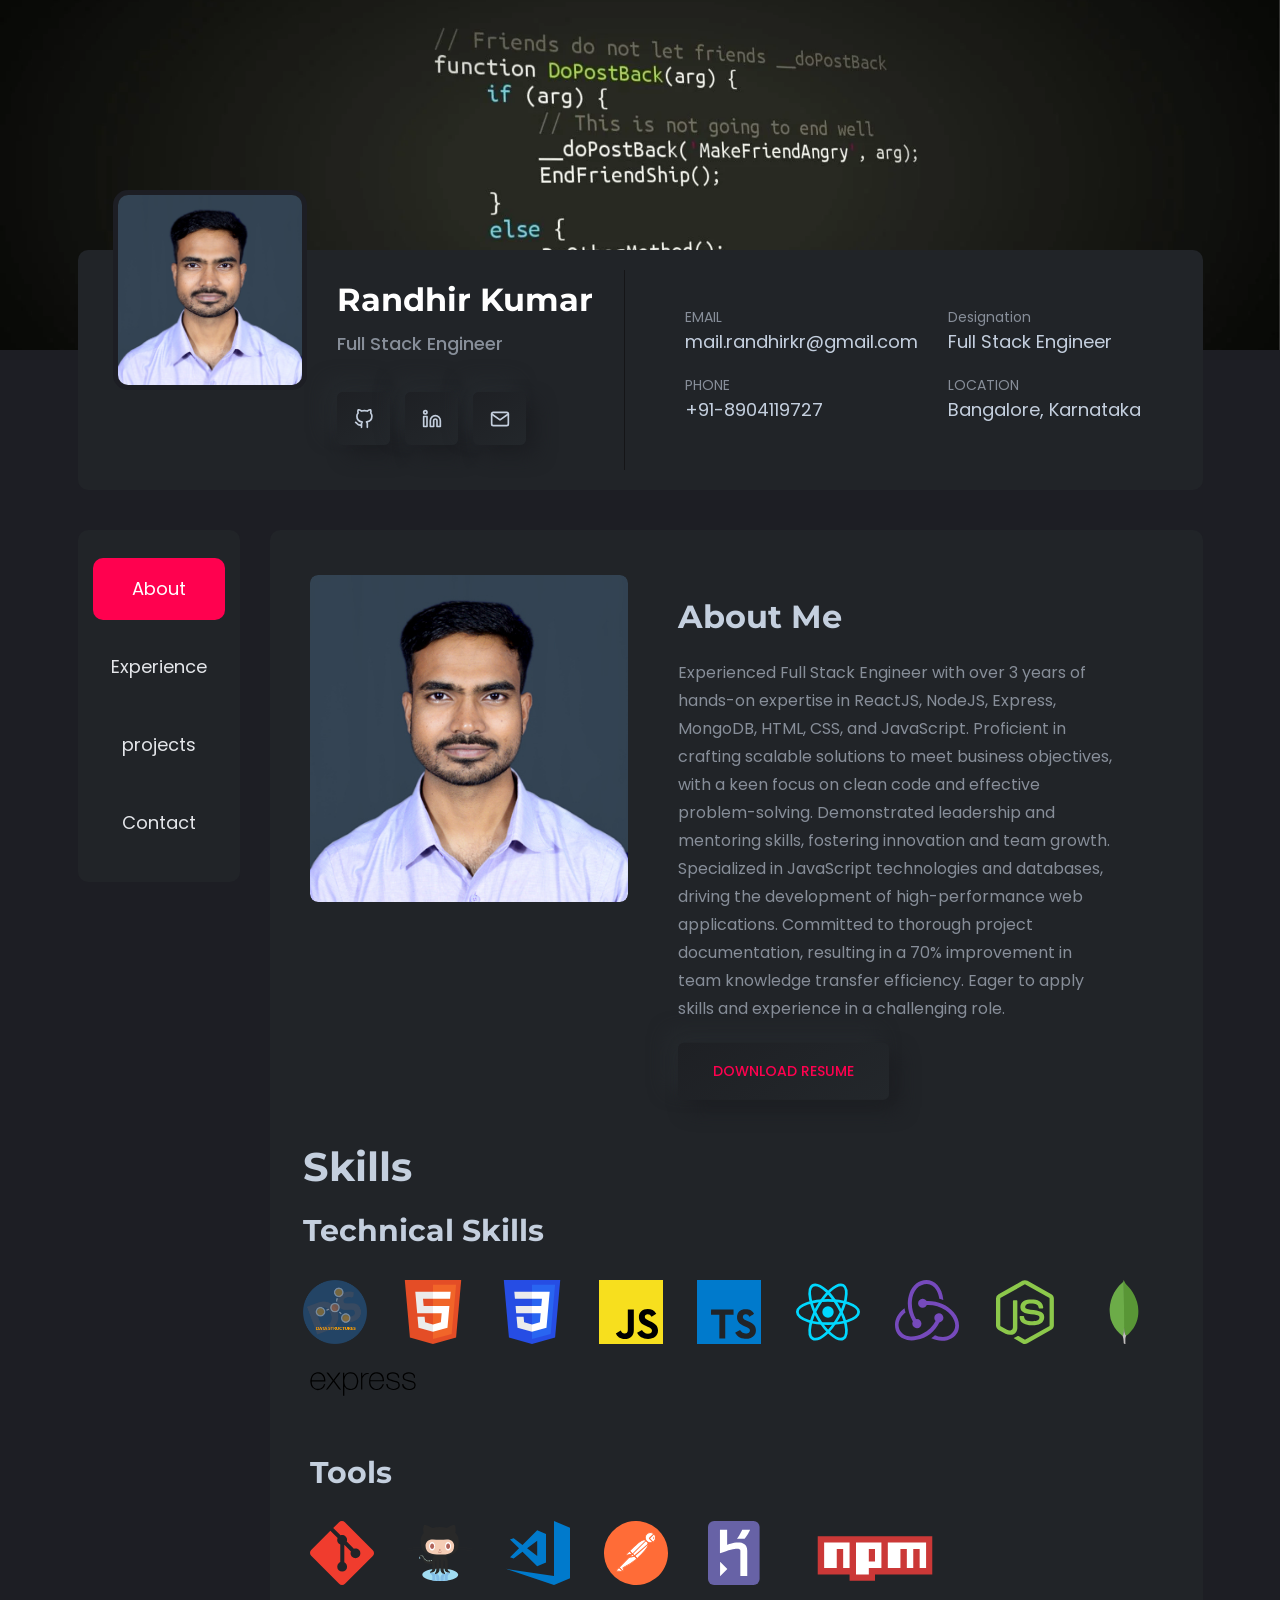
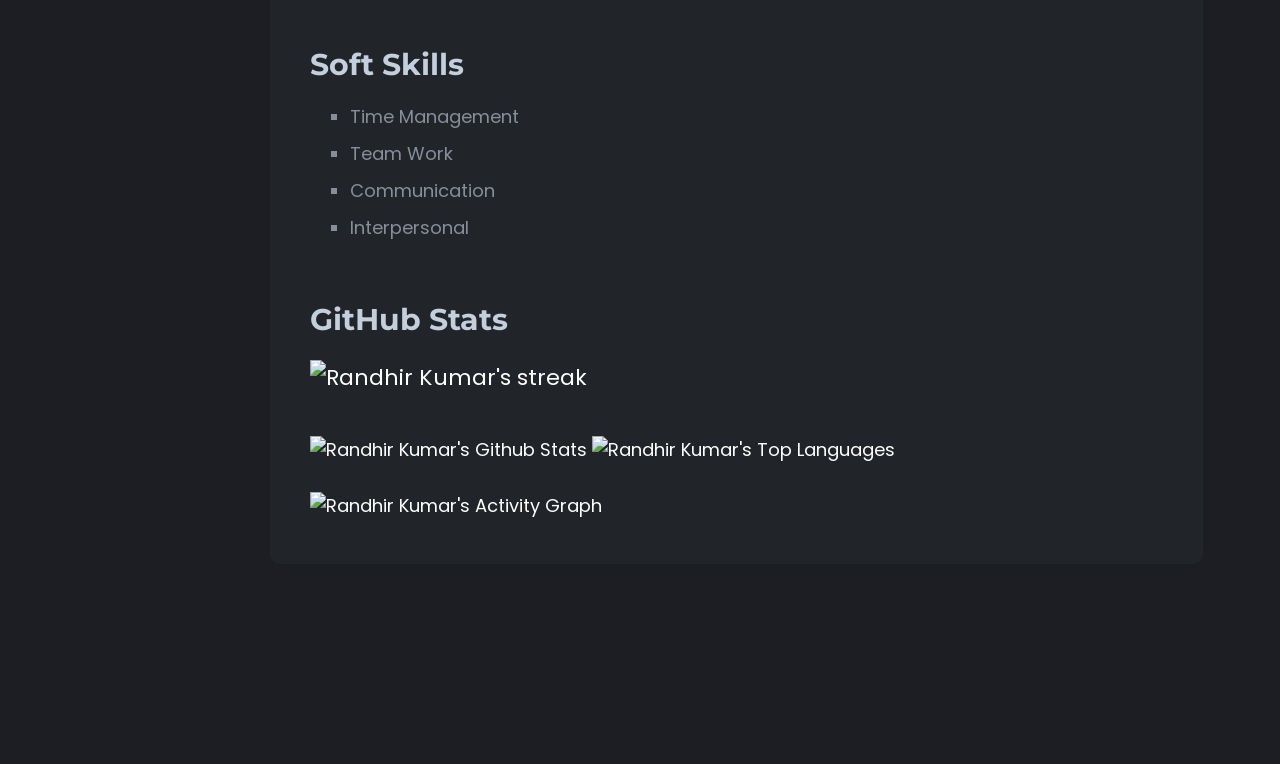
==== commit 06661de5: "experience page added" ====
--- a/index.html
+++ b/index.html
@@ -27,17 +27,13 @@
     <link rel="stylesheet" href="assets/css/plugins/feature.css" />
     <!-- Style css -->
     <link rel="stylesheet" href="assets/css/style.css" />
-    
 
     <!-- Optionally, include the theme (if you don't want to struggle to write the CSS) -->
     <link
-    rel="stylesheet"
-    href="https://unpkg.com/github-calendar@latest/dist/github-calendar-responsive.css"
+      rel="stylesheet"
+      href="https://unpkg.com/github-calendar@latest/dist/github-calendar-responsive.css"
     />
-    <script
-    src="https://unpkg.com/github-calendar@latest/dist/github-calendar.min.js">
-    </script>
-
+    <script src="https://unpkg.com/github-calendar@latest/dist/github-calendar.min.js"></script>
   </head>
 
   <body
@@ -60,24 +56,31 @@
                 </div>
                 <div class="header-info-content">
                   <h4 class="title">Randhir Kumar</h4>
-                  <div class="status-info">I am a problem solver</div>
+                  <div class="status-info">Full Stack Engineer</div>
                   <!-- social sharea area -->
                   <div class="social-share-style-1 border-none mt--40">
                     <ul class="social-share d-flex liststyle">
                       <li class="facebook">
-                        <a href="https://github.com/Randhir200/KFC-Clone" target="_blank"><i data-feather="github"></i></a>
+                        <a
+                          href="https://github.com/Randhir200/KFC-Clone"
+                          target="_blank"
+                          ><i data-feather="github"></i
+                        ></a>
                       </li>
                       <li class="instagram">
-                        <a href="https://www.linkedin.com/in/randhir-kumar-08b216225/" target="_blank">
+                        <a
+                          href="https://www.linkedin.com/in/randhir-kumar-08b216225/"
+                          target="_blank"
+                        >
                           <i data-feather="linkedin"></i>
                         </a>
                       </li>
                       <li class="linkedin">
-                        <a href="mailto:mail.randhirkr@gmail.com"
-                        target="_blank">
+                        <a
+                          href="mailto:mail.randhirkr@gmail.com"
+                          target="_blank"
+                        >
                           <i data-feather="mail"></i>
-                        </a>
-                      </li>
                         </a>
                       </li>
                     </ul>
@@ -96,10 +99,10 @@
                 </ul>
                 <ul class="rn-header-content two">
                   <li>
-                    <span class="overhead">ASPIRING</span>Full Stack Developer
+                    <span class="overhead">Designation</span>Full Stack Engineer
                   </li>
                   <li>
-                    <span class="overhead">LOCATION</span>Ranchi, Jharkhand
+                    <span class="overhead">LOCATION</span>Bangalore, Karnataka
                   </li>
                 </ul>
               </div>
@@ -143,27 +146,26 @@
                     <li class="nav-item">
                       <a
                         class="nav-link rn-nav"
+                        id="v-pills-settings-tabs"
+                        data-bs-toggle="tab"
+                        href="#v-pills-settings"
+                        role="tab"
+                        aria-selected="true"
+                        >Experience</a
+                      >
+                    </li>
+
+                    <li class="nav-item">
+                      <a
+                        class="nav-link rn-nav"
                         id="v-pills-wordpress-tab"
                         data-bs-toggle="tab"
                         href="#v-pills-Wordpress"
                         role="tab"
                         aria-selected="true"
-                        >Work</a
+                        >projects</a
                       >
                     </li>
-
-                    <!-- <li class="nav-item">
-                      <a
-                        class="nav-link rn-nav"
-                        id="v-pills-settings-tabs"
-                        data-bs-toggle="tab"
-                        href="#v-pills-settings"
-                        role="tab"
-                        aria-selected="true"
-                        >Blog</a
-                      >
-                    </li> -->
-
                     <li class="nav-item">
                       <a
                         class="nav-link rn-nav"
@@ -224,188 +226,264 @@
                                   <h2 class="title small-h2">About Me</h2>
                                 </div>
                                 <p class="discription color-body">
-                                  Have experience more than one three in web
-                                  designing and development also done
-                                  freelancing where understood the needs of the
-                                  clients and worked for them and delivered the
-                                  products on time having great experience in
-                                  this field.
+                                  Experienced Full Stack Engineer with over 3
+                                  years of hands-on expertise in ReactJS,
+                                  NodeJS, Express, MongoDB, HTML, CSS, and
+                                  JavaScript. Proficient in crafting scalable
+                                  solutions to meet business objectives, with a
+                                  keen focus on clean code and effective
+                                  problem-solving. Demonstrated leadership and
+                                  mentoring skills, fostering innovation and
+                                  team growth. Specialized in JavaScript
+                                  technologies and databases, driving the
+                                  development of high-performance web
+                                  applications. Committed to thorough project
+                                  documentation, resulting in a 70% improvement
+                                  in team knowledge transfer efficiency. Eager
+                                  to apply skills and experience in a
+                                  challenging role.
                                 </p>
 
                                 <a
                                   class="rn-btn"
-                                  href="./assets/pdf/Randhir-kumar-Resume.pdf" target="_blank"
+                                  href="./assets/pdf/Randhir-kumar-Resume.pdf"
+                                  target="_blank"
                                   download
                                   ><span>DOWNLOAD RESUME</span></a
                                 >
                               </div>
                             </div>
                           </div>
-                         <!-- resume area End -->
-                         <div class="row mt--50">
-                          <!-- Start Single Progressbar  -->
-                          <h4 class="maintitle"> Skills</h4>
-                          <h5 class="maintitle mt--30"> Technical Skills</h5>
-                            <div style="display:flex;gap:4%;flex-wrap: wrap;margin:auto;">
-
-                                <!-- Start Single Progress Charts -->
-                                <div class="progress-charts mt--10">
-                                    
-                                  <img width="64" height="64" src="./assets/images/icon/dsa.png" alt="DSA">
-                                 </div>
-                                 <!-- End Single Progress Charts -->
-
-                                 <!-- Start Single Progress Charts -->
-                                 <div class="progress-charts mt--10">
-                                  
-                                 <img src="./assets/images/icon/w3_html5-icon.svg" alt="">
-                                </div>
-                                <!-- End Single Progress Charts -->
-
-                                 <!-- Start Single Progress Charts -->
-                                 <div class="progress-charts mt--10">
-                                  
-                                 <img src="./assets/images/icon/w3_css-icon.svg" alt="">
-                                </div>
-                                <!-- End Single Progress Charts -->
-                                 <!-- Start Single Progress Charts -->
-                                 <div class="progress-charts mt--10">
-                                  <!-- <h6 class="heading heading-h6">Javascript</h6> -->
-                                 <img width="64" height="64" src="./assets/images/icon/javascript_96690a83df.svg" alt="">
-                                </div>
-                                <!-- End Single Progress Charts -->
-                                 <!-- Start Single Progress Charts -->
-                                 <div class="progress-charts mt--10">
-                                  
-                                 <img src="./assets/images/icon/typescriptlang-icon.svg" alt="">
-                                </div>
-                                <!-- End Single Progress Charts -->
-                                 <!-- Start Single Progress Charts -->
-                                 <div class="progress-charts mt--10">
-                                  
-                                 <img src="./assets/images/icon/reactjs-icon.svg" alt="">
-                                </div>
-                                <!-- End Single Progress Charts -->
-                                 <!-- Start Single Progress Charts -->
-                                 <div class="progress-charts mt--10">
-                                  
-                                  <img width="64" height="64" src="./assets/images/icon/redux.svg" alt="">
-                                 </div>
-                                 <!-- End Single Progress Charts -->
-                                <!-- Start Single Progress Charts -->
-                                 <div class="progress-charts mt--10">
-                                  
-                                 <img src="./assets/images/icon/nodejs-icon.svg" alt="">
-                                </div>
-                                <!-- End Single Progress Charts -->
-                                <!-- Start Single Progress Charts -->
-                                <div class="progress-charts mt--10">
-                                  
-                                 <img src="./assets/images/icon/mongodb-icon.svg" alt="">
-                                </div>
-                                <!-- End Single Progress Charts -->
-                                 <!-- Start Single Progress Charts -->
-                                 <div class="progress-charts mt--10">
-                                 
-                                 <img src="./assets/images/icon/expressjs-ar21.svg" alt="">
-                                </div>
-                                <!-- End Single Progress Charts -->
-                                 
+                          <!-- resume area End -->
+                          <div class="row mt--50">
+                            <!-- Start Single Progressbar  -->
+                            <h4 class="title" style="color:#c4cfde">Skills</h4>
+                            <h5 class="title" style="color:#c4cfde">Technical Skills</h5>
+                            <div
+                              style="
+                                display: flex;
+                                gap: 4%;
+                                flex-wrap: wrap;
+                                margin: auto;
+                              "
+                            >
+                              <!-- Start Single Progress Charts -->
+                              <div class="progress-charts mt--10">
+                                <img
+                                  width="64"
+                                  height="64"
+                                  src="./assets/images/icon/dsa.png"
+                                  alt="DSA"
+                                />
+                              </div>
+                              <!-- End Single Progress Charts -->
+
+                              <!-- Start Single Progress Charts -->
+                              <div class="progress-charts mt--10">
+                                <img
+                                  src="./assets/images/icon/w3_html5-icon.svg"
+                                  alt=""
+                                />
+                              </div>
+                              <!-- End Single Progress Charts -->
+
+                              <!-- Start Single Progress Charts -->
+                              <div class="progress-charts mt--10">
+                                <img
+                                  src="./assets/images/icon/w3_css-icon.svg"
+                                  alt=""
+                                />
+                              </div>
+                              <!-- End Single Progress Charts -->
+                              <!-- Start Single Progress Charts -->
+                              <div class="progress-charts mt--10">
+                                <!-- <h6 class="heading heading-h6">Javascript</h6> -->
+                                <img
+                                  width="64"
+                                  height="64"
+                                  src="./assets/images/icon/javascript_96690a83df.svg"
+                                  alt=""
+                                />
+                              </div>
+                              <!-- End Single Progress Charts -->
+                              <!-- Start Single Progress Charts -->
+                              <div class="progress-charts mt--10">
+                                <img
+                                  src="./assets/images/icon/typescriptlang-icon.svg"
+                                  alt=""
+                                />
+                              </div>
+                              <!-- End Single Progress Charts -->
+                              <!-- Start Single Progress Charts -->
+                              <div class="progress-charts mt--10">
+                                <img
+                                  src="./assets/images/icon/reactjs-icon.svg"
+                                  alt=""
+                                />
+                              </div>
+                              <!-- End Single Progress Charts -->
+                              <!-- Start Single Progress Charts -->
+                              <div class="progress-charts mt--10">
+                                <img
+                                  width="64"
+                                  height="64"
+                                  src="./assets/images/icon/redux.svg"
+                                  alt=""
+                                />
+                              </div>
+                              <!-- End Single Progress Charts -->
+                              <!-- Start Single Progress Charts -->
+                              <div class="progress-charts mt--10">
+                                <img
+                                  src="./assets/images/icon/nodejs-icon.svg"
+                                  alt=""
+                                />
+                              </div>
+                              <!-- End Single Progress Charts -->
+                              <!-- Start Single Progress Charts -->
+                              <div class="progress-charts mt--10">
+                                <img
+                                  src="./assets/images/icon/mongodb-icon.svg"
+                                  alt=""
+                                />
+                              </div>
+                              <!-- End Single Progress Charts -->
+                              <!-- Start Single Progress Charts -->
+                              <div class="progress-charts mt--10">
+                                <img
+                                  src="./assets/images/icon/expressjs-ar21.svg"
+                                  alt=""
+                                />
+                              </div>
+                              <!-- End Single Progress Charts -->
                             </div>
-                        
-                          <!-- Start Single Progressbar  -->
-                          <div class="col-lg-12 col-md-6 col-12 mt--40">
-                            <div class="progress-wrapper">
-                              <div class="content">
-                                <h5 class="maintitle">Tools</h5>
-                                <div style="display:flex;gap:4%;flex-wrap: wrap;margin:auto;">
-                               
-
-                                  <!-- Start Single Progress Charts -->
-                                  <div class="progress-charts mt--10">
-                                   
-                                  <img src="./assets/images/icon/git-scm-icon.svg" alt="">
-                                 </div>
-                                 <!-- End Single Progress Charts -->
-
-                                  <!-- Start Single Progress Charts -->
-                                  <div class="progress-charts mt--10">
-                                   
-                                  <img src="./assets/images/icon/github-icon.svg" alt="">
-                                 </div>
-                                 <!-- End Single Progress Charts -->
-                               
-                                  <!-- Start Single Progress Charts -->
-                                  <div class="progress-charts mt--10">
-                                   
-                                  <img src="./assets/images/icon/visualstudio_code-icon.svg" alt="">
-                                 </div>
-                                 <!-- End Single Progress Charts -->
-                                 <!-- Start Single Progress Charts -->
-                                 <div class="progress-charts mt--10">
-                                   
-                                  <img src="./assets/images/icon/getpostman-icon.svg" alt="">
-                                 </div>
-                                 <!-- End Single Progress Charts -->
-                                 <!-- Start Single Progress Charts -->
-                                 <div class="progress-charts mt--10">
-                                   
-                                  <img height="100" src="./assets/images/icon/heroku-icon.svg" alt="">
-                                 </div>
-                                 <!-- End Single Progress Charts -->
-                                 <!-- Start Single Progress Charts -->
-                                 <div class="progress-charts mt--10">
-                                   
-                                  <img width="150" src="./assets/images/icon/npmjs-ar21.svg" alt="">
-                                 </div>
-                                 <!-- End Single Progress Charts -->
-                                
-                                  
-                             </div>
-                               
-                        </div>
-                      </div>
-                    </div>
-                    <!-- End about Area -->
-                    <!-- Start Single Progressbar  -->
-                    <div class="col-lg-12 col-md-6 col-12 mt--50">
-                      <div class="progress-wrapper">
-                        <div class="content">
-                          <h5 class="maintitle">Soft Skills</h5>
-                          <ul>
-                            <li>Time Management</li>
-                            <li>Team Work</li>
-                            <li>Communication</li>
-                            <li>Interpersonal</li>
-                          </ul>
-                         
-                  </div>
-                </div>
-              </div>
-             <!-- github stats -->
-              <div class="col-lg-12 col-md-6 col-12 mt--50">
-                <div class="progress-wrapper">
-                  <div class="content">
-                    <h5 class="maintitle">GitHub Stats</h5>
-                    <p>
-                       <a href="https://github.com/Randhir200/github-readme-streak-stats">
-                           <img title="🔥 Get streak stats for your profile at git.io/streak-stats" alt="Randhir Kumar's streak" src="https://github-readme-streak-stats.herokuapp.com/?user=Randhir200&theme=black-ice&hide_border=true&stroke=0000&background=060A0CD0"/>
-                       </a>
-                   </p>
-                       <a href="https://github.com/Randhir200/github-readme-stats"><img alt="Randhir Kumar's Github Stats" src="https://github-readme-stats.vercel.app/api?username=Randhir200&show_icons=true&count_private=true&theme=react&hide_border=true&bg_color=0D1117" /></a>
-                     <a href="https://github.com/Randhir200/github-readme-stats"><img alt="Randhir Kumar's Top Languages" src="https://github-readme-stats.vercel.app/api/top-langs/?username=Randhir200&langs_count=8&count_private=true&layout=compact&theme=react&hide_border=true&bg_color=0D1117" /></a>
-                     <br/>
-                                    
-                   <br/>    
-                <a href="https://github.com/Randhir200/github-readme-activity-graph"><img alt="Randhir Kumar's Activity Graph" src="https://activity-graph.herokuapp.com/graph?username=Randhir200&bg_color=0D1117&color=5BCDEC&line=5BCDEC&point=FFFFFF&hide_border=true" /></a> 
-    
-                  </div>
-                  </div>
-              </div>
-              <!-- End about Area -->
-
-
-                  </div>
+
+                            <!-- Start Single Progressbar  -->
+                            <div class="col-lg-12 col-md-6 col-12 mt--40">
+                              <div class="progress-wrapper">
+                                <div class="content">
+                                  <h5 class="maintitle" style="color:#c4cfde">Tools</h5>
+                                  <div
+                                    style="
+                                      display: flex;
+                                      gap: 4%;
+                                      flex-wrap: wrap;
+                                      margin: auto;
+                                    "
+                                  >
+                                    <!-- Start Single Progress Charts -->
+                                    <div class="progress-charts mt--10">
+                                      <img
+                                        src="./assets/images/icon/git-scm-icon.svg"
+                                        alt=""
+                                      />
+                                    </div>
+                                    <!-- End Single Progress Charts -->
+
+                                    <!-- Start Single Progress Charts -->
+                                    <div class="progress-charts mt--10">
+                                      <img
+                                        src="./assets/images/icon/github-icon.svg"
+                                        alt=""
+                                      />
+                                    </div>
+                                    <!-- End Single Progress Charts -->
+
+                                    <!-- Start Single Progress Charts -->
+                                    <div class="progress-charts mt--10">
+                                      <img
+                                        src="./assets/images/icon/visualstudio_code-icon.svg"
+                                        alt=""
+                                      />
+                                    </div>
+                                    <!-- End Single Progress Charts -->
+                                    <!-- Start Single Progress Charts -->
+                                    <div class="progress-charts mt--10">
+                                      <img
+                                        src="./assets/images/icon/getpostman-icon.svg"
+                                        alt=""
+                                      />
+                                    </div>
+                                    <!-- End Single Progress Charts -->
+                                    <!-- Start Single Progress Charts -->
+                                    <div class="progress-charts mt--10">
+                                      <img
+                                        height="100"
+                                        src="./assets/images/icon/heroku-icon.svg"
+                                        alt=""
+                                      />
+                                    </div>
+                                    <!-- End Single Progress Charts -->
+                                    <!-- Start Single Progress Charts -->
+                                    <div class="progress-charts mt--10">
+                                      <img
+                                        width="150"
+                                        src="./assets/images/icon/npmjs-ar21.svg"
+                                        alt=""
+                                      />
+                                    </div>
+                                    <!-- End Single Progress Charts -->
+                                  </div>
+                                </div>
+                              </div>
+                            </div>
+                            <!-- End about Area -->
+                            <!-- Start Single Progressbar  -->
+                            <div class="col-lg-12 col-md-6 col-12 mt--50">
+                              <div class="progress-wrapper">
+                                <div class="content">
+                                  <h5 class="maintitle" style="color:#c4cfde">Soft Skills</h5>
+                                  <ul>
+                                    <li>Time Management</li>
+                                    <li>Team Work</li>
+                                    <li>Communication</li>
+                                    <li>Interpersonal</li>
+                                  </ul>
+                                </div>
+                              </div>
+                            </div>
+                            <!-- github stats -->
+                            <div class="col-lg-12 col-md-6 col-12 mt--50">
+                              <div class="progress-wrapper">
+                                <div class="content">
+                                  <h5 class="maintitle" style="color:#c4cfde">GitHub Stats</h5>
+                                  <p>
+                                    <a
+                                      href="https://github.com/Randhir200/github-readme-streak-stats"
+                                    >
+                                      <img
+                                        title="🔥 Get streak stats for your profile at git.io/streak-stats"
+                                        alt="Randhir Kumar's streak"
+                                        src="https://github-readme-streak-stats.herokuapp.com/?user=Randhir200&theme=black-ice&hide_border=true&stroke=0000&background=060A0CD0"
+                                      />
+                                    </a>
+                                  </p>
+                                  <a
+                                    href="https://github.com/Randhir200/github-readme-stats"
+                                    ><img
+                                      alt="Randhir Kumar's Github Stats"
+                                      src="https://github-readme-stats.vercel.app/api?username=Randhir200&show_icons=true&count_private=true&theme=react&hide_border=true&bg_color=0D1117"
+                                  /></a>
+                                  <a
+                                    href="https://github.com/Randhir200/github-readme-stats"
+                                    ><img
+                                      alt="Randhir Kumar's Top Languages"
+                                      src="https://github-readme-stats.vercel.app/api/top-langs/?username=Randhir200&langs_count=8&count_private=true&layout=compact&theme=react&hide_border=true&bg_color=0D1117"
+                                  /></a>
+                                  <br />
+
+                                  <br />
+                                  <a
+                                    href="https://github.com/Randhir200/github-readme-activity-graph"
+                                    ><img
+                                      alt="Randhir Kumar's Activity Graph"
+                                      src="https://activity-graph.herokuapp.com/graph?username=Randhir200&bg_color=0D1117&color=5BCDEC&line=5BCDEC&point=FFFFFF&hide_border=true"
+                                  /></a>
+                                </div>
+                              </div>
+                            </div>
+                            <!-- End about Area -->
+                          </div>
                         </div>
                       </div>
                       <!-- End about Area -->
@@ -427,7 +505,7 @@
                                 <div class="col-lg-6 col-md-12 col-12">
                                   <div class="content">
                                     <!-- <span class="subtitle">2007 - 2010</span> -->
-                                    <h4 class="maintitle">Education</h4>
+                                    <h4 class="maintitle" style="color:#c4cfde">Education</h4>
                                     <div
                                       class="experience-list padding-none border-none"
                                     >
@@ -769,11 +847,7 @@
                               data-aos-once="true"
                               class="col-lg-12 col-xl-12 col-md-6 col-12 mt--30 mt_md--30 mt_sm--30"
                             >
-                              <div
-                                class="rn-portfolio"
-                                data-bs-toggle="modal"
-                                
-                              >
+                              <div class="rn-portfolio" data-bs-toggle="modal">
                                 <div class="inner">
                                   <div class="thumbnail">
                                     <a href="javascript:void(0)">
@@ -786,7 +860,7 @@
                                   <div class="content">
                                     <div class="category-info">
                                       <div class="category-list">
-                                        <a href="javascript:void(0)">Website</a>
+                                        <a href="javascript:void(0)" style=" pointer-events: none;">Website</a>
                                       </div>
                                       <div class="meta">
                                         <!-- <span
@@ -798,207 +872,283 @@
                                       </div>
                                     </div>
                                     <h4 class="title">
-                                      <a href="javascript:void(0)"
+                                      <a href="javascript:void(0)" style=" pointer-events: none;"
                                         >Tracking Time Website clone.
-                                     </a>
-                                   </h4>
-                                   <p class="mb--0">
-                                    This is a time-tracking website clone that we made during the construct week at Masai School. You can put your daily tasks to do and also you can track your workouts on the website.
-                                   </p>
-                                 
-                                    <h4 class="title"> 
-                                      <a href="javascript:void(0)">
+                                      </a>
+                                    </h4>
+                                    <p class="mb--0">
+                                      This is a time-tracking website clone that
+                                      we made during the construct week at Masai
+                                      School. You can put your daily tasks to do
+                                      and also you can track your workouts on
+                                      the website.
+                                    </p>
+
+                                    <h4 class="title">
+                                      <a href="javascript:void(0)" style=" pointer-events: none;">
                                         Tech Stack
                                       </a>
                                     </h4>
-                                    <div class="row" style="margin-left:1px" >
+                                    <div class="row" style="margin-left: 1px">
                                       <!-- Start Single Progressbar  -->
-                                      <div style="display:flex;gap:4%;flex-wrap: wrap;margin:auto;">
-
-
-                                 <!-- Start Single Progress Charts -->
-                                 <div class="progress-charts mt--10">
-                                  
-                                 <img src="./assets/images/icon/w3_html5-icon.svg" alt="">
-                                </div>
-                                <!-- End Single Progress Charts -->
-
-                                 <!-- Start Single Progress Charts -->
-                                 <div class="progress-charts mt--10">
-                                  
-                                 <img src="./assets/images/icon/w3_css-icon.svg" alt="">
-                                </div>
-                                <!-- End Single Progress Charts -->
-                                 <!-- Start Single Progress Charts -->
-                                 <div class="progress-charts mt--10">
-                                  <!-- <h6 class="heading heading-h6">Javascript</h6> -->
-                                 <img width="64" height="64" src="./assets/images/icon/javascript_96690a83df.svg" alt="">
-                                </div>
-                                <!-- End Single Progress Charts -->
-                                
-                                 <!-- Start Single Progress Charts -->
-                                 <div class="progress-charts mt--10">
-                                  
-                                 <img src="./assets/images/icon/reactjs-icon.svg" alt="">
-                                </div>
-                                <!-- End Single Progress Charts -->
-                                 <!-- Start Single Progress Charts -->
-                                 <div class="progress-charts mt--10">
-                                  
-                                  <img width="64" height="64" src="./assets/images/icon/redux.svg" alt="">
-                                 </div>
-                                 <!-- End Single Progress Charts -->
-                                <!-- Start Single Progress Charts -->
-                                 <div class="progress-charts mt--10">
-                                  
-                                 <img src="./assets/images/icon/nodejs-icon.svg" alt="">
-                                </div>
-                                <!-- End Single Progress Charts -->
-                                <!-- Start Single Progress Charts -->
-                                <div class="progress-charts mt--10">
-                                 
-                                  <img src="./assets/images/icon/expressjs-ar21.svg" alt="">
-                                 </div>
-                                 <!-- End Single Progress Charts -->
-                                <!-- Start Single Progress Charts -->
-                                <div class="progress-charts mt--10">
-                                  
-                                 <img src="./assets/images/icon/mongodb-icon.svg" alt="">
-                                </div>
-                                <!-- End Single Progress Charts -->
-                                 
-                                   </div>
-                               </div>
-
-                        
-                                <div class=" row button-group mt--20">
-                                  <div class="center col-lg-12 col-xl-4 col-md-6">
-                                  <a href="https://github.com/Randhir200/expert-hand-9078" target="_blank" class="rn-btn thumbs-icon">
-                                    <span>Source Code</span>
-                                    <i data-feather="github"></i>
-                                  </a>
-                              </div>
-                              <div class="center col-lg-12 col-xl-4 col-md-6">
-                              <a href="https://time-tracking-clone.netlify.app/" target="_blank" class="rn-btn">
-                                <span>VIEW PROJECT</span>
-                                <i data-feather="chevron-right"></i>
-                              </a>
-                              </div>
-                  </div>
-                              
+                                      <div
+                                        style="
+                                          display: flex;
+                                          gap: 4%;
+                                          flex-wrap: wrap;
+                                          margin: auto;
+                                        "
+                                      >
+                                        <!-- Start Single Progress Charts -->
+                                        <div class="progress-charts mt--10">
+                                          <img
+                                            src="./assets/images/icon/w3_html5-icon.svg"
+                                            alt=""
+                                          />
+                                        </div>
+                                        <!-- End Single Progress Charts -->
+
+                                        <!-- Start Single Progress Charts -->
+                                        <div class="progress-charts mt--10">
+                                          <img
+                                            src="./assets/images/icon/w3_css-icon.svg"
+                                            alt=""
+                                          />
+                                        </div>
+                                        <!-- End Single Progress Charts -->
+                                        <!-- Start Single Progress Charts -->
+                                        <div class="progress-charts mt--10">
+                                          <!-- <h6 class="heading heading-h6">Javascript</h6> -->
+                                          <img
+                                            width="64"
+                                            height="64"
+                                            src="./assets/images/icon/javascript_96690a83df.svg"
+                                            alt=""
+                                          />
+                                        </div>
+                                        <!-- End Single Progress Charts -->
+
+                                        <!-- Start Single Progress Charts -->
+                                        <div class="progress-charts mt--10">
+                                          <img
+                                            src="./assets/images/icon/reactjs-icon.svg"
+                                            alt=""
+                                          />
+                                        </div>
+                                        <!-- End Single Progress Charts -->
+                                        <!-- Start Single Progress Charts -->
+                                        <div class="progress-charts mt--10">
+                                          <img
+                                            width="64"
+                                            height="64"
+                                            src="./assets/images/icon/redux.svg"
+                                            alt=""
+                                          />
+                                        </div>
+                                        <!-- End Single Progress Charts -->
+                                        <!-- Start Single Progress Charts -->
+                                        <div class="progress-charts mt--10">
+                                          <img
+                                            src="./assets/images/icon/nodejs-icon.svg"
+                                            alt=""
+                                          />
+                                        </div>
+                                        <!-- End Single Progress Charts -->
+                                        <!-- Start Single Progress Charts -->
+                                        <div class="progress-charts mt--10">
+                                          <img
+                                            src="./assets/images/icon/expressjs-ar21.svg"
+                                            alt=""
+                                          />
+                                        </div>
+                                        <!-- End Single Progress Charts -->
+                                        <!-- Start Single Progress Charts -->
+                                        <div class="progress-charts mt--10">
+                                          <img
+                                            src="./assets/images/icon/mongodb-icon.svg"
+                                            alt=""
+                                          />
+                                        </div>
+                                        <!-- End Single Progress Charts -->
+                                      </div>
+                                    </div>
+
+                                    <div class="row button-group mt--20">
+                                      <div
+                                        class="center col-lg-12 col-xl-4 col-md-6"
+                                      >
+                                        <a
+                                          href="https://github.com/Randhir200/expert-hand-9078"
+                                          target="_blank"
+                                          class="rn-btn thumbs-icon"
+                                        >
+                                          <span>Source Code</span>
+                                          <i data-feather="github"></i>
+                                        </a>
+                                      </div>
+                                      <div
+                                        class="center col-lg-12 col-xl-4 col-md-6"
+                                      >
+                                        <a
+                                          href="https://time-tracking-clone.netlify.app/"
+                                          target="_blank"
+                                          class="rn-btn"
+                                        >
+                                          <span>VIEW PROJECT</span>
+                                          <i data-feather="chevron-right"></i>
+                                        </a>
+                                      </div>
+                                    </div>
                                   </div>
                                 </div>
                               </div>
                             </div>
                             <!-- End Single Portfolio -->
 
-                             <!-- Start Single Portfolio -->
-                             <div
-                             data-aos="fade-up"
-                             data-aos-delay="500"
-                             data-aos-once="true"
-                             class="col-lg-12 col-xl-12 col-md-6 col-12 mt--30 mt_md--30 mt_sm--30"
-                           >
-                             <div
-                               class="rn-portfolio"
-                               data-bs-toggle="modal"
-                             >
-                               <div class="inner">
-                                 <div class="thumbnail">
-                                   <a href="javascript:void(0)">
-                                     <img
-                                       src="assets/images/projects/dotnkey.PNG"
-                                       alt="Personal Portfolio Images"
-                                     />
-                                   </a>
-                                 </div>
-                                 <div class="content">
-                                   <div class="category-info">
-                                     <div class="category-list">
-                                       <a href="javascript:void(0)">Website</a>
-                                     </div>
-                                     <div class="meta">
-                                       <!-- <span
+                            <!-- Start Single Portfolio -->
+                            <div
+                              data-aos="fade-up"
+                              data-aos-delay="500"
+                              data-aos-once="true"
+                              class="col-lg-12 col-xl-12 col-md-6 col-12 mt--30 mt_md--30 mt_sm--30"
+                            >
+                              <div class="rn-portfolio" data-bs-toggle="modal">
+                                <div class="inner">
+                                  <div class="thumbnail">
+                                    <a href="javascript:void(0)">
+                                      <img
+                                        src="assets/images/projects/dotnkey.PNG"
+                                        alt="Personal Portfolio Images"
+                                      />
+                                    </a>
+                                  </div>
+                                  <div class="content">
+                                    <div class="category-info">
+                                      <div class="category-list">
+                                        <a href="javascript:void(0)" style=" pointer-events: none;">Website</a>
+                                      </div>
+                                      <div class="meta">
+                                        <!-- <span
                                          ><a href="javascript:void(0)"
                                            ><i class="feather-heart"></i
                                          ></a>
                                          630</span
                                        > -->
-                                     </div>
-                                   </div>
-                                   <h4 class="title">
-                                     <a href="javascript:void(0)"
-                                       >DOT & KEY Website clone.
-                                       <i class="feather-arrow-up-right"></i
-                                     ></a>
-                                   </h4>
-                                   <p class="mb--0">
-                                    This is a sample application that demonstrates an E-commerce website using ReactJs and JSON-server, The application loads products from JSON-server and displays them on the webpage. Users can select to display products in different categories such as different ratings as well ascending and descending order in price. Users can click on any product to add to the cart, and from the cart, users can customize their products as well, Authentication functionality also be added in this project.
+                                      </div>
+                                    </div>
+                                    <h4 class="title">
+                                      <a href="javascript:void(0)" style=" pointer-events: none;"
+                                        >DOT & KEY Website clone.
+                                        <i class="feather-arrow-up-right"></i
+                                      ></a>
+                                    </h4>
+                                    <p class="mb--0">
+                                      This is a sample application that
+                                      demonstrates an E-commerce website using
+                                      ReactJs and JSON-server, The application
+                                      loads products from JSON-server and
+                                      displays them on the webpage. Users can
+                                      select to display products in different
+                                      categories such as different ratings as
+                                      well ascending and descending order in
+                                      price. Users can click on any product to
+                                      add to the cart, and from the cart, users
+                                      can customize their products as well,
+                                      Authentication functionality also be added
+                                      in this project.
                                     </p>
-                                  
-                                     <h4 class="title"> 
-                                       <a href="javascript:void(0)">
-                                         Tech Stack
-                                       </a>
-                                     </h4>
-                                     <div class="row" style="margin-left:1px" >
-                                       <!-- Start Single Progressbar  -->
-                                       <div style="display:flex;gap:4%;flex-wrap: wrap;margin:auto;">
- 
- 
-                                  <!-- Start Single Progress Charts -->
-                                  <div class="progress-charts mt--10">
-                                   
-                                  <img src="./assets/images/icon/w3_html5-icon.svg" alt="">
-                                 </div>
-                                 <!-- End Single Progress Charts -->
- 
-                                  <!-- Start Single Progress Charts -->
-                                  <div class="progress-charts mt--10">
-                                   
-                                  <img src="./assets/images/icon/w3_css-icon.svg" alt="">
-                                 </div>
-                                 <!-- End Single Progress Charts -->
-                                  <!-- Start Single Progress Charts -->
-                                  <div class="progress-charts mt--10">
-                                   <!-- <h6 class="heading heading-h6">Javascript</h6> -->
-                                  <img width="64" height="64" src="./assets/images/icon/javascript_96690a83df.svg" alt="">
-                                 </div>
-                                 <!-- End Single Progress Charts -->
-                                 
-                                  <!-- Start Single Progress Charts -->
-                                  <div class="progress-charts mt--10">
-                                   
-                                  <img src="./assets/images/icon/reactjs-icon.svg" alt="">
-                                 </div>
-                                 <!-- End Single Progress Charts -->
-                                  <!-- Start Single Progress Charts -->
-                                  <div class="progress-charts mt--10">
-                                   
-                                   <img width="64" height="64" src="./assets/images/icon/redux.svg" alt="">
+
+                                    <h4 class="title">
+                                      <a href="javascript:void(0)" style=" pointer-events: none;">
+                                        Tech Stack
+                                      </a>
+                                    </h4>
+                                    <div class="row" style="margin-left: 1px">
+                                      <!-- Start Single Progressbar  -->
+                                      <div
+                                        style="
+                                          display: flex;
+                                          gap: 4%;
+                                          flex-wrap: wrap;
+                                          margin: auto;
+                                        "
+                                      >
+                                        <!-- Start Single Progress Charts -->
+                                        <div class="progress-charts mt--10">
+                                          <img
+                                            src="./assets/images/icon/w3_html5-icon.svg"
+                                            alt=""
+                                          />
+                                        </div>
+                                        <!-- End Single Progress Charts -->
+
+                                        <!-- Start Single Progress Charts -->
+                                        <div class="progress-charts mt--10">
+                                          <img
+                                            src="./assets/images/icon/w3_css-icon.svg"
+                                            alt=""
+                                          />
+                                        </div>
+                                        <!-- End Single Progress Charts -->
+                                        <!-- Start Single Progress Charts -->
+                                        <div class="progress-charts mt--10">
+                                          <!-- <h6 class="heading heading-h6">Javascript</h6> -->
+                                          <img
+                                            width="64"
+                                            height="64"
+                                            src="./assets/images/icon/javascript_96690a83df.svg"
+                                            alt=""
+                                          />
+                                        </div>
+                                        <!-- End Single Progress Charts -->
+
+                                        <!-- Start Single Progress Charts -->
+                                        <div class="progress-charts mt--10">
+                                          <img
+                                            src="./assets/images/icon/reactjs-icon.svg"
+                                            alt=""
+                                          />
+                                        </div>
+                                        <!-- End Single Progress Charts -->
+                                        <!-- Start Single Progress Charts -->
+                                        <div class="progress-charts mt--10">
+                                          <img
+                                            width="64"
+                                            height="64"
+                                            src="./assets/images/icon/redux.svg"
+                                            alt=""
+                                          />
+                                        </div>
+                                        <!-- End Single Progress Charts -->
+                                      </div>
+                                    </div>
+                                    <div class="row button-group mt--20">
+                                      <div class="col-lg-12 col-xl-4 col-md-6">
+                                        <a
+                                          href="https://github.com/Randhir200/detailed-match-4192.git"
+                                          target="_blank"
+                                          class="rn-btn thumbs-icon"
+                                        >
+                                          <span>Source Code</span>
+                                          <i data-feather="github"></i>
+                                        </a>
+                                      </div>
+                                      <div class="col-lg-12 col-xl-4 col-md-6">
+                                        <a
+                                          href="https://dotnkeyclone.netlify.app/"
+                                          target="_blank"
+                                          class="rn-btn"
+                                        >
+                                          <span>VIEW PROJECT</span>
+                                          <i data-feather="chevron-right"></i>
+                                        </a>
+                                      </div>
+                                    </div>
                                   </div>
-                                  <!-- End Single Progress Charts -->
-                                    </div>
-                                </div>
-                                   <div class="row button-group mt--20">
-                                     <div class="col-lg-12 col-xl-4 col-md-6">
-                                     <a href="https://github.com/Randhir200/detailed-match-4192.git" target="_blank" class="rn-btn thumbs-icon">
-                                       <span>Source Code</span>
-                                       <i data-feather="github"></i>
-                                     </a>
-                                    </div>
-                                     <div class="col-lg-12 col-xl-4 col-md-6">
-                                     <a href="https://dotnkeyclone.netlify.app/"  target="_blank"class="rn-btn">
-                                       <span>VIEW PROJECT</span>
-                                       <i data-feather="chevron-right"></i>
-                                     </a>
-                                     </div>
-                                   </div>
-                                 </div>
-                               </div>
-                             </div>
-                           </div>
-                           <!-- End Single Portfolio -->
+                                </div>
+                              </div>
+                            </div>
+                            <!-- End Single Portfolio -->
 
                             <!-- Start Single Portfolio -->
                             <div
@@ -1007,10 +1157,7 @@
                               data-aos-once="true"
                               class="col-lg-12 col-xl-12 col-md-6 col-12 mt--30 mt_md--30 mt_sm--30"
                             >
-                              <div
-                                class="rn-portfolio"
-                                data-bs-toggle="modal"
-                              >
+                              <div class="rn-portfolio" data-bs-toggle="modal">
                                 <div class="inner">
                                   <div class="thumbnail">
                                     <a href="javascript:void(0)">
@@ -1023,7 +1170,7 @@
                                   <div class="content">
                                     <div class="category-info">
                                       <div class="category-list">
-                                        <a href="javascript:void(0)">Website</a>
+                                        <a href="javascript:void(0)" style=" pointer-events: none;">Website</a>
                                       </div>
                                       <div class="meta">
                                         <!-- <span
@@ -1035,60 +1182,85 @@
                                       </div>
                                     </div>
                                     <h4 class="title">
-                                      <a href="javascript:void(0)"
+                                      <a href="javascript:void(0)" style=" pointer-events: none;"
                                         >GeekBuying Website Clone.<i
                                           class="feather-arrow-up-right"
                                         ></i
                                       ></a>
                                     </h4>
                                     <p class="mb--0">
-Geekbuying.com is an e-commerce website clone, through the website you can buy electronics products, Developed along with a team of 6 members in 5 days.
-                                     </p>
-                                   
-                                      <h4 class="title"> 
-                                        <a href="javascript:void(0)">
-                                          Tech Stack
-                                        </a>
-                                      </h4>
-                                      <div class="row" style="margin-left:1px" >
-                                        <!-- Start Single Progressbar  -->
-                                        <div style="display:flex;gap:4%;flex-wrap: wrap;margin:auto;">
-  
-  
-                                   <!-- Start Single Progress Charts -->
-                                   <div class="progress-charts mt--10">
-                                    
-                                   <img src="./assets/images/icon/w3_html5-icon.svg" alt="">
-                                  </div>
-                                  <!-- End Single Progress Charts -->
-  
-                                   <!-- Start Single Progress Charts -->
-                                   <div class="progress-charts mt--10">
-                                    
-                                   <img src="./assets/images/icon/w3_css-icon.svg" alt="">
-                                  </div>
-                                  <!-- End Single Progress Charts -->
-                                   <!-- Start Single Progress Charts -->
-                                   <div class="progress-charts mt--10">
-                                    <!-- <h6 class="heading heading-h6">Javascript</h6> -->
-                                   <img width="64" height="64" src="./assets/images/icon/javascript_96690a83df.svg" alt="">
-                                  </div>
-                                  <!-- End Single Progress Charts -->                       
-                                     </div>
-                                 </div>
+                                      Geekbuying.com is an e-commerce website
+                                      clone, through the website you can buy
+                                      electronics products, Developed along with
+                                      a team of 6 members in 5 days.
+                                    </p>
+
+                                    <h4 class="title">
+                                      <a href="javascript:void(0)">
+                                        Tech Stack
+                                      </a>
+                                    </h4>
+                                    <div class="row" style="margin-left: 1px">
+                                      <!-- Start Single Progressbar  -->
+                                      <div
+                                        style="
+                                          display: flex;
+                                          gap: 4%;
+                                          flex-wrap: wrap;
+                                          margin: auto;
+                                        "
+                                      >
+                                        <!-- Start Single Progress Charts -->
+                                        <div class="progress-charts mt--10">
+                                          <img
+                                            src="./assets/images/icon/w3_html5-icon.svg"
+                                            alt=""
+                                          />
+                                        </div>
+                                        <!-- End Single Progress Charts -->
+
+                                        <!-- Start Single Progress Charts -->
+                                        <div class="progress-charts mt--10">
+                                          <img
+                                            src="./assets/images/icon/w3_css-icon.svg"
+                                            alt=""
+                                          />
+                                        </div>
+                                        <!-- End Single Progress Charts -->
+                                        <!-- Start Single Progress Charts -->
+                                        <div class="progress-charts mt--10">
+                                          <!-- <h6 class="heading heading-h6">Javascript</h6> -->
+                                          <img
+                                            width="64"
+                                            height="64"
+                                            src="./assets/images/icon/javascript_96690a83df.svg"
+                                            alt=""
+                                          />
+                                        </div>
+                                        <!-- End Single Progress Charts -->
+                                      </div>
+                                    </div>
                                     <div class="row button-group mt--20">
                                       <div class="col-lg-12 col-xl-4 col-md-6">
-                                      <a href="https://github.com/Randhir200/GeekBuying-CW2.git" target="_blank" class="rn-btn thumbs-icon">
-                                        <span>Source Code</span>
-                                        <i data-feather="github"></i>
-                                      </a>
-                                    </div>
+                                        <a
+                                          href="https://github.com/Randhir200/GeekBuying-CW2.git"
+                                          target="_blank"
+                                          class="rn-btn thumbs-icon"
+                                        >
+                                          <span>Source Code</span>
+                                          <i data-feather="github"></i>
+                                        </a>
+                                      </div>
                                       <div class="col-lg-12 col-xl-4 col-md-6">
-                                      <a href="https://frolicking-moxie-feacd6.netlify.app/" target="_blank" class="rn-btn">
-                                        <span>VIEW PROJECT</span>
-                                        <i data-feather="chevron-right"></i>
-                                      </a>
-                                    </div>
+                                        <a
+                                          href="https://frolicking-moxie-feacd6.netlify.app/"
+                                          target="_blank"
+                                          class="rn-btn"
+                                        >
+                                          <span>VIEW PROJECT</span>
+                                          <i data-feather="chevron-right"></i>
+                                        </a>
+                                      </div>
                                     </div>
                                   </div>
                                 </div>
@@ -1117,300 +1289,135 @@
                       <!-- Start News Area -->
                       <div class="rn-blog-area" id="blog">
                         <div class="container">
-                          <div class="row mt-dec-30">
-                            <!-- Start Single blog -->
-                            <div
-                              data-aos="fade-up"
-                              data-aos-duration="500"
-                              data-aos-delay="400"
-                              data-aos-once="true"
-                              class="col-lg-6 col-xl-4 mt--30 col-md-6 col-sm-12 col-12 mt--30"
-                            >
-                              <div
-                                class="rn-blog"
-                                data-bs-toggle="modal"
-                                data-bs-target="#exampleModalCenters"
-                              >
-                                <div class="inner">
-                                  <div class="thumbnail">
-                                    <a href="javascript:void(0)">
-                                      <img
-                                        src="assets/images/blog/blog-01.jpg"
-                                        alt="Personal Portfolio Images"
-                                      />
-                                    </a>
+                          <div class="modal-body">
+                            <div class="news-details">
+                              <h2 class="title">Lead Full Stack Engineer</h2>
+
+                              <div class="row mt-dec-30">
+                                <div class="col-lg-12">
+                                  <div class="header-right">
+                                    <ul
+                                      class="rn-header-content"
+                                      style="
+                                        display: flex;
+                                        justify-content: space-between;
+                                        width: 100%;
+                                      "
+                                    >
+                                      <li>
+                                        <span class="overhead"
+                                          >Organization</span
+                                        >Lentra AI PVT. LTD.
+                                      </li>
+                                      <li>
+                                        <span class="overhead">Location</span
+                                        >Bangalore, Karnataka
+                                      </li>
+                                      <li>
+                                        <span class="overhead">Duration</span
+                                        >August/2023 - Present
+                                      </li>
+                                    </ul>
                                   </div>
-                                  <div class="content">
-                                    <div class="category-info">
-                                      <div class="category-list">
-                                        <a href="javascript:void(0)">Canada</a>
-                                      </div>
-                                      <div class="meta">
-                                        <span
-                                          ><i class="feather-clock"></i> 2 min
-                                          read</span
-                                        >
-                                      </div>
-                                    </div>
-                                    <h4 class="title">
-                                      <a href="javascript:void(0)"
-                                        >T-shirt design is the part of design
-                                        <i class="feather-arrow-up-right"></i
-                                      ></a>
-                                    </h4>
+                                </div>
+                              </div>
+                              <ul>
+                                <li>
+                                  Demonstrated exceptional leadership and
+                                  mentoring skills, fostering innovation and
+                                  continuous improvement within technical teams.
+                                </li>
+                                <li>
+                                  Empowered a small team, playing a pivotal role
+                                  in designing and developing a full-stack
+                                  product, ensuring alignment with product
+                                  requirements.
+                                </li>
+                              </ul>
+                              <h2 class="title">Software Engineer</h2>
+
+                              <div class="row mt-dec-30">
+                                <div class="col-lg-12">
+                                  <div class="header-right">
+                                    <ul
+                                      class="rn-header-content"
+                                      style="
+                                        display: flex;
+                                        justify-content: space-between;
+                                        width: 100%;
+                                      "
+                                    >
+                                      <li>
+                                        <span class="overhead"
+                                          >Organization</span
+                                        >Lentra AI PVT. LTD.
+                                      </li>
+                                      <li>
+                                        <span class="overhead">Location</span
+                                        >Bangalore, Karnataka
+                                      </li>
+                                      <li>
+                                        <span class="overhead">Duration</span
+                                        >November/2022 - July/2023
+                                      </li>
+                                    </ul>
                                   </div>
                                 </div>
                               </div>
-                            </div>
-                            <!-- End Single blog -->
-
-                            <!-- Start Single blog -->
-                            <div
-                              data-aos="fade-up"
-                              data-aos-duration="500"
-                              data-aos-delay="600"
-                              data-aos-once="true"
-                              class="col-lg-6 col-xl-4 mt--30 col-md-6 col-sm-12 col-12 mt--30"
-                            >
-                              <div
-                                class="rn-blog"
-                                data-bs-toggle="modal"
-                                data-bs-target="#exampleModalCenters"
-                              >
-                                <div class="inner">
-                                  <div class="thumbnail">
-                                    <a href="javascript:void(0)">
-                                      <img
-                                        src="assets/images/blog/blog-02.jpg"
-                                        alt="Personal Portfolio Images"
-                                      />
-                                    </a>
+                              <ul>
+                                <li>
+                                  Demonstrated expertise in JavaScript, Node.js,
+                                  React.js, SQL, and NoSQL databases, pivotal in
+                                  creating high-performance and scalable web
+                                  applications.
+                                </li>
+                                <li>
+                                  Ensured thorough project documentation,
+                                  resulting in a 70% improvement in knowledge
+                                  transfer efficiency and team knowledge base
+                                  enrichment.
+                                </li>
+                              </ul>
+                              <h2 class="title">Web Designer</h2>
+
+                              <div class="row mt-dec-30">
+                                <div class="col-lg-12">
+                                  <div class="header-right">
+                                    <ul
+                                      class="rn-header-content"
+                                      style="
+                                        display: flex;
+                                        justify-content: space-between;
+                                        width: 100%;
+                                      "
+                                    >
+                                      <li>
+                                        <span class="overhead"
+                                          >Organization</span
+                                        >Computer Ed.
+                                      </li>
+                                      <li>
+                                        <span class="overhead">Location</span
+                                        >Ranchi, Jharkhand
+                                      </li>
+                                      <li>
+                                        <span class="overhead">Duration</span
+                                        >July/2023 - April/2020
+                                      </li>
+                                    </ul>
                                   </div>
-                                  <div class="content">
-                                    <div class="category-info">
-                                      <div class="category-list">
-                                        <a href="javascript:void(0)"
-                                          >Development</a
-                                        >
-                                      </div>
-                                      <div class="meta">
-                                        <span
-                                          ><i class="feather-clock"></i> 2 hour
-                                          read</span
-                                        >
-                                      </div>
-                                    </div>
-                                    <h4 class="title">
-                                      <a href="javascript:void(0)"
-                                        >The services provide for design
-                                        <i class="feather-arrow-up-right"></i
-                                      ></a>
-                                    </h4>
-                                  </div>
-                                </div>
-                              </div>
-                            </div>
-                            <!-- End Single blog -->
-
-                            <!-- Start Single blog -->
-                            <div
-                              data-aos="fade-up"
-                              data-aos-duration="500"
-                              data-aos-delay="800"
-                              data-aos-once="true"
-                              class="col-lg-6 col-xl-4 mt--30 col-md-6 col-sm-12 col-12 mt--30"
-                            >
-                              <div
-                                class="rn-blog"
-                                data-bs-toggle="modal"
-                                data-bs-target="#exampleModalCenters"
-                              >
-                                <div class="inner">
-                                  <div class="thumbnail">
-                                    <a href="javascript:void(0)">
-                                      <img
-                                        src="assets/images/blog/blog-03.jpg"
-                                        alt="Personal Portfolio Images"
-                                      />
-                                    </a>
-                                  </div>
-                                  <div class="content">
-                                    <div class="category-info">
-                                      <div class="category-list">
-                                        <a href="javascript:void(0)"
-                                          >Application</a
-                                        >
-                                      </div>
-                                      <div class="meta">
-                                        <span
-                                          ><i class="feather-clock"></i> 5 min
-                                          read</span
-                                        >
-                                      </div>
-                                    </div>
-                                    <h4 class="title">
-                                      <a href="javascript:void(0)"
-                                        >Mobile app landing design & app
-                                        maintain<i
-                                          class="feather-arrow-up-right"
-                                        ></i
-                                      ></a>
-                                    </h4>
-                                  </div>
-                                </div>
-                              </div>
-                            </div>
-                            <!-- End Single blog -->
-
-                            <!-- Start Single blog -->
-                            <div
-                              data-aos="fade-up"
-                              data-aos-duration="500"
-                              data-aos-delay="400"
-                              data-aos-once="true"
-                              class="col-lg-6 col-xl-4 mt--30 col-md-6 col-sm-12 col-12 mt--30"
-                            >
-                              <div
-                                class="rn-blog"
-                                data-bs-toggle="modal"
-                                data-bs-target="#exampleModalCenters"
-                              >
-                                <div class="inner">
-                                  <div class="thumbnail">
-                                    <a href="javascript:void(0)">
-                                      <img
-                                        src="assets/images/blog/blog-03.jpg"
-                                        alt="Personal Portfolio Images"
-                                      />
-                                    </a>
-                                  </div>
-                                  <div class="content">
-                                    <div class="category-info">
-                                      <div class="category-list">
-                                        <a href="javascript:void(0)">Canada</a>
-                                      </div>
-                                      <div class="meta">
-                                        <span
-                                          ><i class="feather-clock"></i> 2 min
-                                          read</span
-                                        >
-                                      </div>
-                                    </div>
-                                    <h4 class="title">
-                                      <a href="javascript:void(0)"
-                                        >T-shirt design is the part of design
-                                        <i class="feather-arrow-up-right"></i
-                                      ></a>
-                                    </h4>
-                                  </div>
-                                </div>
-                              </div>
-                            </div>
-                            <!-- End Single blog -->
-
-                            <!-- Start Single blog -->
-                            <div
-                              data-aos="fade-up"
-                              data-aos-duration="500"
-                              data-aos-delay="600"
-                              data-aos-once="true"
-                              class="col-lg-6 col-xl-4 mt--30 col-md-6 col-sm-12 col-12 mt--30"
-                            >
-                              <div
-                                class="rn-blog"
-                                data-bs-toggle="modal"
-                                data-bs-target="#exampleModalCenters"
-                              >
-                                <div class="inner">
-                                  <div class="thumbnail">
-                                    <a href="javascript:void(0)">
-                                      <img
-                                        src="assets/images/blog/blog-01.jpg"
-                                        alt="Personal Portfolio Images"
-                                      />
-                                    </a>
-                                  </div>
-                                  <div class="content">
-                                    <div class="category-info">
-                                      <div class="category-list">
-                                        <a href="javascript:void(0)"
-                                          >Development</a
-                                        >
-                                      </div>
-                                      <div class="meta">
-                                        <span
-                                          ><i class="feather-clock"></i> 2 hour
-                                          read</span
-                                        >
-                                      </div>
-                                    </div>
-                                    <h4 class="title">
-                                      <a href="javascript:void(0)"
-                                        >The services provide for design
-                                        <i class="feather-arrow-up-right"></i
-                                      ></a>
-                                    </h4>
-                                  </div>
-                                </div>
-                              </div>
-                            </div>
-                            <!-- End Single blog -->
-
-                            <!-- Start Single blog -->
-                            <div
-                              data-aos="fade-up"
-                              data-aos-duration="500"
-                              data-aos-delay="800"
-                              data-aos-once="true"
-                              class="col-lg-6 col-xl-4 mt--30 col-md-6 col-sm-12 col-12 mt--30"
-                            >
-                              <div
-                                class="rn-blog"
-                                data-bs-toggle="modal"
-                                data-bs-target="#exampleModalCenters"
-                              >
-                                <div class="inner">
-                                  <div class="thumbnail">
-                                    <a href="javascript:void(0)">
-                                      <img
-                                        src="assets/images/blog/blog-02.jpg"
-                                        alt="Personal Portfolio Images"
-                                      />
-                                    </a>
-                                  </div>
-                                  <div class="content">
-                                    <div class="category-info">
-                                      <div class="category-list">
-                                        <a href="javascript:void(0)"
-                                          >Application</a
-                                        >
-                                      </div>
-                                      <div class="meta">
-                                        <span
-                                          ><i class="feather-clock"></i> 5 min
-                                          read</span
-                                        >
-                                      </div>
-                                    </div>
-                                    <h4 class="title">
-                                      <a href="javascript:void(0)"
-                                        >Mobile app landing design & app
-                                        maintain<i
-                                          class="feather-arrow-up-right"
-                                        ></i
-                                      ></a>
-                                    </h4>
-                                  </div>
-                                </div>
-                              </div>
-                            </div>
-                            <!-- End Single blog -->
-                          </div>
-                          <div class="row mt--40">
-                            <div class="col-12 text-center">
-                              <a class="rn-btn" href="#"
-                                >See More <i class="feather-loader"></i
-                              ></a>
+                                </div>
+                              </div>
+                              <ul>
+                                <li>
+                                  Responsible for quality/standard design of
+                                  webpages, Delivering work on time to clients.
+                                </li>
+                                <li>
+                                  Designed various websites such as Hotels, Real
+                                  estate, Colleges
+                                </li>
+                              </ul>
                             </div>
                           </div>
                         </div>
@@ -1438,12 +1445,9 @@
                                 </div>
                                 <div class="title-area">
                                   <h4 class="title">Address</h4>
-                                 
                                 </div>
                                 <div class="description">
-                                  <p>
-                                    Ranchi, Jharkhand
-                                  </p>
+                                  <p>Ranchi, Jharkhand</p>
                                   <span class="phone"
                                     >Phone:
                                     <a href="tel:8904119727"
@@ -1460,13 +1464,21 @@
                                 <div class="social-area">
                                   <div class="name">FIND WITH ME</div>
                                   <div class="social-icone">
-                                    <a href="https://github.com/Randhir200"
-                                    target="_blank"><i data-feather="github"></i
+                                    <a
+                                      href="https://github.com/Randhir200"
+                                      target="_blank"
+                                      ><i data-feather="github"></i
                                     ></a>
-                                    <a href="https://www.linkedin.com/in/randhir-kumar-08b216225/" target="_blank"
+                                    <a
+                                      href="https://www.linkedin.com/in/randhir-kumar-08b216225/"
+                                      target="_blank"
                                       ><i data-feather="linkedin"></i
                                     ></a>
-                                    <a href="mailto:mail.randhirkr@gmail.com" target="_blank"><i data-feather="mail"></i></a>
+                                    <a
+                                      href="mailto:mail.randhirkr@gmail.com"
+                                      target="_blank"
+                                      ><i data-feather="mail"></i
+                                    ></a>
                                   </div>
                                 </div>
                               </div>
@@ -1481,8 +1493,6 @@
                                     class="rnt-contact-form rwt-dynamic-form row"
                                     id="contact-form"
                                     method="POST"
-                                    
-                                    
                                   >
                                     <div class="col-lg-6">
                                       <div class="form-group">
@@ -1642,23 +1652,36 @@
                 <div class="text-content">
                   <h3><span>Featured - Design</span> KFC Website clone.</h3>
                   <p class="mb--30">
-                    This is a sample application that demonstrates an E-commerce website using HTML, CSS and Javascript. The application loads products on local storage and displays them. Users can select to display products in a single category. Users can click on any product to get more information including pricing, reviews and rating.
-Users can select items and add them to their shopping cart.
-Also added the responsivness so user can use the site in any device they have.
+                    This is a sample application that demonstrates an E-commerce
+                    website using HTML, CSS and Javascript. The application
+                    loads products on local storage and displays them. Users can
+                    select to display products in a single category. Users can
+                    click on any product to get more information including
+                    pricing, reviews and rating. Users can select items and add
+                    them to their shopping cart. Also added the responsivness so
+                    user can use the site in any device they have.
                   </p>
                   <ul>
-                    <li>No, need to login for checking the product of website.
-                     
-                      </li>
-                    <li> Display data by using local storage of browser.</li>
+                    <li>
+                      No, need to login for checking the product of website.
+                    </li>
+                    <li>Display data by using local storage of browser.</li>
                     <li>Update and design to provide best User Experience.</li>
                   </ul>
                   <div class="button-group mt--20">
-                    <a href="https://github.com/Randhir200/KFC-Clone.git" target="_blank" class="rn-btn thumbs-icon">
+                    <a
+                      href="https://github.com/Randhir200/KFC-Clone.git"
+                      target="_blank"
+                      class="rn-btn thumbs-icon"
+                    >
                       <span>Source Code</span>
                       <i data-feather="github"></i>
                     </a>
-                    <a href="https://stellar-hamster-d75ef8.netlify.app/" target="_blank" class="rn-btn">
+                    <a
+                      href="https://stellar-hamster-d75ef8.netlify.app/"
+                      target="_blank"
+                      class="rn-btn"
+                    >
                       <span>VIEW PROJECT</span>
                       <i data-feather="chevron-right"></i>
                     </a>
@@ -1714,21 +1737,30 @@
                     clone.
                   </h3>
                   <p class="mb--30">
-                    Geekbuying.com is an e-commerce website. From this website, you can buy electronics products
-
-Developed along with a team of 5 members in one week
-
-Here we mainly worked on providing the dynamic user interface with some functionalities.
+                    Geekbuying.com is an e-commerce website. From this website,
+                    you can buy electronics products Developed along with a team
+                    of 5 members in one week Here we mainly worked on providing
+                    the dynamic user interface with some functionalities.
                   </p>
                   <p>
-                    My task in this project was to maintain the cart data and display in cart UI also is customizable according to the user 
+                    My task in this project was to maintain the cart data and
+                    display in cart UI also is customizable according to the
+                    user
                   </p>
                   <div class="button-group mt--20">
-                    <a href="https://github.com/Randhir200/GeekBuying-CW2.git" target="_blank" class="rn-btn thumbs-icon">
+                    <a
+                      href="https://github.com/Randhir200/GeekBuying-CW2.git"
+                      target="_blank"
+                      class="rn-btn thumbs-icon"
+                    >
                       <span>Source Code</span>
                       <i data-feather="github"></i>
                     </a>
-                    <a href="https://frolicking-moxie-feacd6.netlify.app/" target="_blank" class="rn-btn">
+                    <a
+                      href="https://frolicking-moxie-feacd6.netlify.app/"
+                      target="_blank"
+                      class="rn-btn"
+                    >
                       <span>VIEW PROJECT</span>
                       <i data-feather="chevron-right"></i>
                     </a>
@@ -1783,22 +1815,36 @@
                     <span>Featured - Development</span> DOT & KEY Website clone.
                   </h3>
                   <p class="mb--30">
-                    This is a sample application that demonstrates an E-commerce website using ReactJs and json-server, The application loads products from json-server and display in webpage. Users can select to display products in a different category such as diffrent ratings as well ascending and descending order in price. Users can click on any product to add into cart, from cart user can customize their products as well, Authentication functionality also be added in this project.
-
+                    This is a sample application that demonstrates an E-commerce
+                    website using ReactJs and json-server, The application loads
+                    products from json-server and display in webpage. Users can
+                    select to display products in a different category such as
+                    diffrent ratings as well ascending and descending order in
+                    price. Users can click on any product to add into cart, from
+                    cart user can customize their products as well,
+                    Authentication functionality also be added in this project.
                   </p>
                   <ul>
-                    <li>No, need to login for checking the product of website.
-                     
-                      </li>
-                    <li> Display data by using local storage of browser.</li>
+                    <li>
+                      No, need to login for checking the product of website.
+                    </li>
+                    <li>Display data by using local storage of browser.</li>
                     <li>Update and design to provide best User Experience.</li>
                   </ul>
                   <div class="button-group mt--20">
-                    <a href="https://github.com/Randhir200/detailed-match-4192.git" target="_blank" class="rn-btn thumbs-icon">
+                    <a
+                      href="https://github.com/Randhir200/detailed-match-4192.git"
+                      target="_blank"
+                      class="rn-btn thumbs-icon"
+                    >
                       <span>Source Code</span>
                       <i data-feather="github"></i>
                     </a>
-                    <a href="https://dotnkeyclone.netlify.app/"  target="_blank"class="rn-btn">
+                    <a
+                      href="https://dotnkeyclone.netlify.app/"
+                      target="_blank"
+                      class="rn-btn"
+                    >
                       <span>VIEW PROJECT</span>
                       <i data-feather="chevron-right"></i>
                     </a>
@@ -1931,7 +1977,6 @@
 
     <!-- End Right Demo  -->
 
-
     <!-- JS ============================================ -->
     <script src="assets/js/vendor/jquery.js"></script>
     <script src="assets/js/vendor/modernizer.min.js"></script>
@@ -1949,20 +1994,18 @@
     <!-- github calender -->
     <script>
       GitHubCalendar(".calendar", "Randhir200");
-      
+
       // or enable responsive functionality:
       GitHubCalendar(".calendar", "Randhir200", { responsive: true });
-      
+
       // Use a proxy
       GitHubCalendar(".calendar", "Randhir200", {
-         proxy (username) {
-           return fetch(`https://your-proxy.com/github?user=${Randhir200}`)
-         }
-      }).then(r => r.text())
+        proxy(username) {
+          return fetch(`https://your-proxy.com/github?user=${Randhir200}`);
+        },
+      }).then((r) => r.text());
     </script>
 
     <!-- github calender end -->
   </body>
-
-  <!-- Mirrored from rainbowit.net/html/inbio/index-technician.html by HTTrack Website Copier/3.x [XR&CO'2014], Sat, 13 Aug 2022 14:20:07 GMT -->
 </html>
--- a/assets/css/style.css
+++ b/assets/css/style.css
@@ -6177,7 +6177,7 @@
 menu,
 ol,
 ul {
-  margin: 16px 0;
+  margin: 0px 0;
   padding: 0 0 0 40px;
 }
 
@@ -13913,7 +13913,7 @@
   font-weight: 500;
   font-size: 24px;
   line-height: 32px;
-  margin-bottom: 20px;
+  /* margin-bottom: 20px; */
   color: var(--color-lightn);
 }
 @media only screen and (max-width: 767px) {
